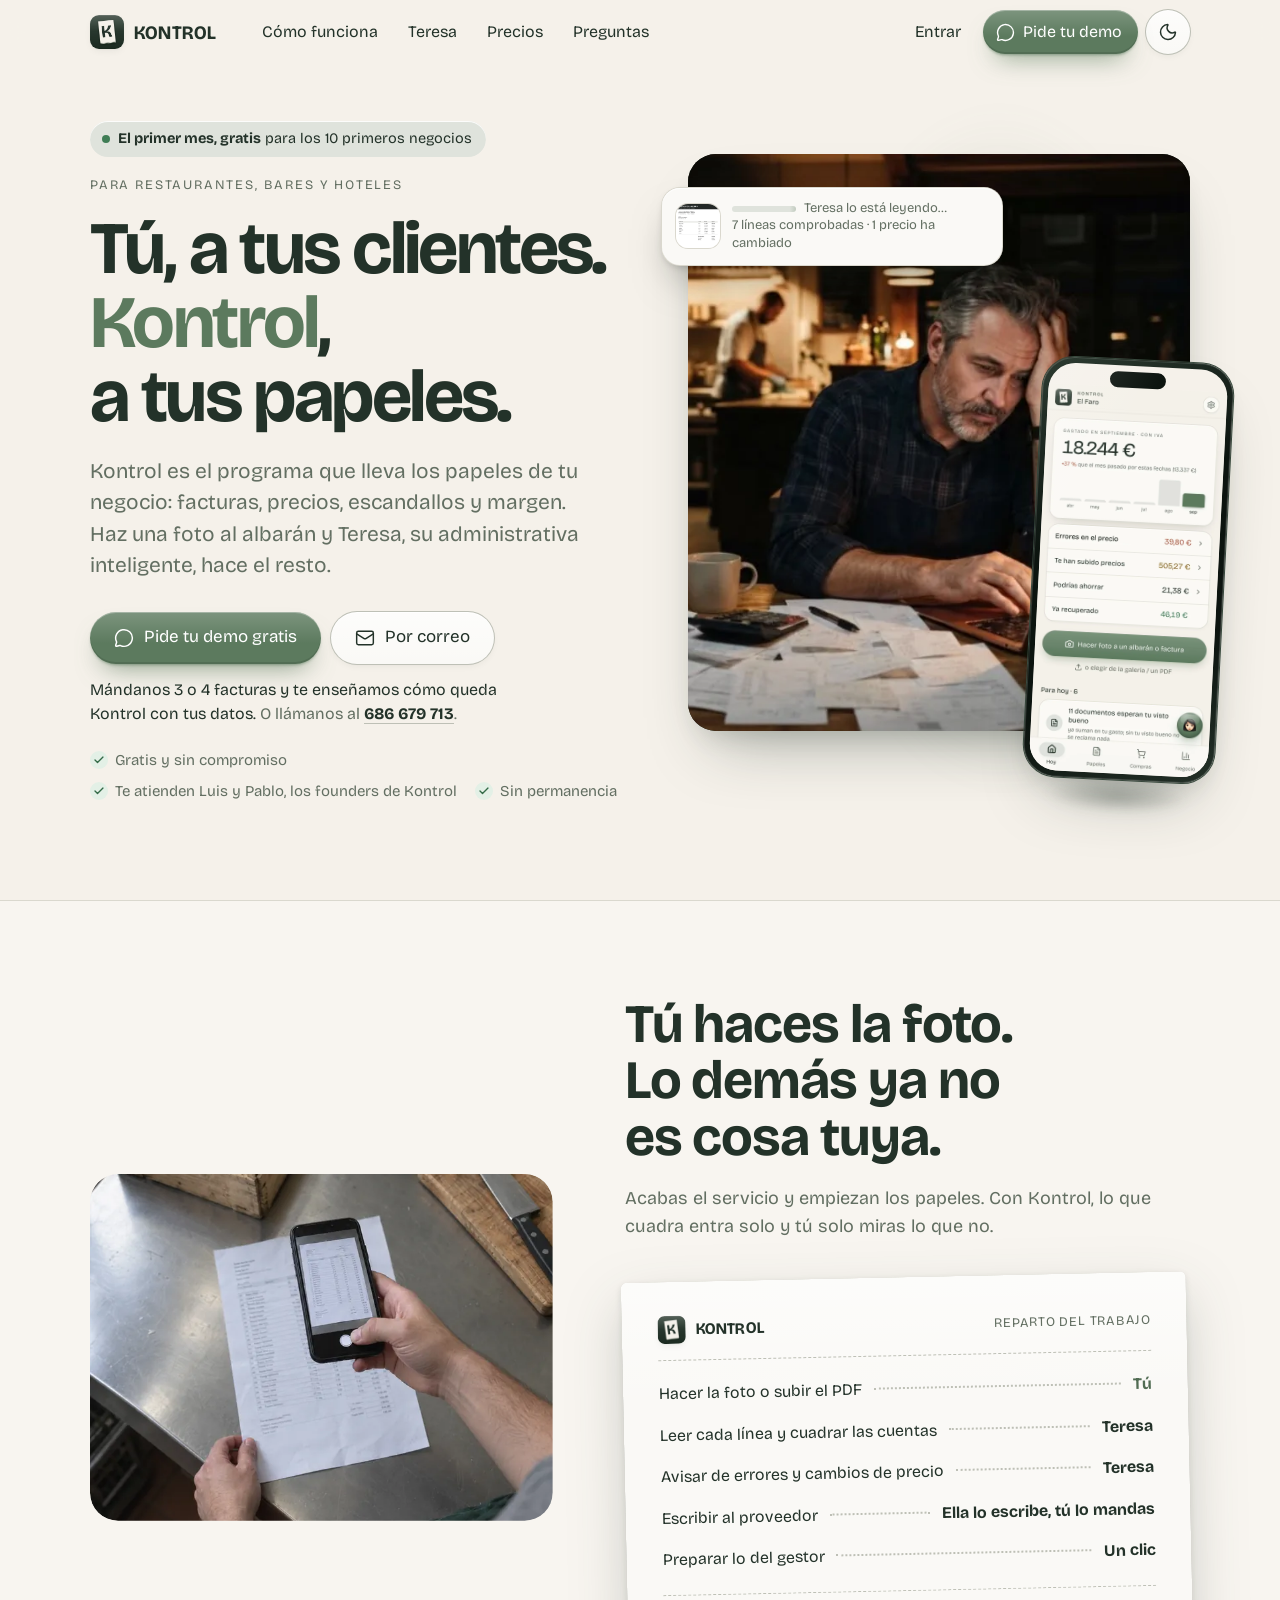
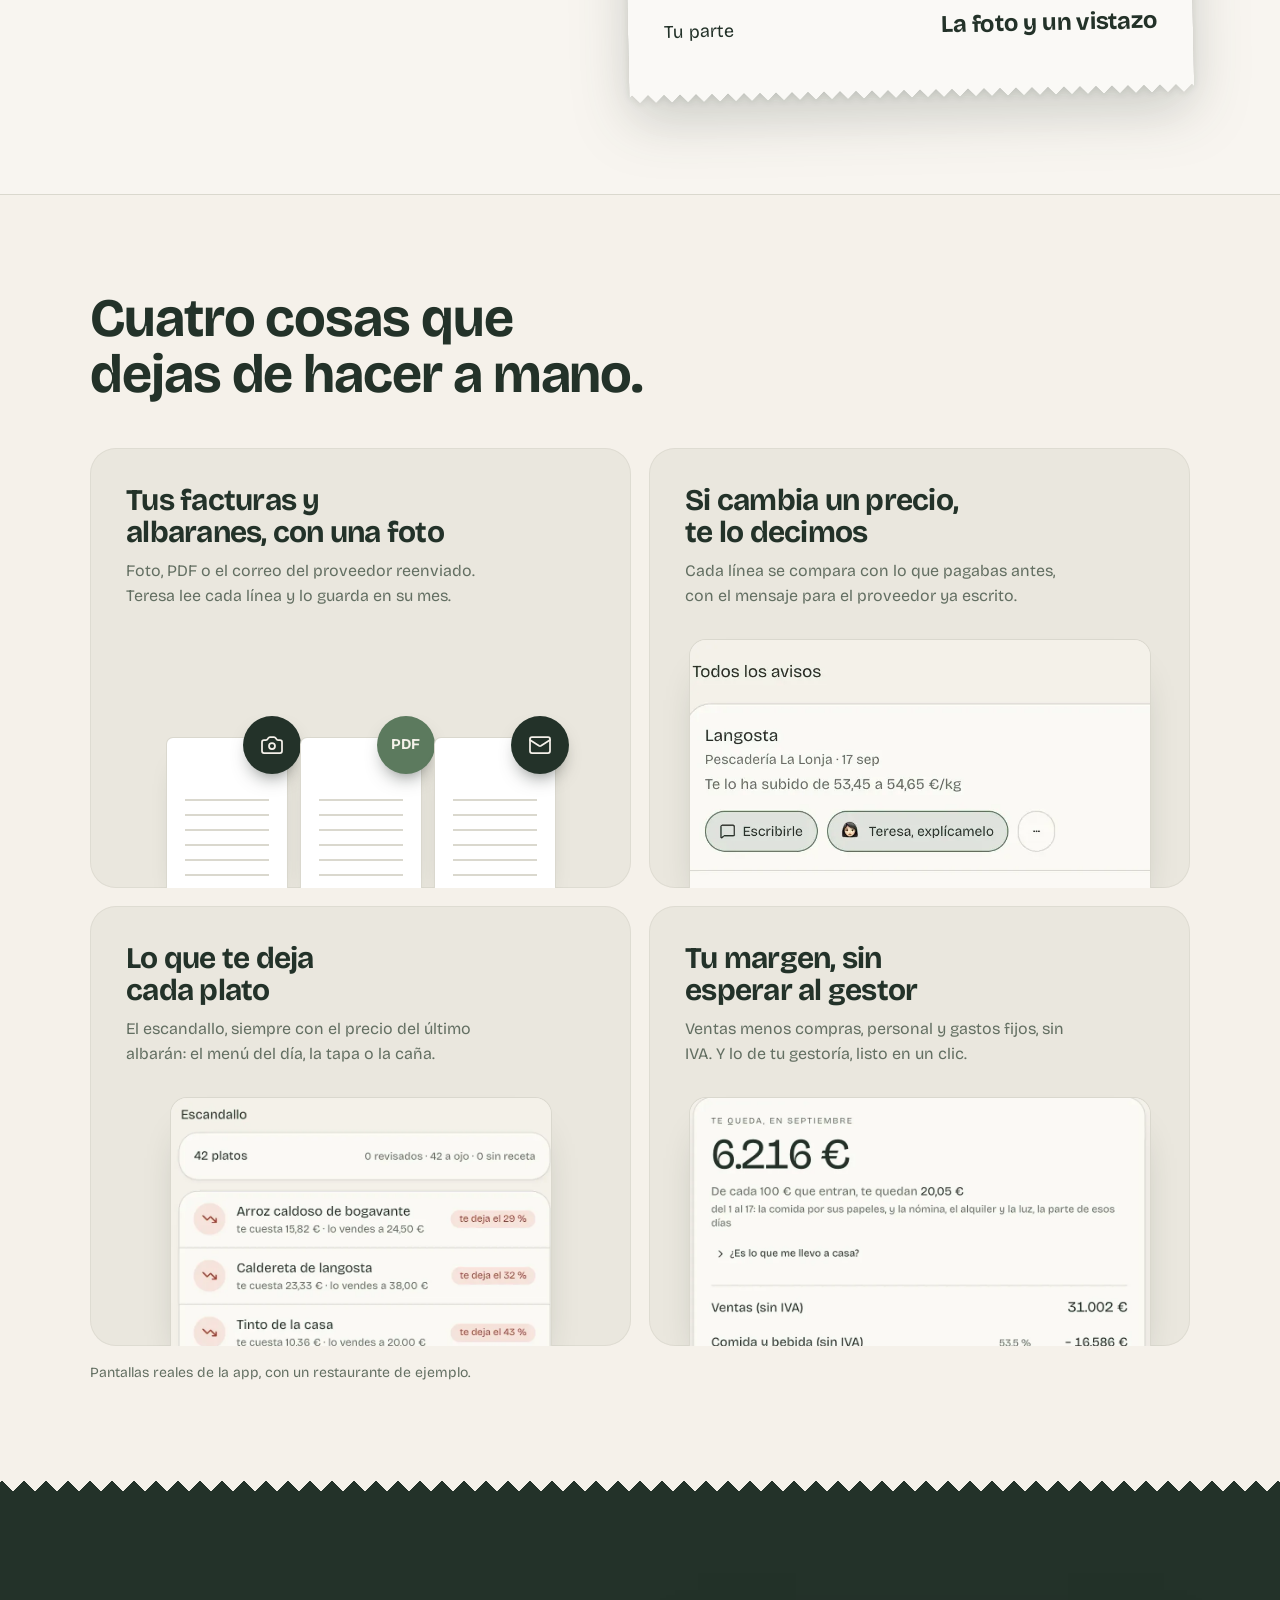
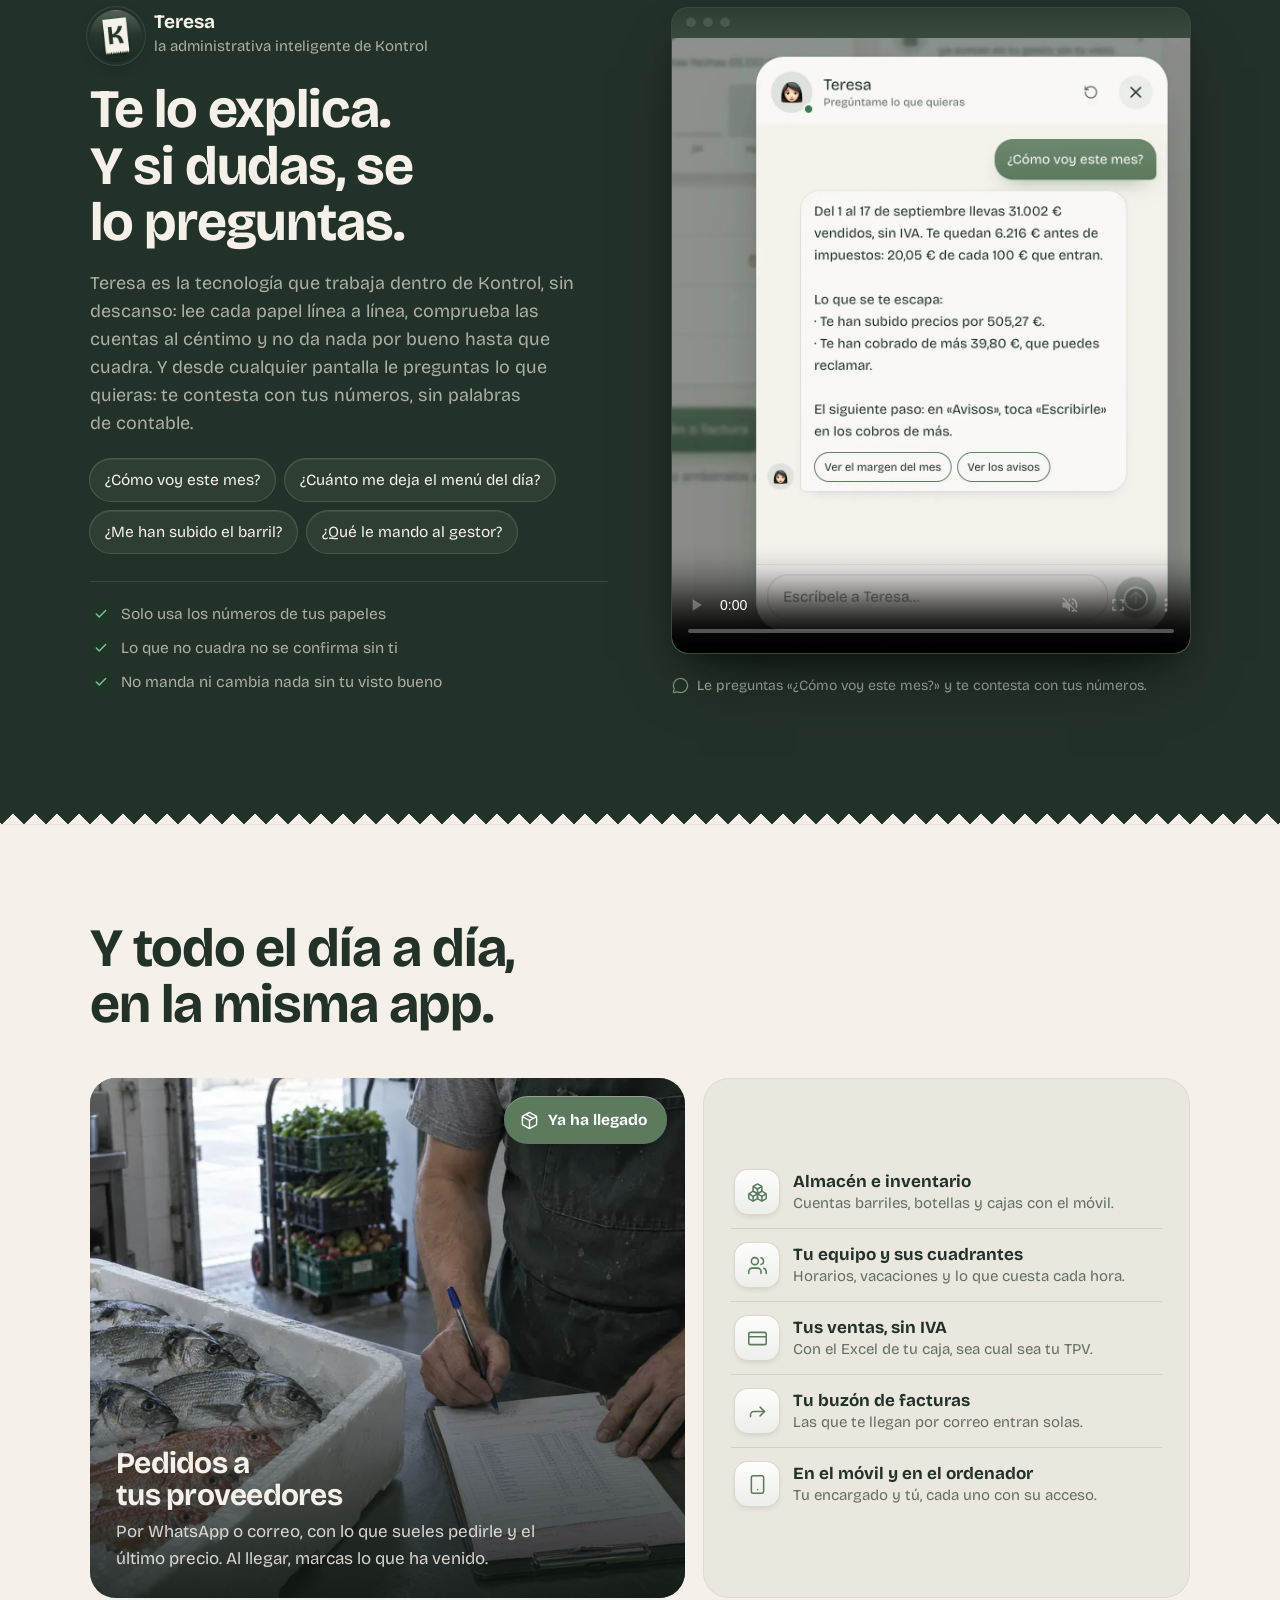
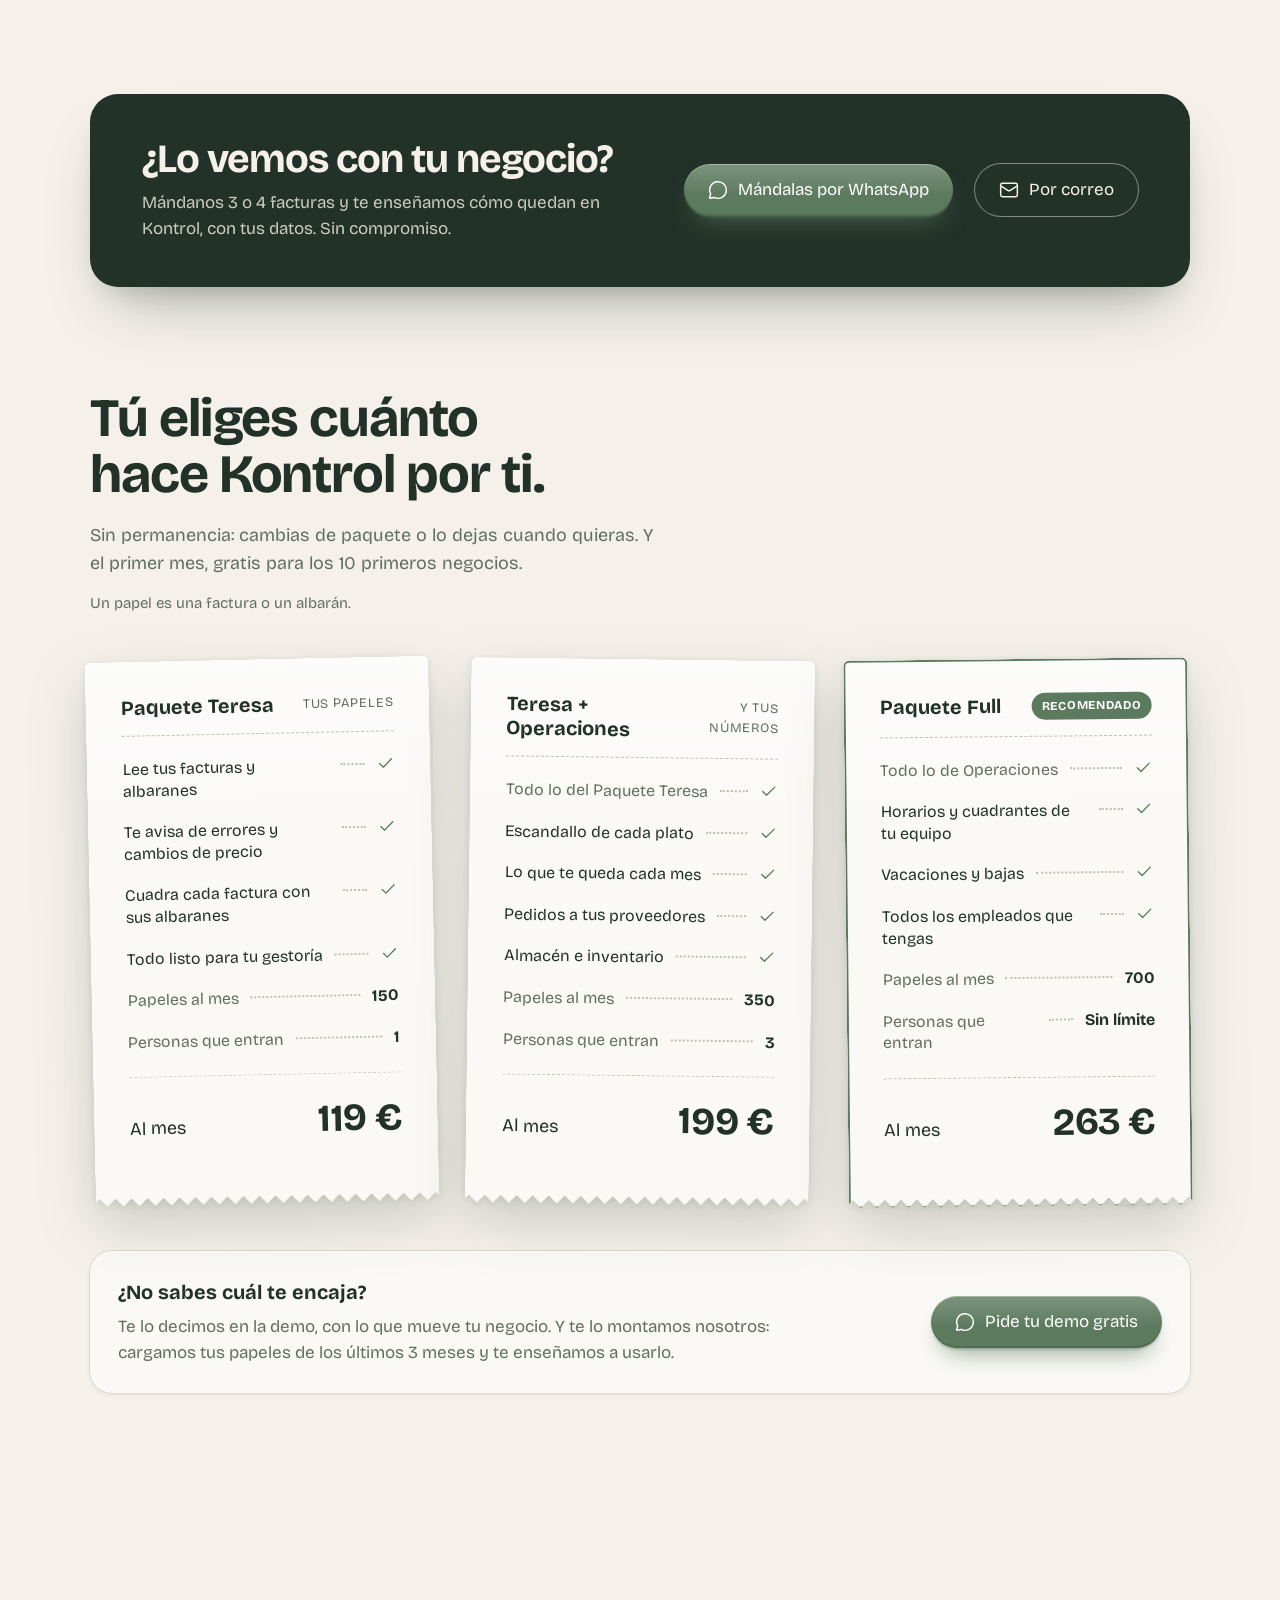
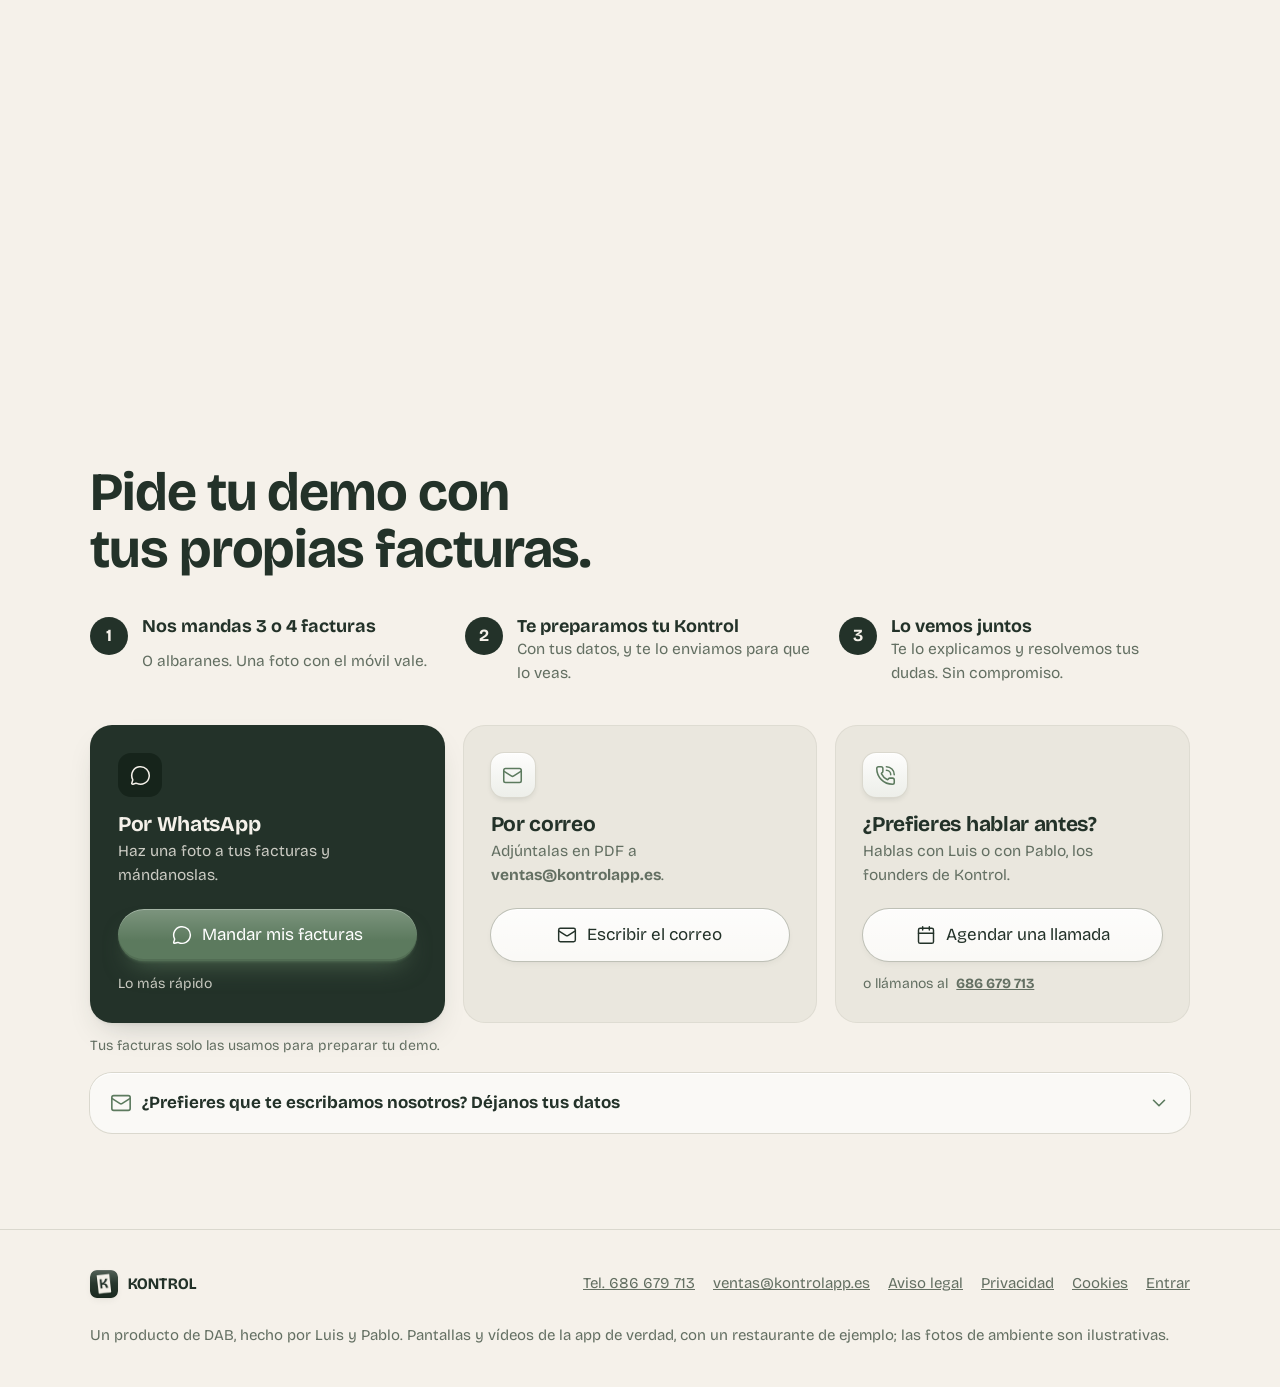
==== web/index.html @ fb9a5bf7 "La web de Luis del 14-oct: más corta y visual, y la demo con las facturas del cliente Lo de Luis (ro" ====
<!doctype html>
<html lang="es">
<head>
<meta charset="utf-8">
<meta name="viewport" content="width=device-width, initial-scale=1, viewport-fit=cover">
<title>Kontrol · Facturas, albaranes y escandallos de tu restaurante, sin papeleo</title>
<meta name="description" content="Kontrol lleva los papeles de tu restaurante o bar: haz una foto al albarán y Teresa lo lee, detecta errores en los precios, calcula tus escandallos y te dice cuánto te queda a fin de mes. Pide una demo gratis.">
<link rel="canonical" href="https://kontrolapp.es/">
<meta property="og:type" content="website">
<meta property="og:locale" content="es_ES">
<meta property="og:url" content="https://kontrolapp.es/">
<meta property="og:title" content="Kontrol · Tú, a tus clientes. Kontrol, a tus papeles.">
<meta property="og:description" content="Haz una foto al albarán y Kontrol hace el resto: facturas, precios, escandallos, margen y lo del gestor. Pide una demo gratis.">
<meta property="og:image" content="https://kontrolapp.es/img/foto-albaran-1100.webp">
<meta name="twitter:card" content="summary_large_image">
<meta name="theme-color" content="#F5F1EA">
<link rel="icon" href="img/favicon.png">
<link rel="apple-touch-icon" href="img/apple-touch-icon.png">
<link rel="preload" href="fuentes/bricolage-grotesque.woff2" as="font" type="font/woff2" crossorigin>
<script type="application/ld+json">
{
  "@context": "https://schema.org",
  "@graph": [
    {
      "@type": "SoftwareApplication",
      "name": "Kontrol",
      "url": "https://kontrolapp.es/",
      "applicationCategory": "BusinessApplication",
      "operatingSystem": "Web, iOS, Android",
      "description": "Programa de gestión para restaurantes, bares y hoteles: lee facturas y albaranes, detecta errores en los precios, calcula escandallos y margen, y prepara lo del gestor.",
      "inLanguage": "es",
      "offers": [
        {"@type": "Offer", "name": "Paquete Teresa", "price": "119", "priceCurrency": "EUR"},
        {"@type": "Offer", "name": "Teresa + Operaciones", "price": "199", "priceCurrency": "EUR"},
        {"@type": "Offer", "name": "Paquete Full", "price": "263", "priceCurrency": "EUR"}
      ],
      "publisher": {"@type": "Organization", "name": "DAB", "email": "ventas@kontrolapp.es", "telephone": "+34686679713"}
    },
    {
      "@type": "FAQPage",
      "mainEntity": [
        {"@type": "Question", "name": "¿Tengo que saber de contabilidad?", "acceptedAnswer": {"@type": "Answer", "text": "No. Tú haces la foto y miras lo que no cuadra. Las cuentas las hace la app y, si algo no se entiende, Teresa te lo explica en cristiano."}},
        {"@type": "Question", "name": "¿Sustituye a mi gestor?", "acceptedAnswer": {"@type": "Answer", "text": "No. Le deja preparado lo suyo cada mes: el Excel y los papeles. Lo fiscal lo sigue decidiendo él."}},
        {"@type": "Question", "name": "¿Y si lee mal una cifra?", "acceptedAnswer": {"@type": "Answer", "text": "Lo que no cuadra no se confirma solo: te lo enseña con el papel al lado para que lo mires y lo corrijas."}},
        {"@type": "Question", "name": "¿Sirve para mi bar, mi hotel o mi tienda?", "acceptedAnswer": {"@type": "Answer", "text": "Sí. En bares y hoteles funciona igual que en un restaurante. En una tienda, sin la parte de cocina, y con recargo de equivalencia si lo tienes."}},
        {"@type": "Question", "name": "¿Quién ve mis números?", "acceptedAnswer": {"@type": "Answer", "text": "Solo tú y las personas a las que des acceso. Ningún otro negocio puede ver lo tuyo."}},
        {"@type": "Question", "name": "¿Cómo empiezo?", "acceptedAnswer": {"@type": "Answer", "text": "Mándanos 3 o 4 facturas o albaranes por WhatsApp o por correo. Te preparamos tu Kontrol con esos datos, te lo enviamos y luego lo vemos juntos. Si te encaja, te lo montamos nosotros."}}
      ]
    }
  ]
}
</script>
<script>
/* ── LO QUE SE PUEDE CAMBIAR, EN UN SOLO SITIO ─────────────────────────────────────────────────
   «Kontrol» es provisional, y «Teresa» es la ayudante. Se cambian AQUÍ y cambian en toda la
   página: los textos, la pestaña del navegador y los mensajes. (Las capturas y vídeos de la app
   llevan el nombre que tenga la app: al cambiarlo allí, se vuelven a sacar.) */
window.MARCA = {
  producto: "Kontrol",
  ayudante: "Teresa",
  whatsapp: "34686679713",                           /* el de soporte, el mismo que en la app */
  correo: "ventas@kontrolapp.es",                    /* adonde llegan los mensajes del formulario (el de ventas, desde el 28-sep) */
  formulario: "https://n8n.delamotech.es/webhook/kontrol-contacto", /* el flujo que envía el correo solo (n8n, desde el 28-sep)
                                                        (n8n); vacía = se abre el correo del visitante */
  horas: "https://n8n.delamotech.es/webhook/kontrol-huecos",     /* las horas libres para la llamada (n8n);
                                                        vacía = horas de ejemplo y no se apunta nada */
  agendar: "https://n8n.delamotech.es/webhook/kontrol-llamada",  /* donde se apunta la llamada (n8n) */
  entrar: "https://app.kontrolapp.es/app/entrar",
  mensaje: "Hola, os mando 3 o 4 facturas para ver cómo quedaría {producto} con los datos de mi negocio.",
  plazas: 10,                                         /* PROMO: plazas que QUEDAN con el primer mes gratis (de 10). Con 10 pone «para los 10 primeros»; con menos, «quedan X plazas».
                                                        Cambia este número cada vez que entre un cliente; con 0 la promo desaparece de la web */
  plazasTotal: 10
};
/* Abre en claro; el oscuro solo si esta persona lo eligió con el interruptor (o #oscuro en la dirección) */
try {
  if (localStorage.getItem("kontrol-web-tema") === "oscuro" || location.hash === "#oscuro")
    document.documentElement.setAttribute("data-tema", "oscuro");
} catch (e) {}
</script>

<script>
/* Las apariciones al bajar: solo con JS y si el sistema no pide menos movimiento. Si el guion de
   abajo no llegara a arrancar, a los 4 s se enseña todo igual (nada se queda escondido). */
try {
  if ("IntersectionObserver" in window && matchMedia("(prefers-reduced-motion: no-preference)").matches) {
    document.documentElement.classList.add("con-movimiento");
    setTimeout(function () { if (!window.__aparece) document.documentElement.classList.remove("con-movimiento"); }, 4000);
  }
} catch (e) {}
</script>
<style>
@font-face{font-family:'Bricolage Grotesque';font-style:normal;font-display:swap;font-weight:200 800;src:url(fuentes/bricolage-grotesque.woff2) format('woff2');}
/* ── KONTROL · WEB · BASE COMÚN ───────────────────────────────────────────────────────────────
   La lámina «Pino claro» TAL CUAL (sus 8 colores, con su nombre) y lo derivado para llegar a AA,
   copiado de la app (src/styles.css): nunca un hex suelto fuera de estos dos bloques.
   Abre SIEMPRE en claro, como la app (Pablo, 25-sep: «ponmelo en claro»); el oscuro solo con el
   interruptor de la página, que pone data-tema="oscuro" en <html> y se recuerda en ese navegador.
   .claro-fijo: lo que imita la app encima de una foto va SIEMPRE en claro, como la app.
   .oscuro-fijo: la banda de Teresa, oscura en los dos modos. */
:root,.claro-fijo{
  --pino-claro:#233229; --pino-profundo:#16241B; --grafito-verde:#38493D; --musgo-medio:#6E7A6C;
  --salvia:#8B9389; --niebla:#DAD8CE; --crudo:#F5F1EA; --verde-vivo:#5C7A5E; --luz:#FFFFFF;
  --fondo:var(--crudo); --superficie:#FAF9F6; --superficie-alt:#F8F5F0;
  --borde:var(--niebla); --borde-fuerte:#BEC0B6;
  --texto:var(--pino-claro); --texto-2:#636F62; --texto-3:var(--salvia);
  --boton:var(--verde-vivo); --boton-hover:#516C53; --boton-texto:var(--luz);
  --acento:var(--verde-vivo); --acento-texto:#516C53; --acento-suave:#DFE3DC; --acento-sutil:#EDEFEA;
  --positivo:#3F7D55; --positivo-tinta:#336A47; --positivo-fondo:#E3F0E6;
  --negativo:#B5523B; --negativo-tinta:#9A4230; --negativo-fondo:#F6E3DC;
  --aviso:#C08A2E; --aviso-tinta:#8A6118; --aviso-fondo:#F7EDD8;
  --sombra:#0C140F; --marco:var(--sombra); --marco-borde:var(--grafito-verde); --pantalla:var(--crudo);
  /* Relieve (el de la app): sombras TEÑIDAS del pino, nunca negras, y un filo de luz arriba */
  --sombra-1:0 1px 2px -1px color-mix(in srgb,var(--pino-claro) 10%,transparent),0 3px 8px -3px color-mix(in srgb,var(--pino-claro) 10%,transparent);
  --sombra-2:0 2px 4px -2px color-mix(in srgb,var(--pino-claro) 10%,transparent),0 14px 32px -14px color-mix(in srgb,var(--pino-claro) 26%,transparent);
  --sombra-3:0 34px 64px -26px color-mix(in srgb,var(--pino-claro) 38%,transparent),0 14px 28px -14px color-mix(in srgb,var(--pino-claro) 20%,transparent);
  --filo:inset 0 1px 0 color-mix(in srgb,var(--luz) 90%,transparent);
  --hundido:inset 0 1px 2px color-mix(in srgb,var(--pino-claro) 14%,transparent),inset 0 0 0 1px var(--borde-fuerte);
  --curva:cubic-bezier(.16,1,.3,1); --tiempo:.5s;
  --radio:22px; --ancho:1180px; --lado:clamp(16px,5vw,40px);
  color-scheme:light;
}
:root[data-tema="oscuro"],.oscuro-fijo{
  --pino-medio:#2E3E33;
  --fondo:var(--pino-profundo); --superficie:var(--pino-claro); --superficie-alt:var(--pino-medio);
  --borde:var(--grafito-verde); --borde-fuerte:#4B5A4D;
  --texto:var(--crudo); --texto-2:#ABAFA5; --texto-3:#778275;
  --acento:#829881; --acento-texto:#93A792; --acento-suave:#334638; --acento-sutil:#2B3C30;
  --positivo:#7FBF93; --positivo-tinta:#7FBF93; --positivo-fondo:#1F3326;
  --negativo:#E08A72; --negativo-tinta:#E08A72; --negativo-fondo:#3A2520;
  --aviso:#E0B35E; --aviso-tinta:#E0B35E; --aviso-fondo:#372D1A;
  --sombra:#050A07; --marco:var(--sombra); --marco-borde:var(--grafito-verde); --pantalla:var(--crudo);
  --sombra-1:0 1px 2px -1px color-mix(in srgb,var(--sombra) 50%,transparent);
  --sombra-2:0 4px 14px -4px color-mix(in srgb,var(--sombra) 60%,transparent);
  --sombra-3:0 34px 64px -26px color-mix(in srgb,var(--sombra) 80%,transparent),0 14px 28px -14px color-mix(in srgb,var(--sombra) 60%,transparent);
  --filo:inset 0 1px 0 color-mix(in srgb,var(--luz) 8%,transparent);
  --hundido:inset 0 1px 3px color-mix(in srgb,var(--sombra) 50%,transparent),inset 0 0 0 1px var(--borde-fuerte);
  color-scheme:dark;
}
*,*::before,*::after{box-sizing:border-box}
/* Lo que lleva «hidden» no se ve nunca, aunque su clase le dé otra forma de mostrarse */
[hidden]{display:none!important}
html{-webkit-text-size-adjust:100%;scroll-behavior:smooth}
@media (prefers-reduced-motion:reduce){html{scroll-behavior:auto}}
body{margin:0;background:var(--fondo);color:var(--texto);font-family:'Bricolage Grotesque',ui-sans-serif,system-ui,-apple-system,'Segoe UI',Roboto,sans-serif;font-weight:400;font-size:17px;line-height:1.55;-webkit-font-smoothing:antialiased;text-rendering:optimizeLegibility;touch-action:manipulation;transition:background-color .35s ease,color .35s ease}
img,video{max-width:100%;display:block}
a{color:inherit}
h1,h2,h3{font-weight:700;text-wrap:balance;margin:0;letter-spacing:-.02em;line-height:1.05}
p{margin:0;text-wrap:pretty}
.salta{position:absolute;left:-9999px;top:8px;z-index:100;background:var(--superficie);padding:10px 14px;border-radius:12px}
.salta:focus{left:12px}
:focus-visible{outline:3px solid var(--acento);outline-offset:3px;border-radius:8px}
.envoltura{max-width:var(--ancho);margin-inline:auto;padding-inline:var(--lado)}
.icono{width:22px;height:22px;flex:none;fill:none;stroke:currentColor;stroke-width:1.75;stroke-linecap:round;stroke-linejoin:round}
/* Marca: el ticket + la palabra en Bricolage 700, como el lettering (MAYÚSCULAS) */
.marca{display:inline-flex;align-items:center;gap:10px;text-decoration:none;color:var(--texto)}
.marca img{width:34px;height:34px;border-radius:9px;box-shadow:var(--sombra-1)}
.nombre-marca{font-weight:700;font-variation-settings:"opsz" 96;text-transform:uppercase;letter-spacing:.01em;font-size:19px;line-height:1}

/* Botones: teclas. Degradado corto, filo de luz, sombra de su propio color; se hunden al pulsar. */
.boton{position:relative;display:inline-flex;align-items:center;justify-content:center;gap:10px;min-height:52px;padding:0 24px;border-radius:999px;border:0;background-color:var(--boton);background-image:linear-gradient(to bottom,color-mix(in srgb,var(--luz) 20%,transparent),transparent 60%);color:var(--boton-texto);font:inherit;font-size:17px;text-decoration:none;white-space:nowrap;cursor:pointer;
  box-shadow:inset 0 1px 0 color-mix(in srgb,var(--luz) 30%,transparent),inset 0 -2px 0 color-mix(in srgb,var(--sombra) 12%,transparent),0 2px 3px -1px color-mix(in srgb,var(--boton) 60%,transparent),0 14px 26px -12px color-mix(in srgb,var(--boton) 75%,transparent);
  transition:background-color .2s ease,transform .25s var(--curva),box-shadow .25s var(--curva)}
.boton:hover{background-color:var(--boton-hover);transform:translateY(-2px);box-shadow:inset 0 1px 0 color-mix(in srgb,var(--luz) 30%,transparent),inset 0 -2px 0 color-mix(in srgb,var(--sombra) 12%,transparent),0 4px 6px -2px color-mix(in srgb,var(--boton) 60%,transparent),0 20px 34px -14px color-mix(in srgb,var(--boton) 80%,transparent)}
.boton:active{transform:translateY(1px);box-shadow:inset 0 2px 4px color-mix(in srgb,var(--sombra) 25%,transparent),0 1px 2px color-mix(in srgb,var(--boton) 50%,transparent)}
.boton[disabled]{opacity:.6;cursor:progress;transform:none}
.boton .icono{width:20px;height:20px}
.boton-borde{background:var(--superficie);background-image:linear-gradient(to bottom,color-mix(in srgb,var(--luz) 60%,transparent),transparent);color:var(--texto);box-shadow:var(--filo),0 0 0 1px var(--borde-fuerte),var(--sombra-1)}
.boton-borde:hover{background-color:var(--superficie);box-shadow:var(--filo),0 0 0 1px var(--texto),var(--sombra-2)}
:root[data-tema="oscuro"] .boton-borde{background-image:none}
.enlace{display:inline-flex;align-items:center;gap:8px;min-height:44px;color:var(--texto);text-decoration:underline;text-decoration-color:var(--borde-fuerte);text-underline-offset:5px;cursor:pointer;transition:text-decoration-color .2s ease}
.enlace:hover{text-decoration-color:currentColor}
.enlace .icono{transition:transform .25s var(--curva)}
.enlace:hover .icono{transform:translateX(3px)}

/* Marco de móvil: canto con reflejo, pantalla de la app instalada y su sombra en el suelo */
/* ⚠️ El alto del marco lo manda SOLO la captura: nunca se estira dentro de una fila o rejilla
   (Pablo lo vio en el móvil: un marco estirado más alto que su pantalla se ve rarísimo) */
.movil{position:relative;width:100%;max-width:300px;height:auto;align-self:start;flex:none;border-radius:46px;padding:9px;
  background:linear-gradient(150deg,color-mix(in srgb,var(--grafito-verde) 75%,var(--sombra)) 0%,var(--sombra) 38%,var(--sombra) 70%,color-mix(in srgb,var(--grafito-verde) 55%,var(--sombra)) 100%);
  box-shadow:inset 0 0 0 1px color-mix(in srgb,var(--luz) 14%,transparent),0 0 0 1px var(--marco-borde),var(--sombra-3)}
.movil::after{content:"";position:absolute;left:12%;right:12%;bottom:-34px;height:34px;border-radius:50%;background:radial-gradient(closest-side,color-mix(in srgb,var(--pino-claro) 30%,transparent),transparent);filter:blur(4px);z-index:-1;pointer-events:none}
.movil .pantalla{position:relative;border-radius:38px;overflow:hidden;background:var(--pantalla);padding-top:30px}
.movil .pantalla::before{content:"";position:absolute;top:9px;left:50%;transform:translateX(-50%);width:84px;height:23px;border-radius:20px;background:var(--sombra)}
.movil .pantalla::after{content:"";position:absolute;inset:0;border-radius:inherit;background:linear-gradient(115deg,color-mix(in srgb,var(--luz) 16%,transparent) 0%,transparent 32%);pointer-events:none}
.movil img{width:100%;height:auto;aspect-ratio:780/1688}
/* Marco de ordenador: una ventana con su barra */
.ventana{position:relative;border-radius:16px;overflow:hidden;background:var(--superficie);box-shadow:var(--filo),0 0 0 1px var(--borde),var(--sombra-3)}
.ventana .barra{height:30px;display:flex;align-items:center;gap:7px;padding-inline:14px;background:linear-gradient(to bottom,var(--superficie),var(--superficie-alt));border-bottom:1px solid var(--borde)}
.ventana .barra i{width:10px;height:10px;border-radius:50%;background:var(--borde-fuerte);box-shadow:inset 0 1px 1px color-mix(in srgb,var(--sombra) 15%,transparent)}
.ventana img,.ventana video{width:100%;height:auto;aspect-ratio:1600/1000;object-fit:cover;object-position:top;background:var(--crudo)}
.ventana video{aspect-ratio:1280/800}
.pie-foto{font-size:14px;color:var(--texto-2);margin-top:14px}

/* Aparecer al llegar: solo si hay JS y el sistema no pide menos movimiento (la clase la pone el
   guion). Sin eso, todo se ve quieto desde el principio. */
.con-movimiento .aparece{opacity:0;transform:translateY(30px) scale(.985);transition:opacity .8s var(--curva),transform .9s var(--curva);transition-delay:calc(var(--i,0) * 80ms)}
.con-movimiento .aparece.visto{opacity:1;transform:none}
@media (prefers-reduced-motion:no-preference){
  .entra{animation:entra .8s var(--curva) backwards}
  @keyframes entra{from{transform:translateY(22px);opacity:.001}}
}
/* El paso de claro a oscuro se abre en círculo desde el interruptor (como en la app) */
::view-transition-old(root),::view-transition-new(root){animation:none;mix-blend-mode:normal}

/* ── KONTROL · LA WEB (v3, 25-sep-2026) ───────────────────────────────────────────────────────
   Lo mejor de las dos versiones y de la competencia:
   · nuestra portada del albarán, el formato tique y la app enseñada en ordenador Y en móvil;
   · de la de Luis, la historia que se queda quieta mientras bajas y hace zoom a lo que dice el
     texto, y las páginas de cuatro pastillas;
   · de Haddock, las fotos de situaciones reales con trozos de la app encima y el mosaico;
   · arriba, un desplegable «Qué hace» en vez de la barra de pastillas (Pablo: «nada de pastillas
     arriba, mejor un desplegable»). Primero el móvil. */
[id]{scroll-margin-top:calc(env(safe-area-inset-top,0px) + 76px)}

/* ── CABECERA Y DESPLEGABLE ── */
.cabecera{position:sticky;top:0;z-index:50;padding-top:env(safe-area-inset-top,0px);background:color-mix(in srgb,var(--fondo) 93%,transparent);backdrop-filter:blur(14px) saturate(1.2);-webkit-backdrop-filter:blur(14px) saturate(1.2);border-bottom:1px solid transparent;transition:border-color .3s ease,box-shadow .3s ease,background-color .35s ease}
.cabecera.bajada{border-bottom-color:var(--borde);box-shadow:0 10px 24px -20px color-mix(in srgb,var(--pino-claro) 45%,transparent)}
.cabecera-fila{display:flex;align-items:center;gap:8px;height:64px}
.cabecera .marca{margin-right:auto}
.nav-principal{display:none}
.cabecera-fila .cab-entrar{display:none}
.nav-boton,.nav-enlace{display:inline-flex;align-items:center;gap:6px;min-height:44px;padding:0 14px;border-radius:999px;border:0;background:none;font:inherit;font-size:16px;color:var(--texto);text-decoration:none;cursor:pointer;transition:background-color .2s ease,color .2s ease}
.nav-boton:hover,.nav-enlace:hover{background:var(--acento-sutil)}
.nav-boton[aria-expanded="true"]{background:var(--acento-suave)}
.nav-boton .icono{width:18px;height:18px;color:var(--texto-2);transition:transform .3s var(--curva)}
.nav-boton[aria-expanded="true"] .icono{transform:rotate(180deg)}
.boton-cab{min-height:44px;padding:0 16px 0 13px;font-size:16px;gap:8px}
.boton-cab .icono{width:19px;height:19px;color:var(--acento)}
.redondo{display:grid;place-items:center;flex:none;width:44px;height:44px;border-radius:50%;border:0;cursor:pointer;color:var(--texto);background:var(--superficie);background-image:linear-gradient(to bottom,color-mix(in srgb,var(--luz) 60%,transparent),transparent);box-shadow:var(--filo),0 0 0 1px var(--borde-fuerte),var(--sombra-1);transition:transform .25s var(--curva),box-shadow .25s var(--curva)}
:root[data-tema="oscuro"] .redondo{background-image:none}
.redondo:hover{transform:translateY(-2px);box-shadow:var(--filo),0 0 0 1px var(--texto),var(--sombra-2)}
.redondo:active{transform:translateY(1px)}
.redondo .icono{grid-area:1/1;width:20px;height:20px;transition:transform .45s var(--curva),opacity .3s ease}
.cab-tema{display:none}
.tema-boton .sol{opacity:0;transform:rotate(-90deg) scale(.6)}
:root[data-tema="oscuro"] .tema-boton .luna{opacity:0;transform:rotate(90deg) scale(.6)}
:root[data-tema="oscuro"] .tema-boton .sol{opacity:1;transform:none}
.menu-boton .cerrar{opacity:0;transform:rotate(-90deg) scale(.6)}
.menu-boton[aria-expanded="true"] .abrir{opacity:0;transform:rotate(90deg) scale(.6)}
.menu-boton[aria-expanded="true"] .cerrar{opacity:1;transform:none}

.menu{position:absolute;left:0;right:0;top:100%;z-index:2}
.menu[hidden]{display:none}
.menu .envoltura{padding-inline:8px}
.menu-caja{margin-top:6px;padding:14px;border-radius:24px;background:var(--superficie);box-shadow:var(--filo),0 0 0 1px var(--borde),var(--sombra-3);max-height:calc(100dvh - 64px - env(safe-area-inset-top,0px) - 20px);overflow:auto;overscroll-behavior:contain;opacity:0;transform:translateY(-8px) scale(.985);transform-origin:top left;transition:opacity .2s ease,transform .3s var(--curva)}
.menu.abierto .menu-caja{opacity:1;transform:none}
.menu-rotulo{padding:6px 10px 4px;font-size:13px;letter-spacing:.14em;text-transform:uppercase;color:var(--texto-2)}
.menu-lista{list-style:none;margin:6px 0 0;padding:0;display:grid;gap:2px}
.menu-lista a{display:grid;grid-template-columns:auto minmax(0,1fr);column-gap:14px;align-items:center;padding:9px 10px;border-radius:16px;text-decoration:none;color:var(--texto);transition:background-color .2s ease}
.menu-lista a:hover{background:var(--acento-sutil)}
.menu-lista a[aria-current="true"]{background:var(--acento-suave)}
.menu-lista .tecla{grid-row:span 2;width:42px;height:42px}
.menu-lista b{font-weight:700;font-size:17px;line-height:1.2}
.menu-lista small{font-size:14px;line-height:1.35;color:var(--texto-2)}
.menu-pie{display:grid;gap:10px;margin-top:12px;padding:14px 4px 4px;border-top:1px solid var(--borde)}
.menu-pie .fila{display:flex;align-items:center;justify-content:space-between;gap:12px;padding-inline:6px}
.menu-pie .boton{width:100%}
.menu-velo{position:fixed;inset:0;z-index:45;background:color-mix(in srgb,var(--sombra) 38%,transparent);opacity:0;transition:opacity .25s ease}
.menu-velo.abierto{opacity:1}
.menu-velo[hidden]{display:none}

/* ── TIPOS COMUNES ── */
.bloque{padding-block:88px}
.titular{font-size:clamp(32px,7.6vw,54px);max-width:17ch}
.explica{color:var(--texto-2);font-size:18px;max-width:48ch;margin-top:18px}
.antetitulo{font-size:13px;letter-spacing:.14em;text-transform:uppercase;color:var(--texto-2);margin-bottom:16px}
.etiqueta{display:inline-flex;align-items:center;gap:7px;padding:6px 12px 6px 10px;border-radius:999px;background:var(--acento-suave);font-size:14px;margin-bottom:14px;box-shadow:var(--filo)}
.etiqueta .icono{width:17px;height:17px}
/* La tecla del icono: en relieve, como los botones de la app */
.tecla{display:grid;place-items:center;flex:none;width:44px;height:44px;border-radius:13px;color:var(--acento);background:var(--superficie);background-image:linear-gradient(to bottom,color-mix(in srgb,var(--luz) 70%,transparent),color-mix(in srgb,var(--acento) 8%,transparent));box-shadow:var(--filo),0 0 0 1px var(--borde),0 3px 6px -2px color-mix(in srgb,var(--pino-claro) 18%,transparent)}
:root[data-tema="oscuro"] .tecla,.oscuro-fijo .tecla{background-image:linear-gradient(to bottom,color-mix(in srgb,var(--luz) 6%,transparent),transparent)}
.tecla .icono{width:21px;height:21px}
/* Las pastillas: tarjetas posadas, con filo de luz, sombra teñida, y se levantan al pasar */
.pastillas{list-style:none;padding:0;margin:0;display:grid;gap:12px}
.pastilla{display:grid;grid-template-columns:auto minmax(0,1fr);gap:3px 16px;align-items:start;align-content:start;padding:18px 20px;border-radius:20px;background:var(--superficie);background-image:linear-gradient(to bottom,color-mix(in srgb,var(--luz) 40%,transparent),transparent 40%);box-shadow:var(--filo),0 0 0 1px var(--borde),var(--sombra-1);transition:transform .35s var(--curva),box-shadow .35s var(--curva)}
:root[data-tema="oscuro"] .pastilla,.oscuro-fijo .pastilla{background-image:none}
.pastilla:hover{transform:translateY(-3px);box-shadow:var(--filo),0 0 0 1px var(--borde-fuerte),var(--sombra-2)}
.pastilla .tecla{grid-row:span 2}
.pastilla b{font-weight:700;font-size:18px;line-height:1.25;padding-top:2px}
.pastilla > span:not(.tecla){color:var(--texto-2);font-size:16px}
.dolor .tecla{color:var(--texto-2)}

/* La foto: marco redondeado que se abre al llegar; lo de la app va encima, en claro */
.foto{position:relative;margin:0}
.foto-marco{position:relative;overflow:hidden;border-radius:28px;background:var(--superficie-alt);box-shadow:var(--sombra-3);isolation:isolate}
.foto-marco img{width:100%;height:100%;object-fit:cover}
:root[data-tema="oscuro"] .foto-marco img{filter:brightness(.92)}
.chip-app{position:absolute;z-index:3;display:flex;align-items:center;gap:12px;padding:12px 14px;border-radius:18px;background:var(--superficie);color:var(--texto);font-size:14px;line-height:1.35;box-shadow:var(--filo),0 0 0 1px var(--borde),0 22px 44px -18px color-mix(in srgb,var(--sombra) 55%,transparent),0 3px 8px -3px color-mix(in srgb,var(--sombra) 25%,transparent)}
.chip-app b{font-weight:700}
.chip-rotulo{font-size:11.5px;letter-spacing:.14em;text-transform:uppercase;color:var(--texto-2)}

/* ── PORTADA ── */
.portada{position:relative;padding-block:36px 72px;display:grid;gap:44px}
.portada h1{font-size:clamp(40px,11.4vw,74px);line-height:1;letter-spacing:-.035em}
.portada h1 .marca-en-frase{color:var(--acento)}
.entradilla{font-size:clamp(18px,4.8vw,21px);line-height:1.5;color:var(--texto-2);max-width:36ch;margin-top:22px}
.acciones{display:flex;flex-wrap:wrap;align-items:center;gap:12px 22px;margin-top:30px}
.escena{position:relative;min-height:480px}
.escena::before{content:"";position:absolute;inset:-8% 0 -8% 0;background:radial-gradient(closest-side at 62% 48%,color-mix(in srgb,var(--verde-vivo) 22%,transparent),transparent);filter:blur(10px);z-index:-1;pointer-events:none}
.escena .papel{position:absolute;left:0;top:16px;width:62%;max-width:330px;margin:0;border-radius:4px;overflow:hidden;background:var(--luz);box-shadow:0 0 0 1px color-mix(in srgb,var(--pino-claro) 10%,transparent),var(--sombra-3);transform:rotate(-6.2deg);transform-origin:70% 20%}
.escena .papel img{width:100%;height:auto;aspect-ratio:620/877}
.escena .movil{position:relative;margin-left:auto;margin-right:2%;max-width:250px;transform:rotate(2deg)}
.sello{position:absolute;left:2%;bottom:22px;display:flex;align-items:center;gap:10px;padding:10px 14px 10px 10px;border-radius:16px;background:var(--superficie);box-shadow:var(--filo),0 0 0 1px var(--borde),var(--sombra-2);max-width:250px;z-index:3}
.sello .icono{width:30px;height:30px;padding:6px;border-radius:50%;background:var(--positivo-fondo);color:var(--positivo-tinta);stroke-width:2.25}
.sello b{font-weight:700;display:block;line-height:1.2;font-size:15px}
.sello span{color:var(--texto-2);font-size:14px;line-height:1.3;display:block}

/* ── EL PROBLEMA ── */
.problema .rejilla{display:grid;gap:36px}
.problema .foto-marco{aspect-ratio:4/3}
.problema .foto-marco img{object-position:50% 45%}
.problema .pastillas{margin-top:36px}

/* ── EL TIQUE ── */
.reparto{background:var(--superficie-alt);border-block:1px solid var(--borde)}
.reparto .rejilla{display:grid;gap:44px}
.reparto .foto-marco{aspect-ratio:4/5}
.tique-sombra{filter:drop-shadow(0 22px 28px color-mix(in srgb,var(--pino-claro) 18%,transparent)) drop-shadow(0 2px 3px color-mix(in srgb,var(--pino-claro) 12%,transparent))}
:root[data-tema="oscuro"] .tique-sombra{filter:drop-shadow(0 22px 28px color-mix(in srgb,var(--sombra) 70%,transparent))}
.tique{--diente:16px;position:relative;background:var(--superficie);background-image:linear-gradient(to bottom,color-mix(in srgb,var(--luz) 50%,transparent),transparent 30%);padding:26px 22px 46px;border-radius:6px 6px 0 0;transform:rotate(-1.2deg);
  -webkit-mask:conic-gradient(from -45deg at bottom,#0000,#000 1deg 89deg,#0000 90deg) 50% / var(--diente) 100%;
          mask:conic-gradient(from -45deg at bottom,#0000,#000 1deg 89deg,#0000 90deg) 50% / var(--diente) 100%}
:root[data-tema="oscuro"] .tique{background-image:none}
.tique-cabeza{display:flex;align-items:center;justify-content:space-between;gap:12px;padding-bottom:16px;border-bottom:1.5px dashed var(--borde-fuerte)}
.tique-cabeza .marca img{width:28px;height:28px;border-radius:7px}
.tique-cabeza .nombre-marca{font-size:16px}
.tique-cabeza small{font-size:13px;color:var(--texto-2);letter-spacing:.06em;text-transform:uppercase;text-align:right}
.lineas{list-style:none;margin:0;padding:12px 0 14px;display:grid}
.lineas li{display:grid;grid-template-columns:minmax(0,1fr) auto;align-items:baseline;gap:4px 12px;padding:10px 0;font-size:16px;line-height:1.35}
.lineas li b{font-weight:700;text-align:right}
.lineas li i{display:none}
.lineas .tu{color:var(--acento-texto)}
.lineas .no{color:var(--negativo-tinta)}
.tique-total{display:flex;flex-wrap:wrap;justify-content:space-between;align-items:baseline;gap:6px 12px;padding-top:16px;border-top:1.5px dashed var(--borde-fuerte);font-size:18px}
.tique-total b{font-weight:700;font-size:clamp(20px,5vw,24px);letter-spacing:-.01em}
/* El tique se imprime línea a línea al llegar */
.con-movimiento .tique-sombra.aparece .lineas li,.con-movimiento .tique-sombra.aparece .tique-total{clip-path:inset(0 100% 0 0);transition:clip-path .55s var(--curva);transition-delay:calc(.35s + var(--l,0) * 110ms)}
.con-movimiento .tique-sombra.aparece.visto .lineas li,.con-movimiento .tique-sombra.aparece.visto .tique-total{clip-path:inset(0 0 0 0)}
/* La fila de subida de la app, encima de la foto: «Teresa lo está leyendo…» y luego «Leído» */
.chip-progreso{left:14px;right:14px;top:14px;max-width:340px}
.miniatura{position:relative;flex:none;width:44px;height:44px;border-radius:12px;overflow:hidden;background:var(--superficie-alt);box-shadow:0 0 0 1px var(--borde)}
.miniatura img{width:100%;height:100%;object-fit:cover;object-position:top}
.miniatura .icono{position:absolute;inset:0;margin:auto;width:24px;height:24px;padding:10px;box-sizing:content-box;color:var(--luz);background:color-mix(in srgb,var(--positivo) 75%,transparent);stroke-width:2.5;opacity:0;transform:scale(.6);transition:opacity .3s ease,transform .45s var(--curva)}
.chip-progreso .cuerpo{display:grid;flex:1;min-width:0}
.chip-progreso .cuerpo > span{display:flex;align-items:center;gap:8px;color:var(--texto-2);font-size:13px}
.barra-trabajo{flex:none;width:64px;height:6px;border-radius:99px;background:linear-gradient(90deg,var(--acento-suave) 0 30%,var(--acento) 45% 55%,var(--acento-suave) 70%);background-size:300% 100%;animation:trabaja 1.2s linear infinite}
@keyframes trabaja{from{background-position:100% 0}to{background-position:0 0}}
.chip-progreso .ya,.chip-progreso .revisar{display:none}
.chip-progreso.leido .leyendo{display:none}
.chip-progreso.leido .ya{display:grid}
.chip-progreso.leido .revisar{display:inline-flex}
.chip-progreso.leido .miniatura .icono{opacity:1;transform:none}
.revisar{flex:none;align-items:center;padding:7px 12px;border-radius:999px;background:var(--acento-suave);color:var(--acento-texto);font-size:13px;font-weight:700}

/* ── LA HISTORIA: los pasos a la izquierda y la pantalla quieta que se acerca a lo que dicen ── */
.historia-cabeza .explica{max-width:52ch}
.pasos{list-style:none;padding:0;margin:48px 0 0;display:grid;gap:72px}
.paso-num{display:inline-flex;align-items:center;gap:10px;min-height:44px;padding:6px 18px 6px 6px;border-radius:999px;background:var(--texto);color:var(--fondo);font-size:15px;font-weight:700;letter-spacing:.1em;text-transform:uppercase;line-height:1;box-shadow:0 10px 22px -12px color-mix(in srgb,var(--sombra) 60%,transparent)}
.paso-num .n{display:grid;place-items:center;width:32px;height:32px;border-radius:50%;background:var(--boton);color:var(--boton-texto);font-size:15px;letter-spacing:0;box-shadow:inset 0 1px 0 color-mix(in srgb,var(--luz) 30%,transparent)}
.paso-num .icono{width:19px;height:19px;opacity:.85}
.paso h3{font-size:clamp(28px,6.4vw,40px);letter-spacing:-.025em;line-height:1.06;margin-top:14px;max-width:18ch}
.paso > p:not([class]){color:var(--texto-2);font-size:18px;margin-top:14px;max-width:44ch}
.paso .etiqueta{margin:14px 0 0}
.checks{list-style:none;padding:0;margin:22px 0 0;display:grid;gap:12px}
.checks li{display:grid;grid-template-columns:24px minmax(0,1fr);gap:10px;font-size:16px;line-height:1.45}
.checks .icono{width:22px;height:22px;margin-top:0;padding:4px;border-radius:50%;background:var(--positivo-fondo);color:var(--positivo-tinta);stroke-width:2.5;box-sizing:border-box}
.checks b{font-weight:700}
.mas-detalle{margin-top:20px;border-radius:18px;background:var(--acento-sutil);box-shadow:inset 0 0 0 1px var(--borde)}
.mas-detalle summary{list-style:none;display:flex;align-items:center;justify-content:space-between;gap:12px;min-height:50px;padding:10px 18px;font-weight:700;cursor:pointer}
.mas-detalle summary::-webkit-details-marker{display:none}
.mas-detalle summary .icono{color:var(--texto-2);transition:transform .35s var(--curva)}
.mas-detalle[open] summary .icono{transform:rotate(180deg)}
.mas-detalle ul{list-style:none;margin:0;padding:0 18px 16px;display:grid;gap:10px}
.mas-detalle li{font-size:15.5px;color:var(--texto-2);padding-left:18px;position:relative}
.mas-detalle li::before{content:"";position:absolute;left:2px;top:.62em;width:6px;height:6px;border-radius:50%;background:var(--acento)}
.mas-detalle li b{color:var(--texto);font-weight:700}
.nota{display:flex;gap:10px;align-items:flex-start;margin-top:18px;font-size:16px;color:var(--texto-2)}
.nota .icono{color:var(--acento);margin-top:1px}
/* Los planos de la pantalla: uno encima de otro; el activo se ve entero y, al poco, se acerca al
   dato del que habla el texto, que queda rodeado. El recuadro va dentro del mismo lienzo que la
   captura, así que se acerca con ella; su grosor se divide por el zoom para que se vea igual. */
.planos{position:relative;aspect-ratio:1600/1000;overflow:hidden;background:var(--crudo)}
.plano{position:absolute;inset:0;opacity:0;transition:opacity .45s ease}
.plano.activo{opacity:1}
.lienzo{position:absolute;inset:0;transform-origin:var(--ox) var(--oy);transition:transform 1.3s var(--curva)}
.plano.zoom .lienzo{transform:scale(var(--s))}
.ventana .plano img{width:100%;height:100%;aspect-ratio:auto;object-fit:cover;object-position:top left}
.foco{position:absolute;left:var(--fx);top:var(--fy);width:var(--fw);height:var(--fh);border-radius:calc(12px / var(--s));box-shadow:0 0 0 calc(3px / var(--s)) var(--verde-vivo),0 0 0 calc(6px / var(--s)) color-mix(in srgb,var(--verde-vivo) 18%,transparent);opacity:0;transform:scale(1.25);transition:opacity .35s ease,transform .5s var(--curva);pointer-events:none}
.plano.zoom .foco{opacity:1;transform:none;transition-delay:1.05s}
.paso-vista{position:relative;margin:26px 0 0}
.dato{display:flex;align-items:center;gap:12px;font-size:16px;font-weight:700;line-height:1.35;color:var(--texto)}
.dato .icono{flex:none;width:34px;height:34px;padding:8px;border-radius:50%;background:var(--acento-suave);color:var(--acento-texto);box-sizing:border-box}
.paso-vista .dato{margin-top:16px}
.escenario{display:none}
.escenario-pie{display:flex;align-items:center;justify-content:space-between;gap:24px;margin-top:20px}
.datos{display:grid;flex:1;min-width:0}
.datos .dato{grid-area:1 / 1;opacity:0;transform:translateY(8px);transition:opacity .35s ease,transform .5s var(--curva)}
.datos .dato.activo{opacity:1;transform:none;transition-delay:.9s}
.escenario-progreso{display:flex;justify-content:flex-end;gap:6px;flex:none}
.escenario-progreso i{width:22px;height:4px;border-radius:2px;background:var(--borde-fuerte);transition:width .45s var(--curva),background-color .3s ease}
.escenario-progreso i.activo{width:46px;background:var(--acento)}
/* La cuenta de cada 100 € (paso del margen) */
.cuenta{margin-top:24px;padding:20px;border-radius:var(--radio);background:var(--superficie);background-image:linear-gradient(to bottom,color-mix(in srgb,var(--luz) 45%,transparent),transparent 35%);box-shadow:var(--filo),0 0 0 1px var(--borde),var(--sombra-2)}
:root[data-tema="oscuro"] .cuenta{background-image:none}
.rotulo{font-size:13px;letter-spacing:.14em;text-transform:uppercase;color:var(--texto-2)}
.barra-100{display:flex;gap:4px;height:46px;margin-top:14px;padding:4px;border-radius:14px;box-shadow:var(--hundido);background:var(--superficie-alt)}
.barra-100 span{flex:var(--p) 1 0;border-radius:6px;background:var(--c);background-image:linear-gradient(to bottom,color-mix(in srgb,var(--luz) 22%,transparent),transparent 55%);box-shadow:inset 0 1px 0 color-mix(in srgb,var(--luz) 25%,transparent)}
.barra-100 span:first-child{border-radius:10px 6px 6px 10px}
.barra-100 span:last-child{border-radius:6px 10px 10px 6px}
.leyenda{display:grid;grid-template-columns:1fr 1fr;gap:12px 16px;margin:16px 0 0}
.leyenda > div{display:grid;grid-template-columns:12px minmax(0,1fr);column-gap:9px;align-items:baseline}
.leyenda > div::before{content:"";width:11px;height:11px;border-radius:3px;background:var(--c);transform:translateY(1px)}
.leyenda dt{font-size:14.5px;line-height:1.25;color:var(--texto-2)}
.leyenda dd{grid-column:2;margin:0;font-size:22px;font-variant-numeric:tabular-nums;letter-spacing:-.02em;line-height:1.1}
.leyenda .queda dd{color:var(--positivo-tinta);font-weight:700}
.honesto{display:flex;gap:12px;align-items:flex-start;margin-top:16px;padding:14px 16px;border-radius:16px;background:var(--aviso-fondo);font-size:15.5px;box-shadow:var(--filo)}
.honesto .icono{color:var(--aviso-tinta);margin-top:1px}
.c-comida{--c:var(--serie-1)} .c-personal{--c:var(--serie-2)} .c-gastos{--c:var(--serie-3)} .c-queda{--c:var(--serie-4)}
:root{--serie-1:var(--pino-claro);--serie-2:var(--musgo-medio);--serie-3:var(--salvia);--serie-4:var(--verde-vivo)}
:root[data-tema="oscuro"]{--serie-1:var(--niebla);--serie-2:var(--salvia);--serie-3:var(--musgo-medio);--serie-4:#829881}
.paso .tique-sombra{margin-top:28px}
.paso .tique{transform:rotate(.8deg)}

/* ── TERESA: la banda oscura, dentada arriba y abajo como el tique ── */
.banda-teresa{--d:22px;--superficie:var(--pino-medio);--superficie-alt:var(--grafito-verde);background:var(--pino-claro);color:var(--texto);padding-block:104px;
  -webkit-mask:conic-gradient(from 135deg at top,#0000,#000 1deg 89deg,#0000 90deg) 50% 0/var(--d) 100%,conic-gradient(from -45deg at bottom,#0000,#000 1deg 89deg,#0000 90deg) 50% 100%/var(--d) 100%;
  -webkit-mask-composite:source-in;
  mask:conic-gradient(from 135deg at top,#0000,#000 1deg 89deg,#0000 90deg) 50% 0/var(--d) 100%,conic-gradient(from -45deg at bottom,#0000,#000 1deg 89deg,#0000 90deg) 50% 100%/var(--d) 100%;
  mask-composite:intersect}
.banda-teresa .rejilla{display:grid;gap:48px}
.quien{display:flex;align-items:center;gap:12px;margin-bottom:20px}
.cara{display:grid;place-items:center;width:52px;height:52px;border-radius:50%;background:var(--acento-suave);font-size:28px;line-height:1;box-shadow:0 0 0 3px var(--pino-claro),0 0 0 4px var(--borde),var(--sombra-2)}
.quien b{font-weight:700;font-size:19px;display:block;line-height:1.1}
.quien span{font-size:15px;color:var(--texto-2)}
.banda-teresa .pastillas{margin-top:30px}
.preguntas-chips{list-style:none;padding:0;margin:22px 0 0;display:flex;flex-wrap:wrap;gap:10px}
.preguntas-chips li{padding:9px 15px;border-radius:999px;font-size:15.5px;background:var(--superficie);box-shadow:var(--filo),0 0 0 1px var(--borde-fuerte),var(--sombra-1)}
.vitrina{position:relative;margin:0}
.vitrina .ventana{isolation:isolate}
.vitrina .ventana video{aspect-ratio:1280/800}
.banda-teresa .vitrina .ventana video{aspect-ratio:1108/1316}
.banda-teresa .vitrina{width:100%;max-width:520px;justify-self:center}
.vitrina figcaption{display:flex;align-items:center;gap:8px;margin-top:22px;font-size:14px;color:var(--texto-2)}
.vitrina figcaption .icono{width:17px;height:17px;color:var(--acento)}
.nunca{margin-top:72px}
.nunca h3{font-size:clamp(26px,6vw,36px);letter-spacing:-.02em}
.reglas{list-style:none;padding:0;margin:24px 0 0;display:grid;gap:12px}
.reglas li{padding:20px;border-radius:var(--radio);background:var(--superficie);box-shadow:var(--filo),0 0 0 1px var(--borde),var(--sombra-1);transition:transform .35s var(--curva),box-shadow .35s var(--curva)}
.reglas li:hover{transform:translateY(-3px);box-shadow:var(--filo),0 0 0 1px var(--borde-fuerte),var(--sombra-2)}
.reglas b{display:flex;align-items:center;gap:12px;font-weight:700;font-size:clamp(19px,5vw,22px);line-height:1.15;letter-spacing:-.01em}
.reglas b .icono{width:30px;height:30px;padding:6px;border-radius:50%;background:var(--negativo-fondo);color:var(--negativo-tinta);stroke-width:2.25;flex:none}
.reglas p{color:var(--texto-2);margin-top:10px;font-size:16px}

/* ── EL RESTO: el mosaico, con la foto del pedido y trozos reales de la app ── */
.mosaico{display:grid;gap:14px;margin-top:44px}
.tesela{position:relative;overflow:hidden;display:flex;flex-direction:column;gap:8px;min-height:250px;padding:24px;border-radius:24px;background:var(--superficie);background-image:linear-gradient(to bottom,color-mix(in srgb,var(--luz) 40%,transparent),transparent 40%);box-shadow:var(--filo),0 0 0 1px var(--borde),var(--sombra-2);transition:transform .35s var(--curva),box-shadow .35s var(--curva)}
:root[data-tema="oscuro"] .tesela{background-image:none}
.tesela:not(.tesela-foto):hover{transform:translateY(-3px);box-shadow:var(--filo),0 0 0 1px var(--borde-fuerte),var(--sombra-3)}
.tesela h3{font-size:22px;letter-spacing:-.015em;line-height:1.15}
.tesela p{color:var(--texto-2);font-size:16px;max-width:40ch}
.tesela .tecla{margin-bottom:6px}
.recorte{margin:18px -46px -34px 0;border-radius:16px;overflow:hidden;box-shadow:0 0 0 1px var(--borde),var(--sombra-3);transform:rotate(-1.5deg);transform-origin:left top;transition:transform .5s var(--curva)}
.tesela:hover .recorte{transform:rotate(-.5deg) translateY(-4px)}
.recorte img{width:100%;height:auto}
.iconos-fila{display:flex;gap:10px;margin-top:auto;padding-top:18px}
.tesela-foto{padding:0;min-height:520px;background:var(--pino-profundo);color:var(--crudo)}
.tesela-foto > img{position:absolute;inset:0;width:100%;height:100%;object-fit:cover;object-position:50% 40%}
.tesela-foto::after{content:"";position:absolute;inset:0;background:linear-gradient(to top,color-mix(in srgb,var(--sombra) 84%,transparent) 0%,color-mix(in srgb,var(--sombra) 40%,transparent) 34%,transparent 58%);pointer-events:none}
.tesela-foto .pie-tesela{position:relative;z-index:2;margin-top:auto;padding:24px}
.tesela-foto h3{color:var(--crudo);font-size:clamp(24px,5.6vw,30px);max-width:18ch}
.tesela-foto p{color:color-mix(in srgb,var(--crudo) 86%,transparent);margin-top:8px}
.chip-aviso{left:14px;top:14px;right:14px;max-width:330px;align-items:flex-start;background:var(--superficie)}
.chip-aviso .marca-aviso{display:grid;place-items:center;flex:none;width:32px;height:32px;border-radius:10px;background:var(--negativo-fondo);color:var(--negativo-tinta)}
.chip-aviso .marca-aviso .icono{width:18px;height:18px}
.chip-boton{right:16px;top:46%;padding:0;background:none;box-shadow:none}
.chip-boton span{display:inline-flex;align-items:center;gap:9px;min-height:48px;padding:0 20px 0 16px;border-radius:999px;background:var(--boton);color:var(--boton-texto);font-size:15.5px;font-weight:700;box-shadow:inset 0 1px 0 color-mix(in srgb,var(--luz) 30%,transparent),0 16px 30px -12px color-mix(in srgb,var(--sombra) 70%,transparent)}
.chip-boton .icono{width:19px;height:19px}

/* ── COMPRAS Y ALMACÉN ── */
.compras-almacen{background:var(--superficie-alt);border-block:1px solid var(--borde)}
.compras-almacen .medios{display:grid;gap:44px;margin-top:40px}
.compras-almacen .vitrina .ventana video{aspect-ratio:1080/1296}
/* Los dos vídeos van POR TURNOS (Pablo: «al pasar los dos a la vez no sabes dónde mirar»): el que
   suena se ve entero y con el marco encendido; el otro espera atenuado. Encima, su título numerado y
   una rayita que se llena mientras se reproduce. Tocando un título (o un vídeo) se salta a ese. */
.video-titulo{display:flex;align-items:center;gap:12px;margin:0 0 12px;padding:0;border:0;background:none;font:inherit;font-size:clamp(19px,4.6vw,22px);font-weight:700;letter-spacing:-.01em;color:var(--texto);cursor:pointer;text-align:left}
.video-titulo .n{display:grid;place-items:center;flex:none;width:32px;height:32px;border-radius:50%;background:var(--acento-suave);color:var(--acento-texto);font-size:15px;transition:background-color .35s ease,color .35s ease}
.video-avance{display:block;height:4px;margin:0 0 16px;border-radius:2px;background:var(--borde);overflow:hidden}
.video-avance i{display:block;height:100%;background:var(--acento);transform-origin:left;transform:scaleX(0)}
.turnos .vitrina{transition:opacity .45s ease,filter .45s ease}
.turnos .ventana{transition:box-shadow .45s ease}
.turnos.en-turnos .vitrina:not(.activo){opacity:.55;filter:saturate(.55)}
.turnos.en-turnos .vitrina:not(.activo) .ventana{cursor:pointer}
.turnos .vitrina.activo .ventana{box-shadow:var(--filo),0 0 0 2px var(--acento),var(--sombra-3)}
.turnos .vitrina.activo .video-titulo .n{background:var(--boton);color:var(--boton-texto)}
.turnos.en-turnos .vitrina:not(.activo) .video-titulo:hover{color:var(--acento-texto)}
.medio-pie{display:flex;align-items:center;gap:8px;margin-top:22px;font-size:14px;color:var(--texto-2)}
.medio-pie .icono{width:17px;height:17px;color:var(--acento)}
.compras-almacen .pastillas{margin-top:48px}
.compras-almacen .nota{margin-top:26px}

/* ── TIENDAS ── */
.tiendas{background:var(--superficie-alt);border-block:1px solid var(--borde)}
/* ── PRECIOS (9-oct-2026; Pablo eligió la 1 de tres: cada paquete, un tique) ── */
.tiques-precio{display:grid;gap:34px;margin-top:44px;align-items:start}
.tiques-precio>.tique-sombra:nth-child(2) .tique{transform:rotate(.7deg)}
.tiques-precio>.tique-sombra:nth-child(3) .tique{transform:rotate(-.6deg)}
.tiques-precio .tique-cabeza b{font-size:20px;line-height:1.2}
.tiques-precio .lineas li b .icono{width:18px;height:18px;color:var(--acento);vertical-align:-3px}
.tiques-precio .lineas li.pq-antes,.tiques-precio .lineas li.pq-dato{color:var(--texto-2)}
.tiques-precio .lineas li.pq-dato b{color:var(--texto)}
.tiques-precio .tique-total b{font-size:clamp(30px,7vw,38px)}
.tiques-precio .recomendado .tique{box-shadow:inset 0 0 0 2px var(--acento)}
.sello-rec{font-size:12px;font-weight:700;letter-spacing:.06em;text-transform:uppercase;color:var(--luz);background:var(--boton);border-radius:999px;padding:4px 10px;white-space:nowrap}
.instalacion{margin-top:44px;display:flex;flex-wrap:wrap;align-items:center;justify-content:space-between;gap:18px 32px;padding:26px 28px;border-radius:var(--radio);background:var(--superficie);box-shadow:var(--filo),0 0 0 1px var(--borde),var(--sombra-1)}
.instalacion>div{flex:1 1 420px}
.instalacion b{font-size:20px}
.instalacion p{margin:6px 0 0;color:var(--texto-2);font-size:17px;max-width:60ch}
@media (min-width:900px){ .tiques-precio{grid-template-columns:repeat(3,minmax(0,1fr))} .tiques-precio>.recomendado{transform:translateY(-14px)} }
.tiendas .rejilla{display:grid;gap:40px}
.tiendas .foto-marco{aspect-ratio:4/5}
.tiendas .pastillas{margin-top:30px}
.chip-iva{left:14px;bottom:14px;right:14px;max-width:320px;display:block;padding:14px 16px}
.chip-iva p{font-size:15px;font-weight:700;margin-bottom:10px}
.chip-iva ul{list-style:none;margin:0;padding:0;display:grid;gap:6px}
.chip-iva li{display:flex;align-items:center;gap:10px;padding:8px 10px;border-radius:12px;font-size:14px;color:var(--texto-2)}
.chip-iva li::before{content:"";flex:none;width:16px;height:16px;border-radius:50%;box-shadow:inset 0 0 0 1.5px var(--borde-fuerte);background:var(--superficie)}
.chip-iva .elegido{background:var(--pino-claro);color:var(--crudo);font-weight:700}
.chip-iva .elegido::before{background:var(--crudo);box-shadow:inset 0 0 0 4px var(--pino-claro),0 0 0 1.5px var(--crudo)}

/* ── PREGUNTAS ── */
.faq{display:grid;gap:0;margin-top:36px}
.faq details{border-top:1px solid var(--borde)}
.faq details:last-child{border-bottom:1px solid var(--borde)}
.faq summary{list-style:none;display:flex;justify-content:space-between;align-items:center;gap:16px;min-height:64px;padding-block:14px;font-size:19px;font-weight:700;cursor:pointer;transition:color .2s ease}
.faq summary:hover{color:var(--acento-texto)}
.faq summary::-webkit-details-marker{display:none}
.faq summary .icono{flex:none;color:var(--texto-2);transition:transform .35s var(--curva)}
.faq details[open] summary .icono{transform:rotate(180deg)}
.faq details p{color:var(--texto-2);padding-bottom:20px;max-width:62ch}
@media (prefers-reduced-motion:no-preference){.faq details[open] p,.mas-detalle[open] ul{animation:despliega .45s var(--curva)} @keyframes despliega{from{transform:translateY(-6px);opacity:.001}}}
.faq a{color:var(--texto)}

/* ── CONTACTO: la foto de la mañana, el formulario de correo y el WhatsApp ── */
.contacto .foto{margin-top:36px}
.contacto .foto-marco{aspect-ratio:4/3}
.contacto .foto-marco img{object-position:52% 50%}
.contacto .foto{margin-bottom:34px}
.chip-margen{right:12px;bottom:-30px;display:grid;gap:2px;padding:12px 16px 14px;max-width:250px}
.chip-margen .cifra{font-size:clamp(30px,8vw,40px);font-weight:700;letter-spacing:-.03em;line-height:1.05;font-variant-numeric:tabular-nums}
.chip-margen span{color:var(--texto-2);font-size:13.5px}
.chip-margen span b{color:var(--texto)}
.contacto .rejilla-contacto{display:grid;grid-template-columns:minmax(0,1fr);gap:40px;margin-top:40px;align-items:start}
.formulario-caja{position:relative;padding:28px 22px;border-radius:calc(var(--radio) + 4px);background:var(--superficie);background-image:linear-gradient(to bottom,color-mix(in srgb,var(--luz) 45%,transparent),transparent 30%);box-shadow:var(--filo),0 0 0 1px var(--borde),var(--sombra-3)}
:root[data-tema="oscuro"] .formulario-caja{background-image:none}
.formulario-caja h3{font-size:clamp(24px,6vw,30px);letter-spacing:-.02em}
.formulario-caja > p{color:var(--texto-2);margin-top:8px}
.formulario{display:grid;gap:16px;margin-top:22px}
.dos{display:grid;gap:16px}
.campo{display:grid;gap:7px}
.campo label{font-size:15px;font-weight:700}
.campo .opcional{font-weight:400;color:var(--texto-2)}
.campo input,.campo textarea{width:100%;font:inherit;font-size:17px;color:var(--texto);background:var(--superficie-alt);border:0;border-radius:14px;padding:13px 14px;min-height:50px;box-shadow:var(--hundido);transition:box-shadow .2s ease,background-color .2s ease}
.campo textarea{min-height:110px;resize:vertical;line-height:1.45}
.campo input::placeholder,.campo textarea::placeholder{color:var(--texto-3)}
.campo input:focus,.campo textarea:focus{outline:none;background:var(--superficie);box-shadow:inset 0 0 0 1.5px var(--acento),0 0 0 4px var(--acento-suave)}
.campo .error,.acepto .error{color:var(--negativo-tinta);font-size:14px}
.campo[data-mal] input,.campo[data-mal] textarea{box-shadow:inset 0 0 0 1.5px var(--negativo),0 0 0 4px var(--negativo-fondo)}
.acepto{display:grid;grid-template-columns:auto minmax(0,1fr);gap:4px 10px;align-items:start;font-size:15px;color:var(--texto-2)}
.acepto input{width:22px;height:22px;margin:1px 0 0;accent-color:var(--boton)}
.acepto .error{grid-column:2}
.trampa{position:absolute;left:-9999px;width:1px;height:1px;overflow:hidden}
.formulario .boton{justify-self:start;min-width:160px}
.estado{font-size:15px;color:var(--texto-2);min-height:1.4em}
.estado b{color:var(--texto);font-weight:400;user-select:all}
.hecho{display:grid;justify-items:start;gap:10px;padding:8px 0 4px}
.hecho .icono{width:46px;height:46px;padding:11px;border-radius:50%;background:var(--positivo-fondo);color:var(--positivo-tinta);stroke-width:2.25}
.hecho h3{font-size:clamp(24px,6vw,30px)}
.hecho p{color:var(--texto-2)}
.contacto .tique{text-align:center;padding:34px 24px 58px;transform:rotate(.8deg)}
.contacto .tique h3{font-size:clamp(24px,6vw,30px);letter-spacing:-.02em}
.contacto .tique p{color:var(--texto-2);margin:12px auto 0;max-width:30ch}
.contacto .tique .acciones{justify-content:center;margin-top:24px}
.telefono{display:block;margin-top:14px;font-size:15px;color:var(--texto-2)}
.telefono b{font-weight:400;color:var(--texto);user-select:all}

/* ── AGENDAR UNA LLAMADA: el segundo tique y el calendario que abre ──
   Las horas las da n8n mirando el calendario «Llamadas Kontrol»; la web solo las enseña y las
   vuelve a pedir cada poco mientras está abierta (lo tachado ya lo ha cogido alguien). */
.tiques{display:grid;gap:34px}
.contacto .tique-llamada .tique{transform:rotate(-.9deg)}
.tique-llamada .telefono{display:inline-flex;align-items:center;gap:8px}
.punto-vivo{flex:none;width:8px;height:8px;border-radius:50%;background:var(--positivo)}
@media (prefers-reduced-motion:no-preference){
  .punto-vivo{animation:late 2.4s ease-out infinite}
  @keyframes late{0%{box-shadow:0 0 0 0 color-mix(in srgb,var(--positivo) 50%,transparent)}70%,100%{box-shadow:0 0 0 7px color-mix(in srgb,var(--positivo) 0%,transparent)}}
}
html.agenda-abierta{overflow:hidden}
.agenda{padding:0;border:0;margin:0;width:100%;max-width:100%;height:100%;max-height:100%;height:100dvh;max-height:100dvh;background:transparent;color:var(--texto);overflow:visible}
.agenda::backdrop{background:color-mix(in srgb,var(--pino-profundo) 58%,transparent);-webkit-backdrop-filter:blur(3px);backdrop-filter:blur(3px)}
.agenda-caja{position:relative;height:100%;overflow-y:auto;overscroll-behavior:contain;background:var(--superficie);background-image:linear-gradient(to bottom,color-mix(in srgb,var(--luz) 50%,transparent),transparent 180px);
  padding:calc(env(safe-area-inset-top,0px) + 14px) var(--lado) calc(env(safe-area-inset-bottom,0px) + 32px)}
:root[data-tema="oscuro"] .agenda-caja{background-image:none}
.agenda-cabeza{display:grid;grid-template-columns:auto minmax(0,1fr) auto;align-items:center;gap:14px;padding-bottom:18px;margin-bottom:20px;border-bottom:1.5px dashed var(--borde-fuerte)}
.agenda-icono{display:grid;place-items:center;width:46px;height:46px;border-radius:14px;background:var(--acento-suave);color:var(--acento-texto);box-shadow:var(--filo)}
.agenda-cabeza h2{font-size:clamp(22px,6vw,28px);line-height:1.1;letter-spacing:-.02em}
.agenda-cabeza p{color:var(--texto-2);font-size:15.5px;margin-top:4px}
.agenda-cerrar{display:grid;place-items:center;width:46px;height:46px;border:0;border-radius:50%;background:var(--superficie-alt);color:var(--texto);cursor:pointer;box-shadow:0 0 0 1px var(--borde);transition:background-color .2s ease,transform .25s var(--curva)}
.agenda-cerrar:hover{background:var(--acento-sutil)}
.agenda-cerrar:active{transform:scale(.94)}
.agenda-aviso{display:flex;gap:10px;align-items:flex-start;margin:0 0 18px;padding:12px 14px;border-radius:14px;background:var(--negativo-fondo);color:var(--negativo-tinta);font-size:15.5px}
.agenda-rejilla{display:grid;gap:26px}
/* El mes */
.mes-cabeza{display:flex;align-items:center;justify-content:space-between;gap:8px;margin-bottom:10px}
.mes-nombre{font-size:18px;font-weight:700;letter-spacing:-.01em}
.mes-nombre::first-letter{text-transform:uppercase}
.mes-flecha{display:grid;place-items:center;width:44px;height:44px;border:0;border-radius:50%;background:transparent;color:var(--texto);cursor:pointer;transition:background-color .2s ease}
.mes-flecha:hover:not(:disabled){background:var(--acento-sutil)}
.mes-flecha:disabled{opacity:.28;cursor:default}
.mes-semana,.mes-dias{display:grid;grid-template-columns:repeat(7,minmax(0,1fr));gap:4px}
.mes-semana span{text-align:center;font-size:12.5px;font-weight:700;letter-spacing:.08em;color:var(--texto-3);padding-bottom:6px}
.dia{position:relative;display:grid;place-items:center;aspect-ratio:1;min-height:40px;border:0;border-radius:12px;background:transparent;color:var(--texto-3);font:inherit;font-size:16px;font-variant-numeric:tabular-nums;padding:0}
button.dia{cursor:pointer;background:var(--superficie);color:var(--texto);font-weight:700;box-shadow:0 0 0 1px var(--borde),var(--sombra-1);transition:box-shadow .2s ease,background-color .2s ease,color .2s ease,transform .25s var(--curva)}
button.dia::after{content:"";position:absolute;bottom:18%;left:50%;width:5px;height:5px;margin-left:-2.5px;border-radius:50%;background:var(--positivo)}
button.dia:hover{box-shadow:0 0 0 1.5px var(--acento),var(--sombra-1)}
button.dia:active{transform:scale(.95)}
button.dia[aria-pressed="true"]{background:var(--boton);color:var(--boton-texto);box-shadow:inset 0 1px 0 color-mix(in srgb,var(--luz) 30%,transparent),0 8px 18px -8px color-mix(in srgb,var(--boton) 80%,transparent)}
button.dia[aria-pressed="true"]::after{background:var(--boton-texto)}
button.dia.lleno{cursor:default;background:transparent;color:var(--texto-3);font-weight:400;text-decoration:line-through;box-shadow:0 0 0 1px var(--borde)}
button.dia.lleno::after{display:none}
.dia.hoy:not([aria-pressed="true"]){box-shadow:inset 0 0 0 1.5px var(--borde-fuerte)}
/* Las horas */
.horas-dia{font-size:18px;font-weight:700;letter-spacing:-.01em;min-height:1.5em}
.horas-dia::first-letter{text-transform:uppercase}
.horas-grupo{margin:14px 0 8px;font-size:12.5px;font-weight:700;letter-spacing:.1em;text-transform:uppercase;color:var(--texto-2)}
.horas-lista .fila{display:grid;grid-template-columns:repeat(3,minmax(0,1fr));gap:8px}
.hora{display:grid;place-items:center;min-height:48px;border:0;border-radius:999px;background:var(--superficie);color:var(--texto);font:inherit;font-size:16.5px;font-variant-numeric:tabular-nums;cursor:pointer;box-shadow:0 0 0 1px var(--borde-fuerte),var(--sombra-1);transition:box-shadow .2s ease,background-color .2s ease,color .2s ease,transform .25s var(--curva)}
.hora:hover:not(:disabled){box-shadow:0 0 0 1.5px var(--acento),var(--sombra-2);color:var(--acento-texto)}
.hora:active:not(:disabled){transform:scale(.96)}
.hora[aria-pressed="true"]{background:var(--boton);color:var(--boton-texto);box-shadow:0 8px 18px -8px color-mix(in srgb,var(--boton) 80%,transparent)}
.hora.cogida{cursor:not-allowed;background:transparent;color:var(--texto-3);text-decoration:line-through;box-shadow:none;outline:1px dashed var(--borde-fuerte);outline-offset:-1px}
.horas-pie{display:flex;align-items:center;gap:8px;margin-top:16px;font-size:14px;color:var(--texto-2)}
.horas-fallo{margin-top:6px;color:var(--texto-2)}
.horas-fallo .acciones{margin-top:14px}
/* Mientras llegan las horas: huecos grises con brillo, del mismo tamaño que lo de verdad */
.agenda.cargando .mes-dias span.dia,.agenda.cargando .hora{color:transparent;background:linear-gradient(100deg,var(--superficie-alt) 30%,color-mix(in srgb,var(--luz) 60%,var(--superficie-alt)) 50%,var(--superficie-alt) 70%) 0 0 / 300% 100%;box-shadow:none;outline:0;text-decoration:none}
@media (prefers-reduced-motion:no-preference){.agenda.cargando .mes-dias span.dia,.agenda.cargando .hora{animation:brillo 1.3s linear infinite} @keyframes brillo{to{background-position:-150% 0}}}
/* Paso 2: la hora elegida y los datos */
.elegida{display:grid;grid-template-columns:auto minmax(0,1fr) auto;align-items:center;gap:12px;width:100%;margin-bottom:22px;padding:14px 16px;border:0;border-radius:16px;background:var(--acento-sutil);color:var(--texto);font:inherit;text-align:left;cursor:pointer;box-shadow:var(--filo),0 0 0 1px var(--borde);transition:box-shadow .2s ease}
.elegida:hover{box-shadow:var(--filo),0 0 0 1.5px var(--acento)}
.elegida .icono{color:var(--acento-texto)}
.elegida-texto{display:grid;line-height:1.3}
.elegida-texto b{font-weight:700}
.elegida-texto b::first-letter{text-transform:uppercase}
.elegida-texto span{color:var(--texto-2);font-size:15.5px}
.elegida-cambiar{font-size:15px;color:var(--acento-texto);text-decoration:underline;text-underline-offset:4px}
#form-llamada{margin-top:0}
/* Paso 3: hecho */
.agenda-hecho{display:grid;justify-items:start;gap:12px;padding:6px 0 4px;outline:0}
.agenda-hecho > .icono{width:52px;height:52px;padding:12px;border-radius:50%;background:var(--positivo-fondo);color:var(--positivo-tinta);stroke-width:2}
.agenda-hecho h3{font-size:clamp(24px,6.4vw,32px);line-height:1.15;letter-spacing:-.02em;max-width:22ch}
.agenda-hecho p{color:var(--texto-2);max-width:48ch}
.agenda-hecho p b{color:var(--texto);font-weight:400}
.agenda-hecho a{color:var(--texto)}
.agenda-demo{padding:10px 14px;border-radius:12px;background:var(--acento-sutil);font-size:15px}
.agenda-hecho .acciones{margin-top:8px}
@media (prefers-reduced-motion:no-preference){
  .agenda[open] .agenda-caja{animation:agenda-sube .5s var(--curva)}
  @keyframes agenda-sube{from{transform:translateY(24px);opacity:0}}
  .agenda-paso:not([hidden]){animation:agenda-paso .4s var(--curva)}
  @keyframes agenda-paso{from{transform:translateY(8px);opacity:0}}
}
@media (min-width:760px){
  /* En grande, el calendario sale como un tique: papel con los dientes abajo y su sombra */
  .agenda{width:min(860px,calc(100% - 48px));height:fit-content;max-height:calc(100dvh - 40px);margin:auto;
    filter:drop-shadow(0 34px 40px color-mix(in srgb,var(--sombra) 34%,transparent)) drop-shadow(0 3px 6px color-mix(in srgb,var(--sombra) 16%,transparent))}
  .agenda-caja{--diente:18px;height:auto;max-height:calc(100dvh - 40px);border-radius:8px 8px 0 0;padding:30px 36px 58px;
    -webkit-mask:conic-gradient(from -45deg at bottom,#0000,#000 1deg 89deg,#0000 90deg) 50% / var(--diente) 100%;
            mask:conic-gradient(from -45deg at bottom,#0000,#000 1deg 89deg,#0000 90deg) 50% / var(--diente) 100%}
  .agenda-rejilla{grid-template-columns:minmax(0,1fr) minmax(0,1fr);gap:40px;align-items:start}
  .horas{padding-left:40px;border-left:1.5px dashed var(--borde-fuerte);min-height:100%}
  .dia{min-height:44px}
}

.pie{border-top:1px solid var(--borde);padding-block:32px 40px;font-size:15px;color:var(--texto-2)}
.pie .envoltura{display:grid;gap:18px}
.pie nav{display:flex;flex-wrap:wrap;gap:4px 18px}
.pie a{color:var(--texto-2);min-height:44px;display:inline-flex;align-items:center}
.pie .marca img{width:28px;height:28px;border-radius:7px}
.pie .nombre-marca{font-size:16px}

/* ── ANCHOS ── */
@media (max-width:359px){ .cabecera .nombre-marca{display:none} .contacto .tique{padding-inline:14px} .boton{padding-inline:18px;font-size:16px} .chip-boton span{padding:0 14px} }
@media (min-width:600px){
  .lineas li{grid-template-columns:auto minmax(24px,1fr) auto}
  .lineas li i{display:block;border-bottom:2px dotted var(--borde-fuerte);transform:translateY(-5px)}
  .lineas li b{white-space:nowrap}
  .pastillas.cuatro,.reglas{grid-template-columns:1fr 1fr}
  .dos{grid-template-columns:1fr 1fr}
  .leyenda{grid-template-columns:repeat(4,minmax(0,1fr))}
  .mosaico{grid-template-columns:1fr 1fr}
  .tesela-foto{grid-column:1 / -1}
  .problema .foto-marco{aspect-ratio:3/2}
}
@media (max-width:899px){ html.menu-abierto{overflow:hidden} }
@media (min-width:900px){
  .nav-principal{display:flex;align-items:center;gap:2px;margin-left:24px;margin-right:auto}
  .cabecera .marca{margin-right:0}
  .cabecera-fila .cab-entrar{display:inline-flex}
  .cab-tema{display:grid}
  .menu-boton,.menu-pie,.menu-velo{display:none!important}
  .menu .envoltura{padding-inline:var(--lado)}
  .menu-caja{width:min(780px,100%);margin-left:var(--menu-x,0px);padding:16px}
  .menu-lista{grid-template-columns:repeat(3,minmax(0,1fr));gap:4px}
  .menu-lista a{align-items:start;padding:12px}
  .bloque{padding-block:112px}
  .portada{grid-template-columns:minmax(0,1.05fr) minmax(0,.95fr);align-items:center;padding-block:56px 96px}
  .escena{min-height:600px}
  .escena .papel{max-width:360px;top:26px}
  .escena .movil{max-width:282px;margin-right:0}
  .problema .rejilla{grid-template-columns:minmax(0,.85fr) minmax(0,1.15fr);align-items:center;gap:64px}
  .problema .pastillas{grid-template-columns:repeat(4,minmax(0,1fr));margin-top:56px}
  .reparto .rejilla{grid-template-columns:minmax(0,.9fr) minmax(0,1.1fr);align-items:center;gap:72px}
  .tique{padding:34px 36px 54px}
  .chip-progreso{left:auto;right:-26px;top:38px}
  .banda-teresa{padding-block:128px}
  .banda-teresa .rejilla{grid-template-columns:minmax(0,1fr) minmax(0,1fr);align-items:center;gap:64px}
  .reglas{grid-template-columns:repeat(4,minmax(0,1fr))}
  .mosaico{grid-template-columns:repeat(3,minmax(0,1fr));grid-auto-rows:minmax(270px,auto)}
  .tesela-foto{grid-column:span 2;grid-row:span 2;min-height:0}
  .compras-almacen .medios{grid-template-columns:minmax(0,1fr) minmax(0,1fr);gap:56px;align-items:start}
  .compras-almacen .pastillas{grid-template-columns:repeat(4,minmax(0,1fr))}
  .chip-aviso{left:24px;top:24px}
  .chip-boton{right:24px;top:40%}
  .tiendas .rejilla{grid-template-columns:minmax(0,.9fr) minmax(0,1.1fr);align-items:center;gap:72px}
  .chip-iva{left:auto;right:-28px;bottom:36px}
  .faq{grid-template-columns:1fr 1fr;column-gap:48px}
  .faq details:nth-last-child(2){border-bottom:1px solid var(--borde)}
  .contacto .foto-marco{aspect-ratio:21/9}
  .contacto .foto-marco img{object-position:50% 58%}
  .contacto .foto{margin-bottom:0}
  .chip-margen{right:32px;bottom:32px}
  .contacto .rejilla-contacto{grid-template-columns:minmax(0,1.25fr) minmax(0,.75fr);gap:56px}
  .formulario-caja{padding:40px}
  .contacto .tique{margin-top:24px}
  .pie .envoltura{grid-template-columns:auto minmax(0,1fr);align-items:center;column-gap:32px}
  .pie nav{justify-content:flex-end}
  .pie .envoltura > span:last-child{grid-column:1 / -1}
}
/* Los dos tiques del contacto (WhatsApp y llamada) no caben en la columna estrecha hasta 1024 px:
   entre 768 y 1023 van debajo del formulario, uno al lado del otro */
@media (min-width:768px) and (max-width:1023px){ .tiques{grid-template-columns:minmax(0,1fr) minmax(0,1fr);gap:28px;align-items:start} }
@media (min-width:900px) and (max-width:1023px){ .contacto .rejilla-contacto{grid-template-columns:minmax(0,1fr)} }
/* La historia en grande: la pantalla se queda quieta a la derecha mientras los pasos suben */
@media (min-width:1000px){
  .historia-rejilla{display:grid;grid-template-columns:minmax(0,.78fr) minmax(0,1.22fr);gap:64px;align-items:start}
  .pasos{margin-top:0;gap:0}
  .paso{min-height:84vh;display:flex;flex-direction:column;justify-content:center;padding-block:48px;opacity:.34;transition:opacity .45s ease}
  .paso.activo{opacity:1}
  .paso-vista{display:none}
  .paso > .etiqueta,.paso > .paso-num{align-self:flex-start}
  .leyenda{grid-template-columns:1fr 1fr}
  .escenario{display:block;position:sticky;top:max(88px,calc(50vh - 250px));margin:10vh 0 60px}
}
@media (prefers-reduced-motion:no-preference){
  .escena .papel{animation:papel .9s var(--curva) .1s backwards,flota-papel 7s ease-in-out 1.2s infinite}
  .escena .movil{animation:sube-movil .9s var(--curva) .25s backwards,flota-movil 6s ease-in-out 1.4s infinite}
  .sello{animation:sube .7s var(--curva) .6s backwards,flota 5s ease-in-out 1.6s infinite}
  @keyframes papel{from{transform:rotate(-2deg) translate(-8%,24px)}}
  @keyframes flota-papel{50%{transform:rotate(-5.6deg) translateY(-7px)}}
  @keyframes sube-movil{from{transform:translateY(46px) rotate(2deg)}}
  @keyframes flota-movil{50%{transform:rotate(2deg) translateY(-9px)}}
  @keyframes sube{from{transform:translateY(40px)}}
  @keyframes flota{50%{transform:translateY(-6px)}}
  /* Las fotos se abren como una cortina al llegar, y lo de la app aparece después, encima */
  .con-movimiento .foto.aparece{opacity:1;transform:none}
  .con-movimiento .foto.aparece .foto-marco{clip-path:inset(9% 7% 9% 7% round 28px);transition:clip-path 1.1s var(--curva)}
  .con-movimiento .foto.aparece.visto .foto-marco{clip-path:inset(0 0 0 0 round 28px)}
  .con-movimiento .foto.aparece .chip-app{opacity:0;translate:0 18px;transition:opacity .6s ease .7s,translate .8s var(--curva) .7s}
  .con-movimiento .foto.aparece.visto .chip-app{opacity:1;translate:0 0}
  @supports (animation-timeline:view()){
    .foto-marco img,.tesela-foto > img{animation:paralaje-foto linear both;animation-timeline:view();animation-range:cover}
    @keyframes paralaje-foto{from{transform:scale(1.1) translateY(-3%)}to{transform:scale(1.1) translateY(3%)}}
    .barra-100 span{transform-origin:left;animation:crece linear both;animation-timeline:view();animation-range:entry 10% cover 40%}
    @keyframes crece{from{transform:scaleX(.12)}to{transform:scaleX(1)}}
  }
}
@media (prefers-reduced-motion:reduce){
  .menu-caja{transform:none!important;transition:opacity .15s ease}
  .lienzo,.foco{transition:none!important}
  .barra-trabajo{animation:none}
}

/* ── v4 (oct-2026): WEB CORTA, TODO EMPUJA A PEDIR LA DEMO ─────────────────────────────────────
   Lo de arriba es la base de la v3 tal cual (colores, botones, tiques, agenda). Esto lo ajusta. */

/* Cabecera: enlaces sencillos y el botón de la demo siempre a mano */
.cabecera .boton-cab{background-color:var(--boton);color:var(--boton-texto)}
.cabecera .boton-cab .icono{color:var(--boton-texto)}
.menu-lista a{grid-template-columns:auto minmax(0,1fr)}
.menu-pie .boton-borde{width:100%}

/* Portada: tres formas de pedir la demo y la letra pequeña que da confianza */
.portada .acciones{gap:12px}
.portada .acciones .boton{flex:0 1 auto}
.tel-enlace{display:inline-flex;align-items:center;gap:8px;min-height:44px;color:var(--texto);text-decoration:underline;text-decoration-color:var(--borde-fuerte);text-underline-offset:5px}
.tel-enlace:hover{text-decoration-color:currentColor}
.tel-enlace .icono{width:19px;height:19px;color:var(--acento)}
.confianza{list-style:none;display:flex;flex-wrap:wrap;gap:8px 18px;margin:22px 0 0;padding:0;font-size:15px;color:var(--texto-2)}
.confianza li{display:inline-flex;align-items:flex-start;gap:7px}
.confianza li .icono{margin-top:2px}
.confianza .icono{width:18px;height:18px;padding:3px;border-radius:50%;background:var(--positivo-fondo);color:var(--positivo-tinta);stroke-width:2.75}
.promo{display:inline-flex;align-items:center;gap:8px;margin-bottom:18px;padding:7px 14px 7px 8px;border-radius:999px;background:var(--acento-suave);color:var(--texto);font-size:14.5px;box-shadow:var(--filo)}
.promo b{font-weight:700}
.promo .punto-vivo{margin-left:4px}

/* Reparto: menos líneas */
.reparto .explica{max-width:44ch}

/* La historia: cuatro pasos, más cortos */
.paso > p:not([class]){max-width:40ch}
@media (min-width:1000px){ .paso{min-height:68vh} }

/* Teresa: lo que no hace, en una línea */
.cara-k{overflow:hidden;background:var(--pino-profundo)}
.cara-k img{width:100%;height:100%;object-fit:cover}
.nunca-lista{list-style:none;display:flex;flex-wrap:wrap;gap:10px 22px;margin:28px 0 0;padding:20px 0 0;border-top:1px solid var(--borde)}
.nunca-lista li{display:inline-flex;align-items:center;gap:9px;font-size:15.5px;color:var(--texto-2)}
.nunca-lista .icono{width:22px;height:22px;padding:4px;border-radius:50%;background:var(--positivo-fondo);color:var(--positivo-tinta);stroke-width:2.5}

/* Franja de la demo (entre secciones) */
.franja{padding-block:0 8px}
.franja-caja{display:grid;gap:22px;padding:30px 24px;border-radius:calc(var(--radio) + 6px);background:var(--pino-claro);color:var(--crudo);box-shadow:var(--sombra-3)}
.franja-caja h2{font-size:clamp(28px,6.4vw,40px);letter-spacing:-.025em;max-width:20ch}
.franja-caja p{color:color-mix(in srgb,var(--crudo) 80%,transparent);margin-top:10px;max-width:46ch}
.franja-caja .acciones{margin-top:0}
.franja-caja .boton-borde{background:transparent;background-image:none;color:var(--crudo);box-shadow:0 0 0 1px color-mix(in srgb,var(--crudo) 45%,transparent)}
.franja-caja .boton-borde:hover{box-shadow:0 0 0 1px var(--crudo)}
.franja-caja .tel-enlace{color:var(--crudo);text-decoration-color:color-mix(in srgb,var(--crudo) 40%,transparent)}
.franja-caja .tel-enlace .icono{color:var(--crudo)}
@media (min-width:900px){
  .franja-caja{grid-template-columns:minmax(0,1fr) auto;align-items:center;gap:40px;padding:44px 52px}
  .franja-caja .acciones{justify-content:flex-end;max-width:420px}
}

/* Mosaico: la foto y cinco teselas */
.tesela-foto{min-height:440px}
@media (max-width:599px){ .tesela:not(.tesela-foto){min-height:0} }
@media (min-width:900px){ .franja-caja .acciones{flex-wrap:nowrap;max-width:none} }

/* Contacto: las tres formas, en tres tiques; el correo debajo */
.contacto .titular{max-width:18ch}
.contacto .tiques{display:grid;grid-template-columns:minmax(0,1fr);gap:30px;margin-top:44px}
.contacto .tique{display:flex;flex-direction:column;align-items:center;height:100%}
.contacto .tique .acciones{margin-top:auto;padding-top:22px}
.contacto .tique .tecla{width:52px;height:52px;border-radius:16px;margin-bottom:14px}
.contacto .tique .tecla .icono{width:24px;height:24px}
.contacto .tique-sombra{height:100%}
.contacto .tique-principal .tique{box-shadow:inset 0 0 0 2px var(--acento)}
.contacto .tique-sombra:nth-child(3) .tique{transform:rotate(.6deg)}
.contacto .formulario-caja{max-width:780px;margin:56px auto 0}
@media (min-width:768px) and (max-width:1023px){ .contacto .tiques{grid-template-columns:minmax(0,1fr)} }
@media (min-width:900px){
  .contacto .tiques{grid-template-columns:repeat(3,minmax(0,1fr));gap:28px;align-items:stretch}
  .contacto .tique{margin-top:0}
  .contacto .tique-principal{transform:translateY(-12px)}
}


/* Portada con la foto de Teresa: la foto manda; encima, quién es, el móvil con la app y el «leído» */
.escena-teresa{min-height:0;padding-bottom:40px}
.foto-portada{margin:0;border-radius:28px;overflow:hidden;aspect-ratio:4/5;background:var(--pino-profundo);box-shadow:var(--sombra-3)}
.foto-portada img{width:100%;height:100%;object-fit:cover;object-position:70% 50%}
.chip-teresa{position:absolute;left:14px;top:14px;z-index:3;display:flex;align-items:center;gap:10px;padding:8px 14px 8px 8px;border-radius:16px;background:var(--superficie);box-shadow:var(--filo),0 0 0 1px var(--borde),var(--sombra-2)}
.chip-teresa img{width:34px;height:34px;border-radius:9px}
.chip-teresa b{display:block;font-weight:700;font-size:15px;line-height:1.2}
.chip-teresa span{font-size:13.5px;line-height:1.3;color:var(--texto-2)}
.escena-teresa .movil{position:absolute;right:-6px;bottom:0;width:38%;max-width:200px;padding:6px;border-radius:32px;transform:rotate(3deg)}
.escena-teresa .movil .pantalla{border-radius:27px;padding-top:22px}
.escena-teresa .movil .pantalla::before{top:6px;width:56px;height:16px}
.escena-teresa .sello{left:12px;bottom:12px}
@media (min-width:900px){
  .escena-teresa{min-height:0}
  .foto-portada{aspect-ratio:4/4.6}
  .escena-teresa .movil{right:-34px;bottom:-10px;max-width:210px}
  .escena-teresa .sello{left:-26px;bottom:56px}
  .chip-teresa{left:-22px;top:34px}
}

.escena-teresa .chip-progreso{left:12px;right:12px;top:12px;max-width:340px}
@media (min-width:900px){ .escena-teresa .chip-progreso{left:-26px;right:auto;top:34px} }
.reparto .foto-marco{aspect-ratio:4/3}
.reparto .foto-marco img{object-position:50% 58%}
@media (max-width:359px){ .escena-teresa .chip-progreso.leido .revisar{display:none} }
@media (min-width:900px) and (max-width:1279px){ .escena-teresa .movil{right:-24px} }
.nota-papel{margin-top:14px;font-size:15px;color:var(--texto-2)}


/* ── v5 (13-oct): MÁS VISUAL Y MÁS CORTA, en tarjetas como las de Haddock ─────────────────── */
.titular{max-width:22ch}
.bloque{padding-block:72px}
@media (min-width:900px){ .bloque{padding-block:96px} }

/* Portada: un botón principal (demo), uno secundario (WhatsApp) y el teléfono como línea */
.portada .acciones{flex-wrap:nowrap;gap:10px}
.tel-linea{margin-top:14px;font-size:15.5px;color:var(--texto-2)}
.tel-linea a{color:var(--texto);font-weight:700;text-decoration:underline;text-decoration-color:var(--borde-fuerte);text-underline-offset:4px}
@media (max-width:899px){
  .portada{padding-block:20px 48px;gap:28px}
  .portada .entradilla{font-size:17px;margin-top:16px}
  .portada .acciones{margin-top:22px}
  .portada .acciones .boton{min-height:50px;padding:0 14px;font-size:15.5px;flex:1 1 auto;min-width:0}
  .portada .acciones .boton-borde{flex:0 1 auto}
  .escena-teresa .movil{right:8px}
  .promo{font-size:13.5px;margin-bottom:12px}
  .confianza{margin-top:16px;gap:6px 14px;font-size:14px}
  .foto-portada{aspect-ratio:4/3.4}
  .escena-teresa{padding-bottom:28px}
  .escena-teresa .movil{width:34%}
}
@media (max-width:379px){ .portada .acciones .boton{font-size:15px;padding:0 12px} }
@media (max-width:359px){ .portada .acciones{gap:8px} .portada .acciones .boton{padding:0 10px} .portada .acciones .boton .icono{display:none} }

/* Las tarjetas (bento): fondo un punto más oscuro que el crudo, titular grande y el dibujo abajo */
.bento{display:grid;gap:14px;margin-top:36px}
.caja{position:relative;overflow:hidden;display:flex;flex-direction:column;margin:0;padding:26px 24px 0;border-radius:26px;background:color-mix(in srgb,var(--niebla) 42%,var(--fondo));box-shadow:inset 0 0 0 1px color-mix(in srgb,var(--borde) 70%,transparent)}
:root[data-tema="oscuro"] .caja{background:var(--superficie)}
.caja h3{font-size:clamp(23px,5.6vw,30px);line-height:1.08;letter-spacing:-.025em;max-width:16ch}
.caja > p{margin-top:10px;color:var(--texto-2);font-size:16px;max-width:38ch}
.caja-dibujo{position:relative;margin-top:auto;padding-top:24px;display:flex;justify-content:center;align-items:flex-end;min-height:190px}
.recorte-app{margin:0 -4px 0;width:min(100%,460px);border-radius:16px 16px 0 0;overflow:hidden;background:var(--crudo);box-shadow:0 0 0 1px var(--borde),0 24px 40px -22px color-mix(in srgb,var(--pino-claro) 45%,transparent);transform:translateY(2px)}
.recorte-app img{width:100%;height:auto;max-height:250px;object-fit:cover;object-position:top left}
#escandallo .recorte-app{width:min(100%,380px)}
/* Los tres papeles con su sello: foto, PDF y correo */
.papeles-dibujo{gap:14px;padding-bottom:0}
.hoja{position:relative;flex:0 1 120px;height:150px;border-radius:6px 6px 0 0;background:var(--luz);box-shadow:0 0 0 1px var(--borde),0 18px 30px -18px color-mix(in srgb,var(--pino-claro) 40%,transparent);background-image:repeating-linear-gradient(to bottom,transparent 0 13px,var(--niebla) 13px 15px);background-size:70% 100%;background-repeat:no-repeat;background-position:50% 48px}
.sello-hoja{position:absolute;top:-22px;right:-14px;display:grid;place-items:center;width:58px;height:58px;border-radius:50%;background:var(--pino-claro);color:var(--crudo);font-style:normal;font-weight:700;font-size:15px;letter-spacing:.02em;box-shadow:0 10px 20px -10px color-mix(in srgb,var(--sombra) 70%,transparent)}
.sello-hoja .icono{width:24px;height:24px}
.sello-pdf{background:var(--verde-vivo)}
.pie-bento{margin-top:16px;font-size:14px;color:var(--texto-2)}
@media (min-width:900px){
  .bento{grid-template-columns:repeat(2,minmax(0,1fr));gap:18px;margin-top:44px}
  .caja{padding:36px 36px 0;min-height:440px}
  .caja-dibujo{min-height:230px}
}

/* "Y todo el día a día": la foto del pedido grande y la lista con iconos al lado */
.caja-foto{padding:0;min-height:420px;background:var(--pino-profundo);color:var(--crudo)}
.caja-foto > img{position:absolute;inset:0;width:100%;height:100%;object-fit:cover;object-position:50% 40%}
.caja-foto::after{content:"";position:absolute;inset:0;background:linear-gradient(to top,color-mix(in srgb,var(--sombra) 85%,transparent) 0%,color-mix(in srgb,var(--sombra) 35%,transparent) 38%,transparent 62%);pointer-events:none}
.caja-foto figcaption{position:relative;z-index:2;margin-top:auto;padding:26px}
.caja-foto h3{color:var(--crudo)}
.caja-foto p{margin-top:8px;color:color-mix(in srgb,var(--crudo) 86%,transparent);max-width:40ch}
.caja-foto .chip-boton{right:18px;top:18px}
.lista-iconos{list-style:none;padding:12px 18px;gap:0;justify-content:center}
.lista-iconos li{display:grid;grid-template-columns:auto minmax(0,1fr);column-gap:14px;align-items:center;padding:14px 4px;border-top:1px solid color-mix(in srgb,var(--borde-fuerte) 55%,transparent)}
.lista-iconos li:first-child{border-top:0}
.lista-iconos .tecla{grid-row:span 2;width:44px;height:44px}
.lista-iconos b{font-weight:700;font-size:17px;line-height:1.25}
.lista-iconos span:not(.tecla){color:var(--texto-2);font-size:15px;line-height:1.35}
@media (min-width:900px){ .bento-resto{grid-template-columns:minmax(0,1.1fr) minmax(0,.9fr)} .caja-foto{min-height:520px} .lista-iconos{padding:18px 28px} }

/* Precios en el móvil: los tres tiques en fila, deslizando */
@media (max-width:899px){
  .tiques-precio{display:flex;gap:16px;overflow-x:auto;scroll-snap-type:x mandatory;margin:28px calc(var(--lado) * -1) 0;padding:18px var(--lado) 26px;scrollbar-width:none;-webkit-overflow-scrolling:touch}
  .tiques-precio::-webkit-scrollbar{display:none}
  .tiques-precio > .tique-sombra{flex:0 0 84%;scroll-snap-align:center}
  .desliza{display:flex;align-items:center;gap:6px;margin-top:4px;font-size:14px;color:var(--texto-2)}
  .desliza .icono{width:16px;height:16px}
}
@media (min-width:900px){ .desliza{display:none} }

/* Contacto: tres tarjetas iguales; la de la demo, destacada. El correo, plegado debajo */
.canales{display:grid;gap:12px;margin-top:32px}
.canal{display:grid;grid-template-columns:auto minmax(0,1fr);column-gap:14px;row-gap:4px;align-items:center;padding:20px;border-radius:22px;background:color-mix(in srgb,var(--niebla) 42%,var(--fondo));box-shadow:inset 0 0 0 1px color-mix(in srgb,var(--borde) 70%,transparent)}
.canal .tecla{grid-row:span 2}
.canal h3{font-size:21px;letter-spacing:-.015em}
.canal p{color:var(--texto-2);font-size:15.5px}
.canal .boton{grid-column:1 / -1;margin-top:14px;width:100%}
.canal .telefono{grid-column:1 / -1;display:inline-flex;align-items:center;gap:8px;margin-top:8px;font-size:14px}
.canal-principal{background:var(--pino-claro);color:var(--crudo);box-shadow:var(--sombra-2)}
.canal-principal p,.canal-principal .telefono{color:color-mix(in srgb,var(--crudo) 80%,transparent)}
.canal-principal .tecla{background:var(--pino-profundo);background-image:none;color:var(--crudo);box-shadow:none}
@media (min-width:900px){
  .canales{grid-template-columns:repeat(3,minmax(0,1fr));gap:18px;margin-top:40px}
  .canal{grid-template-columns:1fr;align-content:start;padding:28px}
  .canal .tecla{grid-row:auto;margin-bottom:12px}
  .canal .boton{margin-top:18px}
}
.correo-plegable{margin-top:16px;border-radius:22px;background:var(--superficie);box-shadow:var(--filo),0 0 0 1px var(--borde)}
.correo-plegable summary{list-style:none;display:flex;align-items:center;justify-content:space-between;gap:12px;min-height:60px;padding:14px 20px;font-weight:700;cursor:pointer}
.correo-plegable summary::-webkit-details-marker{display:none}
.correo-plegable summary > span{display:inline-flex;align-items:center;gap:10px}
.correo-plegable summary .icono{color:var(--acento)}
.correo-plegable .flecha{color:var(--texto-2);transition:transform .35s var(--curva)}
.correo-plegable[open] .flecha{transform:rotate(180deg)}
.correo-plegable .formulario-caja{margin:0;max-width:none;padding:4px 20px 24px;box-shadow:none;background:none}
@media (min-width:900px){ .correo-plegable{max-width:none} .correo-plegable .formulario-caja{padding:4px 28px 28px} }


/* ── v6 (14-oct): la demo con las facturas del cliente ── */
.como-demo{margin-top:14px;font-size:16px;color:var(--texto);max-width:42ch}
.pasos-demo{list-style:none;margin:30px 0 0;padding:0;display:grid;gap:12px;counter-reset:p}
.pasos-demo li{display:grid;grid-template-columns:auto minmax(0,1fr);column-gap:14px;align-items:start}
.pasos-demo .n{margin-top:2px}
.como-demo .tel-linea{display:inline;margin:0;font-size:inherit;color:var(--texto-2)}
.pasos-demo .n{grid-row:span 2;display:grid;place-items:center;width:38px;height:38px;border-radius:50%;background:var(--pino-claro);color:var(--crudo);font-weight:700}
.pasos-demo b{font-weight:700;font-size:18px;line-height:1.25}
.pasos-demo li > span:last-child{color:var(--texto-2);font-size:15.5px}
.nota-facturas{margin-top:12px;font-size:14px;color:var(--texto-2)}
.canal .telefono a{color:inherit;font-weight:700}
@media (min-width:900px){ .pasos-demo{grid-template-columns:repeat(3,minmax(0,1fr));gap:24px;margin-top:36px} }
/* Barra fija abajo en el móvil: demo, WhatsApp y llamar, siempre a un dedo */
.barra-movil{position:fixed;left:0;right:0;bottom:0;z-index:40;display:grid;grid-template-columns:1.35fr 1fr 1fr;gap:8px;padding:10px 12px calc(env(safe-area-inset-bottom,0px) + 10px);background:color-mix(in srgb,var(--fondo) 94%,transparent);-webkit-backdrop-filter:blur(14px) saturate(1.2);backdrop-filter:blur(14px) saturate(1.2);border-top:1px solid var(--borde);box-shadow:0 -10px 24px -20px color-mix(in srgb,var(--pino-claro) 45%,transparent);transform:translateY(110%);transition:transform .4s var(--curva)}
.barra-movil.visible{transform:none}
.barra-movil .boton{min-height:48px;padding:0 10px;font-size:15.5px;gap:7px}
.barra-movil .boton .icono{width:18px;height:18px}
.barra-movil .boton-borde{padding:0 8px}
body{padding-bottom:0}
@media (max-width:899px){ body.con-barra{padding-bottom:calc(env(safe-area-inset-bottom,0px) + 72px)} }
@media (min-width:900px){ .barra-movil{display:none} }
@media (max-width:359px){ .barra-movil{grid-template-columns:minmax(0,1.2fr) minmax(0,1fr) minmax(0,1fr);gap:6px;padding-left:10px;padding-right:10px} .barra-movil .boton{font-size:14.5px;padding:0 6px} .barra-movil .boton .icono{display:none} }
@media (prefers-reduced-motion:reduce){ .barra-movil{transition:none} }

</style>
</head>

<body>
<svg xmlns="http://www.w3.org/2000/svg" style="display:none" aria-hidden="true"><symbol id="i-camera" viewBox="0 0 24 24"><path d="M13.997 4a2 2 0 0 1 1.76 1.05l.486.9A2 2 0 0 0 18.003 7H20a2 2 0 0 1 2 2v9a2 2 0 0 1-2 2H4a2 2 0 0 1-2-2V9a2 2 0 0 1 2-2h1.997a2 2 0 0 0 1.759-1.048l.489-.904A2 2 0 0 1 10.004 4z"/><circle cx="12" cy="13" r="3"/></symbol><symbol id="i-file-text" viewBox="0 0 24 24"><path d="M6 22a2 2 0 0 1-2-2V4a2 2 0 0 1 2-2h8a2.4 2.4 0 0 1 1.704.706l3.588 3.588A2.4 2.4 0 0 1 20 8v12a2 2 0 0 1-2 2z"/><path d="M14 2v5a1 1 0 0 0 1 1h5"/><path d="M10 9H8"/><path d="M16 13H8"/><path d="M16 17H8"/></symbol><symbol id="i-bell" viewBox="0 0 24 24"><path d="M10.268 21a2 2 0 0 0 3.464 0"/><path d="M3.262 15.326A1 1 0 0 0 4 17h16a1 1 0 0 0 .74-1.673C19.41 13.956 18 12.499 18 8A6 6 0 0 0 6 8c0 4.499-1.411 5.956-2.738 7.326"/></symbol><symbol id="i-message-circle" viewBox="0 0 24 24"><path d="M2.992 16.342a2 2 0 0 1 .094 1.167l-1.065 3.29a1 1 0 0 0 1.236 1.168l3.413-.998a2 2 0 0 1 1.099.092 10 10 0 1 0-4.777-4.719"/></symbol><symbol id="i-trending-up" viewBox="0 0 24 24"><path d="M16 7h6v6"/><path d="m22 7-8.5 8.5-5-5L2 17"/></symbol><symbol id="i-utensils" viewBox="0 0 24 24"><path d="M3 2v7c0 1.1.9 2 2 2h4a2 2 0 0 0 2-2V2"/><path d="M7 2v20"/><path d="M21 15V2a5 5 0 0 0-5 5v6c0 1.1.9 2 2 2h3Zm0 0v7"/></symbol><symbol id="i-chef-hat" viewBox="0 0 24 24"><path d="M17 21a1 1 0 0 0 1-1v-5.35c0-.457.316-.844.727-1.041a4 4 0 0 0-2.134-7.589 5 5 0 0 0-9.186 0 4 4 0 0 0-2.134 7.588c.411.198.727.585.727 1.041V20a1 1 0 0 0 1 1Z"/><path d="M6 17h12"/></symbol><symbol id="i-chart-column" viewBox="0 0 24 24"><path d="M3 3v16a2 2 0 0 0 2 2h16"/><path d="M18 17V9"/><path d="M13 17V5"/><path d="M8 17v-3"/></symbol><symbol id="i-receipt" viewBox="0 0 24 24"><path d="M4 2v20l2-1 2 1 2-1 2 1 2-1 2 1 2-1 2 1V2l-2 1-2-1-2 1-2-1-2 1-2-1-2 1Z"/><path d="M16 8h-6a2 2 0 1 0 0 4h4a2 2 0 1 1 0 4H8"/><path d="M12 17.5v-11"/></symbol><symbol id="i-file-spreadsheet" viewBox="0 0 24 24"><path d="M6 22a2 2 0 0 1-2-2V4a2 2 0 0 1 2-2h8a2.4 2.4 0 0 1 1.704.706l3.588 3.588A2.4 2.4 0 0 1 20 8v12a2 2 0 0 1-2 2z"/><path d="M14 2v5a1 1 0 0 0 1 1h5"/><path d="M8 13h2"/><path d="M14 13h2"/><path d="M8 17h2"/><path d="M14 17h2"/></symbol><symbol id="i-folder-archive" viewBox="0 0 24 24"><circle cx="15" cy="19" r="2"/><path d="M20.9 19.8A2 2 0 0 0 22 18V8a2 2 0 0 0-2-2h-7.9a2 2 0 0 1-1.69-.9L9.6 3.9A2 2 0 0 0 7.93 3H4a2 2 0 0 0-2 2v13a2 2 0 0 0 2 2h5.1"/><path d="M15 11v-1"/><path d="M15 17v-2"/></symbol><symbol id="i-shopping-cart" viewBox="0 0 24 24"><circle cx="8" cy="21" r="1"/><circle cx="19" cy="21" r="1"/><path d="M2.05 2.05h2l2.66 12.42a2 2 0 0 0 2 1.58h9.78a2 2 0 0 0 1.95-1.57l1.65-7.43H5.12"/></symbol><symbol id="i-truck" viewBox="0 0 24 24"><path d="M14 18V6a2 2 0 0 0-2-2H4a2 2 0 0 0-2 2v11a1 1 0 0 0 1 1h2"/><path d="M15 18H9"/><path d="M19 18h2a1 1 0 0 0 1-1v-3.65a1 1 0 0 0-.22-.624l-3.48-4.35A1 1 0 0 0 17.52 8H14"/><circle cx="17" cy="18" r="2"/><circle cx="7" cy="18" r="2"/></symbol><symbol id="i-boxes" viewBox="0 0 24 24"><path d="M2.97 12.92A2 2 0 0 0 2 14.63v3.24a2 2 0 0 0 .97 1.71l3 1.8a2 2 0 0 0 2.06 0L12 19v-5.5l-5-3-4.03 2.42Z"/><path d="m7 16.5-4.74-2.85"/><path d="m7 16.5 5-3"/><path d="M7 16.5v5.17"/><path d="M12 13.5V19l3.97 2.38a2 2 0 0 0 2.06 0l3-1.8a2 2 0 0 0 .97-1.71v-3.24a2 2 0 0 0-.97-1.71L17 10.5l-5 3Z"/><path d="m17 16.5-5-3"/><path d="m17 16.5 4.74-2.85"/><path d="M17 16.5v5.17"/><path d="M7.97 4.42A2 2 0 0 0 7 6.13v4.37l5 3 5-3V6.13a2 2 0 0 0-.97-1.71l-3-1.8a2 2 0 0 0-2.06 0l-3 1.8Z"/><path d="M12 8 7.26 5.15"/><path d="m12 8 4.74-2.85"/><path d="M12 13.5V8"/></symbol><symbol id="i-mail" viewBox="0 0 24 24"><path d="m22 7-8.991 5.727a2 2 0 0 1-2.009 0L2 7"/><rect x="2" y="4" width="20" height="16" rx="2"/></symbol><symbol id="i-credit-card" viewBox="0 0 24 24"><rect width="20" height="14" x="2" y="5" rx="2"/><line x1="2" x2="22" y1="10" y2="10"/></symbol><symbol id="i-users" viewBox="0 0 24 24"><path d="M16 21v-2a4 4 0 0 0-4-4H6a4 4 0 0 0-4 4v2"/><path d="M16 3.128a4 4 0 0 1 0 7.744"/><path d="M22 21v-2a4 4 0 0 0-3-3.87"/><circle cx="9" cy="7" r="4"/></symbol><symbol id="i-user-round" viewBox="0 0 24 24"><circle cx="12" cy="8" r="5"/><path d="M20 21a8 8 0 0 0-16 0"/></symbol><symbol id="i-check" viewBox="0 0 24 24"><path d="M20 6 9 17l-5-5"/></symbol><symbol id="i-check-check" viewBox="0 0 24 24"><path d="M18 6 7 17l-5-5"/><path d="m22 10-7.5 7.5L13 16"/></symbol><symbol id="i-shield-check" viewBox="0 0 24 24"><path d="M20 13c0 5-3.5 7.5-7.66 8.95a1 1 0 0 1-.67-.01C7.5 20.5 4 18 4 13V6a1 1 0 0 1 1-1c2 0 4.5-1.2 6.24-2.72a1.17 1.17 0 0 1 1.52 0C14.51 3.81 17 5 19 5a1 1 0 0 1 1 1z"/><path d="m9 12 2 2 4-4"/></symbol><symbol id="i-smartphone" viewBox="0 0 24 24"><rect width="14" height="20" x="5" y="2" rx="2" ry="2"/><path d="M12 18h.01"/></symbol><symbol id="i-monitor" viewBox="0 0 24 24"><rect width="20" height="14" x="2" y="3" rx="2"/><line x1="8" x2="16" y1="21" y2="21"/><line x1="12" x2="12" y1="17" y2="21"/></symbol><symbol id="i-arrow-right" viewBox="0 0 24 24"><path d="M5 12h14"/><path d="m12 5 7 7-7 7"/></symbol><symbol id="i-store" viewBox="0 0 24 24"><path d="M15 21v-5a1 1 0 0 0-1-1h-4a1 1 0 0 0-1 1v5"/><path d="M17.774 10.31a1.12 1.12 0 0 0-1.549 0 2.5 2.5 0 0 1-3.451 0 1.12 1.12 0 0 0-1.548 0 2.5 2.5 0 0 1-3.452 0 1.12 1.12 0 0 0-1.549 0 2.5 2.5 0 0 1-3.77-3.248l2.889-4.184A2 2 0 0 1 7 2h10a2 2 0 0 1 1.653.873l2.895 4.192a2.5 2.5 0 0 1-3.774 3.244"/><path d="M4 10.95V19a2 2 0 0 0 2 2h12a2 2 0 0 0 2-2v-8.05"/></symbol><symbol id="i-calculator" viewBox="0 0 24 24"><rect width="16" height="20" x="4" y="2" rx="2"/><line x1="8" x2="16" y1="6" y2="6"/><line x1="16" x2="16" y1="14" y2="18"/><path d="M16 10h.01"/><path d="M12 10h.01"/><path d="M8 10h.01"/><path d="M12 14h.01"/><path d="M8 14h.01"/><path d="M12 18h.01"/><path d="M8 18h.01"/></symbol><symbol id="i-circle-alert" viewBox="0 0 24 24"><circle cx="12" cy="12" r="10"/><line x1="12" x2="12" y1="8" y2="12"/><line x1="12" x2="12.01" y1="16" y2="16"/></symbol><symbol id="i-hand-coins" viewBox="0 0 24 24"><path d="M11 15h2a2 2 0 1 0 0-4h-3c-.6 0-1.1.2-1.4.6L3 17"/><path d="m7 21 1.6-1.4c.3-.4.8-.6 1.4-.6h4c1.1 0 2.1-.4 2.8-1.2l4.6-4.4a2 2 0 0 0-2.75-2.91l-4.2 3.9"/><path d="m2 16 6 6"/><circle cx="16" cy="9" r="2.9"/><circle cx="6" cy="5" r="3"/></symbol><symbol id="i-eye" viewBox="0 0 24 24"><path d="M2.062 12.348a1 1 0 0 1 0-.696 10.75 10.75 0 0 1 19.876 0 1 1 0 0 1 0 .696 10.75 10.75 0 0 1-19.876 0"/><circle cx="12" cy="12" r="3"/></symbol><symbol id="i-x" viewBox="0 0 24 24"><path d="M18 6 6 18"/><path d="m6 6 12 12"/></symbol><symbol id="i-send" viewBox="0 0 24 24"><path d="M14.536 21.686a.5.5 0 0 0 .937-.024l6.5-19a.496.496 0 0 0-.635-.635l-19 6.5a.5.5 0 0 0-.024.937l7.93 3.18a2 2 0 0 1 1.112 1.11z"/><path d="m21.854 2.147-10.94 10.939"/></symbol><symbol id="i-scale" viewBox="0 0 24 24"><path d="M12 3v18"/><path d="m19 8 3 8a5 5 0 0 1-6 0zV7"/><path d="M3 7h1a17 17 0 0 0 8-2 17 17 0 0 0 8 2h1"/><path d="m5 8 3 8a5 5 0 0 1-6 0zV7"/><path d="M7 21h10"/></symbol><symbol id="i-chevron-down" viewBox="0 0 24 24"><path d="m6 9 6 6 6-6"/></symbol><symbol id="i-upload" viewBox="0 0 24 24"><path d="M12 3v12"/><path d="m17 8-5-5-5 5"/><path d="M21 15v4a2 2 0 0 1-2 2H5a2 2 0 0 1-2-2v-4"/></symbol><symbol id="i-clipboard-list" viewBox="0 0 24 24"><rect width="8" height="4" x="8" y="2" rx="1" ry="1"/><path d="M16 4h2a2 2 0 0 1 2 2v14a2 2 0 0 1-2 2H6a2 2 0 0 1-2-2V6a2 2 0 0 1 2-2h2"/><path d="M12 11h4"/><path d="M12 16h4"/><path d="M8 11h.01"/><path d="M8 16h.01"/></symbol><symbol id="i-percent" viewBox="0 0 24 24"><line x1="19" x2="5" y1="5" y2="19"/><circle cx="6.5" cy="6.5" r="2.5"/><circle cx="17.5" cy="17.5" r="2.5"/></symbol><symbol id="i-calendar" viewBox="0 0 24 24"><path d="M8 2v4"/><path d="M16 2v4"/><rect width="18" height="18" x="3" y="4" rx="2"/><path d="M3 10h18"/></symbol><symbol id="i-coins" viewBox="0 0 24 24"><path d="M13.744 17.736a6 6 0 1 1-7.48-7.48"/><path d="M15 6h1v4"/><path d="m6.134 14.768.866-.5 2 3.464"/><circle cx="16" cy="8" r="6"/></symbol><symbol id="i-sun" viewBox="0 0 24 24"><circle cx="12" cy="12" r="4"/><path d="M12 2v2"/><path d="M12 20v2"/><path d="m4.93 4.93 1.41 1.41"/><path d="m17.66 17.66 1.41 1.41"/><path d="M2 12h2"/><path d="M20 12h2"/><path d="m6.34 17.66-1.41 1.41"/><path d="m19.07 4.93-1.41 1.41"/></symbol><symbol id="i-moon" viewBox="0 0 24 24"><path d="M20.985 12.486a9 9 0 1 1-9.473-9.472c.405-.022.617.46.402.803a6 6 0 0 0 8.268 8.268c.344-.215.825-.004.803.401"/></symbol><symbol id="i-ayuda" viewBox="0 0 24 24"><circle cx="12" cy="12" r="10"/><path d="M9.09 9a3 3 0 0 1 5.83 1c0 2-3 3-3 3"/><path d="M12 17h.01"/></symbol><symbol id="i-menu" viewBox="0 0 24 24"><path d="M4 5h16"/><path d="M4 12h16"/><path d="M4 19h16"/></symbol><symbol id="i-package" viewBox="0 0 24 24"><path d="M11 21.73a2 2 0 0 0 2 0l7-4A2 2 0 0 0 21 16V8a2 2 0 0 0-1-1.73l-7-4a2 2 0 0 0-2 0l-7 4A2 2 0 0 0 3 8v8a2 2 0 0 0 1 1.73z"/><path d="M12 22V12"/><polyline points="3.29 7 12 12 20.71 7"/><path d="m7.5 4.27 9 5.15"/></symbol><symbol id="i-inbox" viewBox="0 0 24 24"><polyline points="22 12 16 12 14 15 10 15 8 12 2 12"/><path d="M5.45 5.11 2 12v6a2 2 0 0 0 2 2h16a2 2 0 0 0 2-2v-6l-3.45-6.89A2 2 0 0 0 16.76 4H7.24a2 2 0 0 0-1.79 1.11z"/></symbol><symbol id="i-layout-grid" viewBox="0 0 24 24"><rect width="7" height="7" x="3" y="3" rx="1"/><rect width="7" height="7" x="14" y="3" rx="1"/><rect width="7" height="7" x="14" y="14" rx="1"/><rect width="7" height="7" x="3" y="14" rx="1"/></symbol><symbol id="i-archive" viewBox="0 0 24 24"><rect width="20" height="5" x="2" y="3" rx="1"/><path d="M4 8v11a2 2 0 0 0 2 2h12a2 2 0 0 0 2-2V8"/><path d="M10 12h4"/></symbol><symbol id="i-forward" viewBox="0 0 24 24"><path d="m15 17 5-5-5-5"/><path d="M4 18v-2a4 4 0 0 1 4-4h12"/></symbol><symbol id="i-clock" viewBox="0 0 24 24"><circle cx="12" cy="12" r="10"/><path d="M12 6v6l4 2"/></symbol><symbol id="i-trending-down" viewBox="0 0 24 24"><path d="M16 17h6v-6"/><path d="m22 17-8.5-8.5-5 5L2 7"/></symbol><symbol id="i-triangle-alert" viewBox="0 0 24 24"><path d="m21.73 18-8-14a2 2 0 0 0-3.48 0l-8 14A2 2 0 0 0 4 21h16a2 2 0 0 0 1.73-3"/><path d="M12 9v4"/><path d="M12 17h.01"/></symbol><symbol id="i-zoom-in" viewBox="0 0 24 24"><circle cx="11" cy="11" r="8"/><line x1="21" x2="16.65" y1="21" y2="16.65"/><line x1="11" x2="11" y1="8" y2="14"/><line x1="8" x2="14" y1="11" y2="11"/></symbol><symbol id="i-phone-call" viewBox="0 0 24 24"><path d="M13 2a9 9 0 0 1 9 9"/><path d="M13 6a5 5 0 0 1 5 5"/><path d="M13.832 16.568a1 1 0 0 0 1.213-.303l.355-.465A2 2 0 0 1 17 15h3a2 2 0 0 1 2 2v3a2 2 0 0 1-2 2A18 18 0 0 1 2 4a2 2 0 0 1 2-2h3a2 2 0 0 1 2 2v3a2 2 0 0 1-.8 1.6l-.468.351a1 1 0 0 0-.292 1.233 14 14 0 0 0 6.392 6.384"/></symbol><symbol id="i-chevron-left" viewBox="0 0 24 24"><path d="m15 18-6-6 6-6"/></symbol><symbol id="i-chevron-right" viewBox="0 0 24 24"><path d="m9 18 6-6-6-6"/></symbol><symbol id="i-calendar-check" viewBox="0 0 24 24"><path d="M8 2v4"/><path d="M16 2v4"/><rect width="18" height="18" x="3" y="4" rx="2"/><path d="M3 10h18"/><path d="m9 16 2 2 4-4"/></symbol><symbol id="i-calendar-plus" viewBox="0 0 24 24"><path d="M16 19h6"/><path d="M16 2v4"/><path d="M19 16v6"/><path d="M21 12.598V6a2 2 0 0 0-2-2H5a2 2 0 0 0-2 2v14a2 2 0 0 0 2 2h8.5"/><path d="M3 10h18"/><path d="M8 2v4"/></symbol><symbol id="i-rotate-cw" viewBox="0 0 24 24"><path d="M21 12a9 9 0 1 1-9-9c2.52 0 4.93 1 6.74 2.74L21 8"/><path d="M21 3v5h-5"/></symbol></svg>
<a class="salta" href="#principal">Saltar al contenido</a>
<header class="cabecera">
  <div class="envoltura cabecera-fila">
    <a class="marca" href="#inicio" aria-label="Kontrol, inicio"><img src="img/kontrol-icono.webp" alt="" width="34" height="34"><span class="nombre-marca" data-marca="producto">Kontrol</span></a>
    <nav class="nav-principal" aria-label="Principal">
      <a class="nav-enlace" href="#como">Cómo funciona</a>
      <a class="nav-enlace" href="#teresa" data-marca="ayudante">Teresa</a>
      <a class="nav-enlace" href="#precios">Precios</a>
      <a class="nav-enlace" href="#preguntas">Preguntas</a>
    </nav>
    <a class="nav-enlace cab-entrar" data-entrar href="https://app.kontrolapp.es/app/entrar">Entrar</a>
    <a class="boton boton-cab" data-wa href="https://wa.me/34686679713" target="_blank" rel="noopener"><svg class="icono" aria-hidden="true"><use href="#i-message-circle"/></svg>Pide tu demo</a>
    <button class="redondo tema-boton cab-tema" type="button" aria-pressed="false" aria-label="Pasar a modo oscuro" title="Pasar a modo oscuro"><svg class="icono luna" aria-hidden="true"><use href="#i-moon"/></svg><svg class="icono sol" aria-hidden="true"><use href="#i-sun"/></svg></button>
    <button class="redondo menu-boton" type="button" aria-expanded="false" aria-controls="menu" aria-label="Menú" data-menu><svg class="icono abrir" aria-hidden="true"><use href="#i-menu"/></svg><svg class="icono cerrar" aria-hidden="true"><use href="#i-x"/></svg></button>
  </div>
  <div class="menu" id="menu" hidden>
    <div class="envoltura">
      <div class="menu-caja">
        <ul class="menu-lista">
          <li><a href="#como"><span class="tecla"><svg class="icono" aria-hidden="true"><use href="#i-file-text"/></svg></span><b>Cómo funciona</b><small>Papeles, precios, escandallo y margen</small></a></li>
          <li><a href="#teresa"><span class="tecla"><svg class="icono" aria-hidden="true"><use href="#i-message-circle"/></svg></span><b data-marca="ayudante">Teresa</b><small>La administrativa inteligente de Kontrol</small></a></li>
          <li><a href="#precios"><span class="tecla"><svg class="icono" aria-hidden="true"><use href="#i-coins"/></svg></span><b>Precios</b><small>Desde 119 € al mes, sin permanencia</small></a></li>
          <li><a href="#preguntas"><span class="tecla"><svg class="icono" aria-hidden="true"><use href="#i-ayuda"/></svg></span><b>Preguntas</b><small>Lo que nos suelen preguntar</small></a></li>
        </ul>
        <div class="menu-pie">
          <a class="boton" data-wa href="https://wa.me/34686679713" target="_blank" rel="noopener"><svg class="icono" aria-hidden="true"><use href="#i-message-circle"/></svg>Pide tu demo por WhatsApp</a>
          <button class="boton boton-borde" type="button" data-agenda aria-haspopup="dialog"><svg class="icono" aria-hidden="true"><use href="#i-calendar"/></svg>Agendar una llamada</button>
          <div class="fila"><a class="tel-enlace" data-tel href="tel:+34686679713"><svg class="icono" aria-hidden="true"><use href="#i-phone-call"/></svg><span data-telefono>686 679 713</span></a><a class="enlace" data-entrar href="https://app.kontrolapp.es/app/entrar">Entrar</a></div>
          <div class="fila"><span>Modo oscuro</span><button class="redondo tema-boton" type="button" aria-pressed="false" aria-label="Pasar a modo oscuro" title="Pasar a modo oscuro"><svg class="icono luna" aria-hidden="true"><use href="#i-moon"/></svg><svg class="icono sol" aria-hidden="true"><use href="#i-sun"/></svg></button></div>
        </div>
      </div>
    </div>
  </div>
</header>
<div class="menu-velo" hidden></div>

<main id="principal">
  <!-- 1 · PORTADA: qué es, para quién y las tres formas de pedir la demo -->
  <section class="portada envoltura" id="inicio" aria-labelledby="t-portada">
    <div>
      <p class="promo entra" data-promo><span class="punto-vivo" aria-hidden="true"></span><span><b>El primer mes, gratis</b> <span data-promo-texto>para los 10 primeros negocios</span></span></p>
      <p class="antetitulo entra">Para restaurantes, bares y hoteles</p>
      <h1 id="t-portada" class="entra">Tú, a tus clientes.<br><span class="marca-en-frase" data-marca="producto">Kontrol</span>,<br>a tus papeles.</h1>
      <p class="entradilla entra"><span data-marca="producto">Kontrol</span> es el programa que lleva los papeles de tu negocio: facturas, precios, escandallos y margen. Haz una foto al albarán y <span data-marca="ayudante">Teresa</span>, su administrativa inteligente, hace el resto.</p>
      <div class="acciones entra">
        <a class="boton" data-wa href="https://wa.me/34686679713" target="_blank" rel="noopener"><svg class="icono" aria-hidden="true"><use href="#i-message-circle"/></svg>Pide tu demo gratis</a>
        <a class="boton boton-borde" data-mail-demo href="mailto:ventas@kontrolapp.es"><svg class="icono" aria-hidden="true"><use href="#i-mail"/></svg>Por correo</a>
      </div>
      <p class="como-demo entra">Mándanos 3 o 4 facturas y te enseñamos cómo queda <span data-marca="producto">Kontrol</span> con tus datos. <span class="tel-linea">O llámanos al <a data-tel href="tel:+34686679713"><span data-telefono>686 679 713</span></a>.</span></p>
      <ul class="confianza entra">
        <li><svg class="icono" aria-hidden="true"><use href="#i-check"/></svg>Gratis y sin compromiso</li>
        <li><svg class="icono" aria-hidden="true"><use href="#i-check"/></svg><span>Te atienden Luis y Pablo, los founders de <span data-marca="producto">Kontrol</span></span></li>
        <li><svg class="icono" aria-hidden="true"><use href="#i-check"/></svg>Sin permanencia</li>
      </ul>
    </div>
    <div class="escena escena-teresa">
      <figure class="foto-portada"><img src="img/foto-noche2-990.webp" srcset="img/foto-noche2-640.webp 640w, img/foto-noche2-990.webp 990w" sizes="(min-width:900px) 870px, 180vw" alt="De noche, con el restaurante ya cerrado, el dueño se sujeta la cabeza delante del portátil, en una mesa llena de tiques y facturas con una calculadora" width="990" height="684" fetchpriority="high"></figure>
      <div class="chip-app claro-fijo chip-progreso" data-progreso aria-hidden="true">
        <span class="miniatura"><img src="img/albaran-lonja.webp" alt="" width="44" height="44"><svg class="icono"><use href="#i-check"/></svg></span>
        <span class="cuerpo">
          <span class="leyendo"><span class="barra-trabajo"></span><span><span data-marca="ayudante">Teresa</span> lo está leyendo…</span></span>
          <b class="ya">Leído y cuadrado · 751,99&nbsp;€</b>
          <span class="ya">7 líneas comprobadas · 1 precio ha cambiado</span>
        </span>
        <span class="revisar">Revisar</span>
      </div>
      <div class="movil"><div class="pantalla">
        <img src="img/hoy-m-claro.webp" alt="La pantalla Hoy de la app: 18.244 euros gastados en septiembre, los errores en el precio, los cambios de precio y lo que podrías ahorrar" width="780" height="1688" loading="lazy">
      </div></div>
    </div>
  </section>

  <!-- 2 · EL PROBLEMA Y EL REPARTO DEL TRABAJO, EN UNO -->
  <section class="reparto bloque" id="reparto" aria-labelledby="t-reparto">
    <div class="envoltura rejilla">
      <figure class="foto aparece">
        <div class="foto-marco"><img src="img/foto-albaran-1100.webp" srcset="img/foto-albaran-700.webp 700w, img/foto-albaran-1100.webp 1100w" sizes="(min-width:900px) 520px, 100vw" alt="Un cocinero hace una foto con el móvil a un albarán sobre la mesa de acero de la cocina, junto a cajas de tomates, pimientos y limones" width="1100" height="1375" loading="lazy" decoding="async"></div>
      </figure>
      <div>
        <div class="aparece">
          <h2 id="t-reparto" class="titular">Tú haces la foto. Lo demás ya no es cosa tuya.</h2>
          <p class="explica">Acabas el servicio y empiezan los papeles. Con <span data-marca="producto">Kontrol</span>, lo que cuadra entra solo y tú solo miras lo que no.</p>
        </div>
        <div class="tique-sombra aparece" style="margin-top:36px">
          <div class="tique">
            <div class="tique-cabeza">
              <span class="marca"><img src="img/kontrol-icono.webp" alt="" width="28" height="28"><span class="nombre-marca" data-marca="producto">Kontrol</span></span>
              <small>Reparto del trabajo</small>
            </div>
            <ul class="lineas">
              <li><span>Hacer la foto o subir el PDF</span><i></i><b class="tu">Tú</b></li>
              <li><span>Leer cada línea y cuadrar las cuentas</span><i></i><b data-marca="ayudante">Teresa</b></li>
              <li><span>Avisar de errores y cambios de precio</span><i></i><b data-marca="ayudante">Teresa</b></li>
              <li><span>Escribir al proveedor</span><i></i><b>Ella lo escribe, tú lo mandas</b></li>
              <li><span>Preparar lo del gestor</span><i></i><b>Un clic</b></li>
            </ul>
            <div class="tique-total"><span>Tu parte</span><b>La foto y un vistazo</b></div>
          </div>
        </div>
      </div>
    </div>
  </section>

  <!-- 3 · CÓMO FUNCIONA: cuatro tarjetas, cada una con un trozo real de la app -->
  <section class="funciones bloque" id="como" aria-labelledby="t-como">
    <div class="envoltura">
      <h2 id="t-como" class="titular aparece">Cuatro cosas que dejas de hacer a mano.</h2>
      <div class="bento">
        <article class="caja aparece" id="papeles">
          <h3>Tus facturas y albaranes, con una foto</h3>
          <p>Foto, PDF o el correo del proveedor reenviado. <span data-marca="ayudante">Teresa</span> lee cada línea y lo guarda en su mes.</p>
          <div class="caja-dibujo papeles-dibujo" aria-hidden="true">
            <span class="hoja"><i class="sello-hoja"><svg class="icono"><use href="#i-camera"/></svg></i></span>
            <span class="hoja"><i class="sello-hoja sello-pdf">PDF</i></span>
            <span class="hoja"><i class="sello-hoja"><svg class="icono"><use href="#i-mail"/></svg></i></span>
          </div>
        </article>
        <article class="caja aparece" id="avisos">
          <h3>Si cambia un precio, te lo decimos</h3>
          <p>Cada línea se compara con lo que pagabas antes, con el mensaje para el proveedor ya escrito.</p>
          <div class="caja-dibujo"><figure class="recorte-app"><img src="img/tarjeta-avisos.webp" alt="En la app, los avisos: la langosta te la han subido de 53,45 a 54,65 euros el kilo, con los botones Escribirle y Teresa, explícamelo" width="806" height="657" loading="lazy" decoding="async"></figure></div>
        </article>
        <article class="caja aparece" id="escandallo">
          <h3>Lo que te deja cada plato</h3>
          <p>El escandallo, siempre con el precio del último albarán: el menú del día, la tapa o la caña.</p>
          <div class="caja-dibujo"><figure class="recorte-app"><img src="img/tarjeta-platos.webp" alt="En la app, el escandallo: 42 platos, cada uno con lo que cuesta, a cuánto se vende y el porcentaje que deja" width="858" height="837" loading="lazy" decoding="async"></figure></div>
        </article>
        <article class="caja aparece" id="margen">
          <h3>Tu margen, sin esperar al gestor</h3>
          <p>Ventas menos compras, personal y gastos fijos, sin IVA. Y lo de tu gestoría, listo en un clic.</p>
          <div class="caja-dibujo"><figure class="recorte-app"><img src="img/tarjeta-margen.webp" alt="En la app, el margen del mes: te quedan 6.216 euros en septiembre, 20,05 de cada 100 que entran" width="1066" height="630" loading="lazy" decoding="async"></figure></div>
        </article>
      </div>
      <p class="pie-bento">Pantallas reales de la app, con un restaurante de ejemplo.</p>
    </div>
  </section>

  <!-- 4 · TERESA -->
  <section class="banda-teresa oscuro-fijo" id="teresa" aria-labelledby="t-teresa">
    <div class="envoltura">
      <div class="rejilla">
        <div class="aparece">
          <div class="quien"><span class="cara cara-k" aria-hidden="true"><img src="img/kontrol-icono.webp" alt="" width="52" height="52"></span><div><b data-marca="ayudante">Teresa</b><span>la administrativa inteligente de <span data-marca="producto">Kontrol</span></span></div></div>
          <h2 id="t-teresa" class="titular">Te lo explica. Y si dudas, se lo preguntas.</h2>
          <p class="explica"><span data-marca="ayudante">Teresa</span> es la tecnología que trabaja dentro de <span data-marca="producto">Kontrol</span>, sin descanso: lee cada papel línea a línea, comprueba las cuentas al céntimo y no da nada por bueno hasta que cuadra. Y desde cualquier pantalla le preguntas lo que quieras: te contesta con tus números, sin palabras de contable.</p>
          <ul class="preguntas-chips" aria-label="Preguntas de ejemplo">
            <li>¿Cómo voy este mes?</li><li>¿Cuánto me deja el menú del día?</li><li>¿Me han subido el barril?</li><li>¿Qué le mando al gestor?</li>
          </ul>
          <ul class="nunca-lista" aria-label="Por qué te puedes fiar de Teresa">
            <li><svg class="icono" aria-hidden="true"><use href="#i-check"/></svg>Solo usa los números de tus papeles</li>
            <li><svg class="icono" aria-hidden="true"><use href="#i-check"/></svg>Lo que no cuadra no se confirma sin ti</li>
            <li><svg class="icono" aria-hidden="true"><use href="#i-check"/></svg>No manda ni cambia nada sin tu visto bueno</li>
          </ul>
        </div>
        <figure class="vitrina aparece">
          <div class="ventana"><div class="barra"><i></i><i></i><i></i></div>
            <video class="clip" muted loop playsinline preload="none" poster="video/teresa-chat.webp" width="1108" height="1316" aria-label="En el ordenador: se toca la cara de Teresa, se le pregunta «¿Cómo voy este mes?» y contesta escribiendo, con lo que queda del mes"><source src="video/teresa-chat.mp4" type="video/mp4"></video>
          </div>
          <figcaption><svg class="icono" aria-hidden="true"><use href="#i-message-circle"/></svg>Le preguntas «¿Cómo voy este mes?» y te contesta con tus números.</figcaption>
        </figure>
      </div>
    </div>
  </section>

  <!-- 5 · TODO LO DEMÁS, EN UN VISTAZO: la foto del pedido y la lista -->
  <section class="resto bloque" id="resto" aria-labelledby="t-resto">
    <div class="envoltura">
      <h2 id="t-resto" class="titular aparece">Y todo el día a día, en la misma app.</h2>
      <div class="bento bento-resto">
        <figure class="caja caja-foto aparece">
          <img src="img/foto-pedido-1100.webp" srcset="img/foto-pedido-700.webp 700w, img/foto-pedido-1100.webp 1100w" sizes="(min-width:900px) 560px, 100vw" alt="Llega el pescado a la puerta de la cocina y el cocinero firma el albarán junto a la caja con hielo" width="1100" height="1375" loading="lazy" decoding="async">
          <div class="chip-app claro-fijo chip-boton" aria-hidden="true"><span><svg class="icono"><use href="#i-package"/></svg>Ya ha llegado</span></div>
          <figcaption>
            <h3>Pedidos a tus proveedores</h3>
            <p>Por WhatsApp o correo, con lo que sueles pedirle y el último precio. Al llegar, marcas lo que ha venido.</p>
          </figcaption>
        </figure>
        <ul class="caja lista-iconos aparece">
          <li><span class="tecla"><svg class="icono" aria-hidden="true"><use href="#i-boxes"/></svg></span><b>Almacén e inventario</b><span>Cuentas barriles, botellas y cajas con el móvil.</span></li>
          <li><span class="tecla"><svg class="icono" aria-hidden="true"><use href="#i-users"/></svg></span><b>Tu equipo y sus cuadrantes</b><span>Horarios, vacaciones y lo que cuesta cada hora.</span></li>
          <li><span class="tecla"><svg class="icono" aria-hidden="true"><use href="#i-credit-card"/></svg></span><b>Tus ventas, sin IVA</b><span>Con el Excel de tu caja, sea cual sea tu TPV.</span></li>
          <li><span class="tecla"><svg class="icono" aria-hidden="true"><use href="#i-forward"/></svg></span><b>Tu buzón de facturas</b><span>Las que te llegan por correo entran solas.</span></li>
          <li><span class="tecla"><svg class="icono" aria-hidden="true"><use href="#i-smartphone"/></svg></span><b>En el móvil y en el ordenador</b><span>Tu encargado y tú, cada uno con su acceso.</span></li>
        </ul>
      </div>
    </div>
  </section>

  <!-- FRANJA DE LA DEMO -->
  <section class="franja" aria-labelledby="t-franja">
    <div class="envoltura">
      <div class="franja-caja aparece">
        <div>
          <h2 id="t-franja">¿Lo vemos con tu negocio?</h2>
          <p>Mándanos 3 o 4 facturas y te enseñamos cómo quedan en <span data-marca="producto">Kontrol</span>, con tus datos. Sin compromiso.</p>
        </div>
        <div class="acciones">
          <a class="boton" data-wa href="https://wa.me/34686679713" target="_blank" rel="noopener"><svg class="icono" aria-hidden="true"><use href="#i-message-circle"/></svg>Mándalas por WhatsApp</a>
          <a class="boton boton-borde" data-mail-demo href="mailto:ventas@kontrolapp.es"><svg class="icono" aria-hidden="true"><use href="#i-mail"/></svg>Por correo</a>
        </div>
      </div>
    </div>
  </section>

  <!-- 6 · PRECIOS -->
  <section class="precios bloque" id="precios" aria-labelledby="t-precios">
    <div class="envoltura">
      <div class="aparece">
        <h2 id="t-precios" class="titular">Tú eliges cuánto hace <span data-marca="producto">Kontrol</span> por ti.</h2>
        <p class="explica">Sin permanencia: cambias de paquete o lo dejas cuando quieras.<span data-promo> Y el primer mes, gratis para los 10 primeros negocios.</span></p>
      </div>
      <p class="nota-papel">Un papel es una factura o un albarán.</p>
      <p class="desliza" aria-hidden="true">Desliza para ver los tres paquetes<svg class="icono"><use href="#i-arrow-right"/></svg></p>
      <div class="tiques-precio">
          <div class="tique-sombra aparece">
            <div class="tique">
              <div class="tique-cabeza"><b>Paquete <span data-marca="ayudante">Teresa</span></b><small>Tus papeles</small></div>
              <ul class="lineas">
              <li><span>Lee tus facturas y albaranes</span><i></i><b><svg class="icono" aria-hidden="true"><use href="#i-check"/></svg></b></li>
              <li><span>Te avisa de errores y cambios de precio</span><i></i><b><svg class="icono" aria-hidden="true"><use href="#i-check"/></svg></b></li>
              <li><span>Cuadra cada factura con sus albaranes</span><i></i><b><svg class="icono" aria-hidden="true"><use href="#i-check"/></svg></b></li>
              <li><span>Todo listo para tu gestoría</span><i></i><b><svg class="icono" aria-hidden="true"><use href="#i-check"/></svg></b></li>
                <li class="pq-dato"><span>Papeles al mes</span><i></i><b>150</b></li>
                <li class="pq-dato"><span>Personas que entran</span><i></i><b>1</b></li>
              </ul>
              <div class="tique-total"><span>Al mes</span><b>119 €</b></div>
            </div>
          </div>
          <div class="tique-sombra aparece">
            <div class="tique">
              <div class="tique-cabeza"><b><span data-marca="ayudante">Teresa</span> + Operaciones</b><small>Y tus números</small></div>
              <ul class="lineas">
              <li class="pq-antes"><span>Todo lo del Paquete <span data-marca="ayudante">Teresa</span></span><i></i><b><svg class="icono" aria-hidden="true"><use href="#i-check"/></svg></b></li>
              <li><span>Escandallo de cada plato</span><i></i><b><svg class="icono" aria-hidden="true"><use href="#i-check"/></svg></b></li>
              <li><span>Lo que te queda cada mes</span><i></i><b><svg class="icono" aria-hidden="true"><use href="#i-check"/></svg></b></li>
              <li><span>Pedidos a tus proveedores</span><i></i><b><svg class="icono" aria-hidden="true"><use href="#i-check"/></svg></b></li>
              <li><span>Almacén e inventario</span><i></i><b><svg class="icono" aria-hidden="true"><use href="#i-check"/></svg></b></li>
                <li class="pq-dato"><span>Papeles al mes</span><i></i><b>350</b></li>
                <li class="pq-dato"><span>Personas que entran</span><i></i><b>3</b></li>
              </ul>
              <div class="tique-total"><span>Al mes</span><b>199 €</b></div>
            </div>
          </div>
          <div class="tique-sombra aparece recomendado">
            <div class="tique">
              <div class="tique-cabeza"><b>Paquete Full</b><span class="sello-rec">Recomendado</span></div>
              <ul class="lineas">
              <li class="pq-antes"><span>Todo lo de Operaciones</span><i></i><b><svg class="icono" aria-hidden="true"><use href="#i-check"/></svg></b></li>
              <li><span>Horarios y cuadrantes de tu equipo</span><i></i><b><svg class="icono" aria-hidden="true"><use href="#i-check"/></svg></b></li>
              <li><span>Vacaciones y bajas</span><i></i><b><svg class="icono" aria-hidden="true"><use href="#i-check"/></svg></b></li>
              <li><span>Todos los empleados que tengas</span><i></i><b><svg class="icono" aria-hidden="true"><use href="#i-check"/></svg></b></li>
                <li class="pq-dato"><span>Papeles al mes</span><i></i><b>700</b></li>
                <li class="pq-dato"><span>Personas que entran</span><i></i><b>Sin límite</b></li>
              </ul>
              <div class="tique-total"><span>Al mes</span><b>263 €</b></div>
            </div>
          </div>
      </div>
      <div class="instalacion aparece">
        <div>
          <b>¿No sabes cuál te encaja?</b>
          <p>Te lo decimos en la demo, con lo que mueve tu negocio. Y te lo montamos nosotros: cargamos tus papeles de los últimos 3 meses y te enseñamos a usarlo.</p>
        </div>
        <a class="boton" data-wa href="https://wa.me/34686679713" target="_blank" rel="noopener"><svg class="icono" aria-hidden="true"><use href="#i-message-circle"/></svg>Pide tu demo gratis</a>
      </div>
    </div>
  </section>

  <!-- 7 · PREGUNTAS -->
  <section class="preguntas bloque" id="preguntas" aria-labelledby="t-preguntas">
    <div class="envoltura">
      <h2 id="t-preguntas" class="titular aparece">Lo que nos suelen preguntar.</h2>
      <div class="faq aparece">
        <details><summary>¿Tengo que saber de contabilidad?<svg class="icono" aria-hidden="true"><use href="#i-chevron-down"/></svg></summary><p>No. Tú haces la foto y miras lo que no cuadra. Las cuentas las hace la app y, si algo no se entiende, <span data-marca="ayudante">Teresa</span> te lo explica en cristiano.</p></details>
        <details><summary>¿Sustituye a mi gestor?<svg class="icono" aria-hidden="true"><use href="#i-chevron-down"/></svg></summary><p>No. Le deja preparado lo suyo cada mes: el Excel y los papeles. Lo fiscal lo sigue decidiendo él.</p></details>
        <details><summary>¿Y si lee mal una cifra?<svg class="icono" aria-hidden="true"><use href="#i-chevron-down"/></svg></summary><p>Lo que no cuadra no se confirma solo: te lo enseña con el papel al lado para que lo mires y lo corrijas.</p></details>
        <details><summary>¿Sirve para mi bar, mi hotel o mi tienda?<svg class="icono" aria-hidden="true"><use href="#i-chevron-down"/></svg></summary><p>Sí. En bares y hoteles funciona igual que en un restaurante. En una tienda, sin la parte de cocina, y con recargo de equivalencia si lo tienes.</p></details>
        <details><summary>¿Quién ve mis números?<svg class="icono" aria-hidden="true"><use href="#i-chevron-down"/></svg></summary><p>Solo tú y las personas a las que des acceso: ningún otro negocio puede ver lo tuyo. Lo tienes todo en la <a href="https://app.kontrolapp.es/privacidad">política de privacidad</a>.</p></details>
        <details><summary>¿Cómo empiezo?<svg class="icono" aria-hidden="true"><use href="#i-chevron-down"/></svg></summary><p>Mándanos 3 o 4 facturas o albaranes por WhatsApp o por correo. Te preparamos tu <span data-marca="producto">Kontrol</span> con esos datos, te lo enviamos y luego lo vemos juntos. Si te encaja, te lo montamos nosotros: cargamos tus papeles de los últimos 3 meses y te enseñamos a usarlo.</p></details>
      </div>
    </div>
  </section>

  <!-- 8 · CONTACTO: pedir la demo, como mejor le venga -->
  <section class="contacto bloque" id="contacto" aria-labelledby="t-contacto">
    <div class="envoltura">
      <h2 id="t-contacto" class="titular aparece">Pide tu demo con tus propias facturas.</h2>
      <ol class="pasos-demo aparece">
        <li><span class="n">1</span><b>Nos mandas 3 o 4 facturas</b><span>O albaranes. Una foto con el móvil vale.</span></li>
        <li><span class="n">2</span><b>Te preparamos tu <span data-marca="producto">Kontrol</span></b><span>Con tus datos, y te lo enviamos para que lo veas.</span></li>
        <li><span class="n">3</span><b>Lo vemos juntos</b><span>Te lo explicamos y resolvemos tus dudas. Sin compromiso.</span></li>
      </ol>
      <div class="canales">
        <article class="canal canal-principal aparece">
          <span class="tecla" aria-hidden="true"><svg class="icono"><use href="#i-message-circle"/></svg></span>
          <h3>Por WhatsApp</h3>
          <p>Haz una foto a tus facturas y mándanoslas.</p>
          <a class="boton" data-wa href="https://wa.me/34686679713" target="_blank" rel="noopener"><svg class="icono" aria-hidden="true"><use href="#i-message-circle"/></svg>Mandar mis facturas</a>
          <span class="telefono">Lo más rápido</span>
        </article>
        <article class="canal aparece">
          <span class="tecla" aria-hidden="true"><svg class="icono"><use href="#i-mail"/></svg></span>
          <h3>Por correo</h3>
          <p>Adjúntalas en PDF a <b data-correo>ventas@kontrolapp.es</b>.</p>
          <a class="boton boton-borde" data-mail-demo href="mailto:ventas@kontrolapp.es"><svg class="icono" aria-hidden="true"><use href="#i-mail"/></svg>Escribir el correo</a>
        </article>
        <article class="canal aparece">
          <span class="tecla" aria-hidden="true"><svg class="icono"><use href="#i-phone-call"/></svg></span>
          <h3>¿Prefieres hablar antes?</h3>
          <p>Hablas con Luis o con Pablo, los founders de <span data-marca="producto">Kontrol</span>.</p>
          <button class="boton boton-borde" type="button" data-agenda aria-haspopup="dialog"><svg class="icono" aria-hidden="true"><use href="#i-calendar"/></svg>Agendar una llamada</button>
          <span class="telefono">o llámanos al <a data-tel href="tel:+34686679713"><span data-telefono>686 679 713</span></a></span>
        </article>
      </div>
      <p class="nota-facturas aparece">Tus facturas solo las usamos para preparar tu demo.</p>

      <details class="correo-plegable aparece">
        <summary><span><svg class="icono" aria-hidden="true"><use href="#i-mail"/></svg>¿Prefieres que te escribamos nosotros? Déjanos tus datos</span><svg class="icono flecha" aria-hidden="true"><use href="#i-chevron-down"/></svg></summary>
      <div class="formulario-caja">
        <p>Te escribimos para la demo lo antes posible.</p>
        <form class="formulario" id="form-contacto" novalidate>
          <div class="dos">
            <div class="campo"><label for="c-nombre">Nombre</label><input id="c-nombre" name="nombre" autocomplete="name" maxlength="120" required><span class="error" hidden></span></div>
            <div class="campo"><label for="c-negocio">Tu negocio <span class="opcional">(si quieres)</span></label><input id="c-negocio" name="negocio" autocomplete="organization" maxlength="160" placeholder="Restaurante, bar u hotel, y dónde"></div>
          </div>
          <div class="dos">
            <div class="campo"><label for="c-correo">Correo</label><input id="c-correo" name="correo" type="email" autocomplete="email" maxlength="160" required><span class="error" hidden></span></div>
            <div class="campo"><label for="c-telefono">Teléfono <span class="opcional">(si quieres)</span></label><input id="c-telefono" name="telefono" type="tel" autocomplete="tel" maxlength="40"></div>
          </div>
          <div class="campo"><label for="c-mensaje">¿Algo que quieras contarnos? <span class="opcional">(si quieres)</span></label><textarea id="c-mensaje" name="mensaje" rows="3" maxlength="2000"></textarea></div>
          <div class="trampa" aria-hidden="true"><label for="c-web">No rellenes esto</label><input id="c-web" name="web" tabindex="-1" autocomplete="off"></div>
          <div class="acepto"><input type="checkbox" id="c-acepto" name="acepto" required><label for="c-acepto">He leído la <a href="https://app.kontrolapp.es/privacidad">política de privacidad</a> y quiero que me contestéis.</label><span class="error" hidden></span></div>
          <button class="boton" type="submit"><svg class="icono" aria-hidden="true"><use href="#i-send"/></svg>Pedir la demo</button>
          <p class="estado" role="status" aria-live="polite"></p>
        </form>
        <div class="hecho" id="contacto-hecho" hidden tabindex="-1">
          <svg class="icono" aria-hidden="true"><use href="#i-check"/></svg>
          <h3>Recibido.</h3>
          <p>Te escribimos a <b data-a></b> lo antes posible para la demo.</p>
        </div>
      </div>
      </details>
    </div>
  </section>

  <!-- AGENDAR UNA LLAMADA: el calendario sale como un tique grande. Las horas las da n8n (MARCA.horas). -->
  <dialog class="agenda" id="agenda" aria-labelledby="agenda-titulo">
    <div class="agenda-caja">
      <header class="agenda-cabeza">
        <span class="agenda-icono" aria-hidden="true"><svg class="icono"><use href="#i-phone-call"/></svg></span>
        <div>
          <h2 id="agenda-titulo">Agenda tu demo</h2>
          <p>Elige el día y la hora. Te llamamos y te enseñamos <span data-marca="producto">Kontrol</span>.</p>
        </div>
        <button class="agenda-cerrar" type="button" data-cerrar aria-label="Cerrar"><svg class="icono" aria-hidden="true"><use href="#i-x"/></svg></button>
      </header>

      <section class="agenda-paso" data-paso="elegir">
        <p class="agenda-aviso" role="alert" hidden></p>
        <div class="agenda-rejilla">
          <div class="mes">
            <div class="mes-cabeza">
              <button class="mes-flecha" type="button" data-mes="-1" aria-label="Mes anterior"><svg class="icono" aria-hidden="true"><use href="#i-chevron-left"/></svg></button>
              <b class="mes-nombre" aria-live="polite"></b>
              <button class="mes-flecha" type="button" data-mes="1" aria-label="Mes siguiente"><svg class="icono" aria-hidden="true"><use href="#i-chevron-right"/></svg></button>
            </div>
            <div class="mes-semana" aria-hidden="true"><span>L</span><span>M</span><span>X</span><span>J</span><span>V</span><span>S</span><span>D</span></div>
            <div class="mes-dias"></div>
          </div>
          <div class="horas">
            <p class="horas-dia"></p>
            <div class="horas-lista"></div>
            <div class="horas-fallo" hidden>
              <p>No hemos podido ver las horas libres ahora mismo.</p>
              <div class="acciones">
                <button class="boton boton-borde" type="button" data-reintentar><svg class="icono" aria-hidden="true"><use href="#i-rotate-cw"/></svg>Probar otra vez</button>
                <a class="enlace" data-wa href="https://wa.me/34686679713" target="_blank" rel="noopener">o escríbenos por WhatsApp</a>
              </div>
            </div>
            <p class="horas-pie"><span class="punto-vivo" aria-hidden="true"></span><span class="horas-estado">Las horas tachadas ya están cogidas.</span></p>
          </div>
        </div>
      </section>

      <section class="agenda-paso" data-paso="datos" hidden>
        <button class="elegida" type="button" data-volver>
          <svg class="icono" aria-hidden="true"><use href="#i-calendar"/></svg>
          <span class="elegida-texto"><b data-elegida-dia></b><span data-elegida-hora></span></span>
          <span class="elegida-cambiar">Cambiar</span>
        </button>
        <form class="formulario" id="form-llamada" novalidate>
          <div class="dos">
            <div class="campo"><label for="l-nombre">Nombre</label><input id="l-nombre" name="nombre" autocomplete="name" maxlength="120" required><span class="error" hidden></span></div>
            <div class="campo"><label for="l-telefono">Teléfono</label><input id="l-telefono" name="telefono" type="tel" inputmode="tel" autocomplete="tel" maxlength="40" required><span class="error" hidden></span></div>
          </div>
          <div class="dos">
            <div class="campo"><label for="l-negocio">Tu negocio <span class="opcional">(si quieres)</span></label><input id="l-negocio" name="negocio" autocomplete="organization" maxlength="160" placeholder="Restaurante, bar u hotel, y dónde"></div>
            <div class="campo"><label for="l-correo">Correo <span class="opcional">(si quieres)</span></label><input id="l-correo" name="correo" type="email" autocomplete="email" maxlength="160"><span class="error" hidden></span></div>
          </div>
          <div class="campo"><label for="l-nota">Qué te gustaría saber <span class="opcional">(si quieres)</span></label><textarea id="l-nota" name="nota" rows="3" maxlength="1500"></textarea></div>
          <div class="trampa" aria-hidden="true"><label for="l-web">No rellenes esto</label><input id="l-web" name="web" tabindex="-1" autocomplete="off"></div>
          <div class="acepto"><input type="checkbox" id="l-acepto" name="acepto" required><label for="l-acepto">He leído la <a href="https://app.kontrolapp.es/privacidad" target="_blank" rel="noopener">política de privacidad</a> y quiero que me llaméis.</label><span class="error" hidden></span></div>
          <button class="boton" type="submit"><svg class="icono" aria-hidden="true"><use href="#i-phone-call"/></svg>Confirmar la demo</button>
          <p class="estado" role="status" aria-live="polite"></p>
        </form>
      </section>

      <section class="agenda-paso agenda-hecho" data-paso="hecho" hidden tabindex="-1">
        <svg class="icono" aria-hidden="true"><use href="#i-calendar-check"/></svg>
        <h3>Hecho. Te llamamos el <span data-hecho-cuando></span>.</h3>
        <p>Al <b data-hecho-tel></b>. Si te surge algo, escríbenos por <a data-wa href="https://wa.me/34686679713" target="_blank" rel="noopener">WhatsApp</a>.</p>
        <p class="agenda-demo" hidden>Esto es una vista previa: aquí no se apunta nada. En la web de verdad, la llamada queda en vuestro calendario y os llega un correo.</p>
        <div class="acciones">
          <button class="boton boton-borde" type="button" data-ics><svg class="icono" aria-hidden="true"><use href="#i-calendar-plus"/></svg>Añadir a mi calendario</button>
          <button class="boton" type="button" data-cerrar>Listo</button>
        </div>
      </section>
    </div>
  </dialog>
</main>

<footer class="pie">
  <div class="envoltura">
    <span class="marca"><img src="img/kontrol-icono.webp" alt="" width="28" height="28"><span class="nombre-marca" data-marca="producto">Kontrol</span></span>
    <nav aria-label="Legal"><a data-tel href="tel:+34686679713">Tel.&nbsp;<span data-telefono>686 679 713</span></a><a data-correo href="mailto:ventas@kontrolapp.es">ventas@kontrolapp.es</a><a href="https://app.kontrolapp.es/legal">Aviso legal</a><a href="https://app.kontrolapp.es/privacidad">Privacidad</a><a href="https://app.kontrolapp.es/cookies">Cookies</a><a data-entrar href="https://app.kontrolapp.es/app/entrar">Entrar</a></nav>
    <span>Un producto de DAB, hecho por Luis y Pablo. Pantallas y vídeos de la app de verdad, con un restaurante de ejemplo; las fotos de ambiente son ilustrativas.</span>
  </div>
</footer>

<!-- En el móvil: la demo, el WhatsApp y la llamada, siempre a un dedo (sale al bajar de la portada) -->
<nav class="barra-movil" aria-label="Pide una demo">
  <a class="boton" data-wa href="https://wa.me/34686679713" target="_blank" rel="noopener"><svg class="icono" aria-hidden="true"><use href="#i-message-circle"/></svg>Pide tu demo</a>
  <button class="boton boton-borde" type="button" data-agenda aria-haspopup="dialog"><svg class="icono" aria-hidden="true"><use href="#i-calendar"/></svg>Agendar</button>
  <a class="boton boton-borde" data-tel href="tel:+34686679713"><svg class="icono" aria-hidden="true"><use href="#i-phone-call"/></svg>Llamar</a>
</nav>
<script>
/* ── EL DESPLEGABLE «QUÉ HACE» (en el móvil, el menú entero) ── */
(function () {
  var menu = document.getElementById("menu"), velo = document.querySelector(".menu-velo");
  var botones = document.querySelectorAll("[data-menu]"), raiz = document.documentElement;
  if (!menu) return;
  var abierto = false, ultimo = null, anchoAntes = innerWidth, tCierre = null;
  var pc = matchMedia("(min-width: 900px)");
  function colocar(b) {
    if (!pc.matches) { menu.style.removeProperty("--menu-x"); return; }
    var env = menu.querySelector(".envoltura"), caja = menu.querySelector(".menu-caja");
    var e = env.getBoundingClientRect(), estilo = getComputedStyle(env);
    var izq = e.left + parseFloat(estilo.paddingLeft), libre = e.width - parseFloat(estilo.paddingLeft) - parseFloat(estilo.paddingRight);
    var x = b.getBoundingClientRect().left - izq - 12;
    menu.style.setProperty("--menu-x", Math.max(0, Math.min(x, libre - caja.offsetWidth)) + "px");
  }
  function abrir(b, conTeclado) {
    clearTimeout(tCierre);
    ultimo = b; abierto = true;
    menu.hidden = false; velo.hidden = false;
    colocar(b);
    requestAnimationFrame(function () { menu.classList.add("abierto"); velo.classList.add("abierto"); });
    botones.forEach(function (x) { x.setAttribute("aria-expanded", "true"); });
    raiz.classList.add("menu-abierto");
    if (conTeclado) { var a = menu.querySelector("a"); if (a) a.focus(); }
  }
  function cerrar(devolverFoco) {
    if (!abierto) return;
    abierto = false;
    menu.classList.remove("abierto"); velo.classList.remove("abierto");
    botones.forEach(function (x) { x.setAttribute("aria-expanded", "false"); });
    raiz.classList.remove("menu-abierto");
    tCierre = setTimeout(function () { if (!abierto) { menu.hidden = true; velo.hidden = true; } }, 220);
    if (devolverFoco && ultimo) ultimo.focus();
  }
  botones.forEach(function (b) {
    b.addEventListener("click", function (ev) { if (abierto) cerrar(false); else abrir(b, ev.detail === 0); });
  });
  menu.addEventListener("click", function (ev) { if (ev.target.closest("a")) cerrar(false); });
  velo.addEventListener("click", function () { cerrar(false); });
  document.addEventListener("click", function (ev) {
    if (abierto && !ev.target.closest("#menu") && !ev.target.closest("[data-menu]")) cerrar(false);
  });
  document.addEventListener("keydown", function (ev) { if (ev.key === "Escape" && abierto) cerrar(true); });
  addEventListener("resize", function () { if (innerWidth !== anchoAntes) { anchoAntes = innerWidth; cerrar(false); } });

  /* Dónde estás: se marca en el menú, y la cabecera se separa del fondo al bajar */
  var cab = document.querySelector(".cabecera");
  var enlaces = menu.querySelectorAll(".menu-lista a"), destinos = [];
  enlaces.forEach(function (a) { var d = document.getElementById(a.getAttribute("href").slice(1)); if (d) destinos.push([d, a]); });
  var pendiente = false;
  function mirar() {
    pendiente = false;
    cab.classList.toggle("bajada", scrollY > 8);
    var linea = innerHeight * 0.4, actual = null;
    destinos.forEach(function (p) { var r = p[0].getBoundingClientRect(); if (r.top <= linea && r.bottom > linea) actual = p[1]; });
    enlaces.forEach(function (a) { if (a === actual) a.setAttribute("aria-current", "true"); else a.removeAttribute("aria-current"); });
  }
  addEventListener("scroll", function () { if (!pendiente) { pendiente = true; requestAnimationFrame(mirar); } }, { passive: true });
  mirar();
})();

/* ── APARECER AL LLEGAR (y el tique que se imprime línea a línea) ── */
(function () {
  window.__aparece = true;
  document.querySelectorAll(".cascada").forEach(function (g) { Array.prototype.forEach.call(g.children, function (c, i) { c.style.setProperty("--i", i); }); });
  document.querySelectorAll(".lineas").forEach(function (l) { Array.prototype.forEach.call(l.children, function (c, i) { c.style.setProperty("--l", i); }); var t = l.parentElement.querySelector(".tique-total"); if (t) t.style.setProperty("--l", l.children.length); });
  if (!document.documentElement.classList.contains("con-movimiento")) return;
  var io = new IntersectionObserver(function (es) {
    es.forEach(function (e) { if (e.isIntersecting) { e.target.classList.add("visto"); io.unobserve(e.target); } });
  }, { rootMargin: "0px 0px -8% 0px", threshold: 0.12 });
  document.querySelectorAll(".aparece").forEach(function (el) { io.observe(el); });
})();

/* ── LA FILA DE SUBIDA DE LA FOTO: «Teresa lo está leyendo…» y, al rato, «Leído» (como en la app) ── */
(function () {
  var chips = document.querySelectorAll("[data-progreso]");
  if (!chips.length) return;
  if (matchMedia("(prefers-reduced-motion: reduce)").matches || !("IntersectionObserver" in window)) {
    chips.forEach(function (c) { c.classList.add("leido"); });
    return;
  }
  var io = new IntersectionObserver(function (es) {
    es.forEach(function (e) {
      var c = e.target;
      if (e.isIntersecting) {
        if (c._t) return;
        c.classList.remove("leido");
        c._t = setTimeout(function () { c.classList.add("leido"); c._t = null; }, 2800);
      } else { clearTimeout(c._t); c._t = null; }
    });
  }, { threshold: 0.6 });
  chips.forEach(function (c) { io.observe(c); });
})();

/* ── LA HISTORIA: en el ordenador, el paso que está a media pantalla manda en la pantalla quieta
      (se ve entera, se acerca al dato y lo rodea, y abajo lo dice); en el móvil, cada vista se acerca
      sola al verse entera. ── */
(function () {
  var hist = document.querySelector(".historia");
  if (!hist) return;
  var pasos = [].slice.call(hist.querySelectorAll(".paso"));
  var esc = hist.querySelector(".escenario");
  var planos = [].slice.call(esc.querySelectorAll(".plano"));
  var datos = [].slice.call(esc.querySelectorAll(".datos .dato"));
  var marcas = [].slice.call(esc.querySelectorAll(".escenario-progreso i"));
  var quieto = matchMedia("(prefers-reduced-motion: reduce)").matches;
  var grande = matchMedia("(min-width: 1000px)");
  var actual = -1, tZoom = null;
  function activar(i) {
    if (i === actual) return;
    actual = i;
    pasos.forEach(function (p, k) { p.classList.toggle("activo", k === i); });
    planos.forEach(function (p, k) { p.classList.toggle("activo", k === i); p.classList.remove("zoom"); });
    datos.forEach(function (d, k) { d.classList.toggle("activo", k === i); });
    marcas.forEach(function (m, k) { m.classList.toggle("activo", k === i); });
    clearTimeout(tZoom);
    /* Con menos movimiento, directamente de cerca y con el recuadro, sin viaje */
    tZoom = setTimeout(function () { if (planos[i]) planos[i].classList.add("zoom"); }, quieto ? 0 : 750);
  }
  var pendiente = false;
  function medir() {
    pendiente = false;
    if (!grande.matches) return;
    var linea = innerHeight * 0.45, mejor = 0, dist = Infinity;
    pasos.forEach(function (p, k) {
      var r = p.getBoundingClientRect();
      var d = r.top <= linea && r.bottom >= linea ? 0 : Math.min(Math.abs(r.top - linea), Math.abs(r.bottom - linea));
      if (d < dist) { dist = d; mejor = k; }
    });
    activar(mejor);
  }
  addEventListener("scroll", function () { if (!pendiente) { pendiente = true; requestAnimationFrame(medir); } }, { passive: true });
  addEventListener("resize", medir);
  if (grande.addEventListener) grande.addEventListener("change", function () { actual = -1; medir(); });
  medir();

  /* En el móvil: cada vista se acerca al verse entera y se aleja al irse */
  var vistas = hist.querySelectorAll(".paso-vista .plano");
  if (quieto || !("IntersectionObserver" in window)) { vistas.forEach(function (p) { p.classList.add("zoom"); }); return; }
  var io = new IntersectionObserver(function (es) {
    es.forEach(function (e) {
      var pl = e.target.querySelector(".plano");
      if (e.intersectionRatio >= 0.6) {
        if (!pl._t) pl._t = setTimeout(function () { pl.classList.add("zoom"); pl._t = null; }, 450);
      } else if (e.intersectionRatio < 0.25) {
        clearTimeout(pl._t); pl._t = null; pl.classList.remove("zoom");
      }
    });
  }, { threshold: [0, 0.25, 0.6, 1] });
  hist.querySelectorAll(".paso-vista").forEach(function (v) { io.observe(v); });
})();

/* ── LOS VÍDEOS: se ponen en marcha al verse y se paran al salir (con menos movimiento, quietos y con mandos) ── */
(function () {
  var clips = document.querySelectorAll("video.clip");
  if (!clips.length) return;
  if (matchMedia("(prefers-reduced-motion: reduce)").matches || !("IntersectionObserver" in window)) {
    clips.forEach(function (v) { v.controls = true; v.preload = "metadata"; });
    return;
  }
  var io = new IntersectionObserver(function (es) {
    es.forEach(function (e) {
      var v = e.target;
      if (e.isIntersecting) { v.preload = "auto"; var p = v.play(); if (p && p.catch) p.catch(function () { v.controls = true; }); }
      else v.pause();
    });
  }, { threshold: 0.35 });
  clips.forEach(function (v) { io.observe(v); });
})();

/* ── CLARO / OSCURO: se abre en círculo desde el interruptor, como en la app, y se recuerda ── */
(function () {
  var bs = document.querySelectorAll(".tema-boton"), raiz = document.documentElement;
  if (!bs.length) return;
  function pinta() {
    var o = raiz.getAttribute("data-tema") === "oscuro";
    var txt = o ? "Pasar a modo claro" : "Pasar a modo oscuro";
    bs.forEach(function (b) { b.setAttribute("aria-pressed", String(o)); b.setAttribute("aria-label", txt); b.title = txt; });
    var m = document.querySelector('meta[name="theme-color"]'); if (m) m.setAttribute("content", o ? "#16241B" : "#F5F1EA");
  }
  pinta();
  bs.forEach(function (b) {
    b.addEventListener("click", function () {
      var aOscuro = raiz.getAttribute("data-tema") !== "oscuro";
      function hacer() {
        if (aOscuro) raiz.setAttribute("data-tema", "oscuro"); else raiz.removeAttribute("data-tema");
        try { localStorage.setItem("kontrol-web-tema", aOscuro ? "oscuro" : "claro"); } catch (e) {}
        pinta();
      }
      if (!document.startViewTransition || matchMedia("(prefers-reduced-motion: reduce)").matches) { hacer(); return; }
      var r = b.getBoundingClientRect(), x = r.left + r.width / 2, y = r.top + r.height / 2;
      var fin = Math.hypot(Math.max(x, innerWidth - x), Math.max(y, innerHeight - y));
      var vt = document.startViewTransition(hacer);
      vt.ready.then(function () {
        raiz.animate({ clipPath: ["circle(0px at " + x + "px " + y + "px)", "circle(" + fin + "px at " + x + "px " + y + "px)"] },
          { duration: 650, easing: "cubic-bezier(.16,1,.3,1)", pseudoElement: "::view-transition-new(root)" });
      }).catch(function () {});
    });
  });
})();

/* ── EL FORMULARIO DE CORREO ──
   Con MARCA.formulario (el flujo que envía el correo solo), se manda sin salir de la página.
   Mientras no exista, se abre el correo de quien escribe con todo ya puesto, y se le dice. */
(function () {
  var f = document.getElementById("form-contacto");
  if (!f) return;
  var M = window.MARCA || {}, t0 = Date.now();
  var estado = f.querySelector(".estado"), boton = f.querySelector('button[type="submit"]');
  function mal(id, texto) {
    var c = document.getElementById(id).closest(".campo, .acepto");
    c.setAttribute("data-mal", "");
    var e = c.querySelector(".error"); if (e) { e.textContent = texto; e.hidden = false; }
    document.getElementById(id).setAttribute("aria-invalid", "true");
  }
  function bien(c) {
    c.removeAttribute("data-mal");
    var e = c.querySelector(".error"); if (e) e.hidden = true;
    var i = c.querySelector("input, textarea"); if (i) i.removeAttribute("aria-invalid");
  }
  f.addEventListener("input", function (ev) { var c = ev.target.closest(".campo, .acepto"); if (c && c.hasAttribute("data-mal")) bien(c); });
  f.addEventListener("change", function (ev) { var c = ev.target.closest(".acepto"); if (c && c.hasAttribute("data-mal")) bien(c); });
  function hecho(d) {
    f.hidden = true;
    var ok = document.getElementById("contacto-hecho");
    ok.hidden = false; ok.querySelector("[data-a]").textContent = d.correo; ok.focus();
  }
  f.addEventListener("submit", function (ev) {
    ev.preventDefault();
    f.querySelectorAll("[data-mal]").forEach(bien);
    estado.textContent = "";
    var d = {
      nombre: f.nombre.value.trim(), negocio: f.negocio.value.trim(), correo: f.correo.value.trim(),
      telefono: f.telefono.value.trim(), mensaje: f.mensaje.value.trim(), web: f.web.value, producto: M.producto
    };
    var fallos = [];
    if (!d.nombre) { mal("c-nombre", "Escribe tu nombre."); fallos.push("c-nombre"); }
    if (!/^[^\s@]+@[^\s@]+\.[^\s@]{2,}$/.test(d.correo)) { mal("c-correo", "Escribe un correo para poder contestarte, por ejemplo nombre@correo.com."); fallos.push("c-correo"); }
    if (!f.acepto.checked) { mal("c-acepto", "Márcala para que podamos contestarte."); fallos.push("c-acepto"); }
    if (fallos.length) { document.getElementById(fallos[0]).focus(); return; }
    /* Robots: rellenan la casilla escondida o envían en un instante. Se les dice que sí y no sale nada. */
    if (d.web || Date.now() - t0 < 2500) { hecho(d); return; }
    if (M.formulario) {
      boton.disabled = true; estado.textContent = "Enviando…";
      fetch(M.formulario, { method: "POST", headers: { "Content-Type": "application/json" }, body: JSON.stringify(d) })
        .then(function (r) { if (!r.ok) throw new Error(String(r.status)); estado.textContent = ""; hecho(d); })
        .catch(function () {
          estado.innerHTML = "No se ha podido enviar ahora mismo. Prueba otra vez en un momento, o escríbenos a <b></b> o por WhatsApp.";
          estado.querySelector("b").textContent = M.correo;
        })
        .then(function () { boton.disabled = false; });
      return;
    }
    var asunto = M.producto + " · contacto desde la web: " + d.nombre + (d.negocio ? " (" + d.negocio + ")" : "");
    var cuerpo = "Nombre: " + d.nombre + "\nNegocio: " + (d.negocio || "-") + "\nCorreo: " + d.correo + "\nTeléfono: " + (d.telefono || "-") + "\n\n" + (d.mensaje || "");
    location.href = "mailto:" + M.correo + "?subject=" + encodeURIComponent(asunto) + "&body=" + encodeURIComponent(cuerpo);
    estado.innerHTML = "Se ha abierto tu programa de correo con el mensaje ya escrito: solo te queda darle a enviar. Si no se ha abierto, escríbenos a <b></b>.";
    estado.querySelector("b").textContent = M.correo;
  });
})();

/* ── AGENDAR UNA LLAMADA ──
   Las horas las da el flujo de n8n (MARCA.horas) mirando el calendario «Llamadas Kontrol»: la web
   no decide nada, enseña lo que le dicen y lo vuelve a pedir cada 40 s mientras está abierta (y al
   volver a la pestaña). Al apuntarla (MARCA.agendar) n8n comprueba OTRA VEZ que sigue libre: si otra
   persona la ha cogido justo antes, se dice y se vuelven a enseñar las horas.
   Sin MARCA.horas (el artifact) o abierta como fichero: horas de ejemplo y no se apunta nada. */
(function () {
  var dlg = document.getElementById("agenda"), abrir = document.querySelectorAll("[data-agenda]");
  if (!dlg || !abrir.length) return;
  var M = window.MARCA || {}, raiz = document.documentElement;
  if (typeof dlg.showModal !== "function") {
    /* Navegadores muy viejos sin ventanas: al WhatsApp, que siempre funciona */
    abrir.forEach(function (b) { b.addEventListener("click", function () { location.href = "https://wa.me/" + M.whatsapp; }); });
    return;
  }
  var demo = !M.horas || location.protocol === "file:";
  var caja = dlg.querySelector(".agenda-caja"), aviso = dlg.querySelector(".agenda-aviso");
  var pasos = {};
  dlg.querySelectorAll("[data-paso]").forEach(function (p) { pasos[p.getAttribute("data-paso")] = p; });
  var mesNombre = dlg.querySelector(".mes-nombre"), mesDias = dlg.querySelector(".mes-dias"), flechas = dlg.querySelectorAll("[data-mes]");
  var horasDia = dlg.querySelector(".horas-dia"), horasLista = dlg.querySelector(".horas-lista");
  var horasFallo = dlg.querySelector(".horas-fallo"), horasPie = dlg.querySelector(".horas-pie"), horasEstado = dlg.querySelector(".horas-estado");
  var f = document.getElementById("form-llamada"), estado = f.querySelector(".estado"), boton = f.querySelector('button[type="submit"]');
  var fDia = new Intl.DateTimeFormat("es-ES", { weekday: "long", day: "numeric", month: "long", timeZone: "UTC" });
  var fDiaLocal = new Intl.DateTimeFormat("es-ES", { weekday: "long", day: "numeric", month: "long" });
  var fMes = new Intl.DateTimeFormat("es-ES", { month: "long", year: "numeric", timeZone: "UTC" });
  var fHora = new Intl.DateTimeFormat("es-ES", { hour: "2-digit", minute: "2-digit" });
  var fHoraMadrid = new Intl.DateTimeFormat("es-ES", { hour: "2-digit", minute: "2-digit", timeZone: "Europe/Madrid" });
  var st = { dias: [], mes: "", dia: "", hora: "", paso: "elegir", reloj: 0, pidiendo: false, t2: 0, hecha: null };

  function dos(n) { return (n < 10 ? "0" : "") + n; }
  function hoy() { var d = new Date(); return d.getFullYear() + "-" + dos(d.getMonth() + 1) + "-" + dos(d.getDate()); }
  /* Un día «AAAA-MM-DD» dicho en largo, sin que la zona horaria lo mueva: «lunes 28 de septiembre» */
  function diaLargo(fecha) { return fDia.format(new Date(fecha + "T12:00:00Z")).replace(",", ""); }
  function cuando(iso) { var t = new Date(iso); return fDiaLocal.format(t).replace(",", "") + " a las " + fHora.format(t); }
  function libres(d) { return d.horas.filter(function (h) { return h.libre; }).length; }
  function buscaDia(fecha) { return st.dias.filter(function (d) { return d.fecha === fecha; })[0] || null; }
  function buscaHora(iso) {
    for (var i = 0; i < st.dias.length; i++) for (var j = 0; j < st.dias[i].horas.length; j++) if (st.dias[i].horas[j].inicio === iso) return st.dias[i].horas[j];
    return null;
  }
  function meses() { var m = []; st.dias.forEach(function (d) { var x = d.fecha.slice(0, 7); if (m.indexOf(x) < 0) m.push(x); }); return m; }
  function decir(texto) { aviso.textContent = texto; aviso.hidden = !texto; }

  /* Horas de ejemplo (el artifact y el fichero suelto): el mismo horario, alguna ya cogida */
  function ejemplo() {
    var dias = [], ahora = Date.now(), base = new Date();
    for (var d = 0; d <= 14; d++) {
      var dia = new Date(base.getFullYear(), base.getMonth(), base.getDate() + d);
      if (dia.getDay() === 0 || dia.getDay() === 6) continue;
      var horas = [];
      [[10, 0], [10, 30], [11, 0], [11, 30], [12, 0], [12, 30], [13, 0], [16, 0], [16, 30], [17, 0], [17, 30], [18, 0], [18, 30]].forEach(function (hm, i) {
        var t = new Date(dia.getFullYear(), dia.getMonth(), dia.getDate(), hm[0], hm[1]);
        if (t.getTime() < ahora + 2 * 3600000) return;
        horas.push({ inicio: t.toISOString().replace(/\.\d{3}Z$/, "Z"), libre: (d * 7 + i * 5) % 6 !== 0 });
      });
      if (horas.length) dias.push({ fecha: dia.getFullYear() + "-" + dos(dia.getMonth() + 1) + "-" + dos(dia.getDate()), horas: horas });
    }
    return { dias: dias };
  }

  function cargar(callado) {
    if (st.pidiendo) return;
    st.pidiendo = true;
    if (!callado) { dlg.classList.add("cargando"); dlg.setAttribute("aria-busy", "true"); esqueleto(); }
    var pedir = demo
      ? new Promise(function (ok) { setTimeout(function () { ok(ejemplo()); }, 500); })
      : fetch(M.horas, { cache: "no-store" }).then(function (r) { if (!r.ok) throw new Error(String(r.status)); return r.json(); });
    pedir.then(function (d) { horasFallo.hidden = true; horasPie.hidden = false; dlg.classList.remove("cargando"); aplicar(d.dias || []); })
      .catch(function () { if (!callado || !st.dias.length) fallo(); })
      .then(function () { st.pidiendo = false; dlg.classList.remove("cargando"); dlg.removeAttribute("aria-busy"); });
  }

  function aplicar(dias) {
    var antes = st.hora;
    st.dias = dias;
    /* ¿Sigue libre la hora que tenía marcada? Si no, se dice y se vuelve a elegir */
    if (antes) {
      var h = buscaHora(antes);
      if (!h || !h.libre) {
        st.hora = "";
        decir("La hora que habías elegido la acaba de coger otra persona. Elige otra, por favor.");
        if (st.paso === "datos") ir("elegir");
      }
    }
    var d = st.dia && buscaDia(st.dia);
    if (!d || !libres(d)) {
      st.dia = "";
      for (var i = 0; i < st.dias.length; i++) if (libres(st.dias[i])) { st.dia = st.dias[i].fecha; break; }
    }
    var m = meses();
    if (st.dia) st.mes = st.dia.slice(0, 7);
    else if (m.indexOf(st.mes) < 0) st.mes = m[0] || hoy().slice(0, 7);
    pintarMes(); pintarHoras();
  }

  function pintarMes(gris) {
    var y = +st.mes.slice(0, 4), m = +st.mes.slice(5, 7) - 1, lista = meses(), donde = lista.indexOf(st.mes);
    mesNombre.textContent = fMes.format(new Date(Date.UTC(y, m, 15)));
    flechas[0].disabled = gris || donde <= 0;
    flechas[1].disabled = gris || donde < 0 || donde >= lista.length - 1;
    var hueco = (new Date(Date.UTC(y, m, 1)).getUTCDay() + 6) % 7, total = new Date(Date.UTC(y, m + 1, 0)).getUTCDate(), hoyEs = hoy();
    mesDias.textContent = "";
    for (var i = 0; i < hueco; i++) mesDias.appendChild(document.createElement("i"));
    for (var n = 1; n <= total; n++) {
      var fecha = st.mes + "-" + dos(n), d = !gris && buscaDia(fecha), el;
      if (d) {
        var l = libres(d);
        el = document.createElement("button");
        el.type = "button"; el.className = "dia" + (l ? "" : " lleno");
        el.setAttribute("data-fecha", fecha);
        el.setAttribute("aria-pressed", String(fecha === st.dia));
        el.setAttribute("aria-label", diaLargo(fecha) + (l ? ", " + l + (l === 1 ? " hora libre" : " horas libres") : ", completo"));
        if (!l) el.disabled = true;
      } else {
        el = document.createElement("span"); el.className = "dia"; el.setAttribute("aria-hidden", "true");
      }
      if (fecha === hoyEs) el.classList.add("hoy");
      el.appendChild(document.createTextNode(String(n)));
      mesDias.appendChild(el);
    }
  }

  function pintarHoras() {
    horasLista.textContent = "";
    var d = st.dia && buscaDia(st.dia);
    if (!d) { horasDia.textContent = st.dias.length ? "Ese día ya no quedan horas libres." : "No quedan horas libres estos días."; return; }
    horasDia.textContent = diaLargo(d.fecha);
    var grupos = [["Por la mañana", []], ["Por la tarde", []]];
    d.horas.forEach(function (h) { grupos[new Date(h.inicio).getHours() < 15 ? 0 : 1][1].push(h); });
    grupos.forEach(function (g) {
      if (!g[1].length) return;
      var p = document.createElement("p"); p.className = "horas-grupo"; p.textContent = g[0];
      var fila = document.createElement("div"); fila.className = "fila"; fila.setAttribute("role", "group"); fila.setAttribute("aria-label", g[0]);
      g[1].forEach(function (h) {
        var b = document.createElement("button"), txt = fHora.format(new Date(h.inicio));
        b.type = "button"; b.className = "hora"; b.textContent = txt; b.setAttribute("data-inicio", h.inicio);
        if (h.libre) b.setAttribute("aria-pressed", String(h.inicio === st.hora));
        else { b.disabled = true; b.classList.add("cogida"); b.setAttribute("aria-label", txt + ", ya cogida"); }
        fila.appendChild(b);
      });
      horasLista.appendChild(p); horasLista.appendChild(fila);
    });
    /* Quien no está en la hora de Madrid (Canarias, fuera de España) ve SU hora, y se le dice */
    var t = new Date(d.horas[0].inicio);
    horasEstado.textContent = fHora.format(t) !== fHoraMadrid.format(t) ? "Las horas van en tu hora. Las tachadas ya están cogidas." : "Las horas tachadas ya están cogidas.";
  }

  /* Mientras llegan las horas: el mes y unas horas en gris, del mismo tamaño que lo de verdad */
  function esqueleto() {
    if (!st.mes) st.mes = hoy().slice(0, 7);
    pintarMes(true);
    horasDia.textContent = "Mirando las horas libres…";
    horasLista.textContent = "";
    var fila = document.createElement("div"); fila.className = "fila"; fila.setAttribute("aria-hidden", "true");
    for (var i = 0; i < 9; i++) { var s = document.createElement("span"); s.className = "hora"; s.textContent = "00:00"; fila.appendChild(s); }
    horasLista.appendChild(fila);
  }

  function fallo() {
    horasFallo.hidden = false; horasPie.hidden = true;
    horasDia.textContent = ""; horasLista.textContent = "";
    pintarMes(true);
  }

  function ir(p) {
    st.paso = p;
    Object.keys(pasos).forEach(function (k) { pasos[k].hidden = k !== p; });
    if (p === "datos") {
      dlg.querySelector("[data-elegida-dia]").textContent = diaLargo(st.dia);
      dlg.querySelector("[data-elegida-hora]").textContent = "a las " + fHora.format(new Date(st.hora));
      st.t2 = Date.now();
    }
    caja.scrollTop = 0;
  }

  function reiniciar() { st.hora = ""; st.hecha = null; f.reset(); estado.textContent = ""; decir(""); ir("elegir"); }

  function abrirAgenda() {
    if (st.paso === "hecho") reiniciar();
    decir("");
    dlg.showModal();
    raiz.classList.add("agenda-abierta");
    if (!st.dias.length) esqueleto();
    cargar(st.dias.length > 0);
    clearInterval(st.reloj);
    st.reloj = setInterval(function () { if (!document.hidden) cargar(true); }, 40000);
  }
  abrir.forEach(function (b) { b.addEventListener("click", abrirAgenda); });
  dlg.addEventListener("close", function () { raiz.classList.remove("agenda-abierta"); clearInterval(st.reloj); });
  /* Tocar fuera del tique lo cierra (en el móvil ocupa toda la pantalla: ahí se cierra con la X) */
  dlg.addEventListener("click", function (e) { if (e.target === dlg) dlg.close(); });
  dlg.querySelectorAll("[data-cerrar]").forEach(function (b) { b.addEventListener("click", function () { dlg.close(); }); });
  document.addEventListener("visibilitychange", function () { if (dlg.open && !document.hidden) cargar(true); });
  dlg.querySelector("[data-reintentar]").addEventListener("click", function () { cargar(false); });

  mesDias.addEventListener("click", function (e) {
    var b = e.target.closest("button.dia");
    if (!b || b.disabled) return;
    st.dia = b.getAttribute("data-fecha"); st.hora = ""; decir("");
    pintarMes(); pintarHoras();
    mesDias.querySelector('[data-fecha="' + st.dia + '"]').focus();
    if (innerWidth < 760) horasDia.scrollIntoView({ block: "start", behavior: matchMedia("(prefers-reduced-motion: reduce)").matches ? "auto" : "smooth" });
  });
  flechas.forEach(function (b) {
    b.addEventListener("click", function () {
      var lista = meses(), nuevo = lista[lista.indexOf(st.mes) + Number(b.getAttribute("data-mes"))];
      if (!nuevo) return;
      st.mes = nuevo;
      if (st.dia.slice(0, 7) !== nuevo) {
        var d = st.dias.filter(function (x) { return x.fecha.slice(0, 7) === nuevo && libres(x); })[0];
        st.dia = d ? d.fecha : ""; st.hora = "";
      }
      pintarMes(); pintarHoras();
    });
  });
  horasLista.addEventListener("click", function (e) {
    var b = e.target.closest("button.hora");
    if (!b || b.disabled) return;
    st.hora = b.getAttribute("data-inicio"); decir("");
    ir("datos");
    document.getElementById("l-nombre").focus({ preventScroll: true });
  });
  dlg.querySelector("[data-volver]").addEventListener("click", function () {
    ir("elegir"); pintarHoras();
    var b = horasLista.querySelector('[aria-pressed="true"]'); if (b) b.focus();
  });

  /* El formulario: lo justo para poder llamar (nombre y teléfono), y el resto si quieren */
  function mal(id, texto) {
    var c = document.getElementById(id).closest(".campo, .acepto");
    c.setAttribute("data-mal", "");
    var e = c.querySelector(".error"); if (e) { e.textContent = texto; e.hidden = false; }
    document.getElementById(id).setAttribute("aria-invalid", "true");
  }
  function bien(c) {
    c.removeAttribute("data-mal");
    var e = c.querySelector(".error"); if (e) e.hidden = true;
    var i = c.querySelector("input, textarea"); if (i) i.removeAttribute("aria-invalid");
  }
  f.addEventListener("input", function (ev) { var c = ev.target.closest(".campo, .acepto"); if (c && c.hasAttribute("data-mal")) bien(c); });
  f.addEventListener("change", function (ev) { var c = ev.target.closest(".acepto"); if (c && c.hasAttribute("data-mal")) bien(c); });

  function hecha(d) {
    st.hecha = { inicio: st.hora, fin: new Date(new Date(st.hora).getTime() + 30 * 60000).toISOString(), tel: d.telefono };
    dlg.querySelector("[data-hecho-cuando]").textContent = cuando(st.hora);
    dlg.querySelector("[data-hecho-tel]").textContent = d.telefono;
    dlg.querySelector(".agenda-demo").hidden = !demo;
    dlg.querySelector("[data-ics]").hidden = demo;   /* en la vista previa no se puede descargar nada */
    ir("hecho");
    pasos.hecho.focus();
  }

  f.addEventListener("submit", function (ev) {
    ev.preventDefault();
    f.querySelectorAll("[data-mal]").forEach(bien);
    estado.textContent = "";
    var d = {
      inicio: st.hora, nombre: f.nombre.value.trim(), telefono: f.telefono.value.trim(), negocio: f.negocio.value.trim(),
      correo: f.correo.value.trim(), nota: f.nota.value.trim(), acepto: f.acepto.checked, web: f.web.value, producto: M.producto
    };
    var fallos = [];
    if (!d.nombre) { mal("l-nombre", "Escribe tu nombre."); fallos.push("l-nombre"); }
    if ((d.telefono.match(/\d/g) || []).length < 9) { mal("l-telefono", "Escribe un teléfono para poder llamarte, por ejemplo 600\u00a0123\u00a0456."); fallos.push("l-telefono"); }
    if (d.correo && !/^[^\s@]+@[^\s@]+\.[^\s@]{2,}$/.test(d.correo)) { mal("l-correo", "Revisa el correo (o déjalo vacío), por ejemplo nombre@correo.com."); fallos.push("l-correo"); }
    if (!d.acepto) { mal("l-acepto", "Márcala para que podamos llamarte."); fallos.push("l-acepto"); }
    if (fallos.length) { document.getElementById(fallos[0]).focus(); return; }
    /* Robots: rellenan la casilla escondida o envían en un instante. Se les dice que sí y no sale nada. */
    if (d.web || Date.now() - st.t2 < 2000) { hecha(d); return; }
    boton.disabled = true; estado.textContent = "Apuntando la llamada…";
    if (demo) { setTimeout(function () { boton.disabled = false; estado.textContent = ""; hecha(d); }, 700); return; }
    fetch(M.agendar, { method: "POST", headers: { "Content-Type": "application/json" }, body: JSON.stringify(d) })
      .then(function (r) { return r.json().catch(function () { return {}; }).then(function (j) { return { r: r, j: j }; }); })
      .then(function (x) {
        var j = x.j || {};
        if (x.r.ok && j.ok) { estado.textContent = ""; hecha(d); return; }
        if (j.motivo === "ocupada" || j.motivo === "hora") {
          estado.textContent = ""; st.hora = "";
          if (j.dias) aplicar(j.dias);
          decir(j.motivo === "ocupada" ? "Esa hora la acaba de coger otra persona. Elige otra, por favor." : "Esa hora ya no se puede coger. Elige otra, por favor.");
          ir("elegir");
          return;
        }
        if (j.motivo === "ya") { estado.textContent = "Ya tienes una llamada apuntada el " + cuando(j.inicio) + ". Si quieres cambiarla, escríbenos por WhatsApp."; return; }
        if (j.motivo === "datos") { estado.textContent = ""; mal("l-telefono", "Revisa el teléfono: tiene que ser un número al que podamos llamar."); document.getElementById("l-telefono").focus(); return; }
        throw new Error(String(x.r.status));
      })
      .catch(function () { estado.textContent = "No se ha podido apuntar ahora mismo. Prueba otra vez en un momento, o escríbenos por WhatsApp."; })
      .then(function () { boton.disabled = false; });
  });

  /* «Añadir a mi calendario»: un .ics con la llamada (el móvil lo abre con su calendario) */
  dlg.querySelector("[data-ics]").addEventListener("click", function () {
    var h = st.hecha; if (!h) return;
    function z(iso) { return iso.replace(/\.\d{3}Z$/, "Z").replace(/[-:]/g, ""); }
    function e(s) { return String(s).replace(/([,;\\])/g, "\\$1"); }
    var ics = ["BEGIN:VCALENDAR", "VERSION:2.0", "PRODID:-//" + e(M.producto) + "//Llamada//ES", "METHOD:PUBLISH", "BEGIN:VEVENT",
      "UID:" + z(h.inicio) + "-" + Math.random().toString(36).slice(2) + "@" + (location.hostname || "kontrol"),
      "DTSTAMP:" + z(new Date().toISOString()), "DTSTART:" + z(h.inicio), "DTEND:" + z(h.fin),
      "SUMMARY:" + e("Llamada de " + M.producto), "DESCRIPTION:" + e("Te llamamos al " + h.tel + "."),
      "END:VEVENT", "END:VCALENDAR"].join("\r\n");
    var a = document.createElement("a");
    a.href = URL.createObjectURL(new Blob([ics], { type: "text/calendar;charset=utf-8" }));
    a.download = "llamada-" + String(M.producto || "kontrol").toLowerCase() + ".ics";
    document.body.appendChild(a); a.click(); a.remove();
    setTimeout(function () { URL.revokeObjectURL(a.href); }, 5000);
  });
})();
</script>
<script>
(function () {
  var M = window.MARCA || {};
  document.querySelectorAll("[data-marca]").forEach(function (el) { var v = M[el.getAttribute("data-marca")]; if (v) el.textContent = v; });
  var texto = String(M.mensaje || "").replace("{producto}", M.producto);
  document.querySelectorAll("[data-wa]").forEach(function (a) { a.href = "https://wa.me/" + M.whatsapp + "?text=" + encodeURIComponent(texto); });
  document.querySelectorAll("[data-entrar]").forEach(function (a) { a.href = M.entrar; });
  var n = String(M.whatsapp || "").replace(/^34/, "");
  document.querySelectorAll("[data-telefono]").forEach(function (el) { el.textContent = n.replace(/(\d{3})(\d{3})(\d{3})/, "$1 $2 $3"); });
  document.querySelectorAll("[data-correo]").forEach(function (el) { el.textContent = M.correo; if (el.tagName === "A") el.href = "mailto:" + M.correo; });
  document.title = document.title.replace(/Kontrol/g, M.producto);
  var d = document.querySelector('meta[name="description"]');
  if (d) d.setAttribute("content", d.getAttribute("content").replace(/Kontrol/g, M.producto).replace(/Teresa/g, M.ayudante));
  /* Tema forzado desde fuera (vistas previas): #claro / #oscuro */
  function tema() {
    var h = location.hash.slice(1);
    if (h === "oscuro") document.documentElement.setAttribute("data-tema", "oscuro");
    if (h === "claro") document.documentElement.removeAttribute("data-tema");
  }
  addEventListener("hashchange", tema);
})();
</script>
<script>
/* ── v4: EL TELÉFONO SE PUEDE PULSAR Y LA BARRA DE ABAJO DEL MÓVIL ──
   El número sale de MARCA.whatsapp (el mismo que el WhatsApp). La barra aparece al pasar la
   portada y se esconde cuando ya se ve la sección de contacto, para no repetir botones. */
(function () {
  var M = window.MARCA || {};
  /* La promo: «quedan X de 10 plazas», desde MARCA.plazas; con 0 desaparece */
  var libres = Number(M.plazas), total = Number(M.plazasTotal) || 10;
  /* Con todas las plazas libres: «para los 10 primeros negocios»; en cuanto entra uno: «· quedan 7 plazas» */
  document.querySelectorAll("[data-promo-texto]").forEach(function (el) {
    el.textContent = libres < total ? "· quedan " + libres + (libres === 1 ? " plaza" : " plazas") : "para los " + total + " primeros negocios";
  });
  if (!(libres > 0)) document.querySelectorAll("[data-promo]").forEach(function (el) { el.hidden = true; });
  /* «Por correo»: se abre el correo con el asunto y el texto ya puestos; solo falta adjuntar las facturas */
  var asunto = "Demo de " + M.producto + ": mis facturas", cuerpo = "Hola,\n\nOs adjunto 3 o 4 facturas para ver cómo quedaría " + M.producto + " con los datos de mi negocio.\n\nNombre:\nNegocio:\nTeléfono:\n";
  document.querySelectorAll("[data-mail-demo]").forEach(function (a) { a.href = "mailto:" + M.correo + "?subject=" + encodeURIComponent(asunto) + "&body=" + encodeURIComponent(cuerpo); });
  if (M.whatsapp) document.querySelectorAll("[data-tel]").forEach(function (a) { a.href = "tel:+" + M.whatsapp; });
  var barra = document.querySelector(".barra-movil");
  if (!barra) return;
  document.body.classList.add("con-barra");
  var portada = document.getElementById("inicio"), contacto = document.getElementById("contacto");
  var pendiente = false;
  function mirar() {
    pendiente = false;
    var pasada = portada.getBoundingClientRect().bottom < 80;
    var r = contacto.getBoundingClientRect(), enContacto = r.top < innerHeight * 0.85 && r.bottom > 0;
    barra.classList.toggle("visible", pasada && !enContacto);
  }
  addEventListener("scroll", function () { if (!pendiente) { pendiente = true; requestAnimationFrame(mirar); } }, { passive: true });
  addEventListener("resize", mirar);
  mirar();
})();
</script>

</body>
</html>
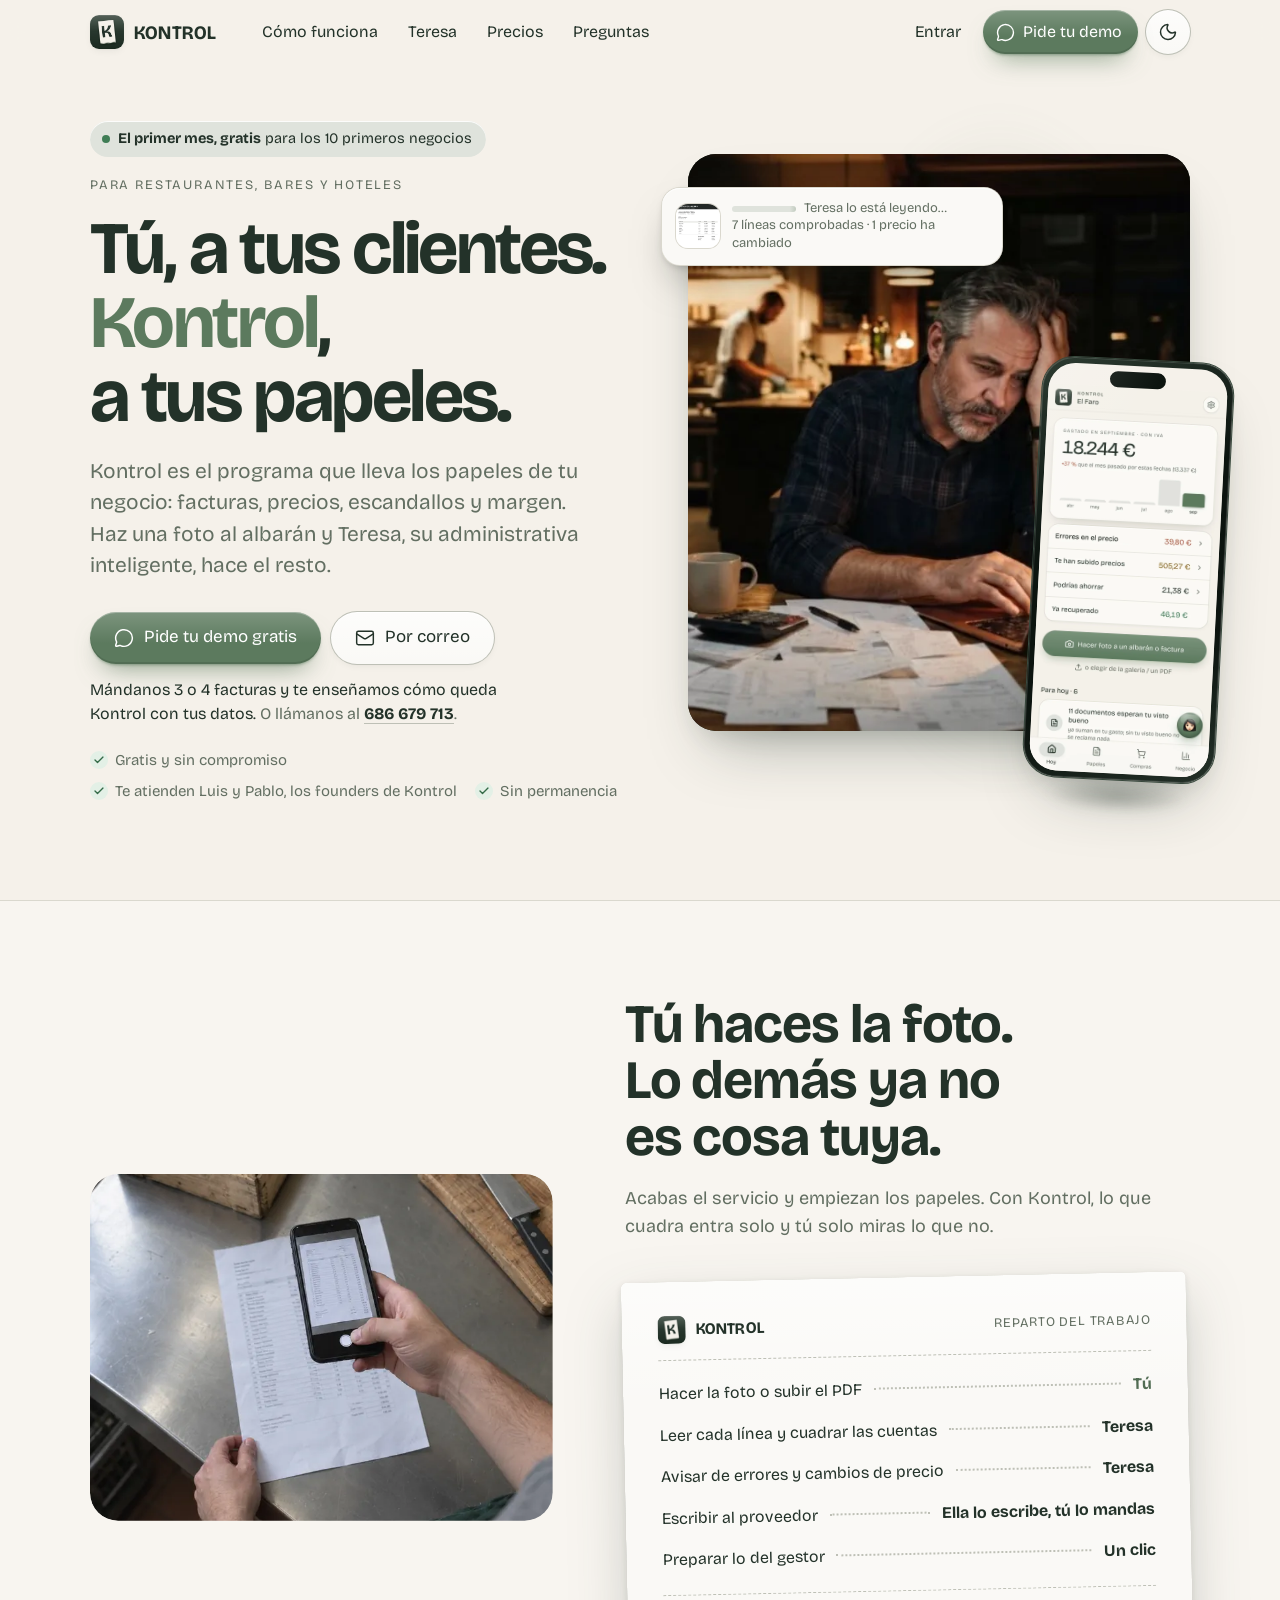
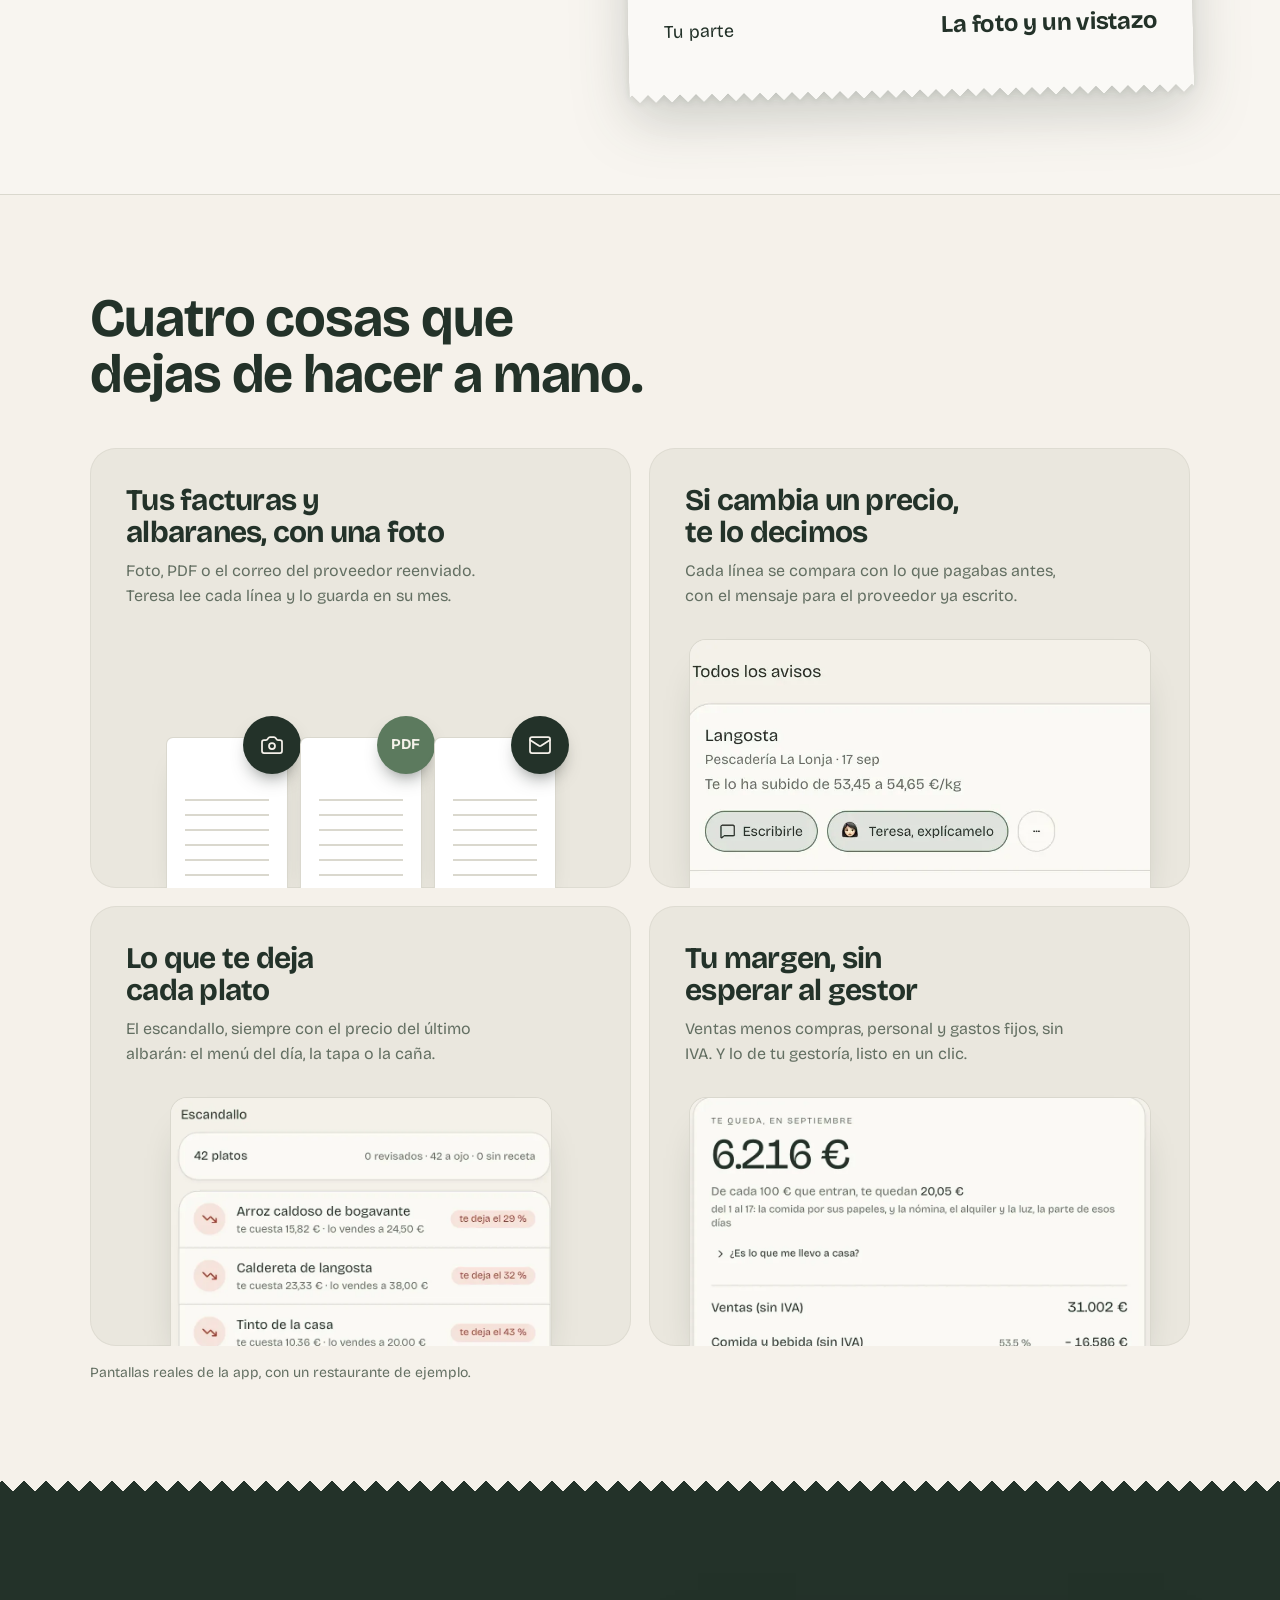
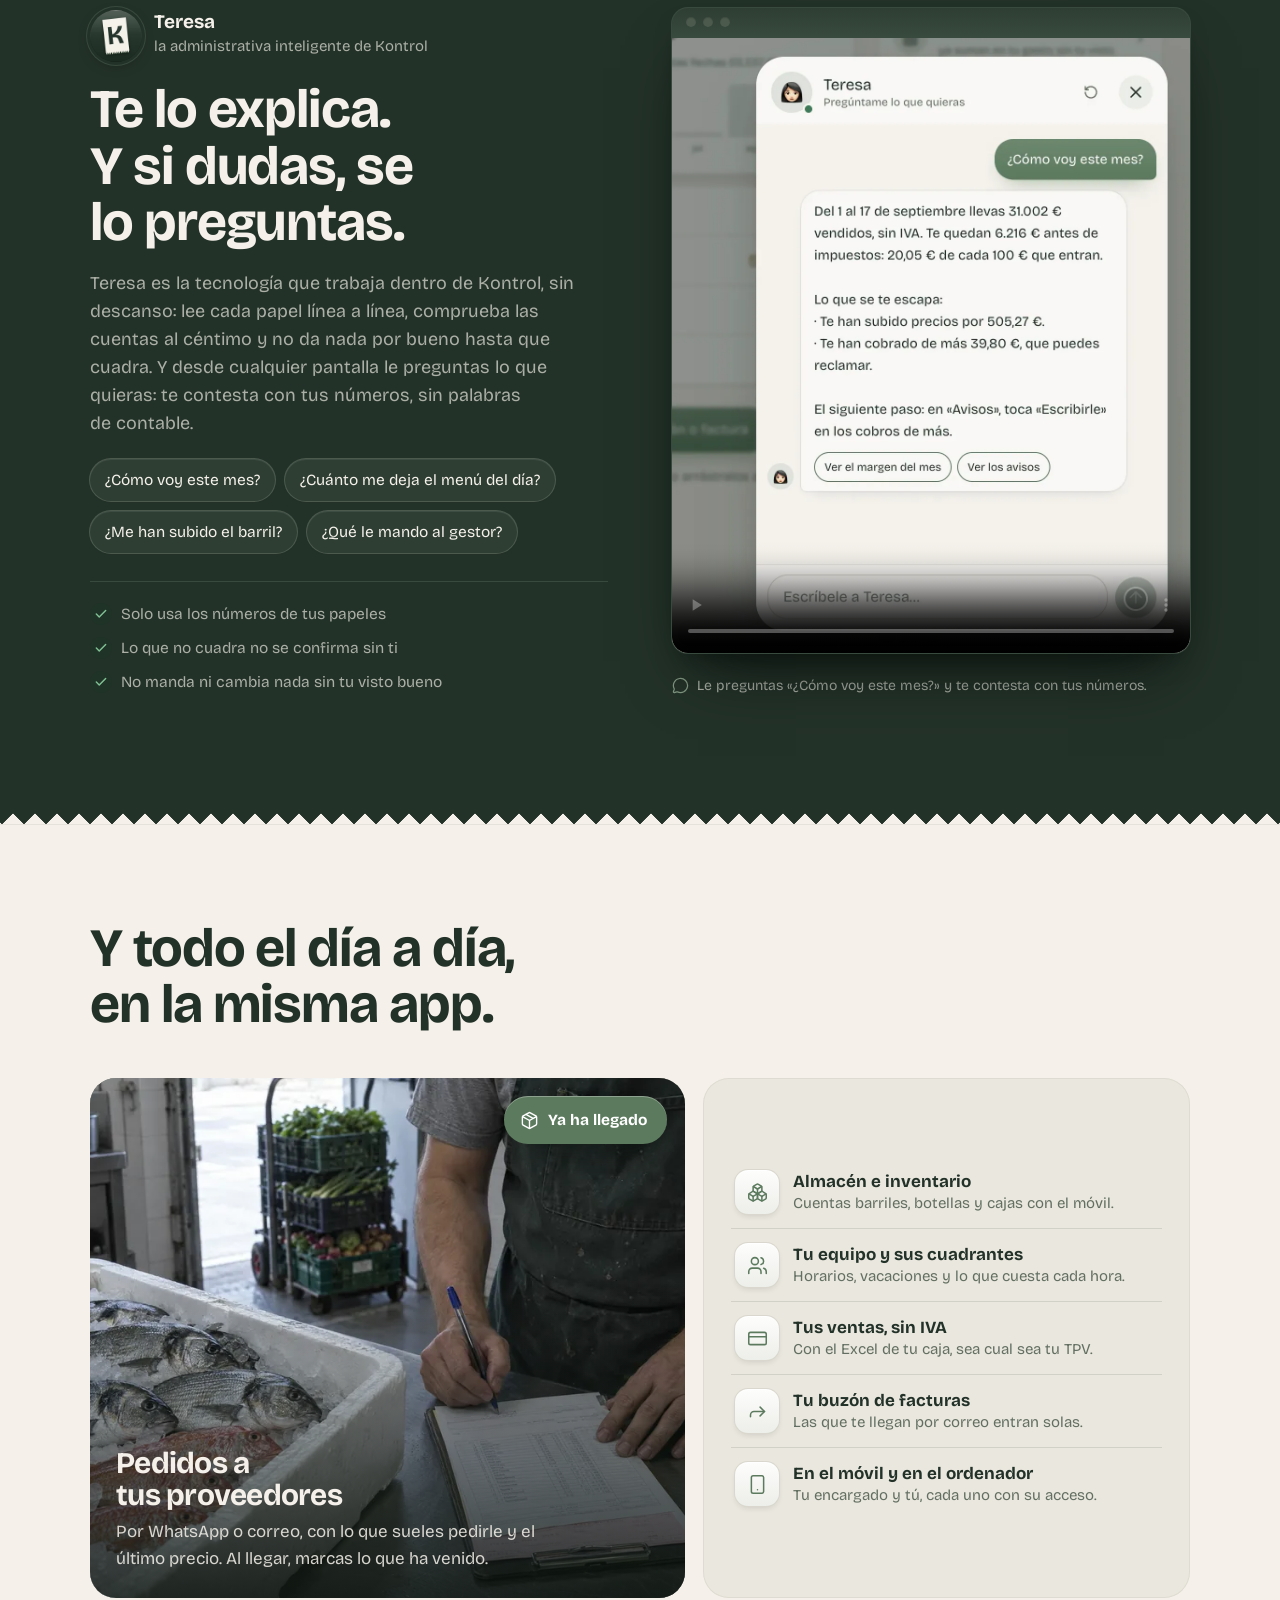
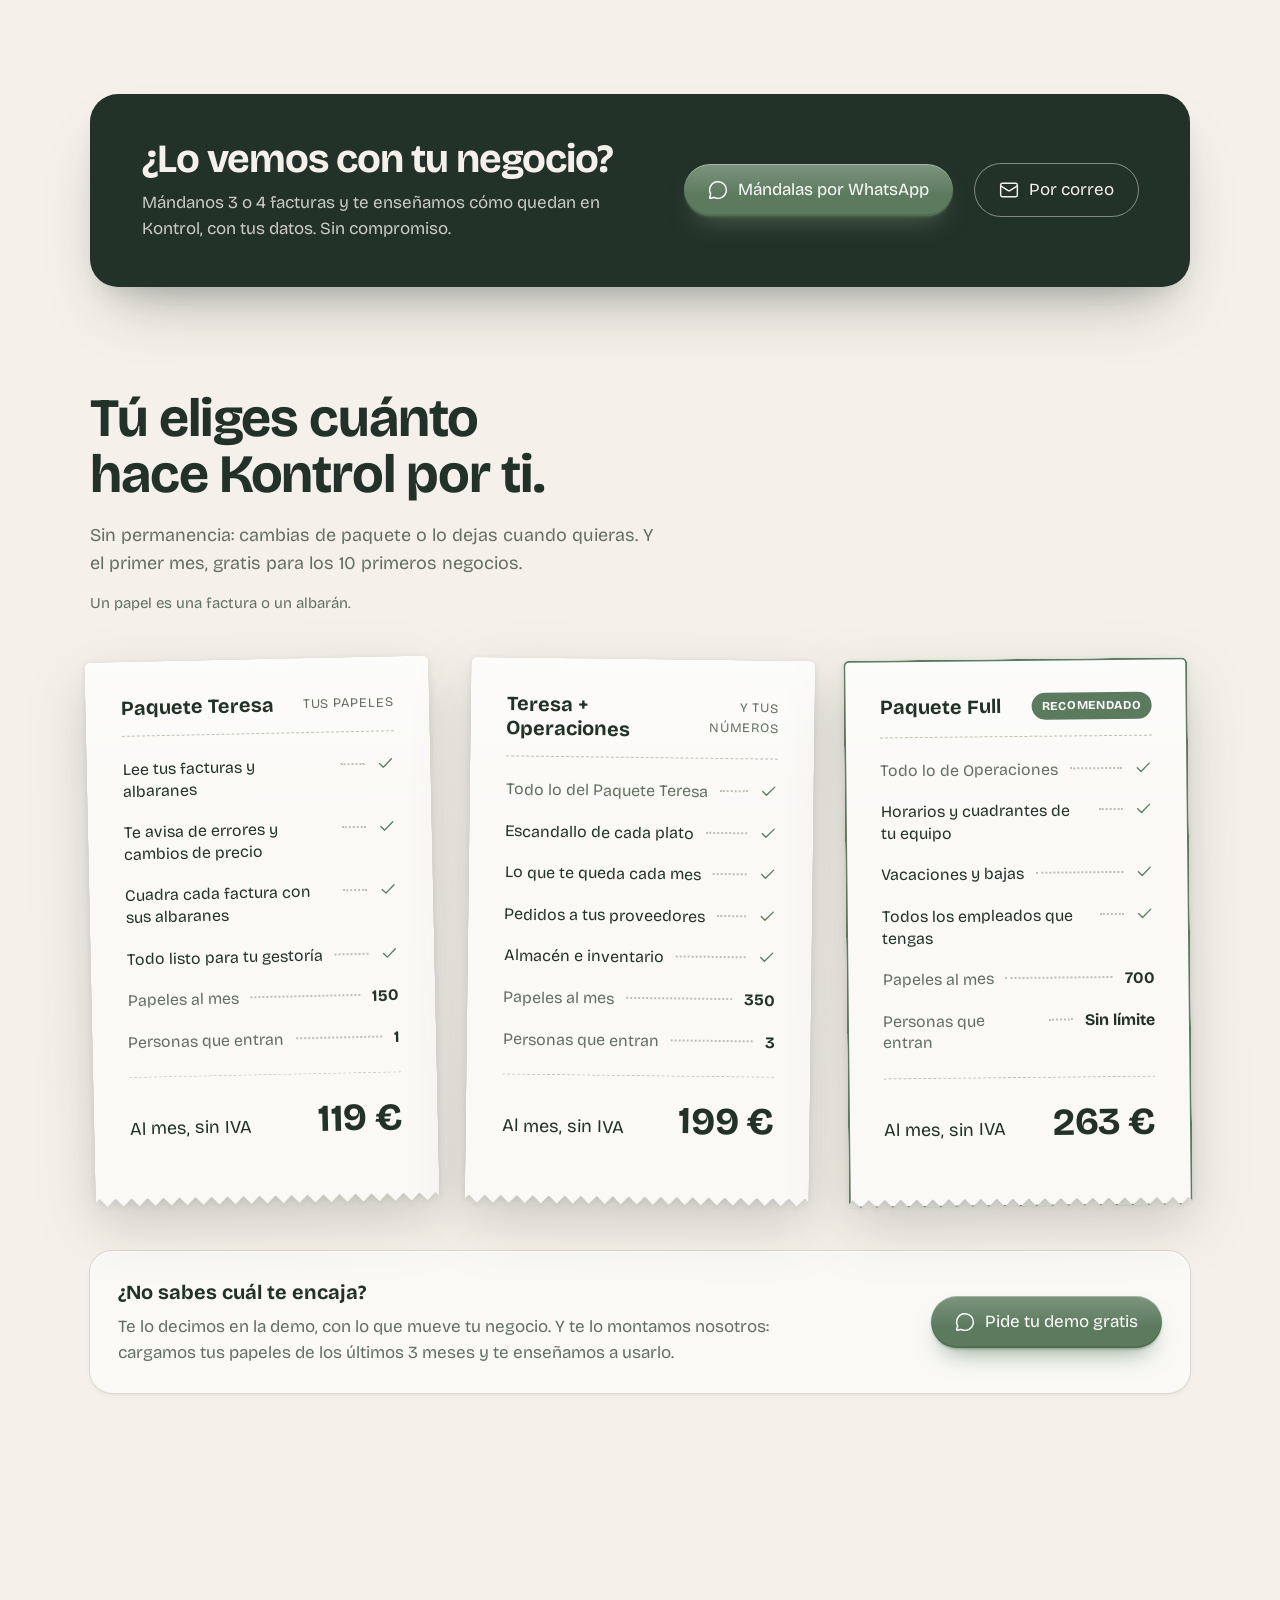
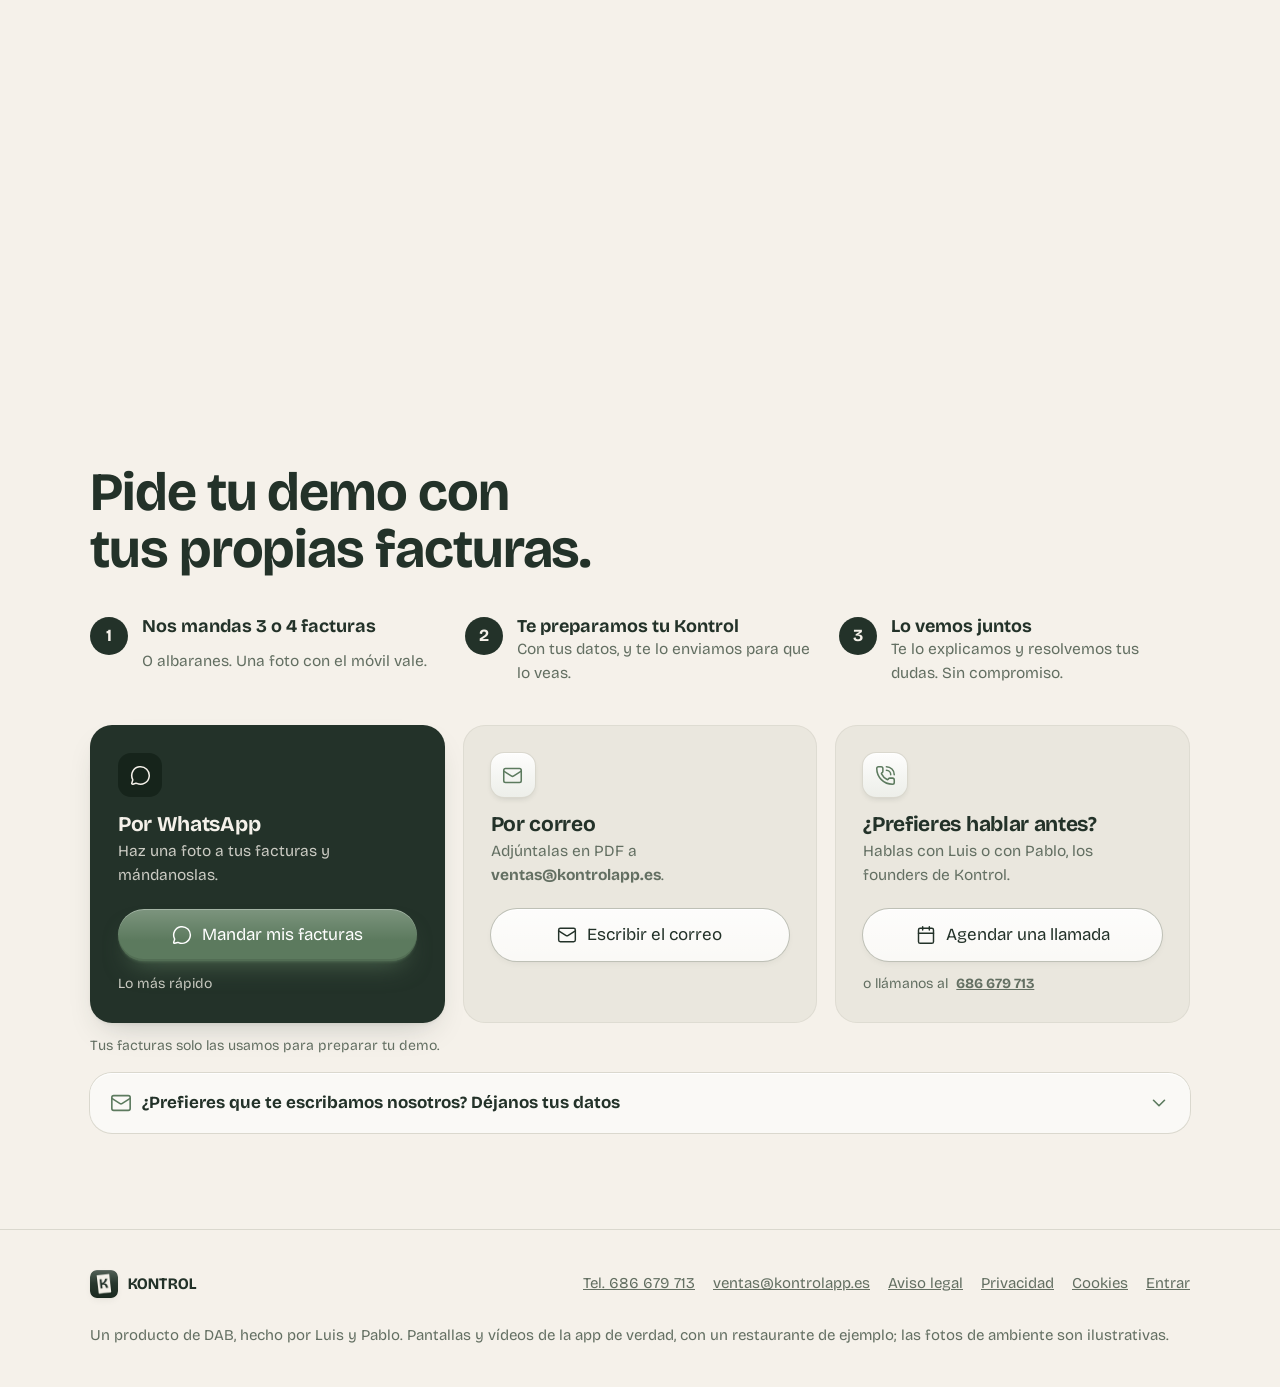
==== commit bd6cc1d8: "La web: los precios dicen que son sin IVA (en los tres tiques y en el menú) La LSSI (art. 10) pide d" ====
--- a/web/index.html
+++ b/web/index.html
@@ -1048,7 +1048,7 @@
         <ul class="menu-lista">
           <li><a href="#como"><span class="tecla"><svg class="icono" aria-hidden="true"><use href="#i-file-text"/></svg></span><b>Cómo funciona</b><small>Papeles, precios, escandallo y margen</small></a></li>
           <li><a href="#teresa"><span class="tecla"><svg class="icono" aria-hidden="true"><use href="#i-message-circle"/></svg></span><b data-marca="ayudante">Teresa</b><small>La administrativa inteligente de Kontrol</small></a></li>
-          <li><a href="#precios"><span class="tecla"><svg class="icono" aria-hidden="true"><use href="#i-coins"/></svg></span><b>Precios</b><small>Desde 119 € al mes, sin permanencia</small></a></li>
+          <li><a href="#precios"><span class="tecla"><svg class="icono" aria-hidden="true"><use href="#i-coins"/></svg></span><b>Precios</b><small>Desde 119 € al mes + IVA, sin permanencia</small></a></li>
           <li><a href="#preguntas"><span class="tecla"><svg class="icono" aria-hidden="true"><use href="#i-ayuda"/></svg></span><b>Preguntas</b><small>Lo que nos suelen preguntar</small></a></li>
         </ul>
         <div class="menu-pie">
@@ -1252,7 +1252,7 @@
                 <li class="pq-dato"><span>Papeles al mes</span><i></i><b>150</b></li>
                 <li class="pq-dato"><span>Personas que entran</span><i></i><b>1</b></li>
               </ul>
-              <div class="tique-total"><span>Al mes</span><b>119 €</b></div>
+              <div class="tique-total"><span>Al mes, sin IVA</span><b>119 €</b></div>
             </div>
           </div>
           <div class="tique-sombra aparece">
@@ -1267,7 +1267,7 @@
                 <li class="pq-dato"><span>Papeles al mes</span><i></i><b>350</b></li>
                 <li class="pq-dato"><span>Personas que entran</span><i></i><b>3</b></li>
               </ul>
-              <div class="tique-total"><span>Al mes</span><b>199 €</b></div>
+              <div class="tique-total"><span>Al mes, sin IVA</span><b>199 €</b></div>
             </div>
           </div>
           <div class="tique-sombra aparece recomendado">
@@ -1281,7 +1281,7 @@
                 <li class="pq-dato"><span>Papeles al mes</span><i></i><b>700</b></li>
                 <li class="pq-dato"><span>Personas que entran</span><i></i><b>Sin límite</b></li>
               </ul>
-              <div class="tique-total"><span>Al mes</span><b>263 €</b></div>
+              <div class="tique-total"><span>Al mes, sin IVA</span><b>263 €</b></div>
             </div>
           </div>
       </div>
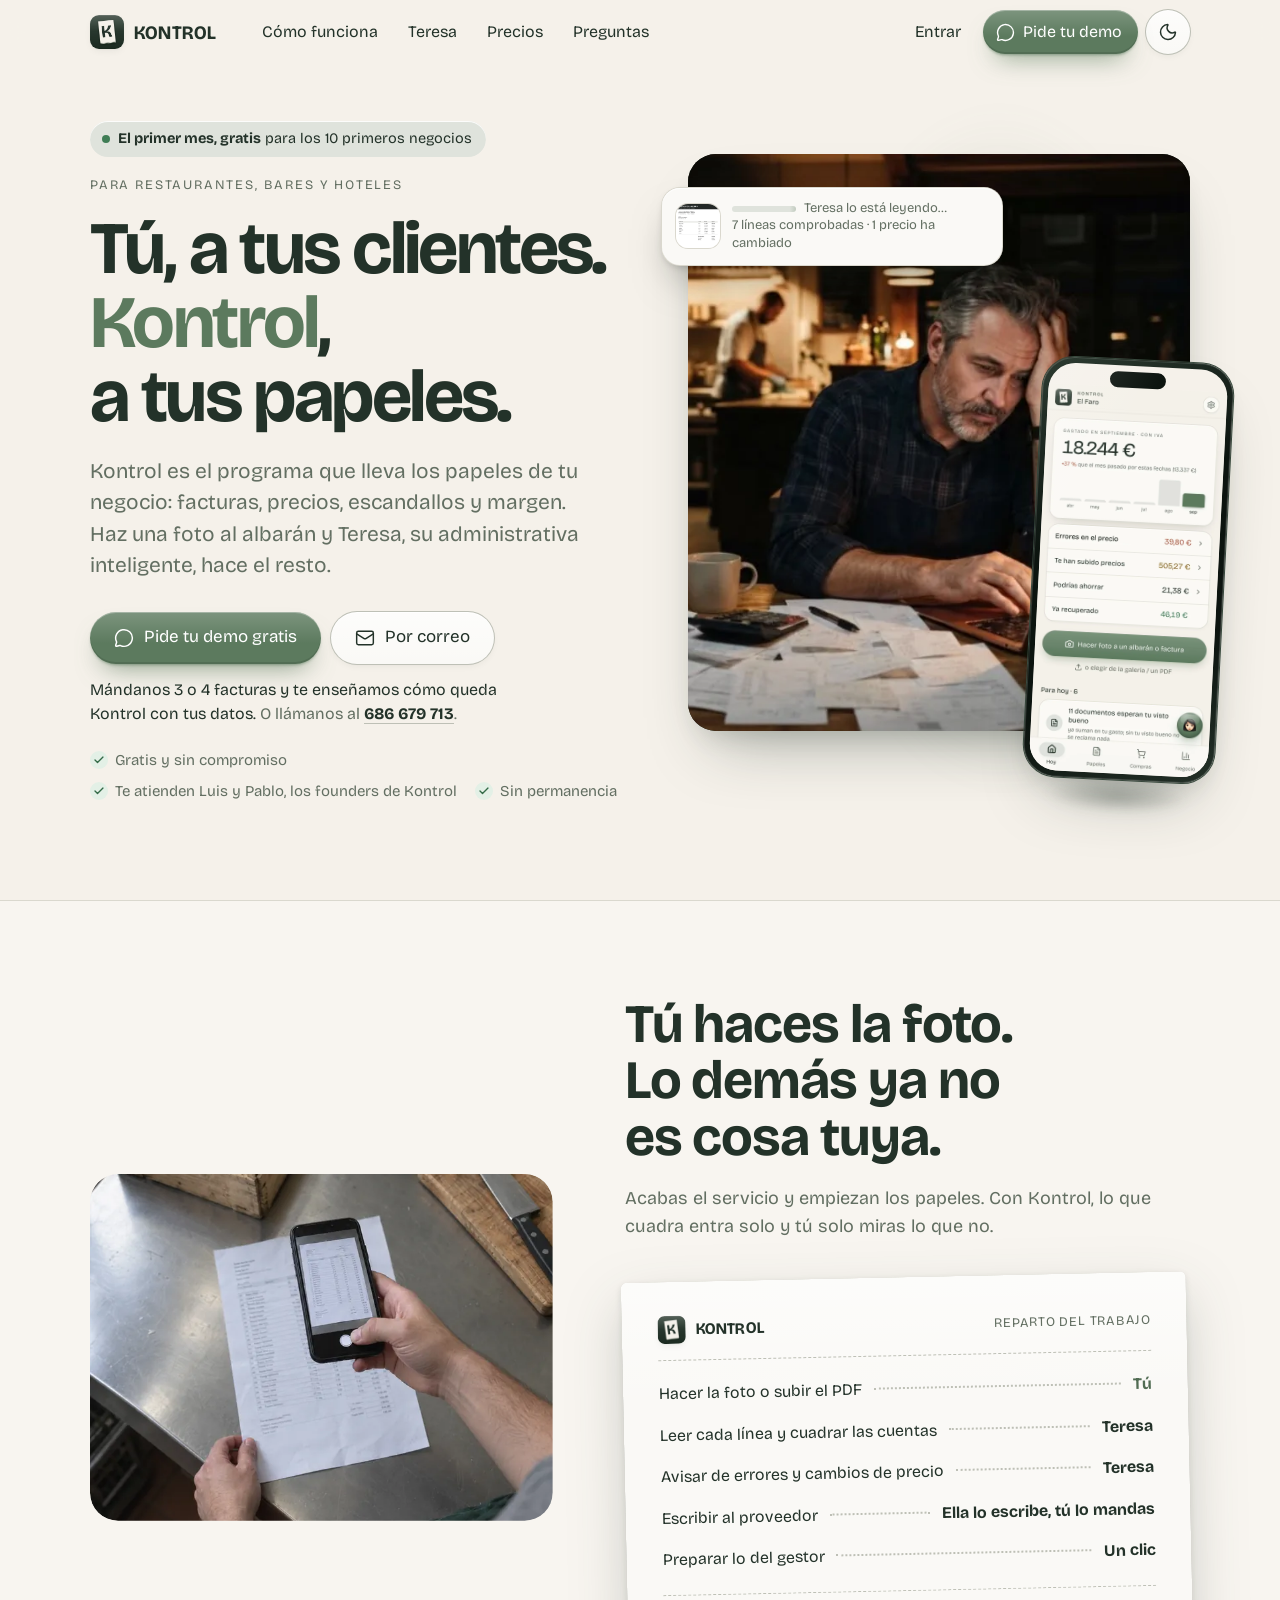
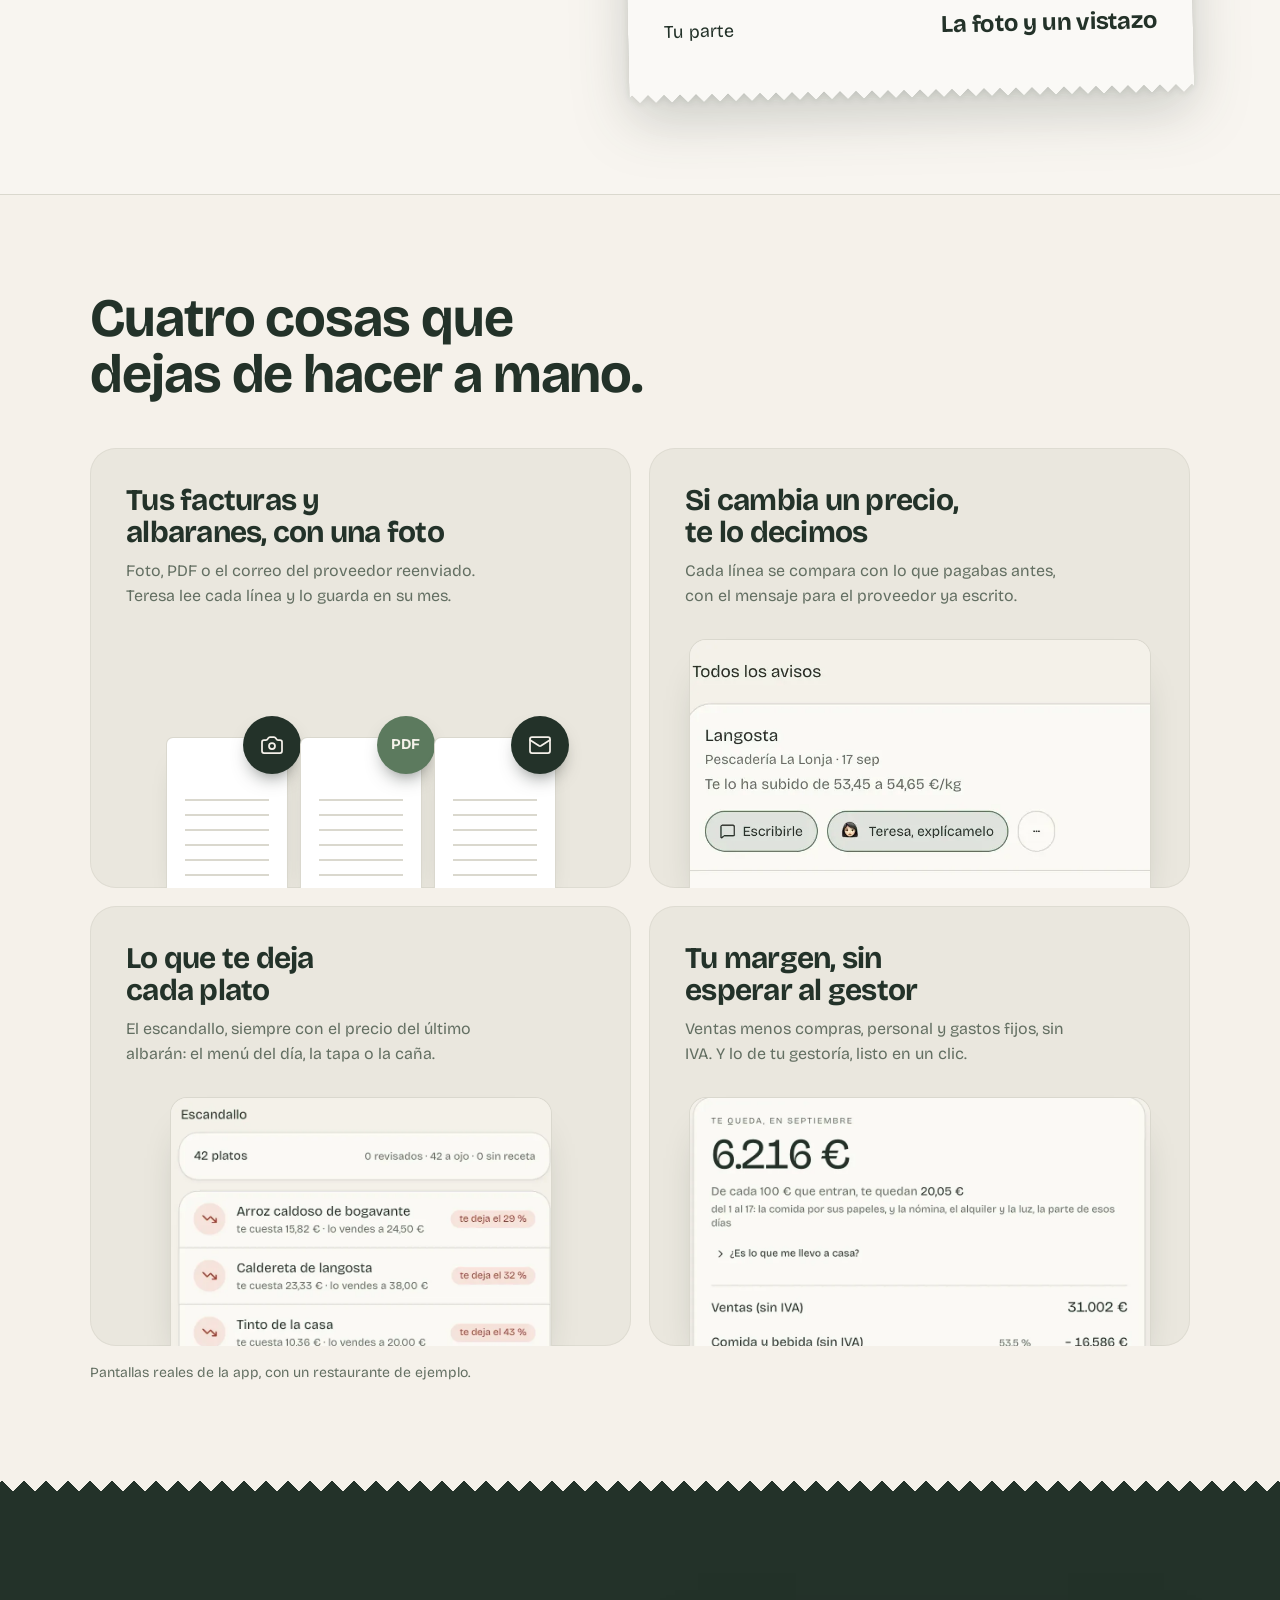
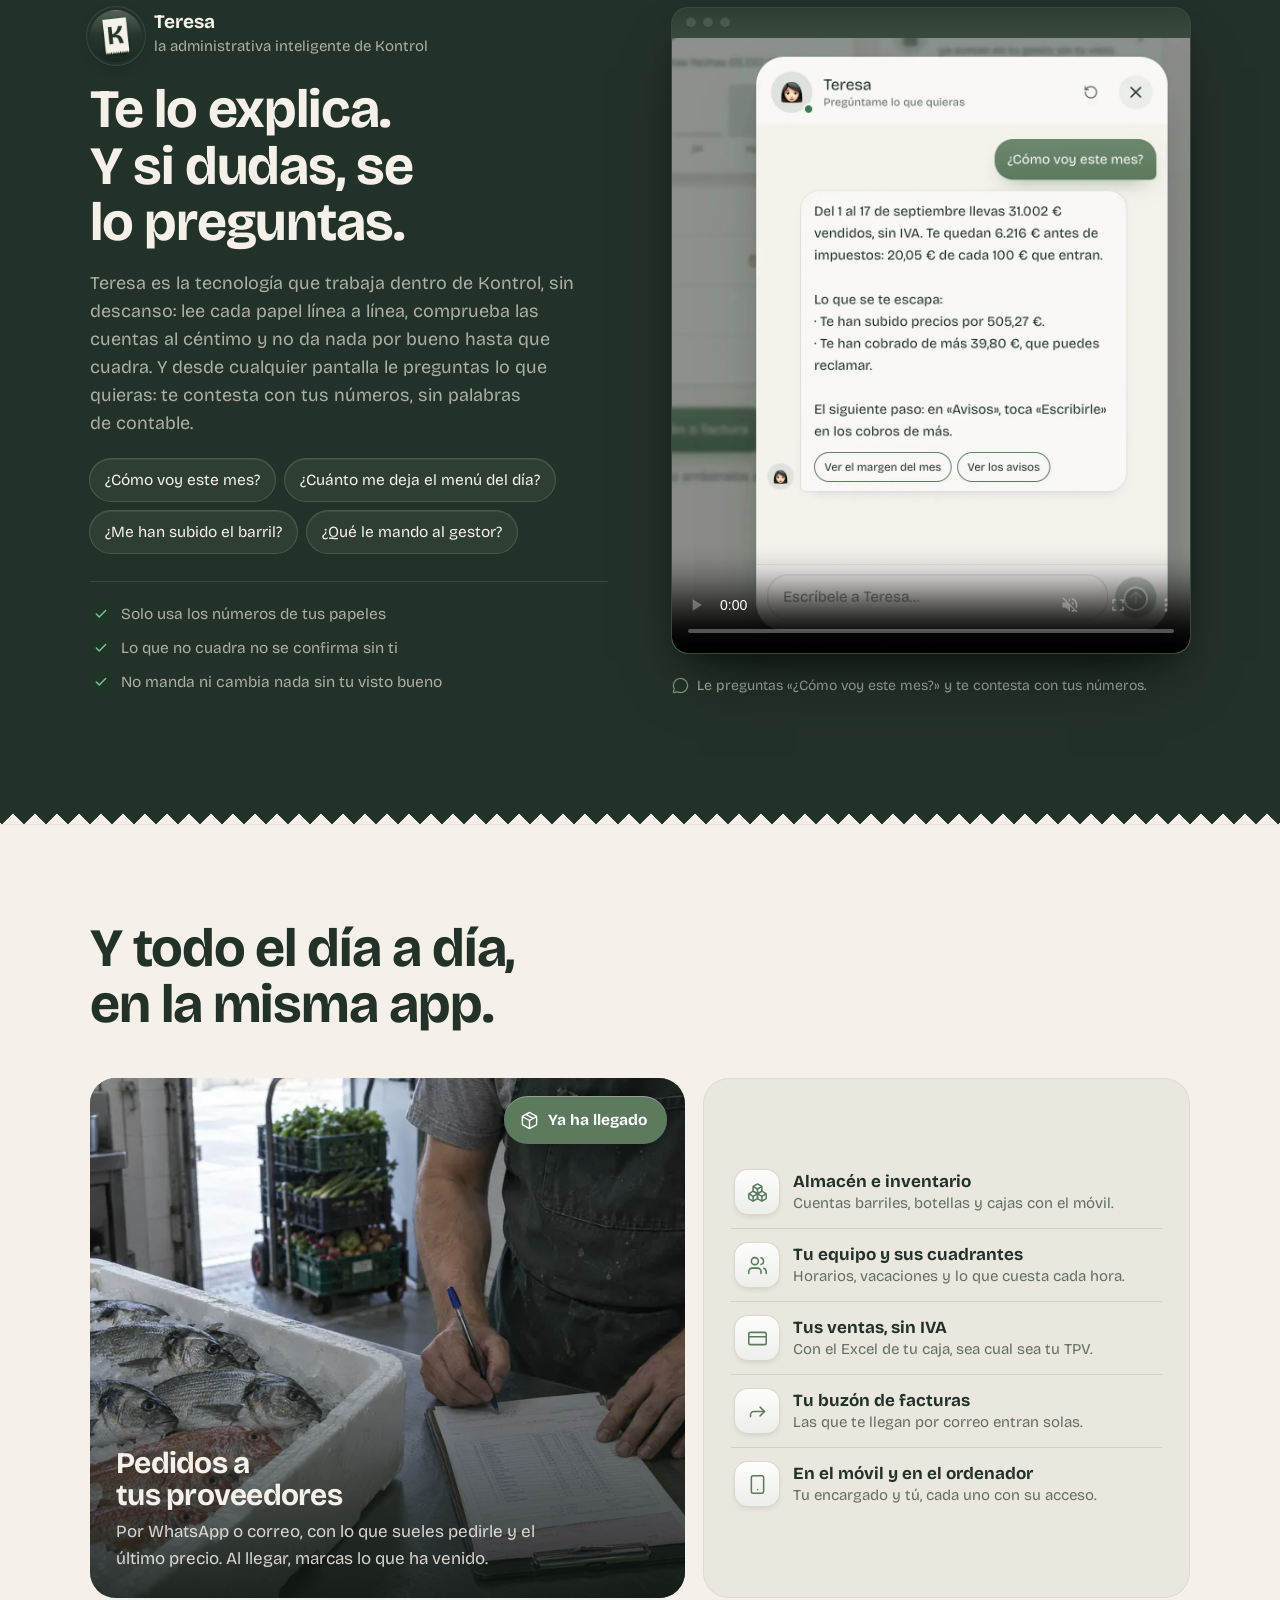
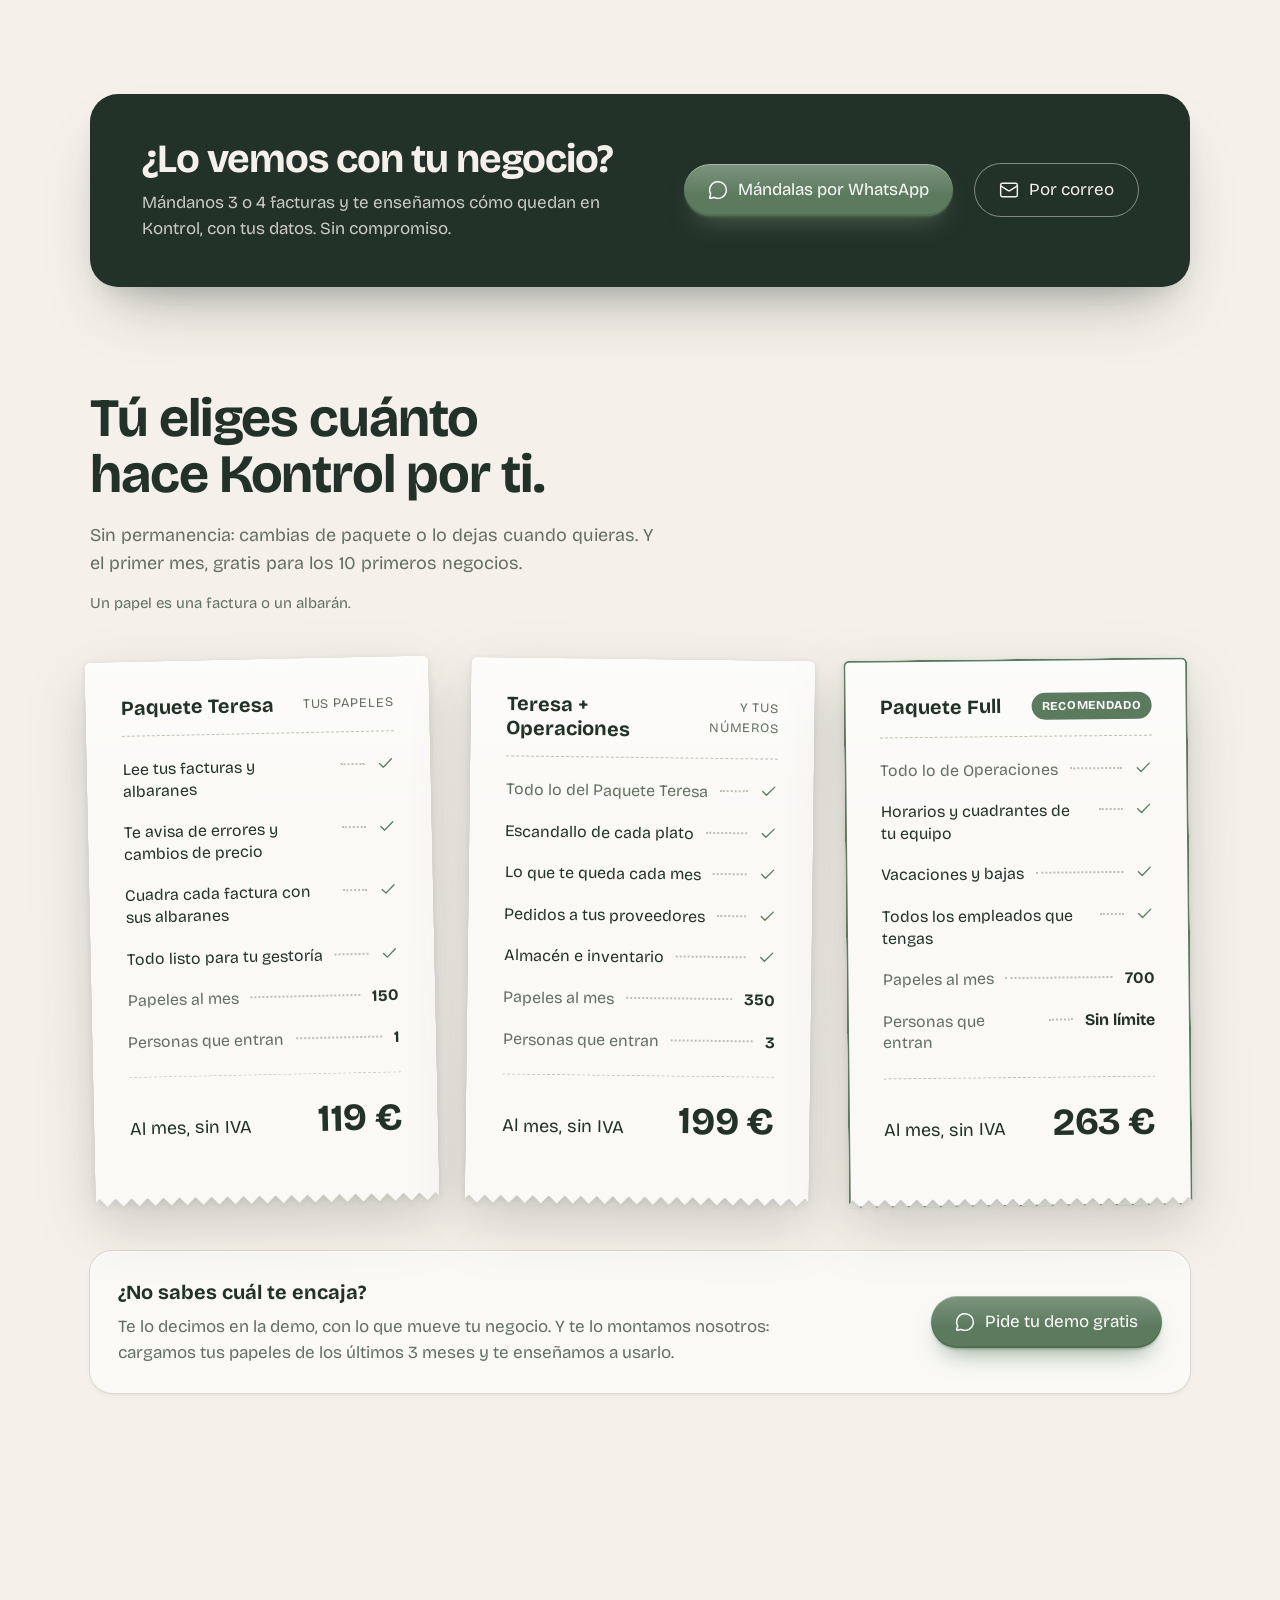
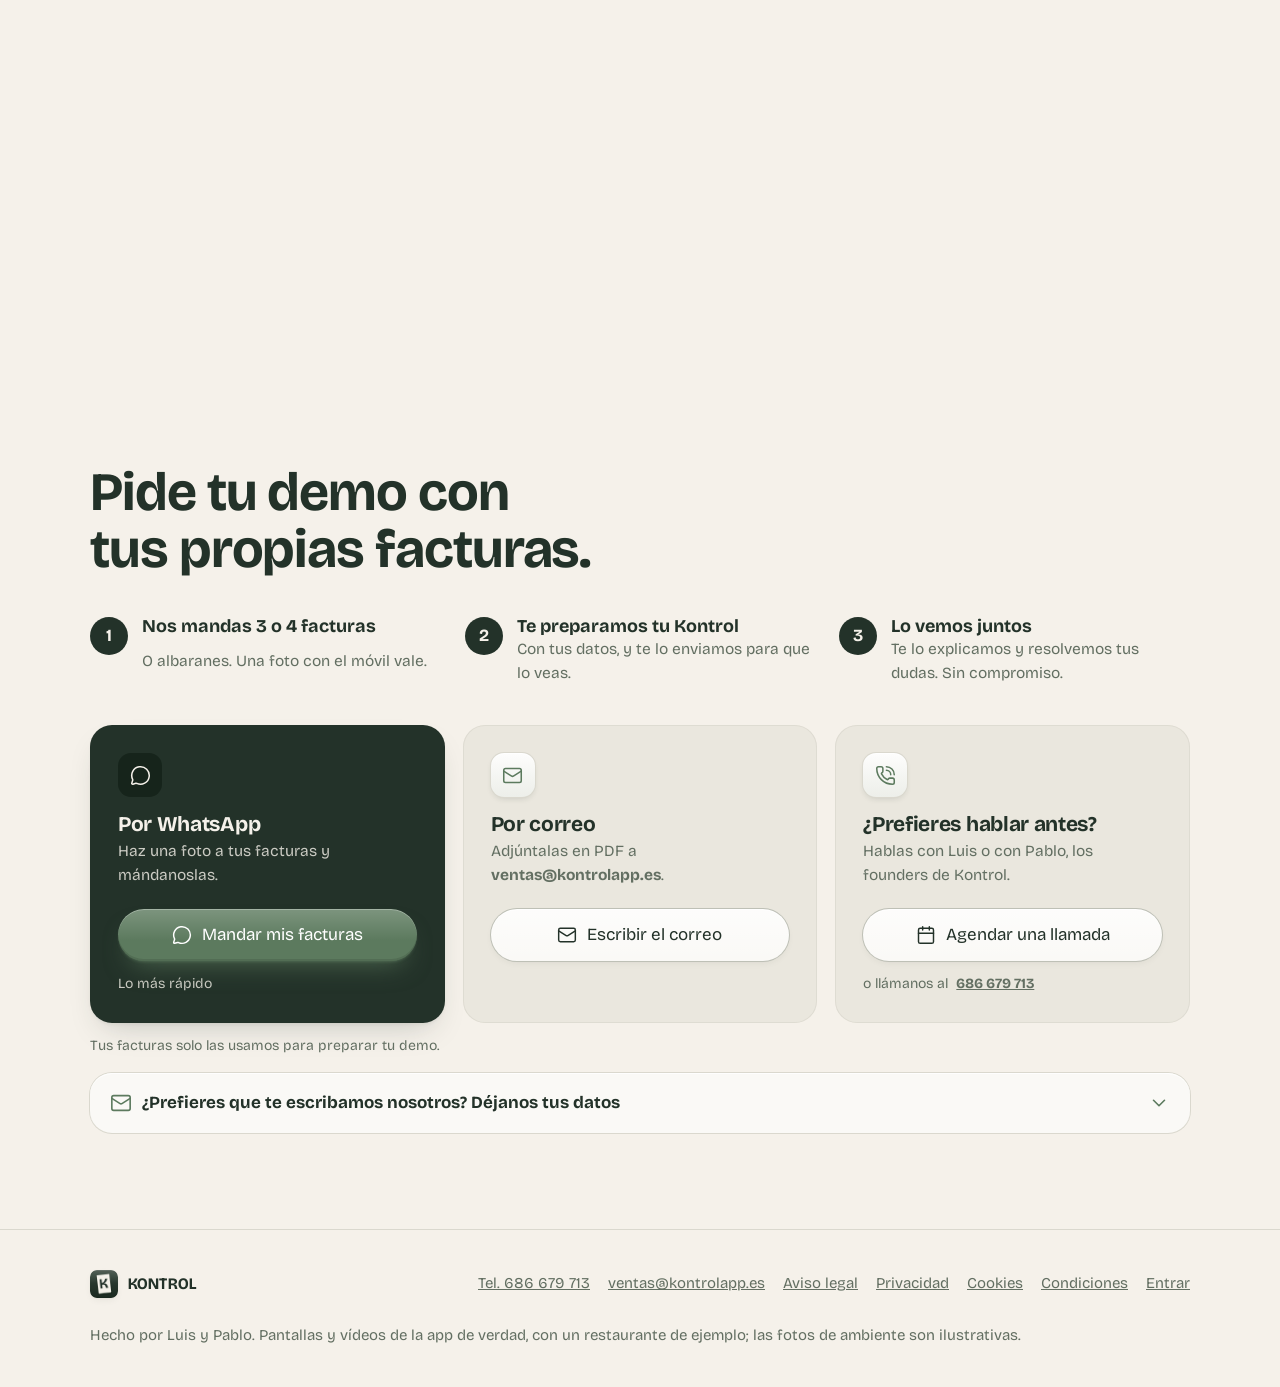
==== commit 8432a083: "La web en pantalla grande (la B) y sin «DAB» - Pantalla grande, la B que eligió Pablo: la misma web," ====
--- a/web/index.html
+++ b/web/index.html
@@ -34,7 +34,7 @@
         {"@type": "Offer", "name": "Teresa + Operaciones", "price": "199", "priceCurrency": "EUR"},
         {"@type": "Offer", "name": "Paquete Full", "price": "263", "priceCurrency": "EUR"}
       ],
-      "publisher": {"@type": "Organization", "name": "DAB", "email": "ventas@kontrolapp.es", "telephone": "+34686679713"}
+      "publisher": {"@type": "Organization", "name": "Kontrol", "email": "ventas@kontrolapp.es", "telephone": "+34686679713"}
     },
     {
       "@type": "FAQPage",
@@ -1022,6 +1022,16 @@
 @media (max-width:359px){ .barra-movil{grid-template-columns:minmax(0,1.2fr) minmax(0,1fr) minmax(0,1fr);gap:6px;padding-left:10px;padding-right:10px} .barra-movil .boton{font-size:14.5px;padding:0 6px} .barra-movil .boton .icono{display:none} }
 @media (prefers-reduced-motion:reduce){ .barra-movil{transition:none} }
 
+
+/* ── PANTALLA GRANDE (6-nov-2026; Pablo: «en la web se ven espacios a los lados», eligió la B) ──
+   La web vive en 1180 px (--ancho); en un monitor de 1920 quedaban 370 px vacíos a cada lado. En vez de estirarla, la
+   misma web se ve más grande por escalones. Por debajo de 1380 px, nada cambia (móvil, tablet y portátil normal). */
+@media (min-width:1380px){html{zoom:1.06}}
+@media (min-width:1500px){html{zoom:1.12}}
+@media (min-width:1660px){html{zoom:1.22}}
+@media (min-width:1840px){html{zoom:1.32}}
+@media (min-width:2200px){html{zoom:1.5}}
+@media (min-width:2500px){html{zoom:1.7}}
 </style>
 </head>
 
@@ -1451,8 +1461,8 @@
 <footer class="pie">
   <div class="envoltura">
     <span class="marca"><img src="img/kontrol-icono.webp" alt="" width="28" height="28"><span class="nombre-marca" data-marca="producto">Kontrol</span></span>
-    <nav aria-label="Legal"><a data-tel href="tel:+34686679713">Tel.&nbsp;<span data-telefono>686 679 713</span></a><a data-correo href="mailto:ventas@kontrolapp.es">ventas@kontrolapp.es</a><a href="https://app.kontrolapp.es/legal">Aviso legal</a><a href="https://app.kontrolapp.es/privacidad">Privacidad</a><a href="https://app.kontrolapp.es/cookies">Cookies</a><a data-entrar href="https://app.kontrolapp.es/app/entrar">Entrar</a></nav>
-    <span>Un producto de DAB, hecho por Luis y Pablo. Pantallas y vídeos de la app de verdad, con un restaurante de ejemplo; las fotos de ambiente son ilustrativas.</span>
+    <nav aria-label="Legal"><a data-tel href="tel:+34686679713">Tel.&nbsp;<span data-telefono>686 679 713</span></a><a data-correo href="mailto:ventas@kontrolapp.es">ventas@kontrolapp.es</a><a href="https://app.kontrolapp.es/legal">Aviso legal</a><a href="https://app.kontrolapp.es/privacidad">Privacidad</a><a href="https://app.kontrolapp.es/cookies">Cookies</a><a href="https://app.kontrolapp.es/condiciones">Condiciones</a><a data-entrar href="https://app.kontrolapp.es/app/entrar">Entrar</a></nav>
+    <span>Hecho por Luis y Pablo. Pantallas y vídeos de la app de verdad, con un restaurante de ejemplo; las fotos de ambiente son ilustrativas.</span>
   </div>
 </footer>
 
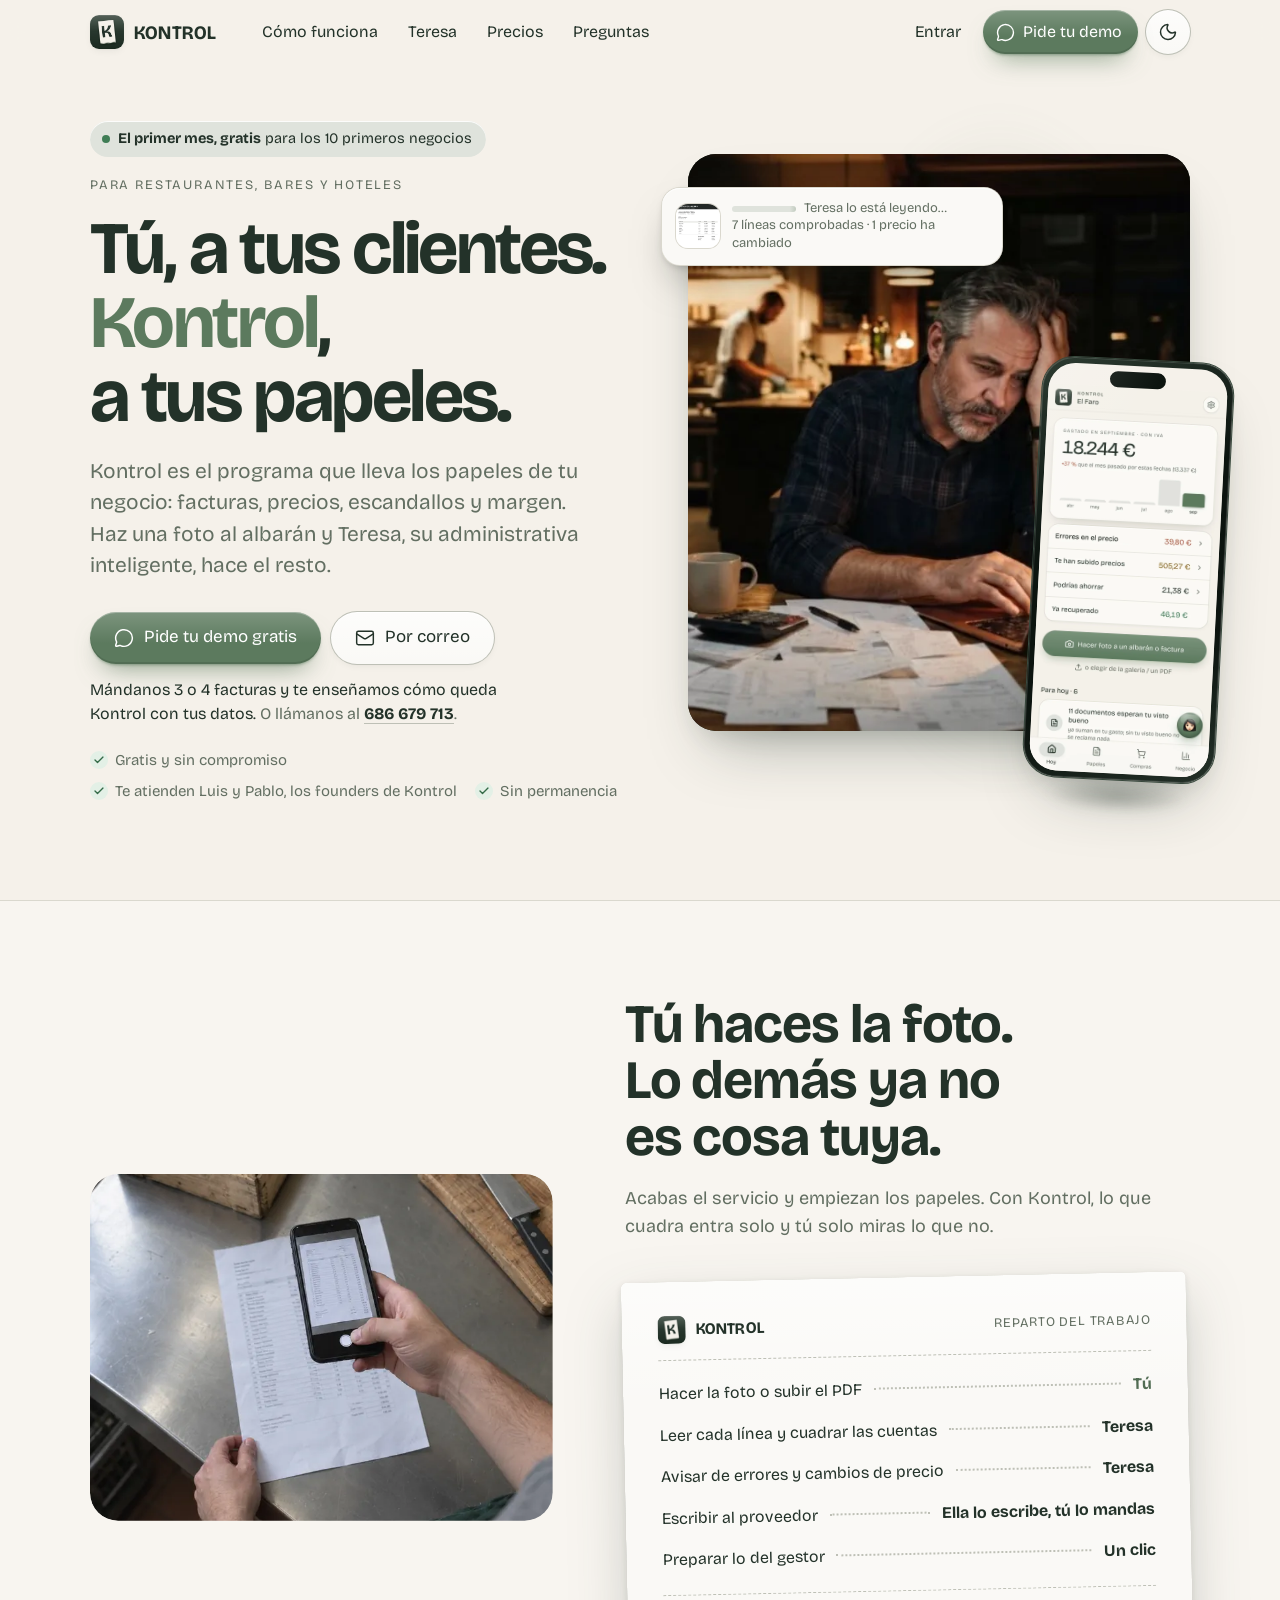
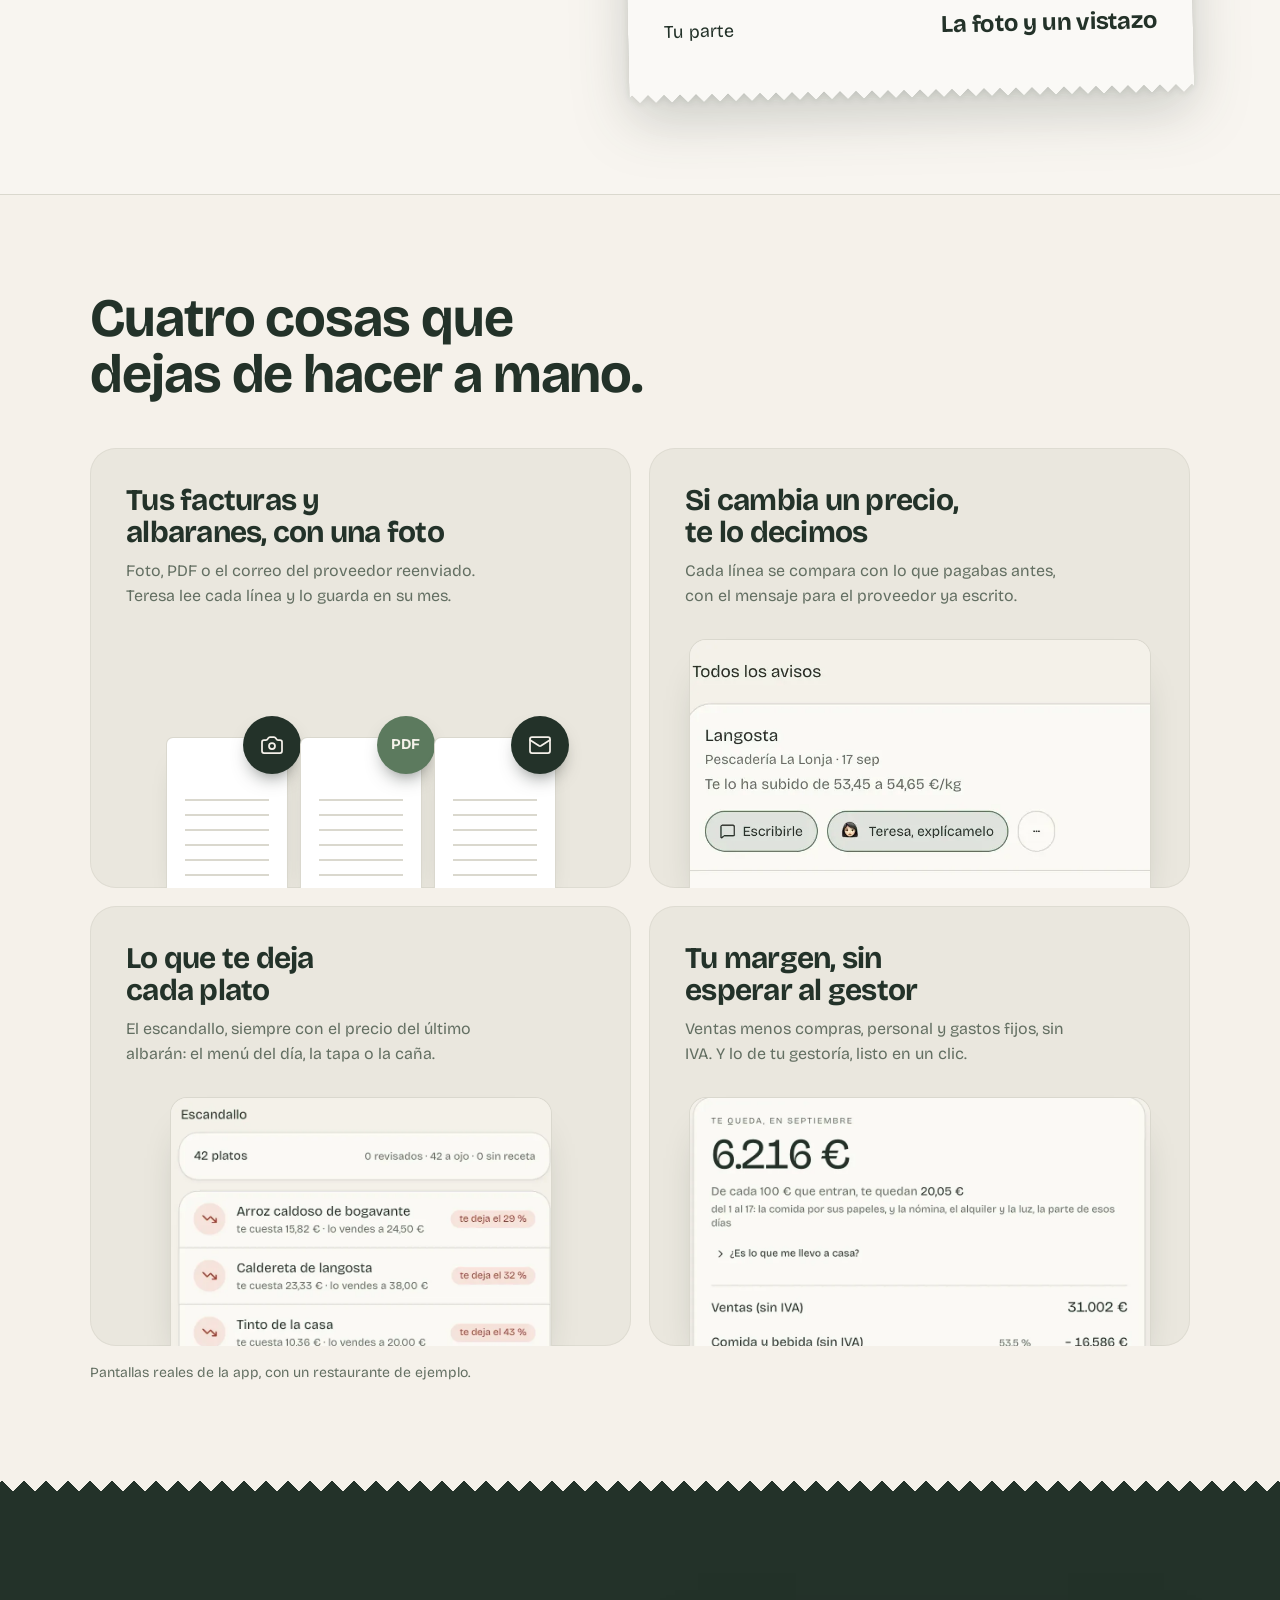
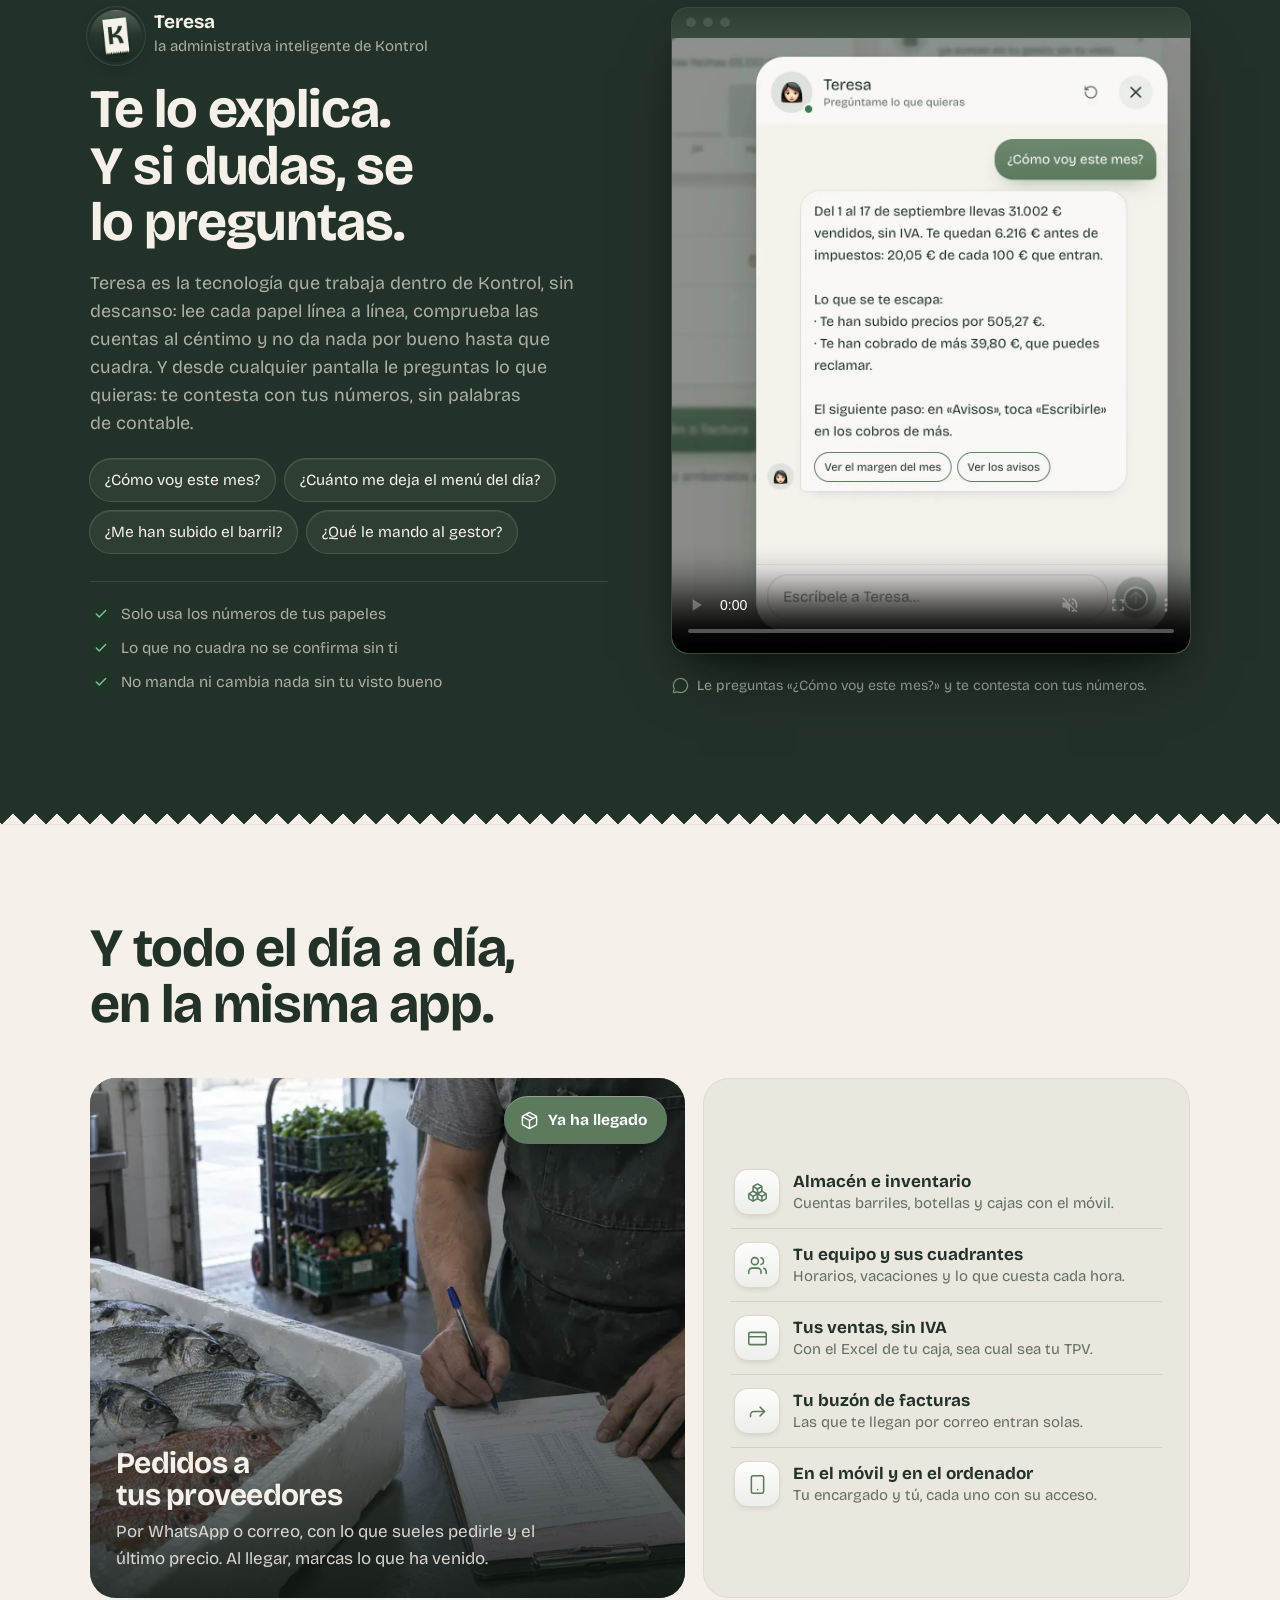
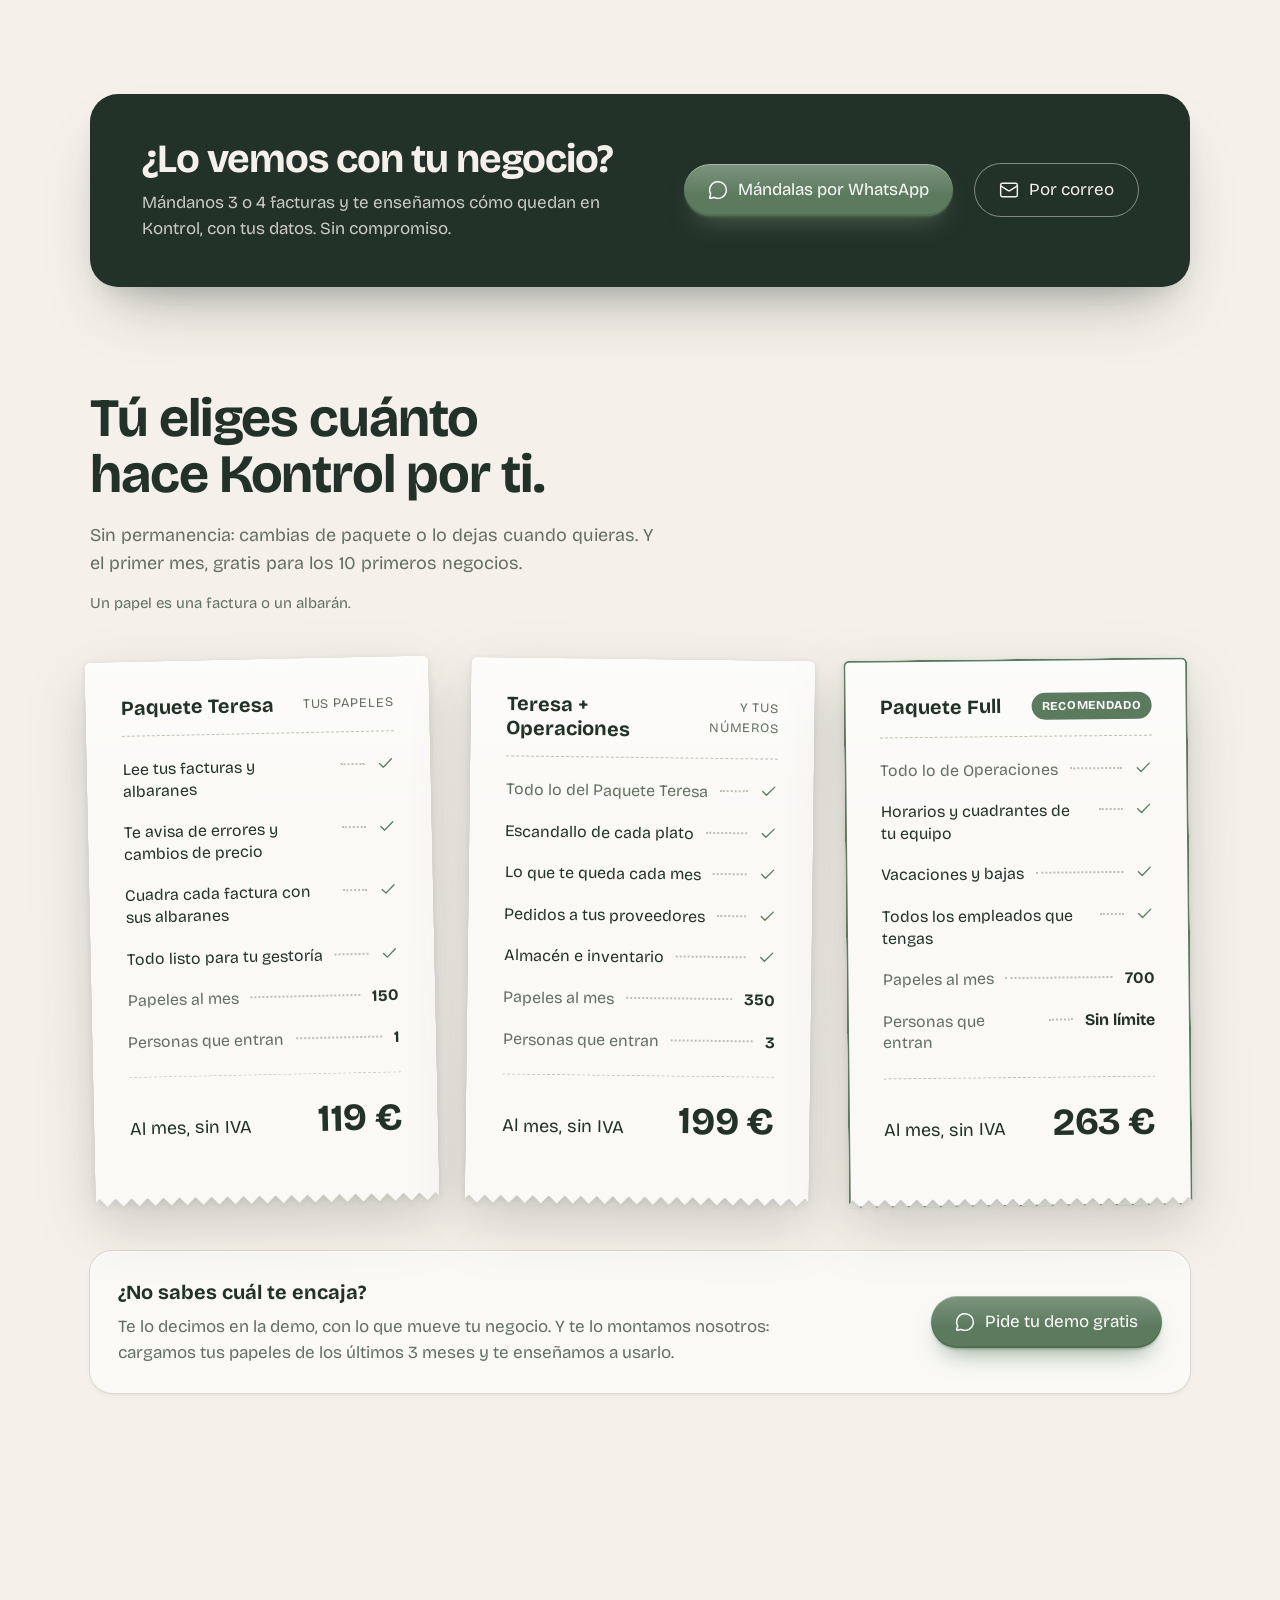
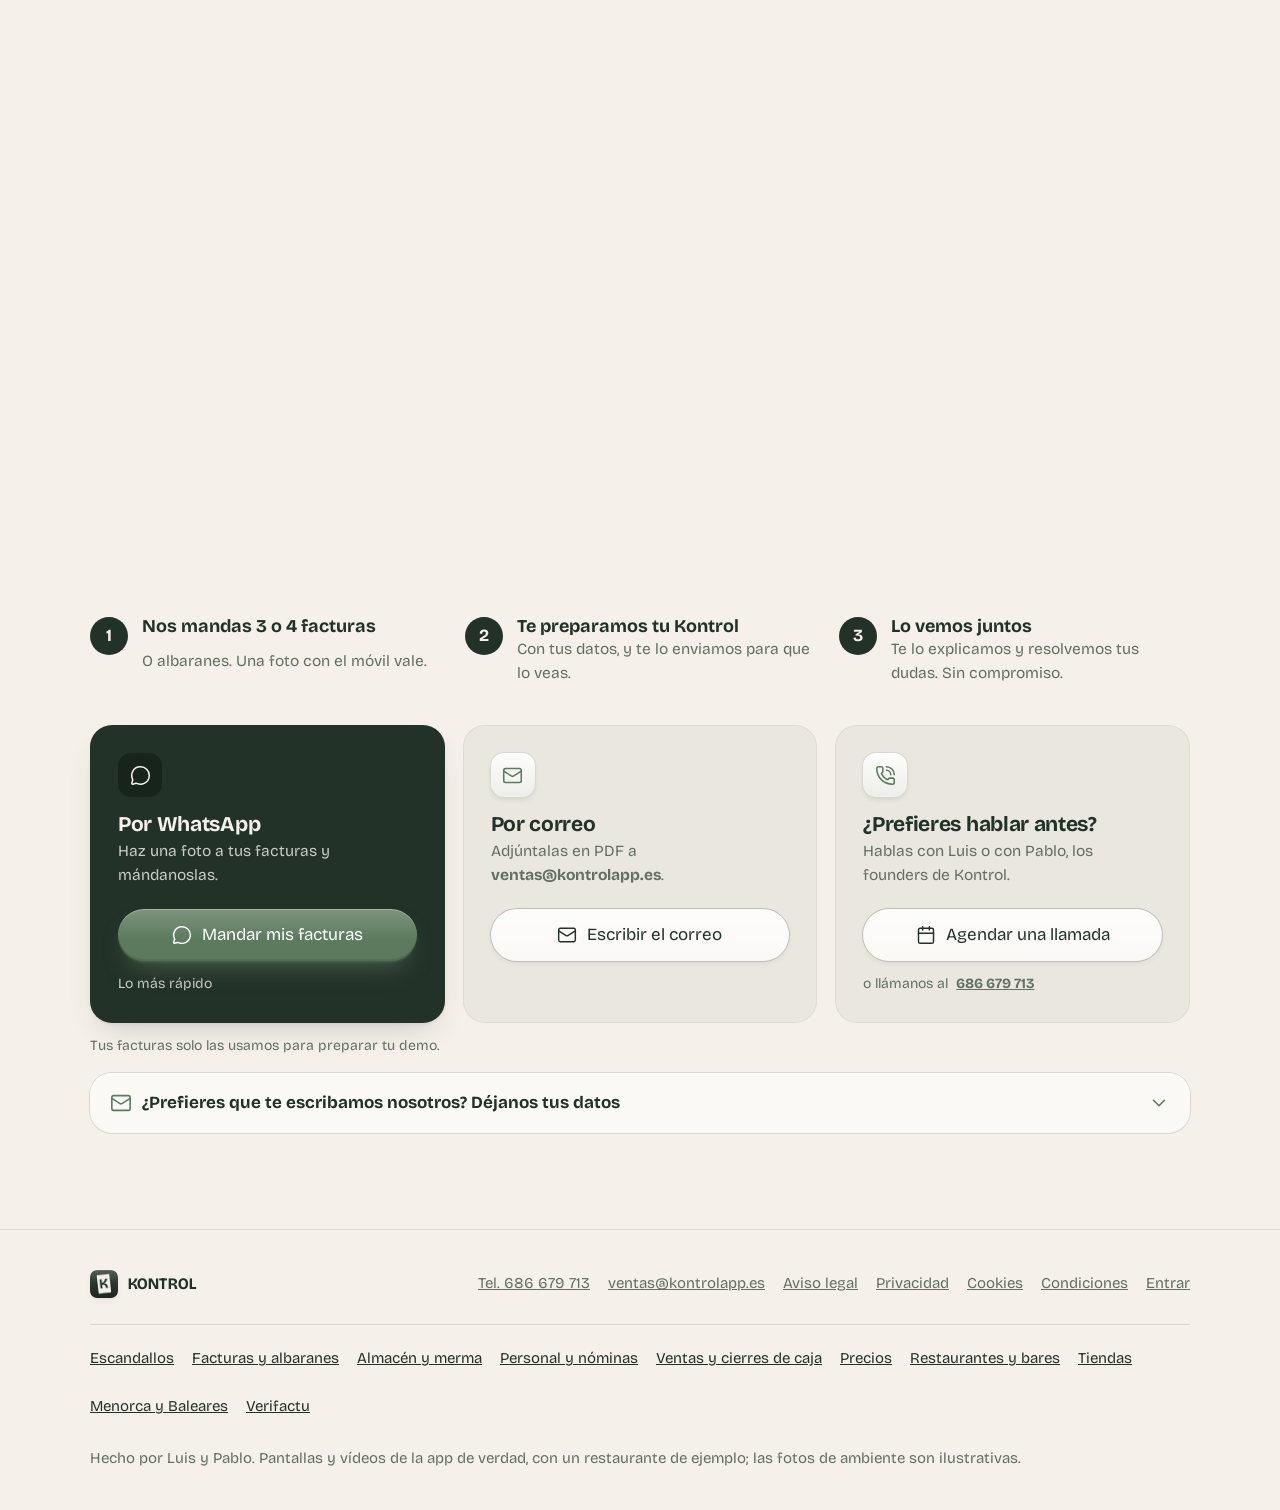
==== commit 5c48162b: "SEO fase 1: 10 páginas de texto, llms.txt, sitemap con lastmod, clave de IndexNow y enlaces en el pi" ====
--- a/web/index.html
+++ b/web/index.html
@@ -686,6 +686,8 @@
 .pie .envoltura{display:grid;gap:18px}
 .pie nav{display:flex;flex-wrap:wrap;gap:4px 18px}
 .pie a{color:var(--texto-2);min-height:44px;display:inline-flex;align-items:center}
+.pie .mas-paginas{padding-top:12px;border-top:1px solid var(--borde)}
+.pie .mas-paginas a{color:var(--texto)}
 .pie .marca img{width:28px;height:28px;border-radius:7px}
 .pie .nombre-marca{font-size:16px}
 
@@ -745,6 +747,7 @@
   .contacto .tique{margin-top:24px}
   .pie .envoltura{grid-template-columns:auto minmax(0,1fr);align-items:center;column-gap:32px}
   .pie nav{justify-content:flex-end}
+  .pie .mas-paginas{grid-column:1 / -1;justify-content:flex-start}
   .pie .envoltura > span:last-child{grid-column:1 / -1}
 }
 /* Los dos tiques del contacto (WhatsApp y llamada) no caben en la columna estrecha hasta 1024 px:
@@ -1462,6 +1465,7 @@
   <div class="envoltura">
     <span class="marca"><img src="img/kontrol-icono.webp" alt="" width="28" height="28"><span class="nombre-marca" data-marca="producto">Kontrol</span></span>
     <nav aria-label="Legal"><a data-tel href="tel:+34686679713">Tel.&nbsp;<span data-telefono>686 679 713</span></a><a data-correo href="mailto:ventas@kontrolapp.es">ventas@kontrolapp.es</a><a href="https://app.kontrolapp.es/legal">Aviso legal</a><a href="https://app.kontrolapp.es/privacidad">Privacidad</a><a href="https://app.kontrolapp.es/cookies">Cookies</a><a href="https://app.kontrolapp.es/condiciones">Condiciones</a><a data-entrar href="https://app.kontrolapp.es/app/entrar">Entrar</a></nav>
+    <nav class="mas-paginas" aria-label="Más sobre Kontrol"><a href="/escandallos/">Escandallos</a><a href="/facturas-y-albaranes/">Facturas y albaranes</a><a href="/almacen-y-merma/">Almacén y merma</a><a href="/personal-y-nominas/">Personal y nóminas</a><a href="/ventas-y-cierres-de-caja/">Ventas y cierres de caja</a><a href="/precios/">Precios</a><a href="/restaurantes-y-bares/">Restaurantes y bares</a><a href="/tiendas/">Tiendas</a><a href="/menorca-y-baleares/">Menorca y Baleares</a><a href="/verifactu/">Verifactu</a></nav>
     <span>Hecho por Luis y Pablo. Pantallas y vídeos de la app de verdad, con un restaurante de ejemplo; las fotos de ambiente son ilustrativas.</span>
   </div>
 </footer>
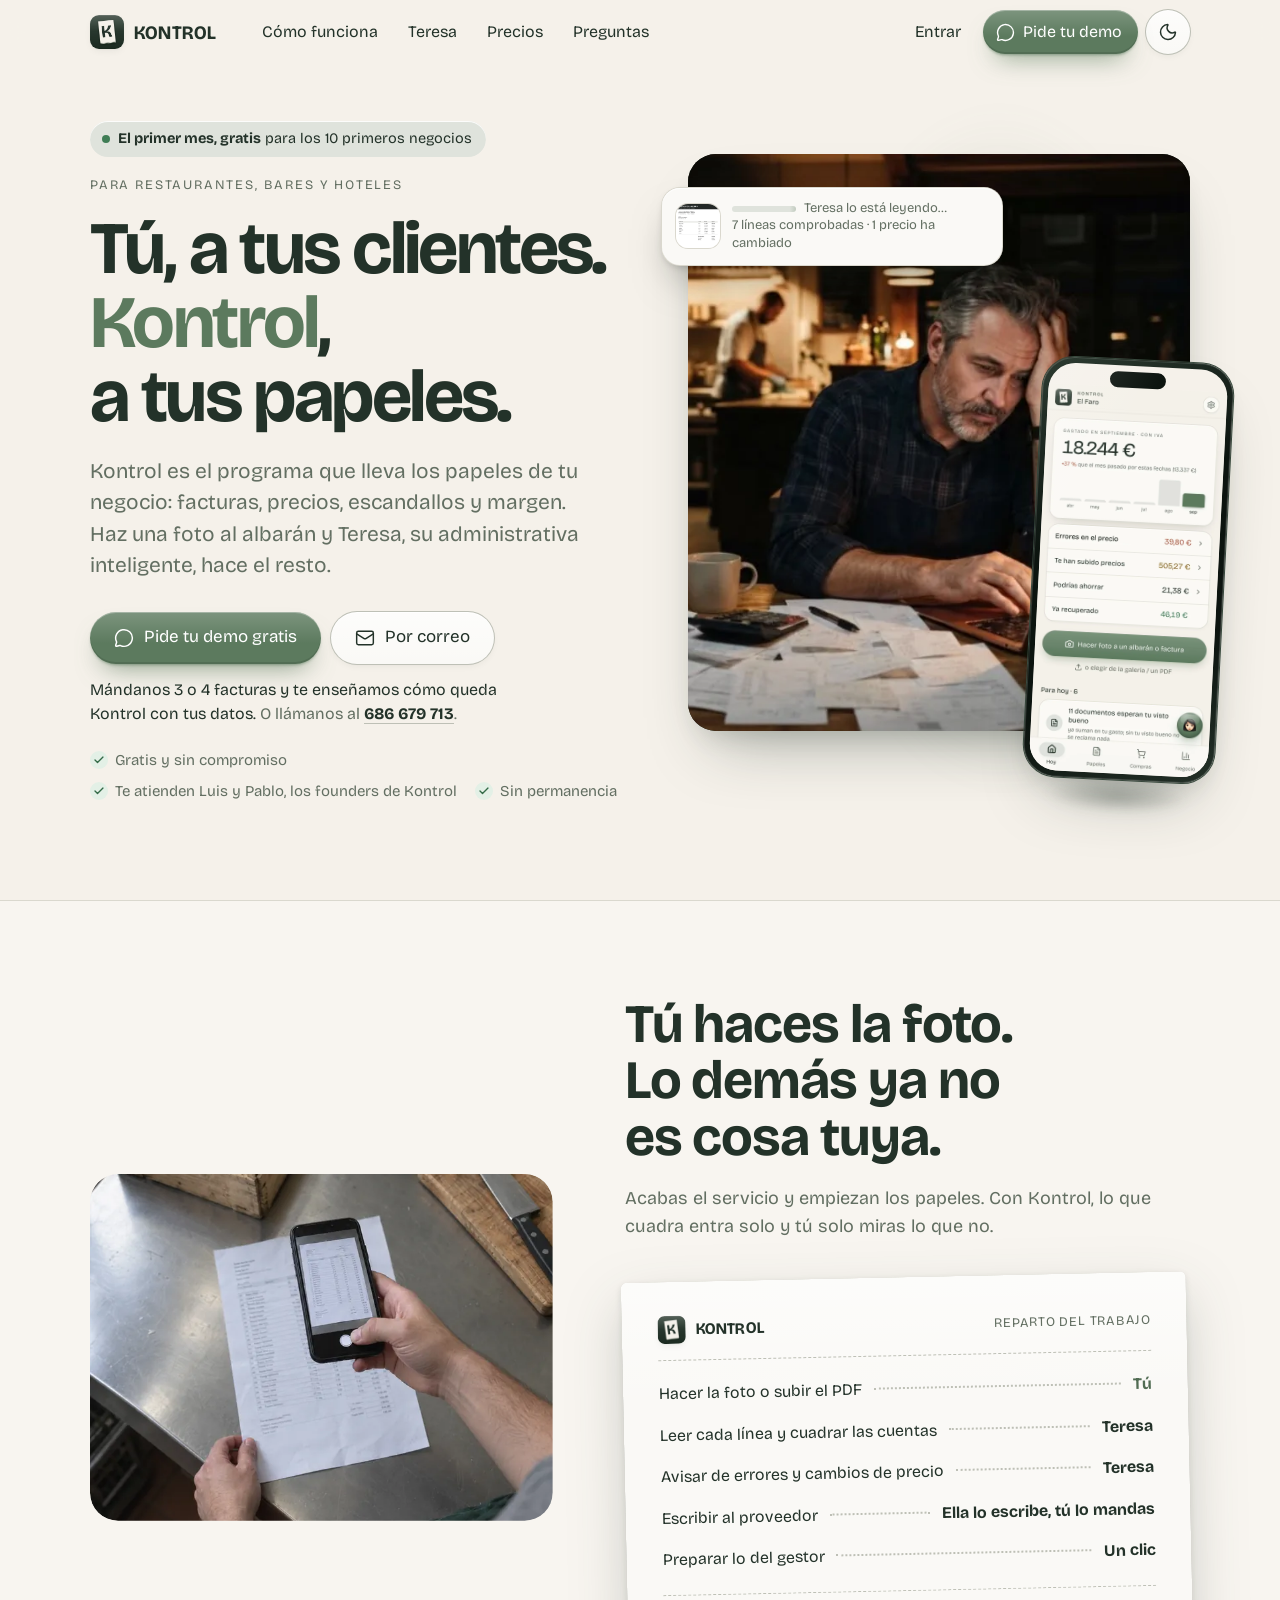
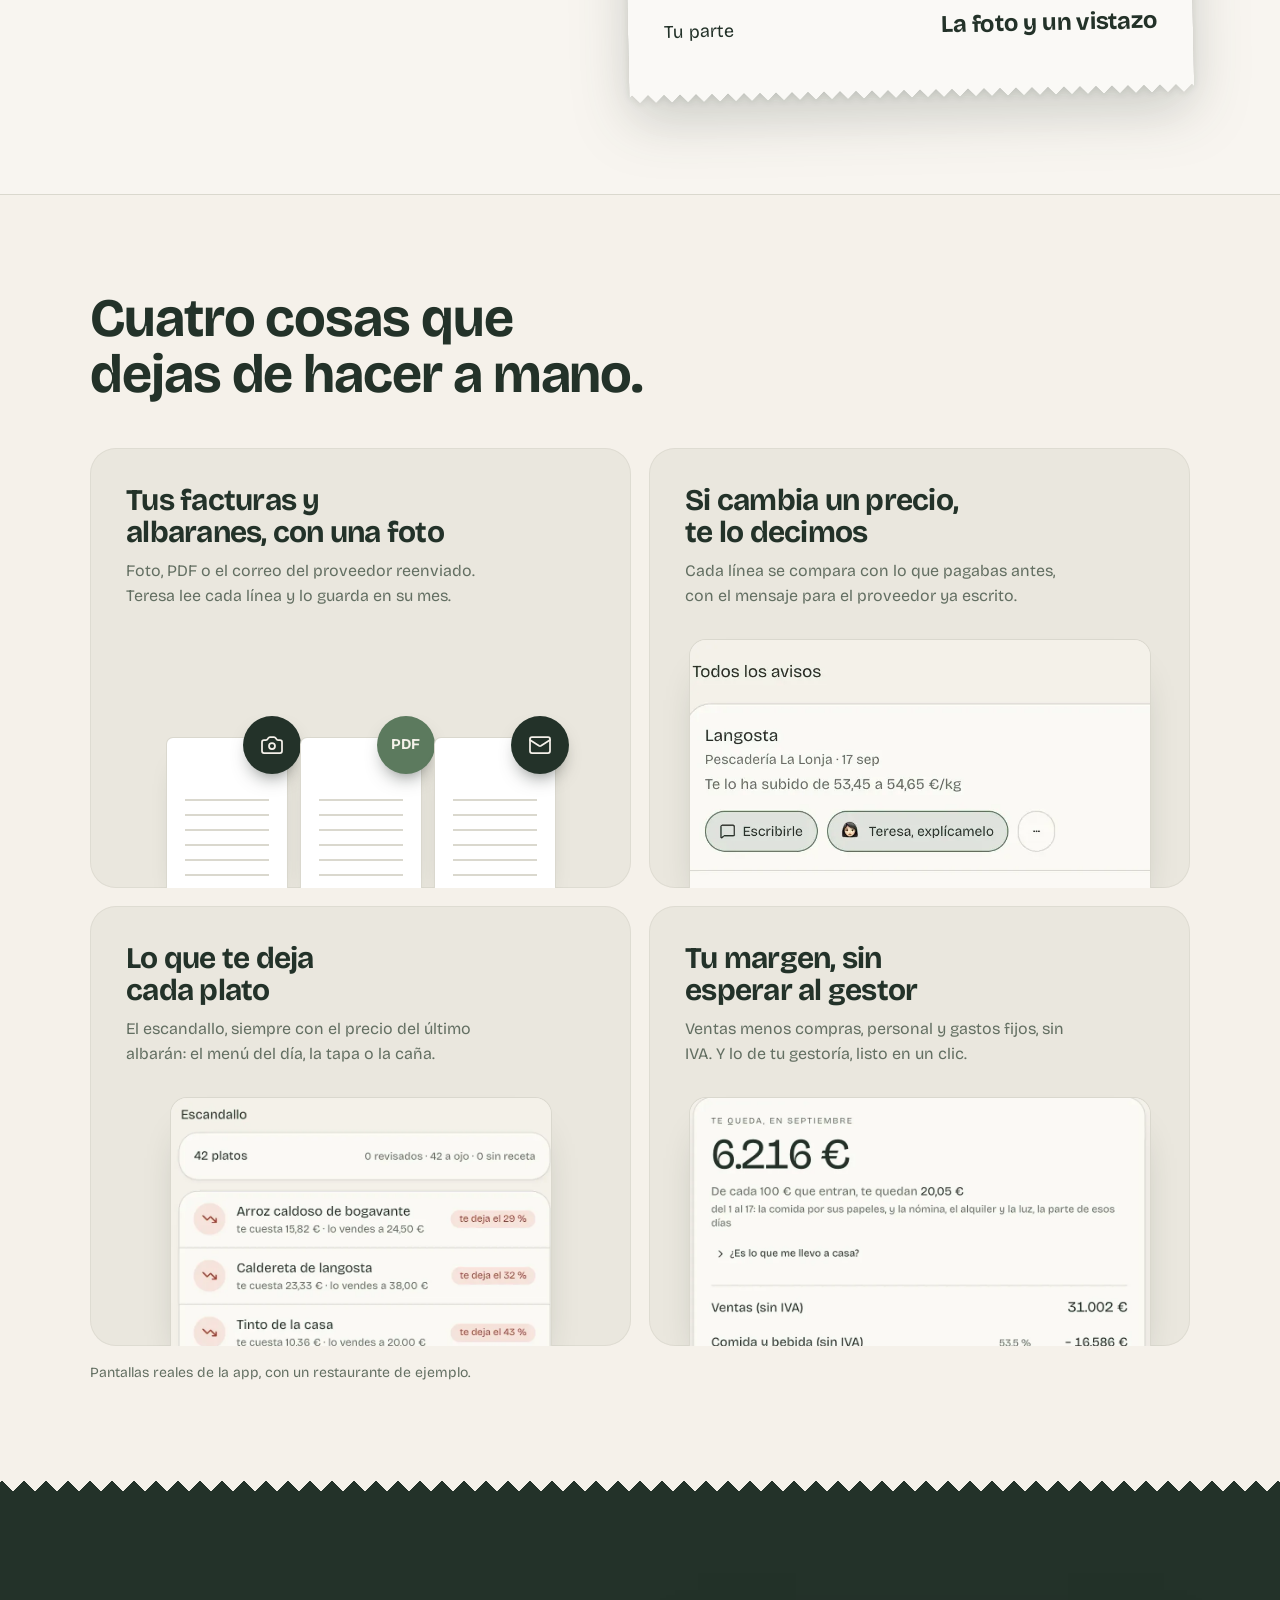
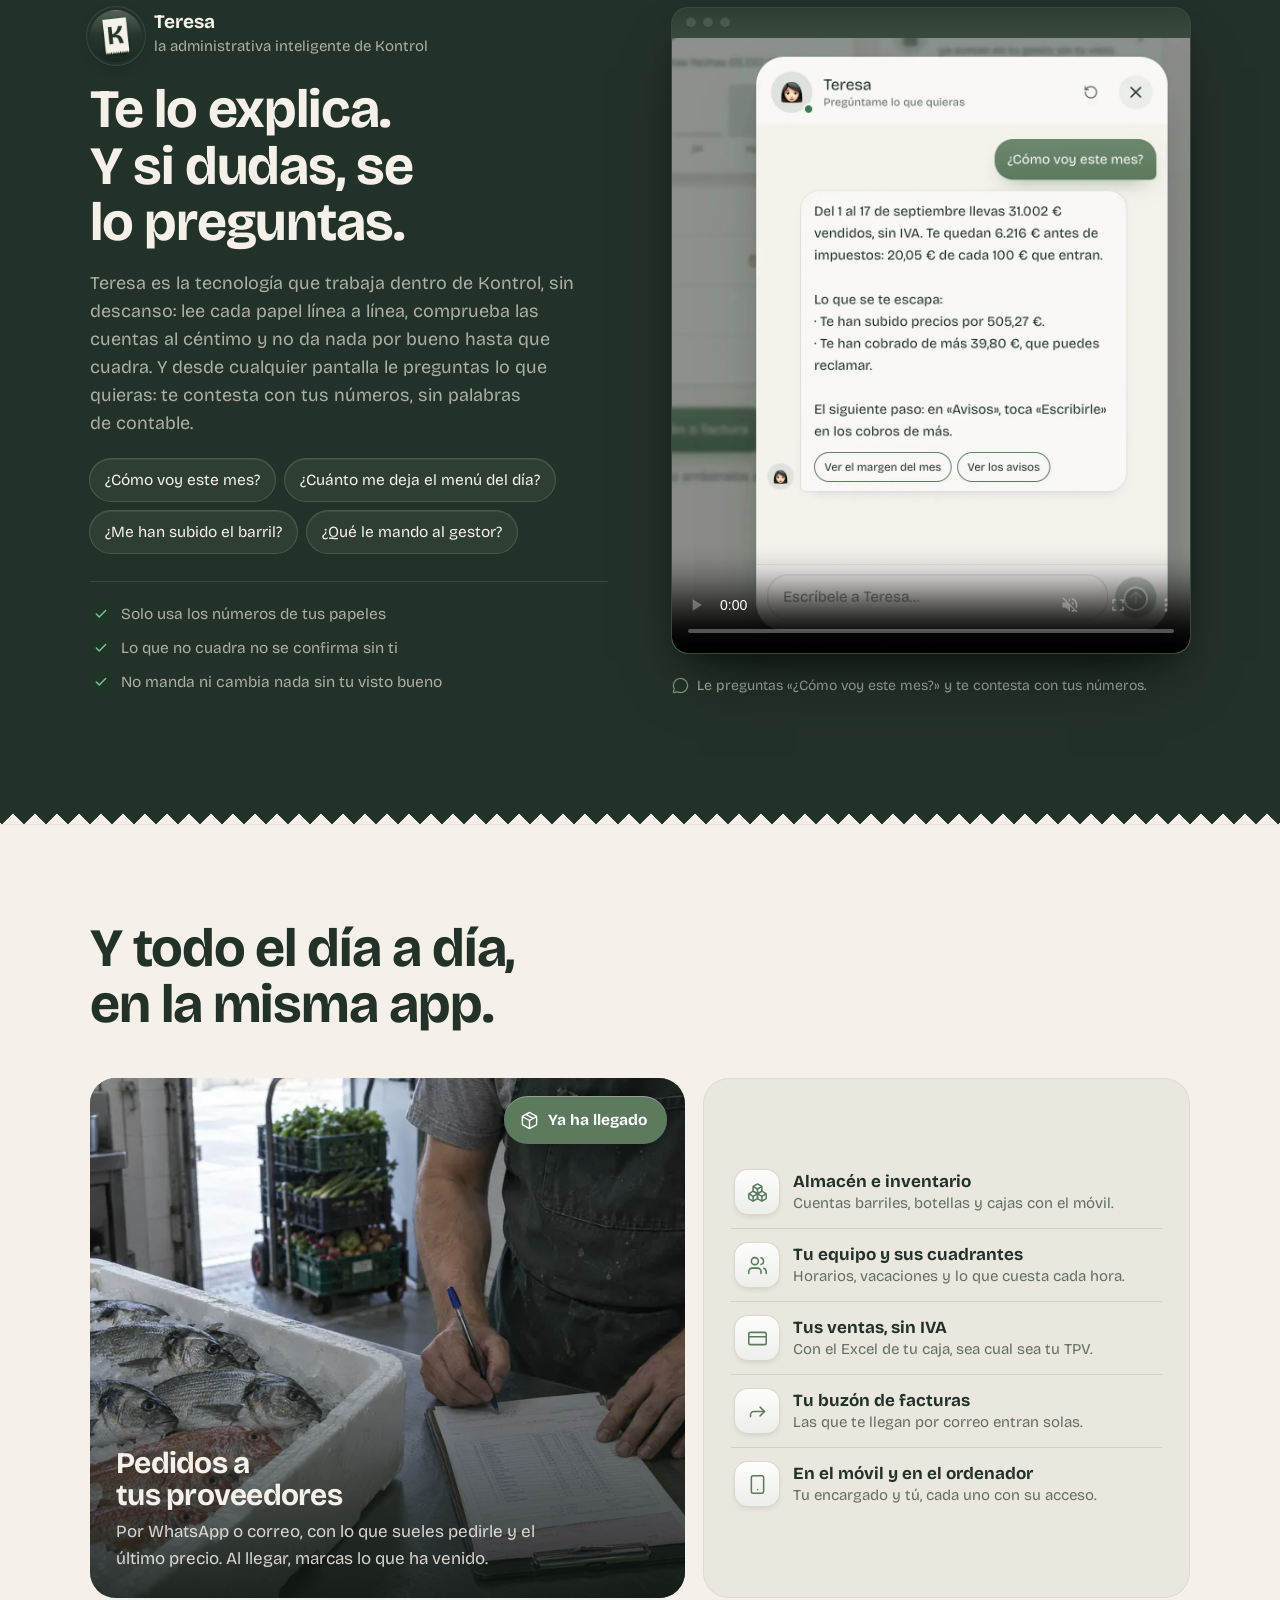
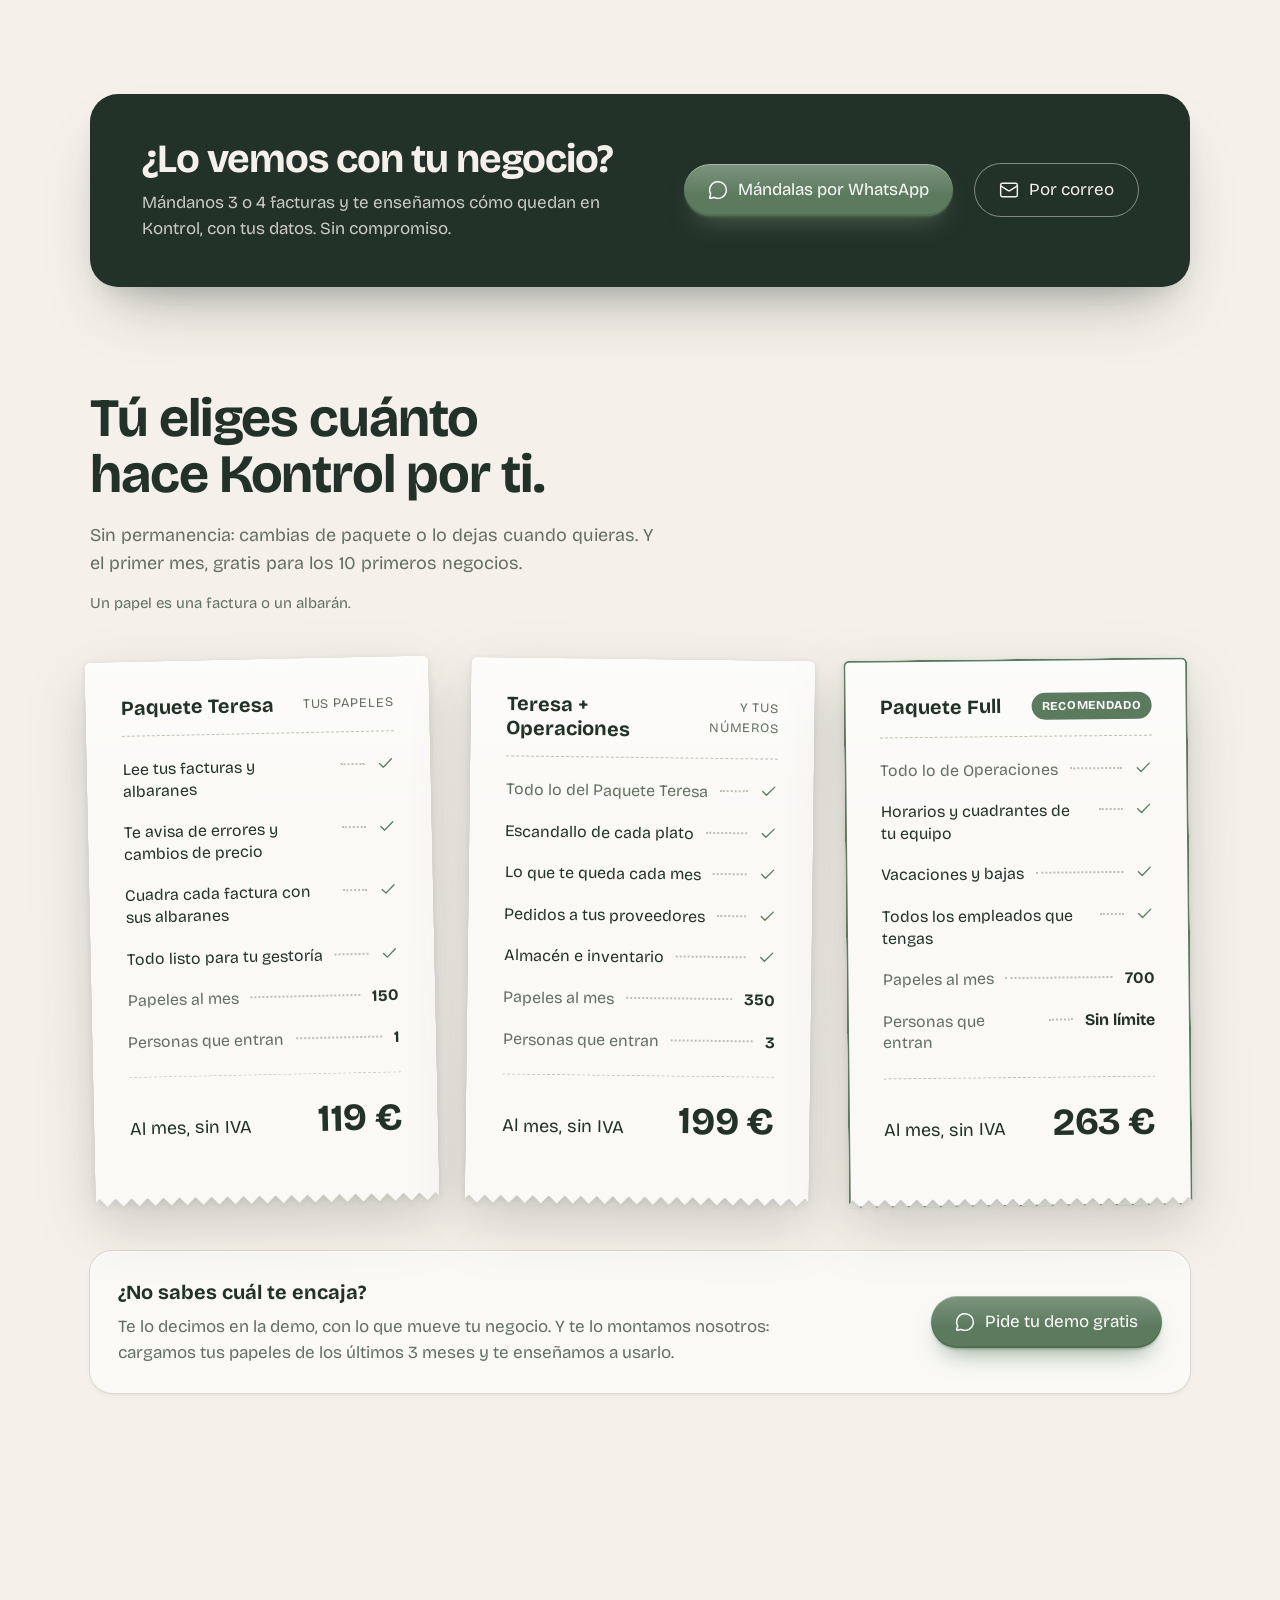
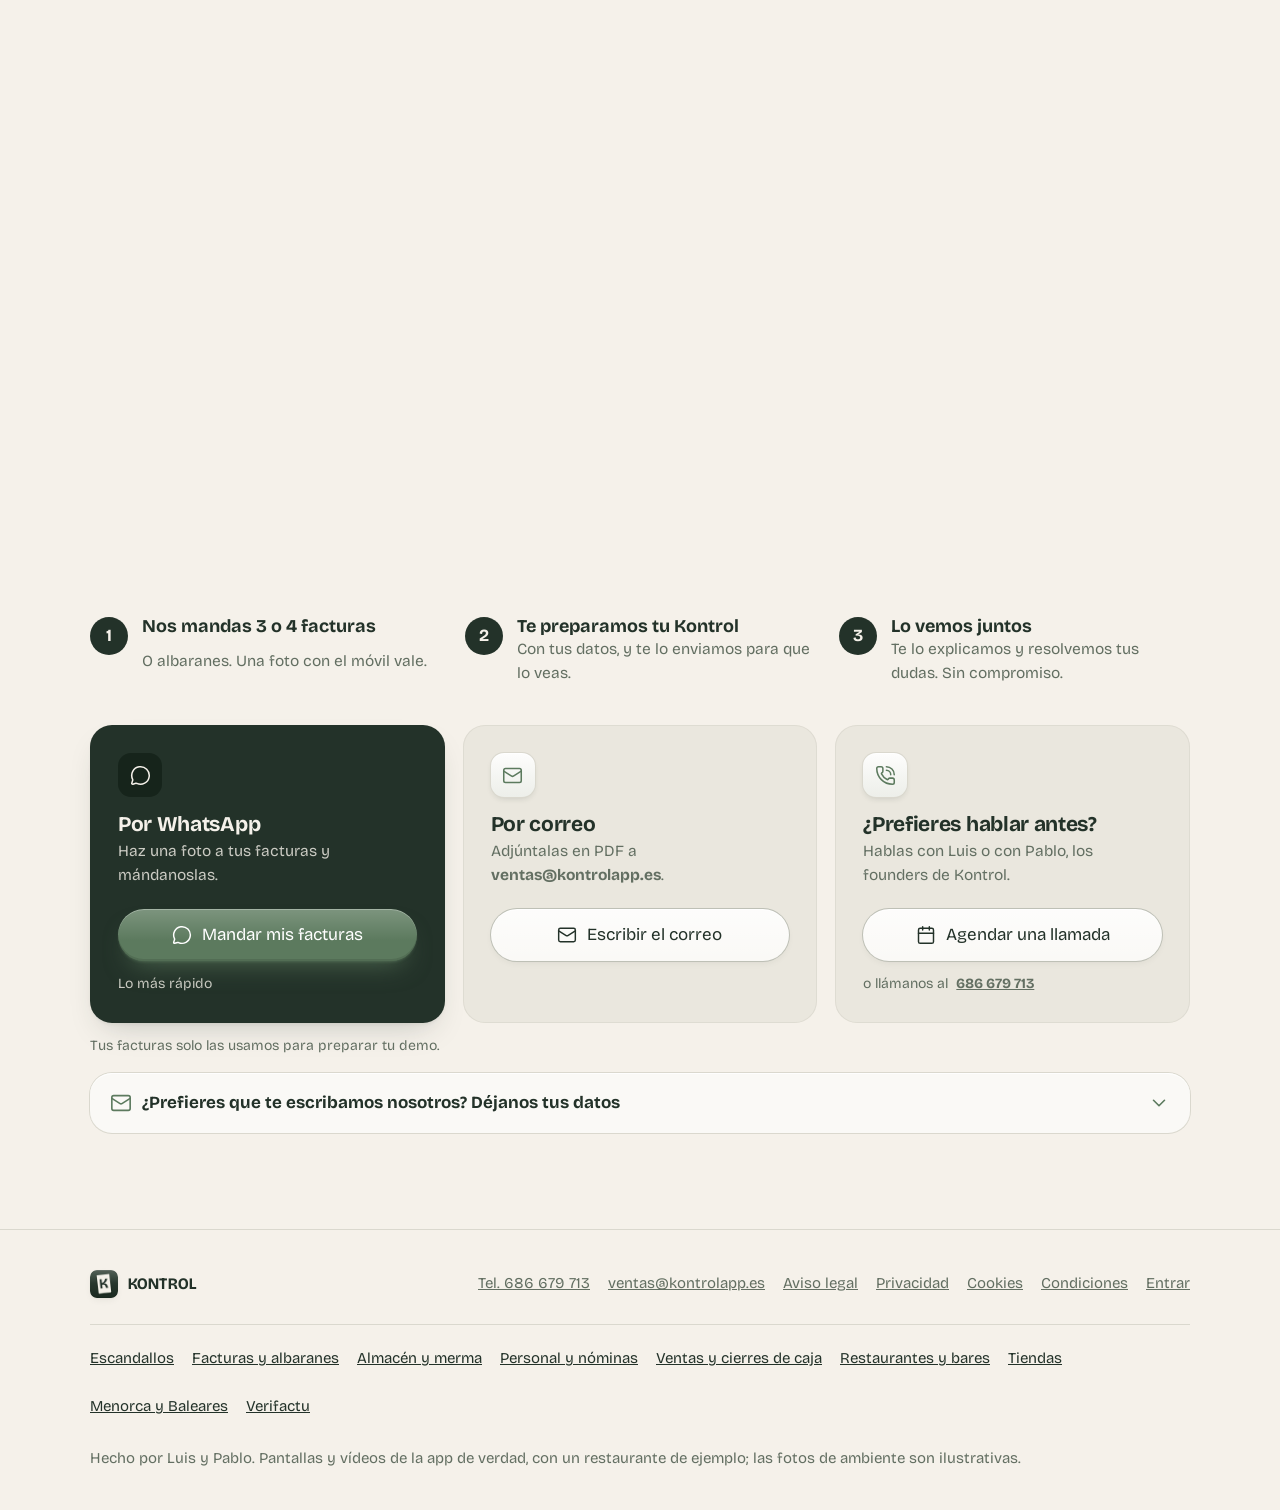
==== commit d2889982: "SEO: las 9 páginas, cortas como la portada y sin precios Pablo (18-nov): «no vamos a poner los preci" ====
--- a/web/index.html
+++ b/web/index.html
@@ -976,6 +976,7 @@
 /* Contacto: tres tarjetas iguales; la de la demo, destacada. El correo, plegado debajo */
 .canales{display:grid;gap:12px;margin-top:32px}
 .canal{display:grid;grid-template-columns:auto minmax(0,1fr);column-gap:14px;row-gap:4px;align-items:center;padding:20px;border-radius:22px;background:color-mix(in srgb,var(--niebla) 42%,var(--fondo));box-shadow:inset 0 0 0 1px color-mix(in srgb,var(--borde) 70%,transparent)}
+:root[data-tema="oscuro"] .canal:not(.canal-principal){background:var(--superficie)}
 .canal .tecla{grid-row:span 2}
 .canal h3{font-size:21px;letter-spacing:-.015em}
 .canal p{color:var(--texto-2);font-size:15.5px}
@@ -1465,7 +1466,7 @@
   <div class="envoltura">
     <span class="marca"><img src="img/kontrol-icono.webp" alt="" width="28" height="28"><span class="nombre-marca" data-marca="producto">Kontrol</span></span>
     <nav aria-label="Legal"><a data-tel href="tel:+34686679713">Tel.&nbsp;<span data-telefono>686 679 713</span></a><a data-correo href="mailto:ventas@kontrolapp.es">ventas@kontrolapp.es</a><a href="https://app.kontrolapp.es/legal">Aviso legal</a><a href="https://app.kontrolapp.es/privacidad">Privacidad</a><a href="https://app.kontrolapp.es/cookies">Cookies</a><a href="https://app.kontrolapp.es/condiciones">Condiciones</a><a data-entrar href="https://app.kontrolapp.es/app/entrar">Entrar</a></nav>
-    <nav class="mas-paginas" aria-label="Más sobre Kontrol"><a href="/escandallos/">Escandallos</a><a href="/facturas-y-albaranes/">Facturas y albaranes</a><a href="/almacen-y-merma/">Almacén y merma</a><a href="/personal-y-nominas/">Personal y nóminas</a><a href="/ventas-y-cierres-de-caja/">Ventas y cierres de caja</a><a href="/precios/">Precios</a><a href="/restaurantes-y-bares/">Restaurantes y bares</a><a href="/tiendas/">Tiendas</a><a href="/menorca-y-baleares/">Menorca y Baleares</a><a href="/verifactu/">Verifactu</a></nav>
+    <nav class="mas-paginas" aria-label="Más sobre Kontrol"><a href="/escandallos/">Escandallos</a><a href="/facturas-y-albaranes/">Facturas y albaranes</a><a href="/almacen-y-merma/">Almacén y merma</a><a href="/personal-y-nominas/">Personal y nóminas</a><a href="/ventas-y-cierres-de-caja/">Ventas y cierres de caja</a><a href="/restaurantes-y-bares/">Restaurantes y bares</a><a href="/tiendas/">Tiendas</a><a href="/menorca-y-baleares/">Menorca y Baleares</a><a href="/verifactu/">Verifactu</a></nav>
     <span>Hecho por Luis y Pablo. Pantallas y vídeos de la app de verdad, con un restaurante de ejemplo; las fotos de ambiente son ilustrativas.</span>
   </div>
 </footer>
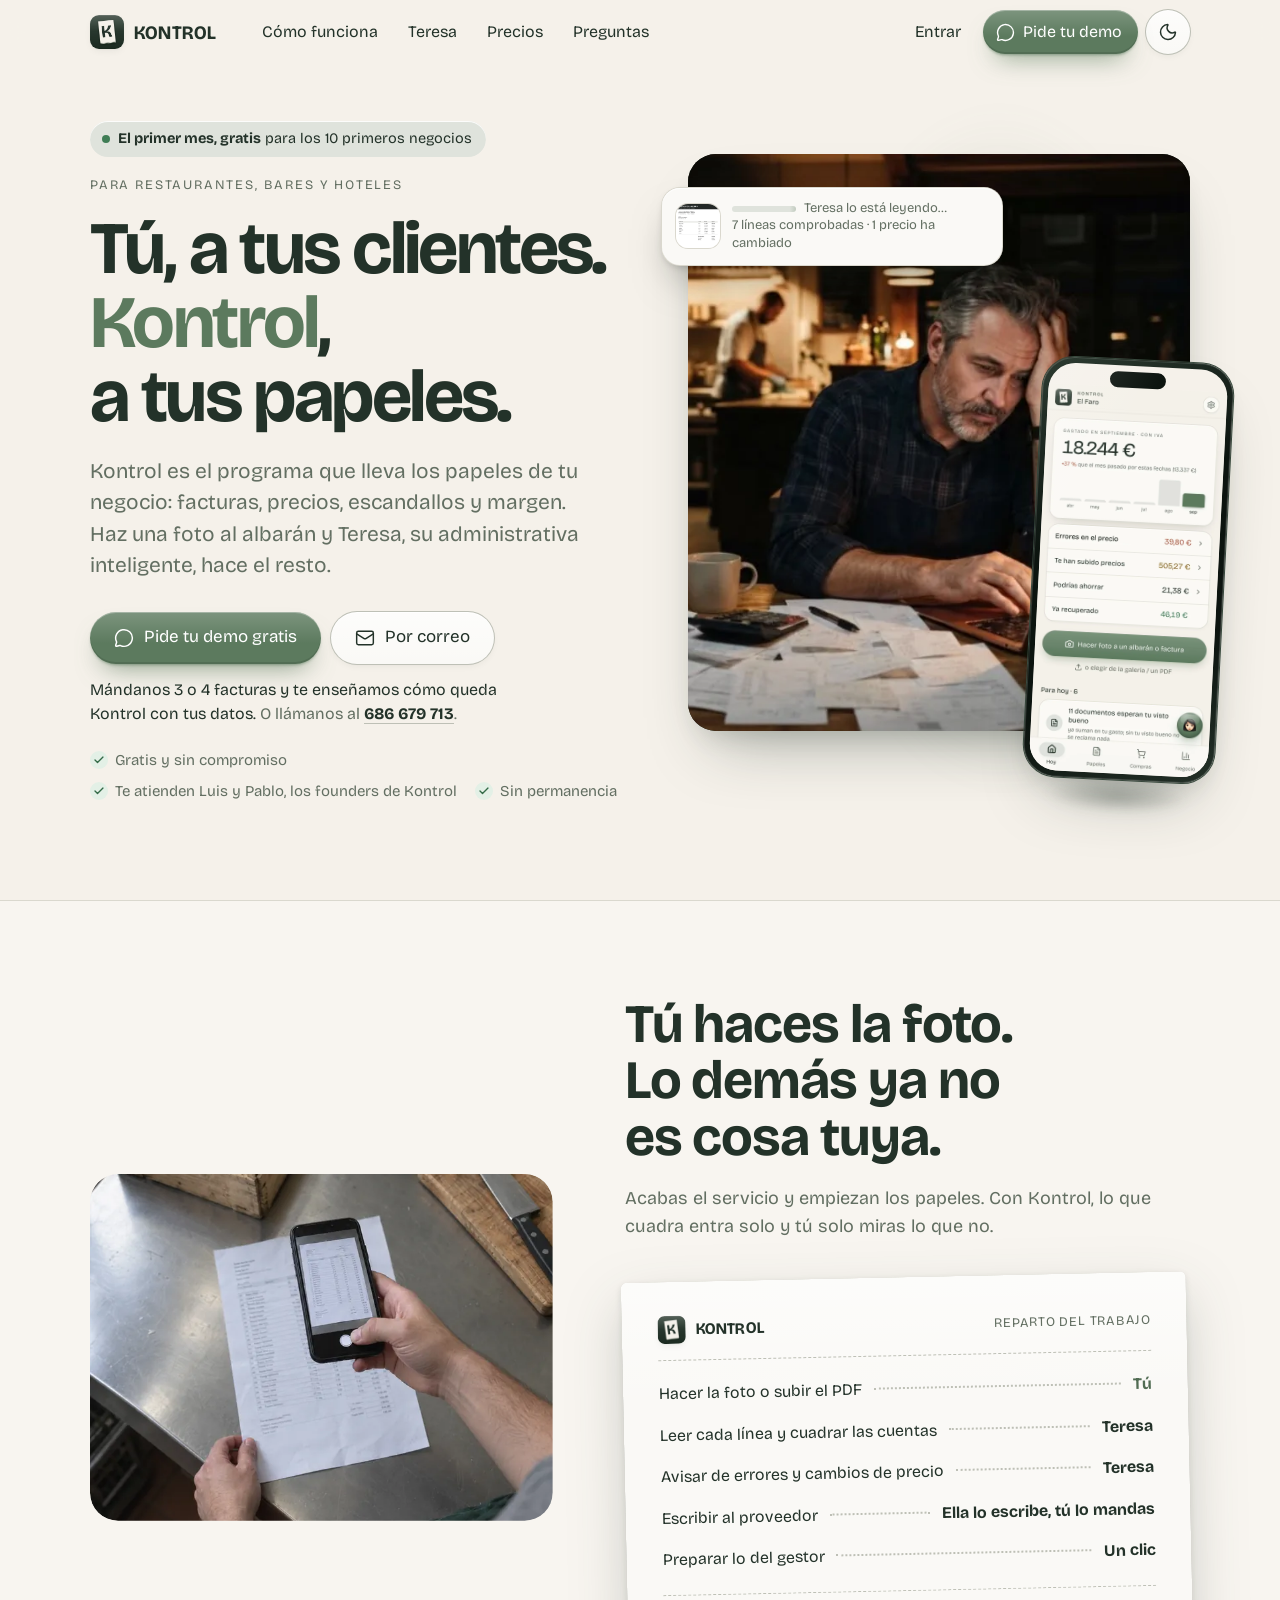
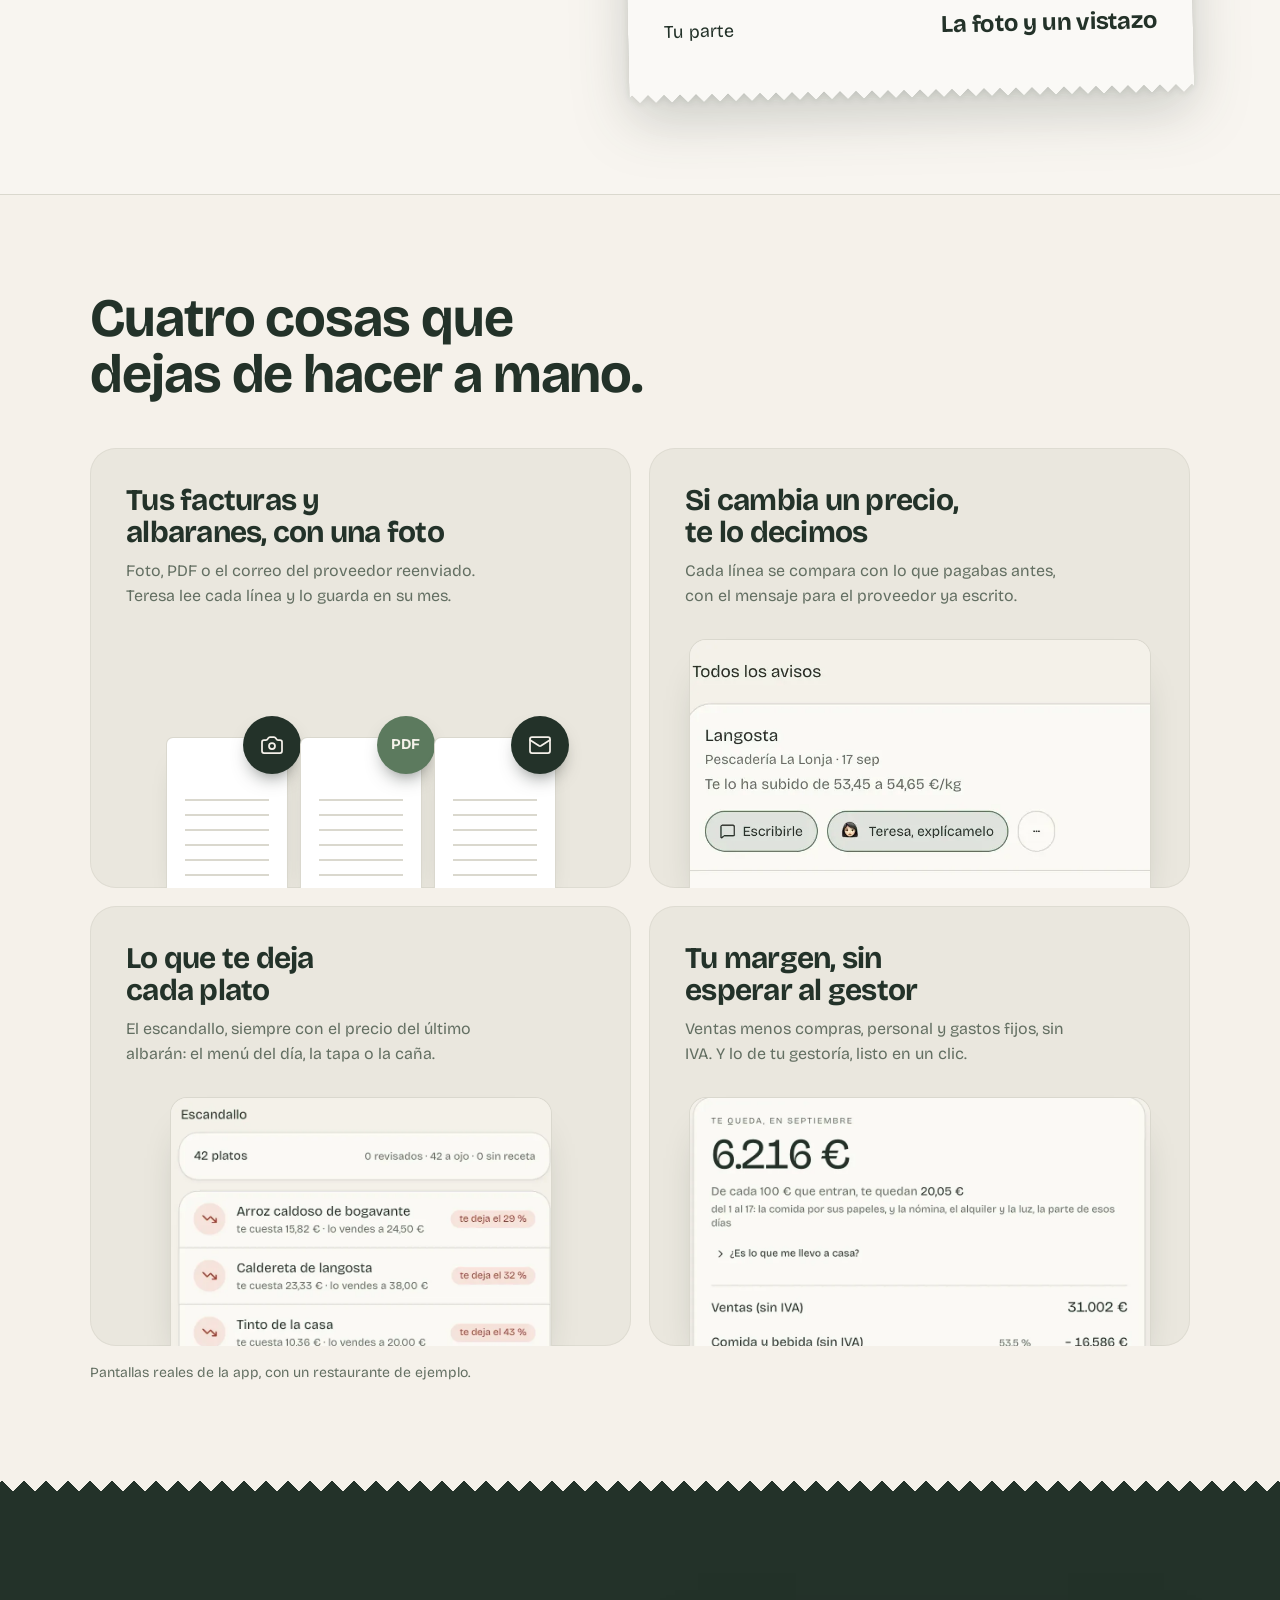
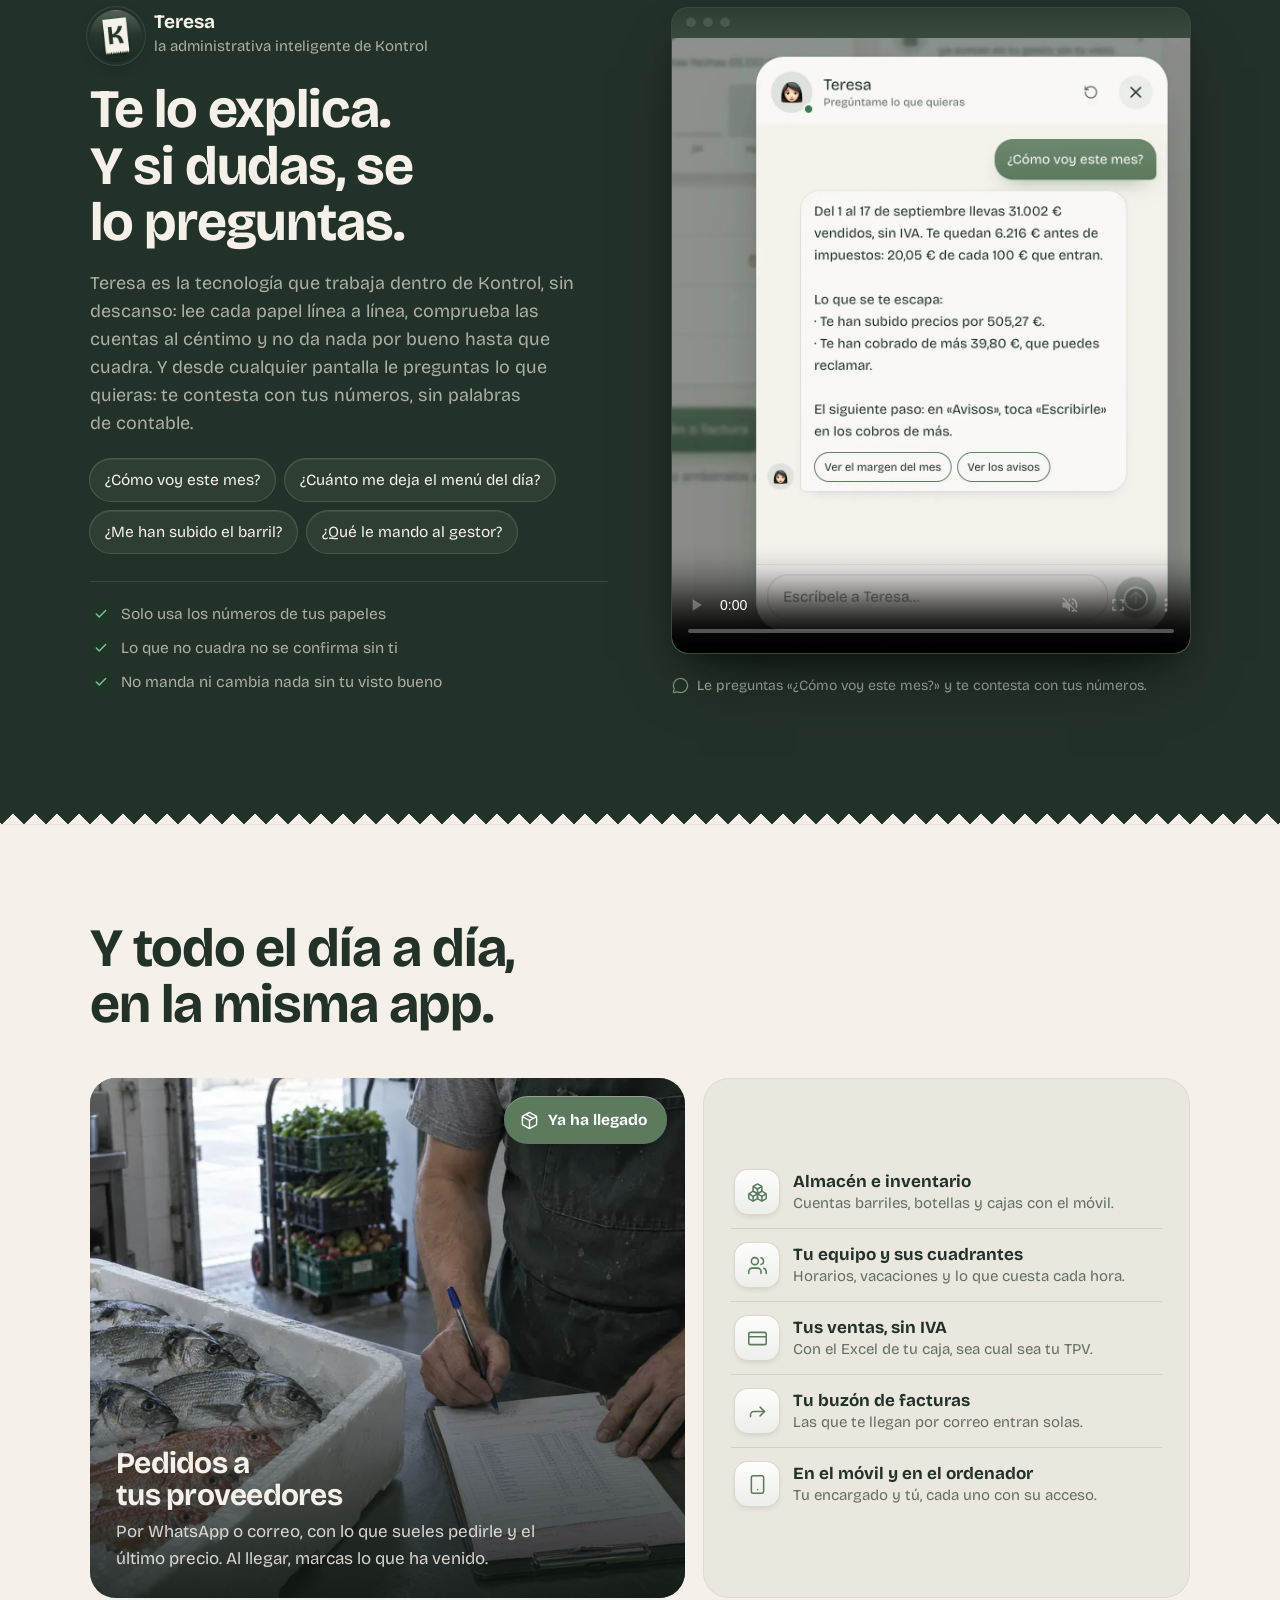
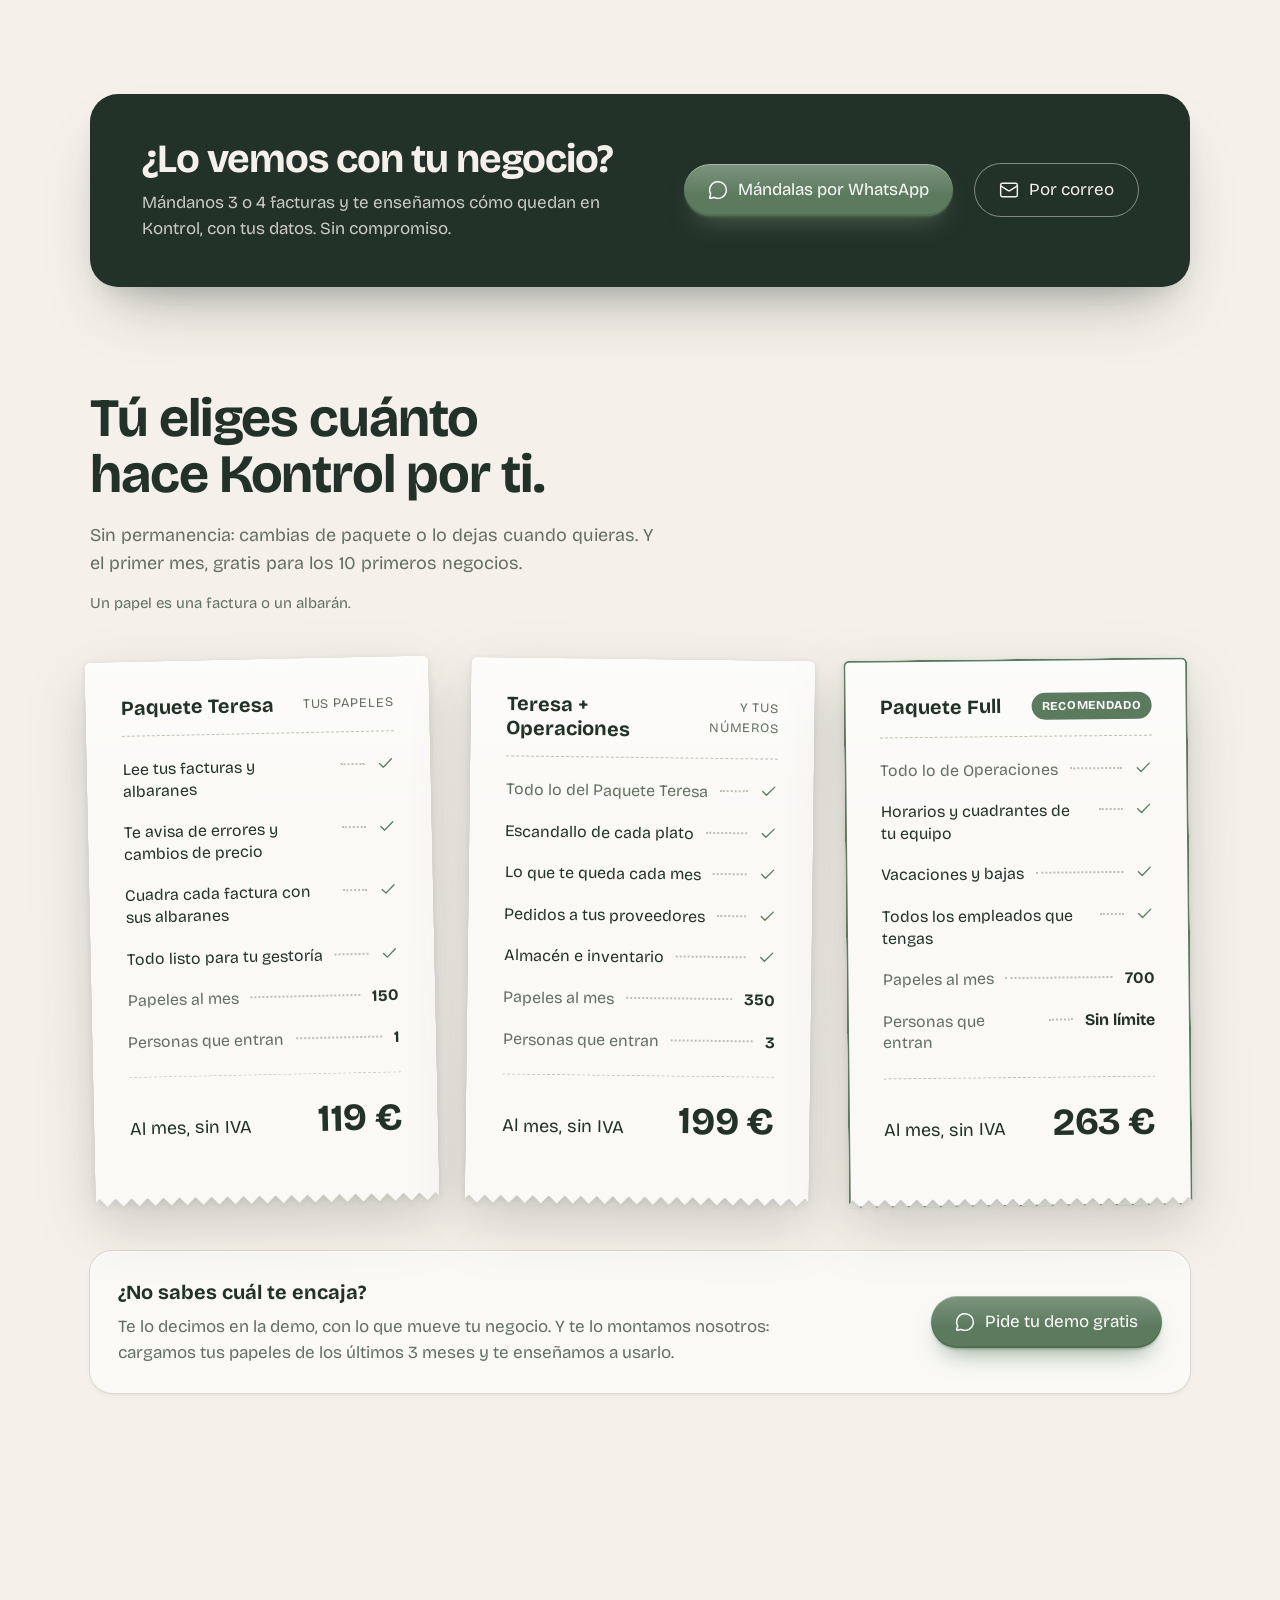
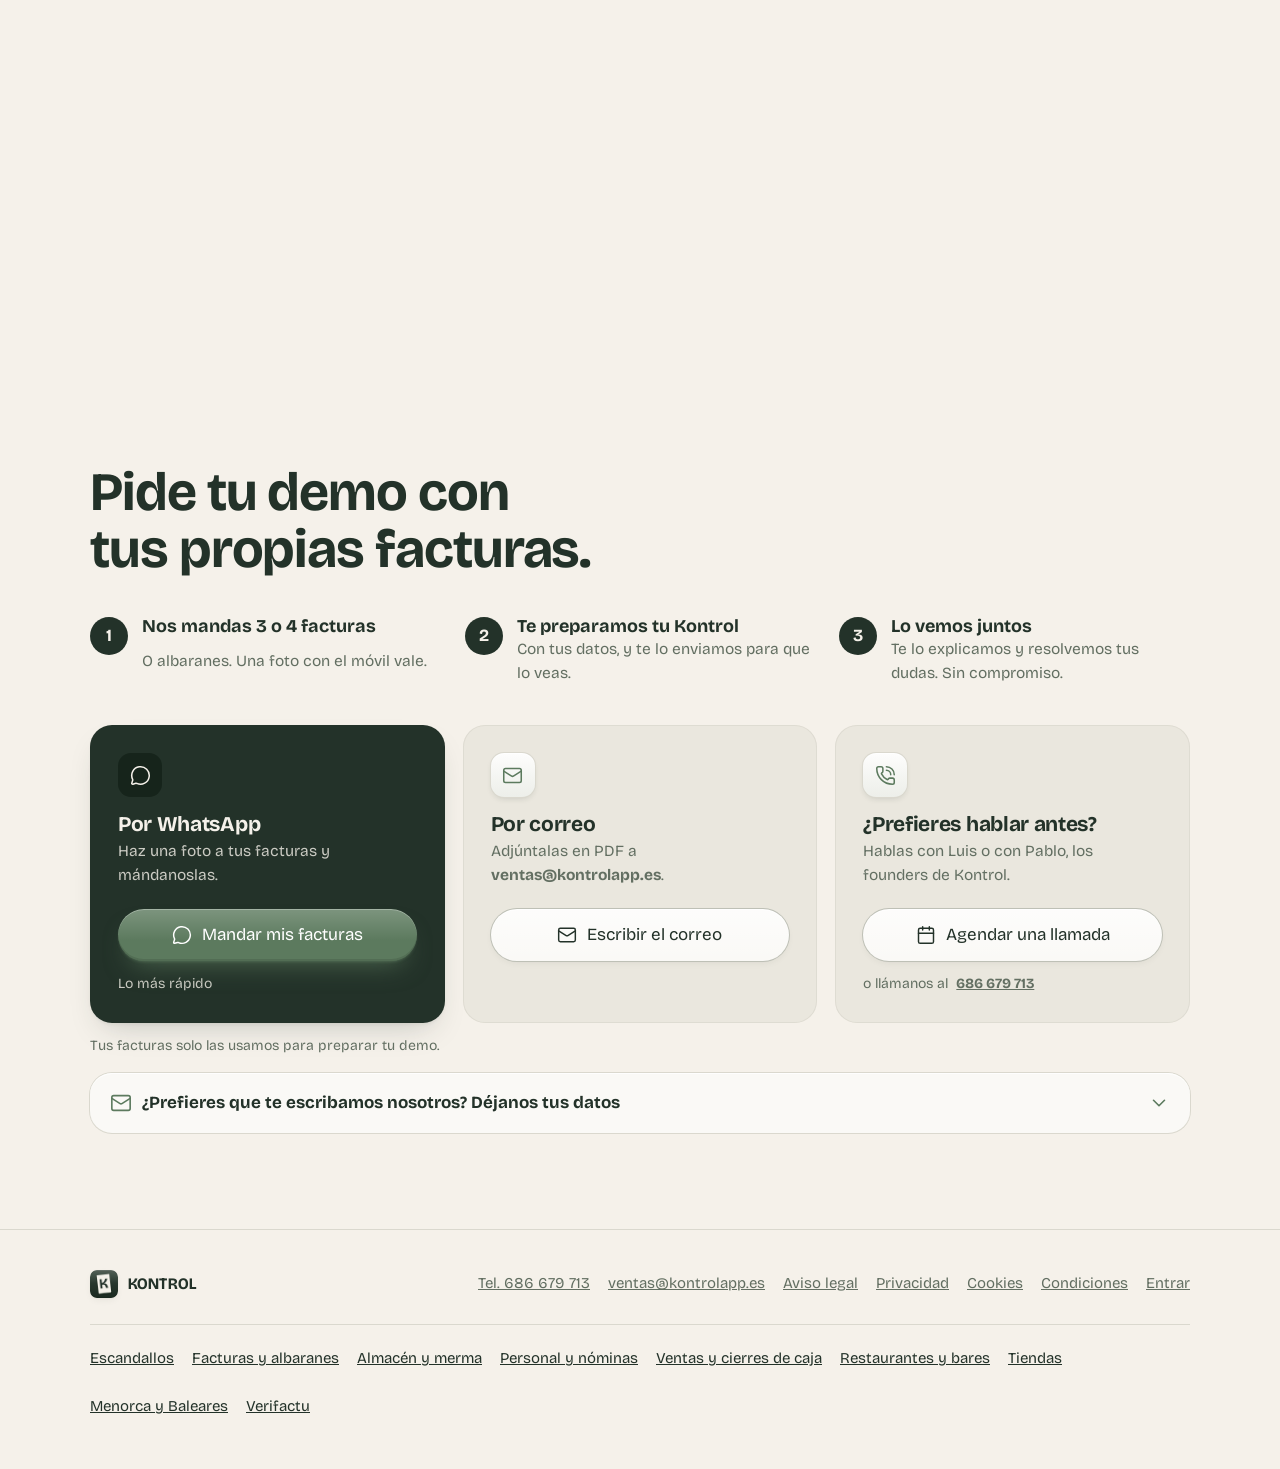
==== commit 907c40e3: "Pie: fuera la línea «Hecho por Luis y Pablo. Pantallas y vídeos…» (Pablo: «no me gusta ese texto») E" ====
--- a/web/index.html
+++ b/web/index.html
@@ -1467,7 +1467,6 @@
     <span class="marca"><img src="img/kontrol-icono.webp" alt="" width="28" height="28"><span class="nombre-marca" data-marca="producto">Kontrol</span></span>
     <nav aria-label="Legal"><a data-tel href="tel:+34686679713">Tel.&nbsp;<span data-telefono>686 679 713</span></a><a data-correo href="mailto:ventas@kontrolapp.es">ventas@kontrolapp.es</a><a href="https://app.kontrolapp.es/legal">Aviso legal</a><a href="https://app.kontrolapp.es/privacidad">Privacidad</a><a href="https://app.kontrolapp.es/cookies">Cookies</a><a href="https://app.kontrolapp.es/condiciones">Condiciones</a><a data-entrar href="https://app.kontrolapp.es/app/entrar">Entrar</a></nav>
     <nav class="mas-paginas" aria-label="Más sobre Kontrol"><a href="/escandallos/">Escandallos</a><a href="/facturas-y-albaranes/">Facturas y albaranes</a><a href="/almacen-y-merma/">Almacén y merma</a><a href="/personal-y-nominas/">Personal y nóminas</a><a href="/ventas-y-cierres-de-caja/">Ventas y cierres de caja</a><a href="/restaurantes-y-bares/">Restaurantes y bares</a><a href="/tiendas/">Tiendas</a><a href="/menorca-y-baleares/">Menorca y Baleares</a><a href="/verifactu/">Verifactu</a></nav>
-    <span>Hecho por Luis y Pablo. Pantallas y vídeos de la app de verdad, con un restaurante de ejemplo; las fotos de ambiente son ilustrativas.</span>
   </div>
 </footer>
 
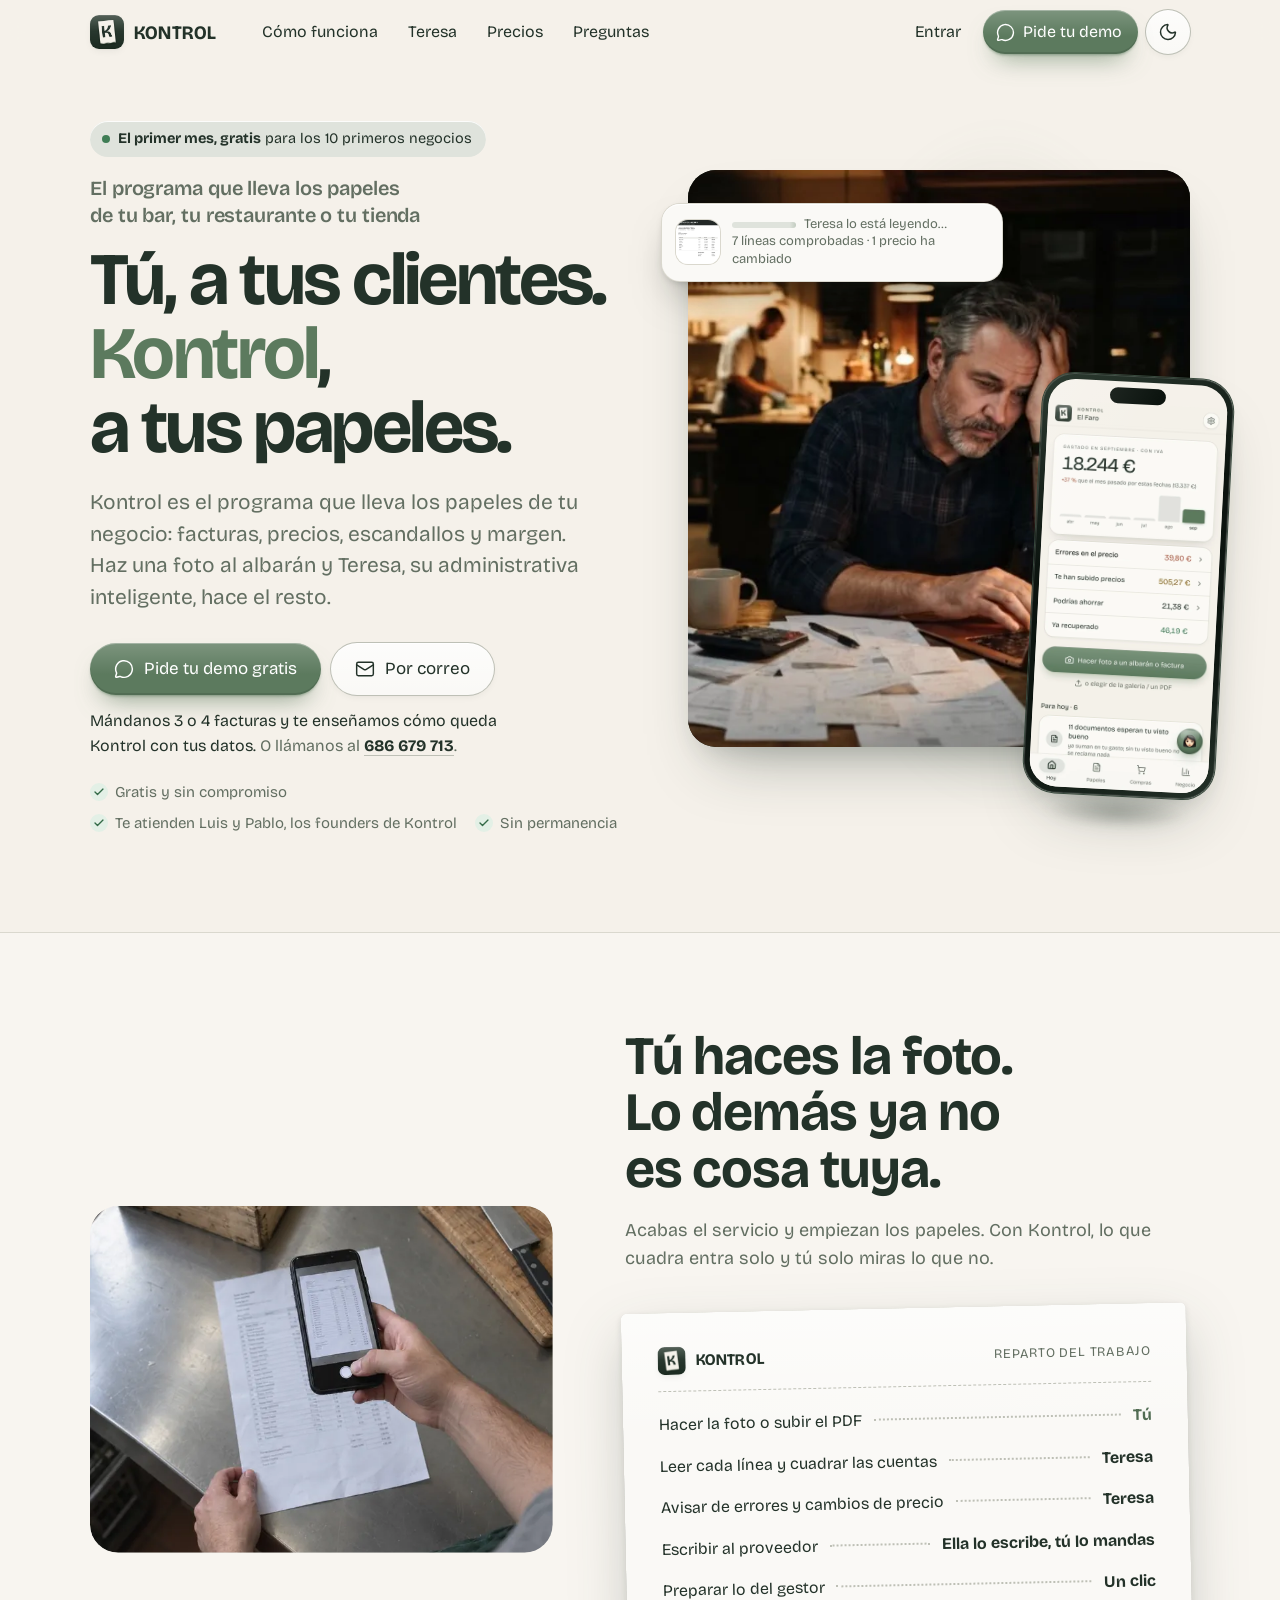
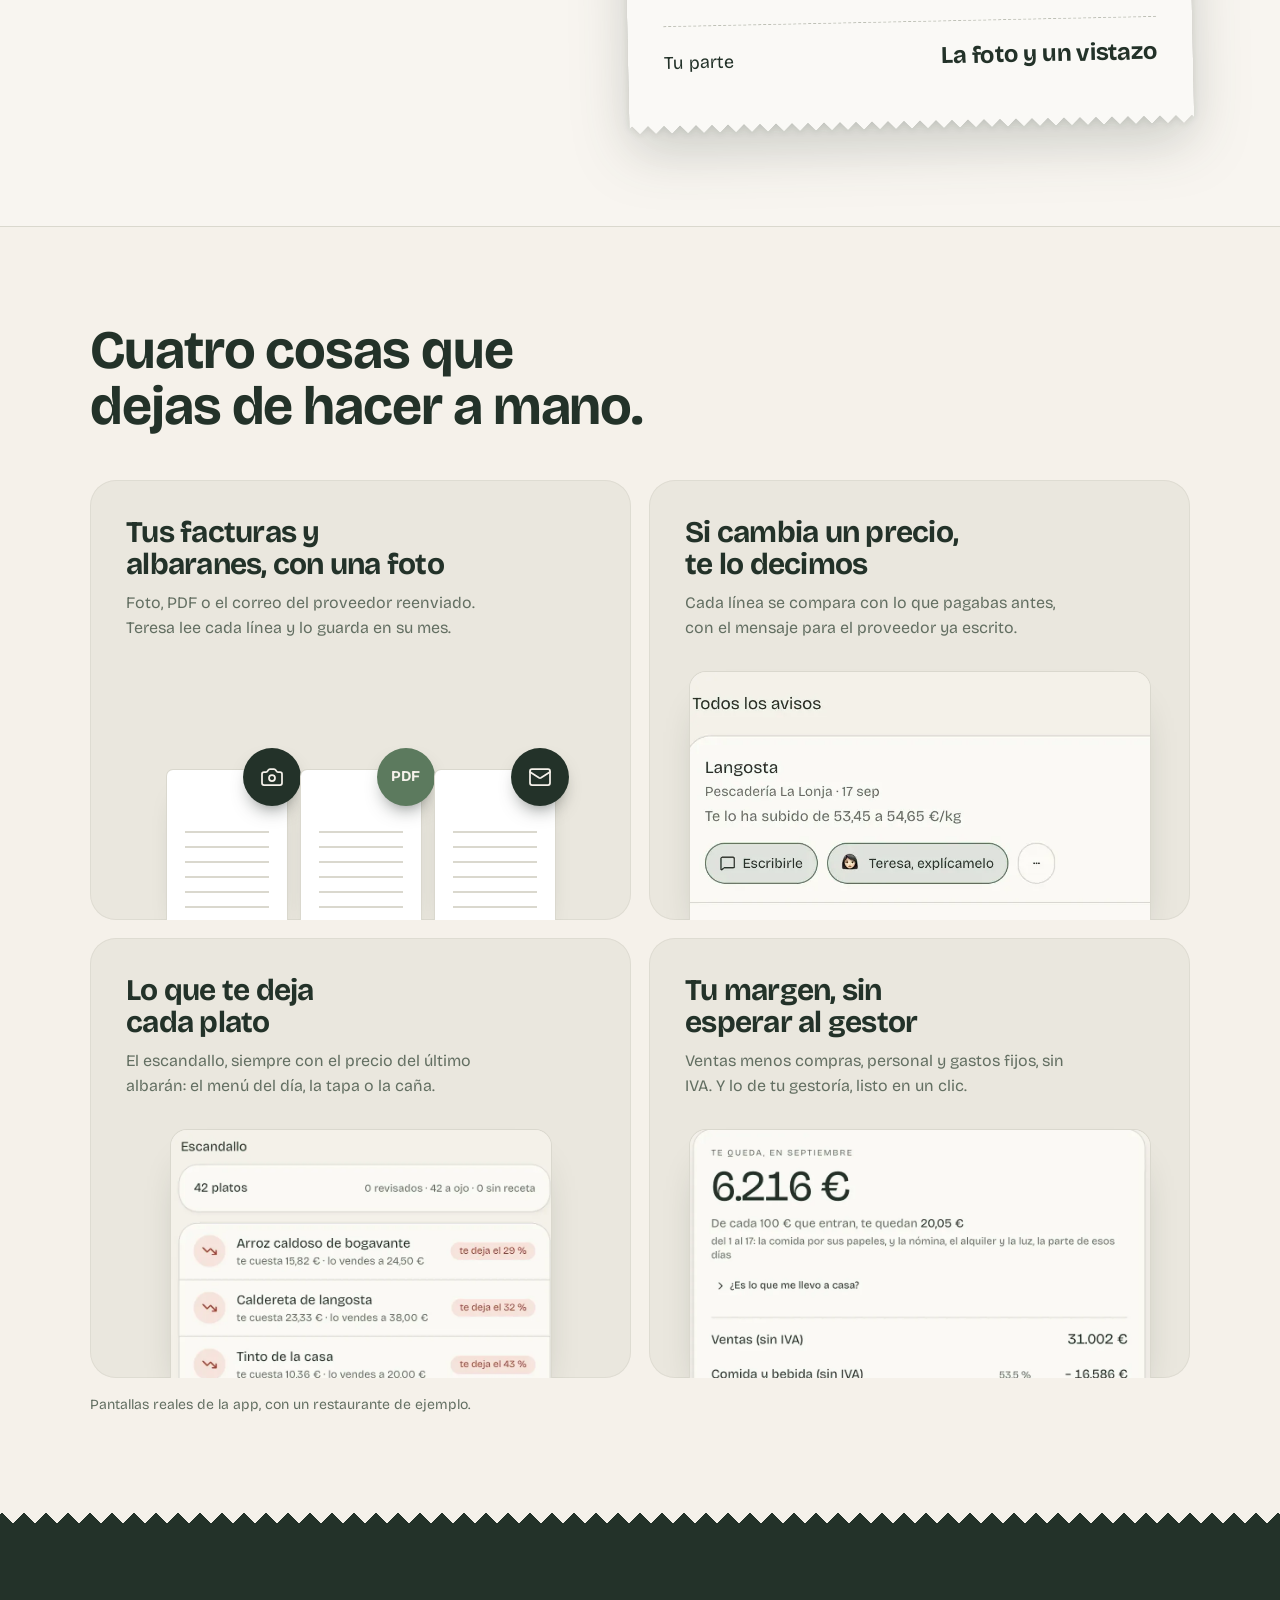
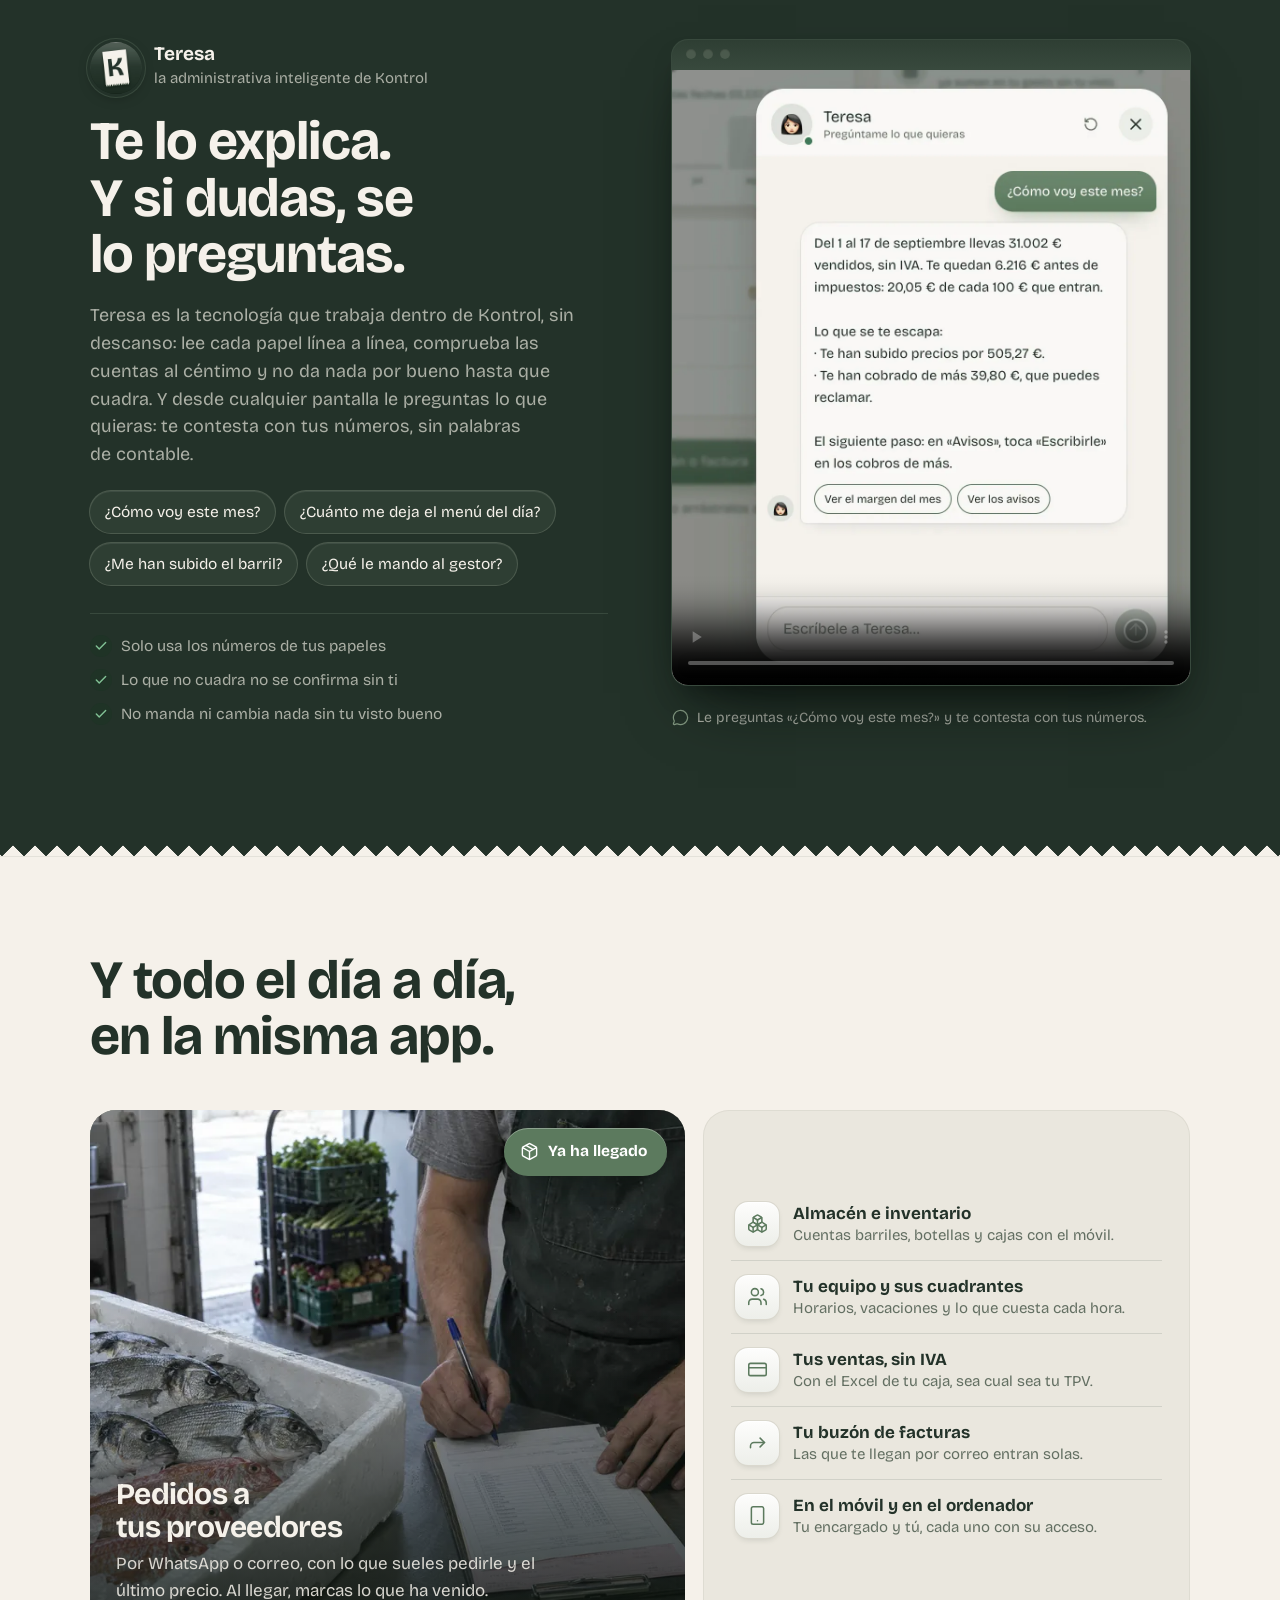
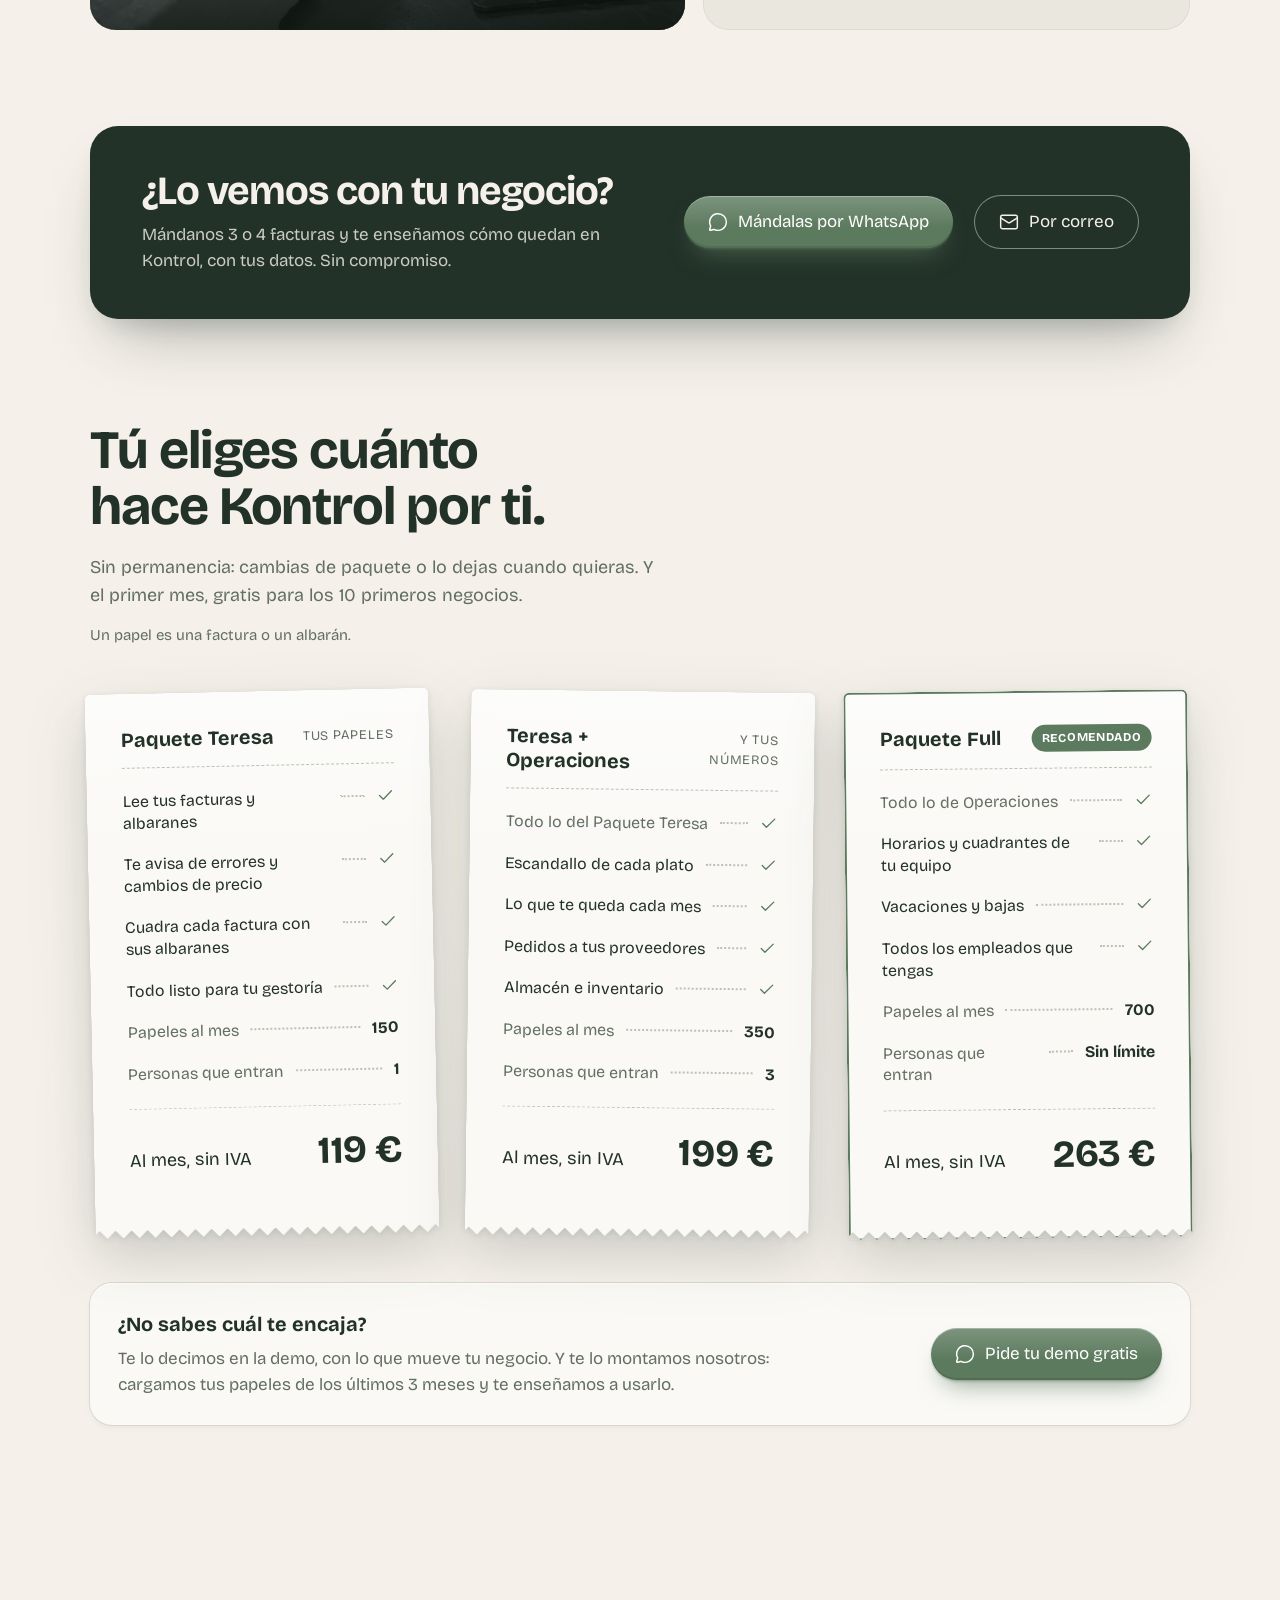
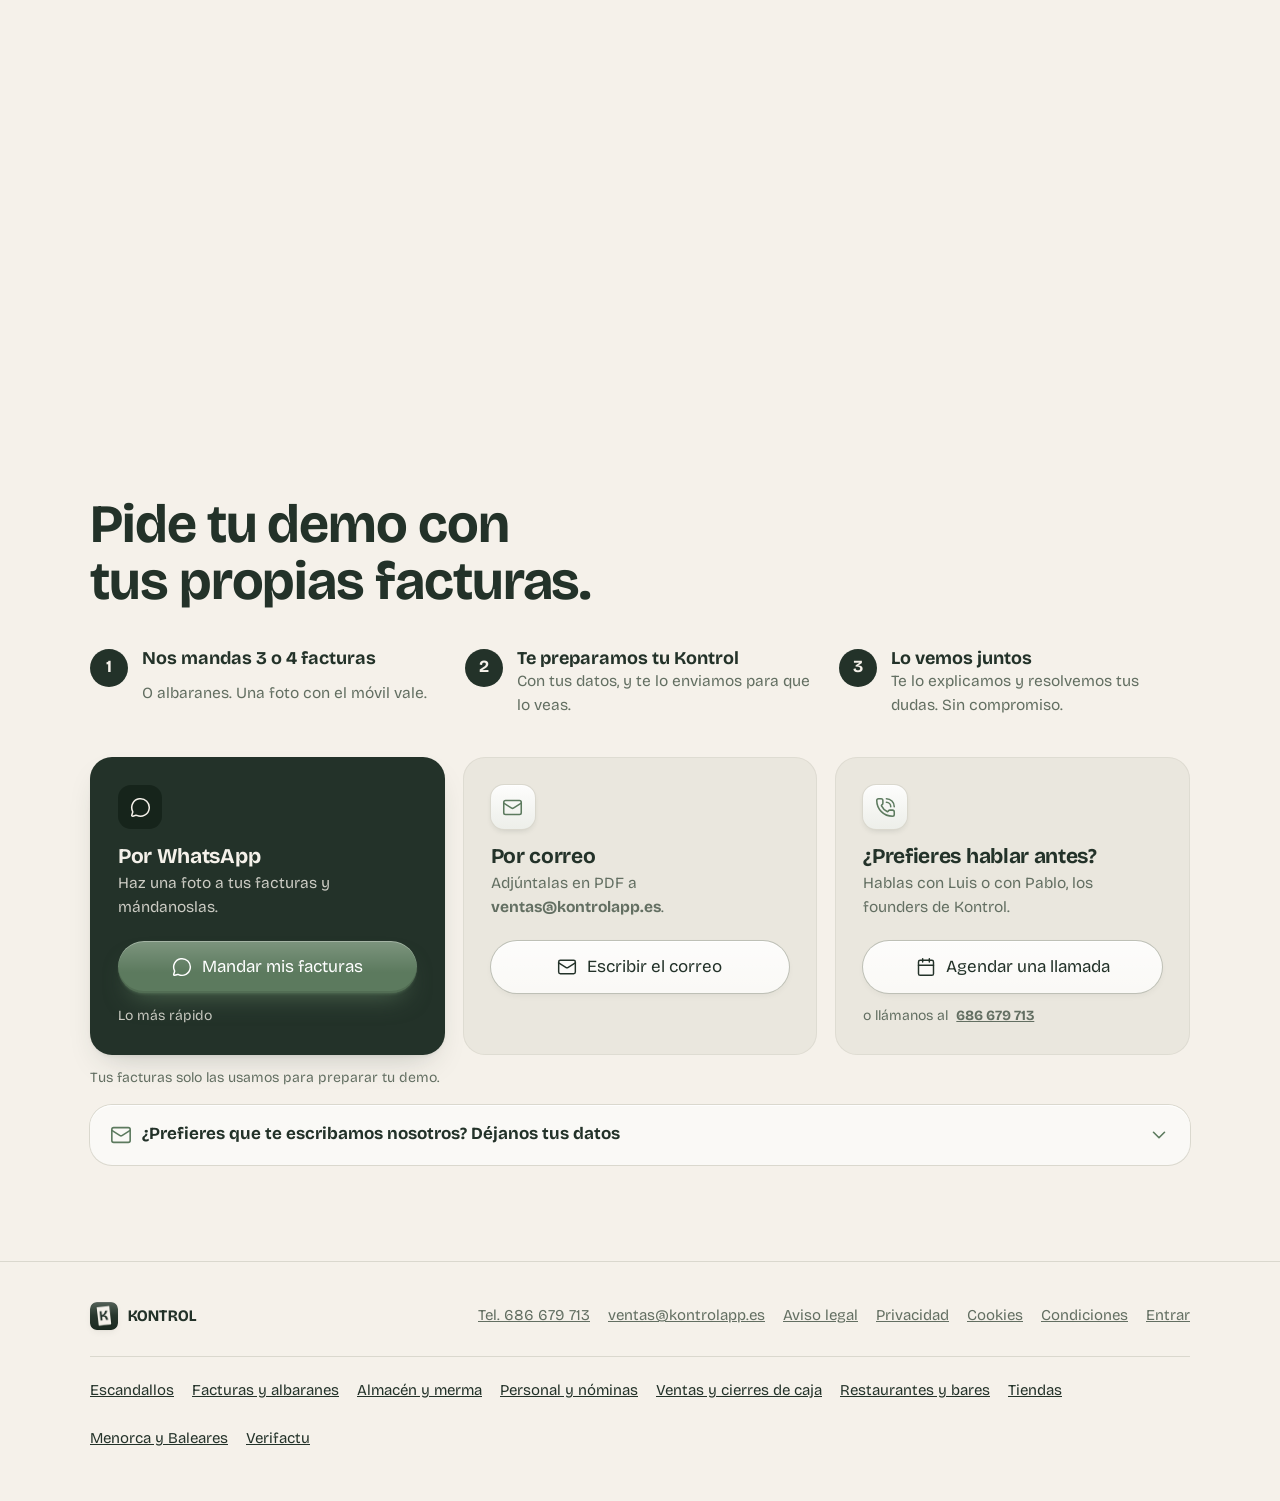
==== commit c39ed3a9: "Portada: el titular dice qué es Kontrol (la A, versión 2) Pablo eligió la versión 2. Arriba, en pequ" ====
--- a/web/index.html
+++ b/web/index.html
@@ -1036,6 +1036,9 @@
 @media (min-width:1840px){html{zoom:1.32}}
 @media (min-width:2200px){html{zoom:1.5}}
 @media (min-width:2500px){html{zoom:1.7}}
+.portada h1.titular-b{font-size:clamp(17px,4.4vw,20px);line-height:1.35;letter-spacing:-.005em;font-weight:600;color:var(--texto-2);max-width:34ch;margin-bottom:14px}
+.lema-b{font-weight:700;font-size:clamp(40px,11.4vw,74px);line-height:1;letter-spacing:-.035em;text-wrap:balance}
+.lema-b .marca-en-frase{color:var(--acento)}
 </style>
 </head>
 
@@ -1082,8 +1085,8 @@
   <section class="portada envoltura" id="inicio" aria-labelledby="t-portada">
     <div>
       <p class="promo entra" data-promo><span class="punto-vivo" aria-hidden="true"></span><span><b>El primer mes, gratis</b> <span data-promo-texto>para los 10 primeros negocios</span></span></p>
-      <p class="antetitulo entra">Para restaurantes, bares y hoteles</p>
-      <h1 id="t-portada" class="entra">Tú, a tus clientes.<br><span class="marca-en-frase" data-marca="producto">Kontrol</span>,<br>a tus papeles.</h1>
+      <h1 id="t-portada" class="entra titular-b">El programa que lleva los papeles de tu bar, tu restaurante o tu tienda</h1>
+<p class="lema-b entra">Tú, a tus clientes.<br><span class="marca-en-frase" data-marca="producto">Kontrol</span>,<br>a tus papeles.</p>
       <p class="entradilla entra"><span data-marca="producto">Kontrol</span> es el programa que lleva los papeles de tu negocio: facturas, precios, escandallos y margen. Haz una foto al albarán y <span data-marca="ayudante">Teresa</span>, su administrativa inteligente, hace el resto.</p>
       <div class="acciones entra">
         <a class="boton" data-wa href="https://wa.me/34686679713" target="_blank" rel="noopener"><svg class="icono" aria-hidden="true"><use href="#i-message-circle"/></svg>Pide tu demo gratis</a>
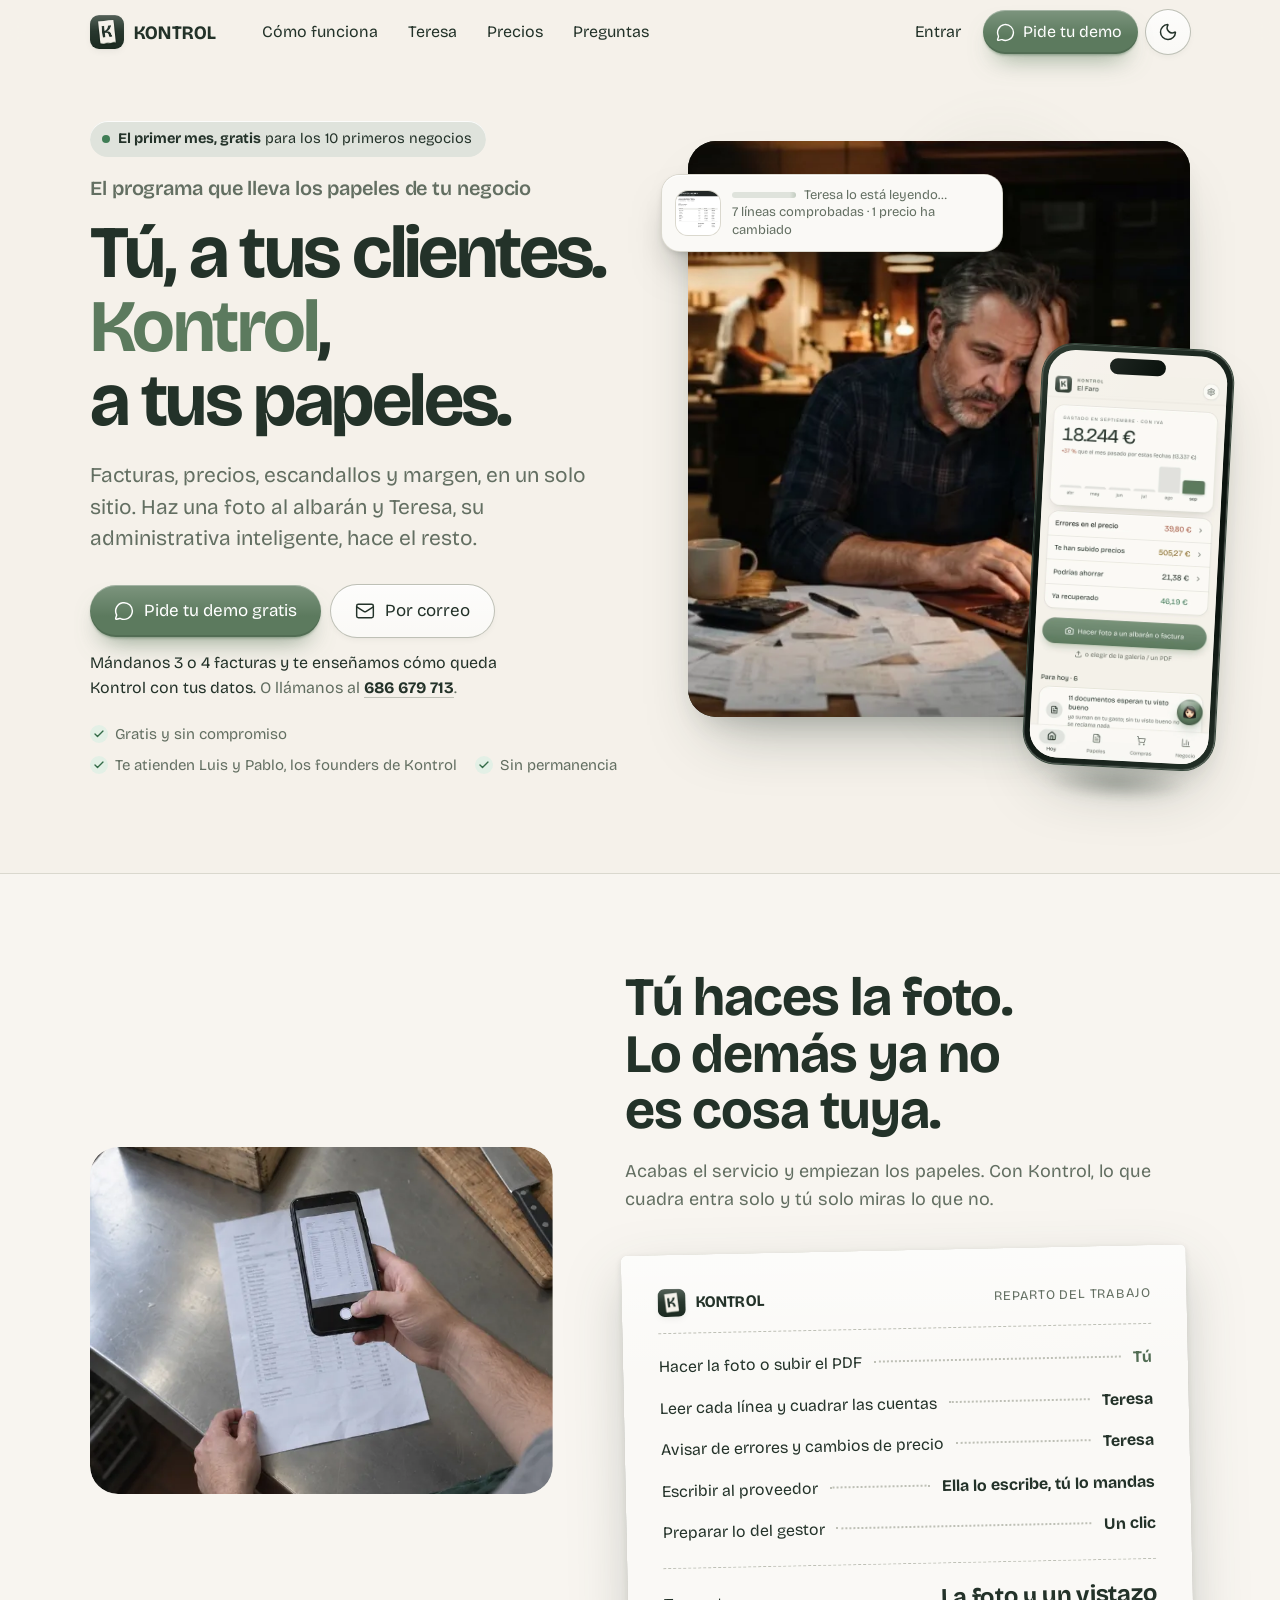
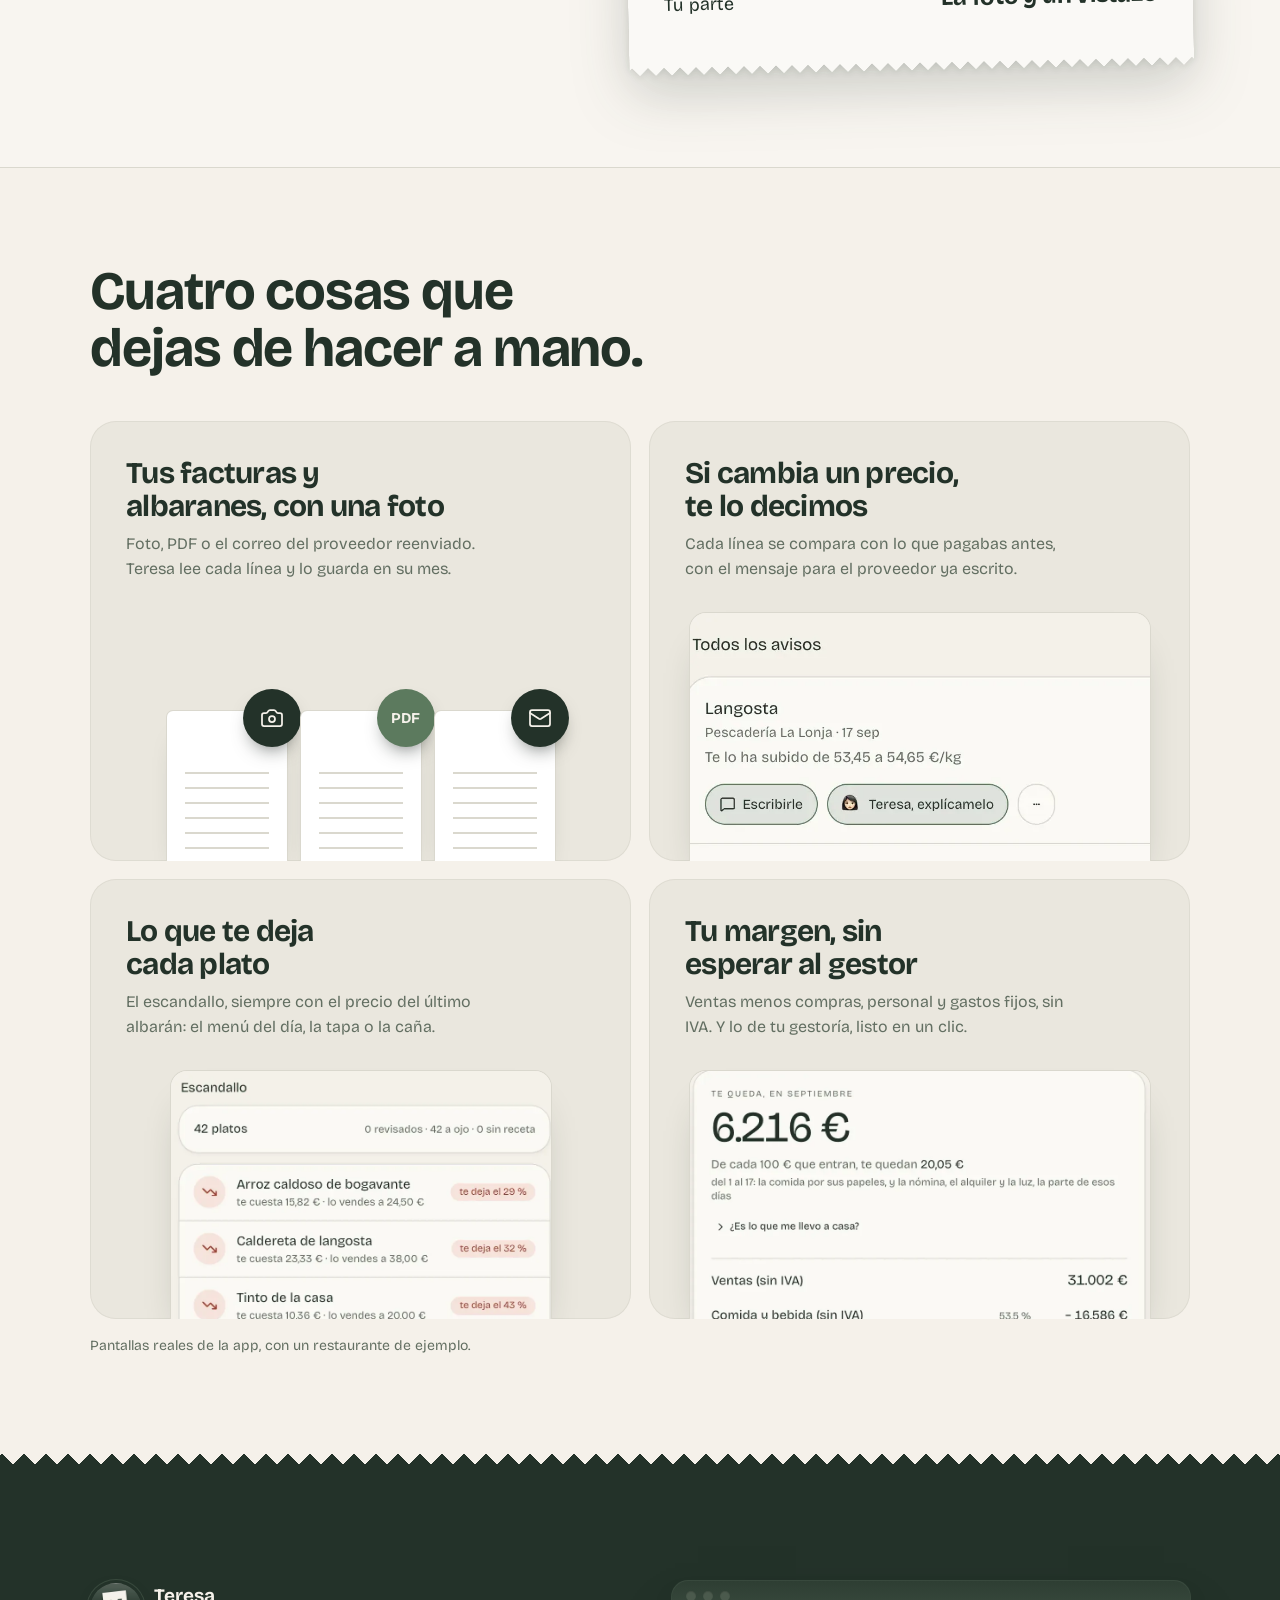
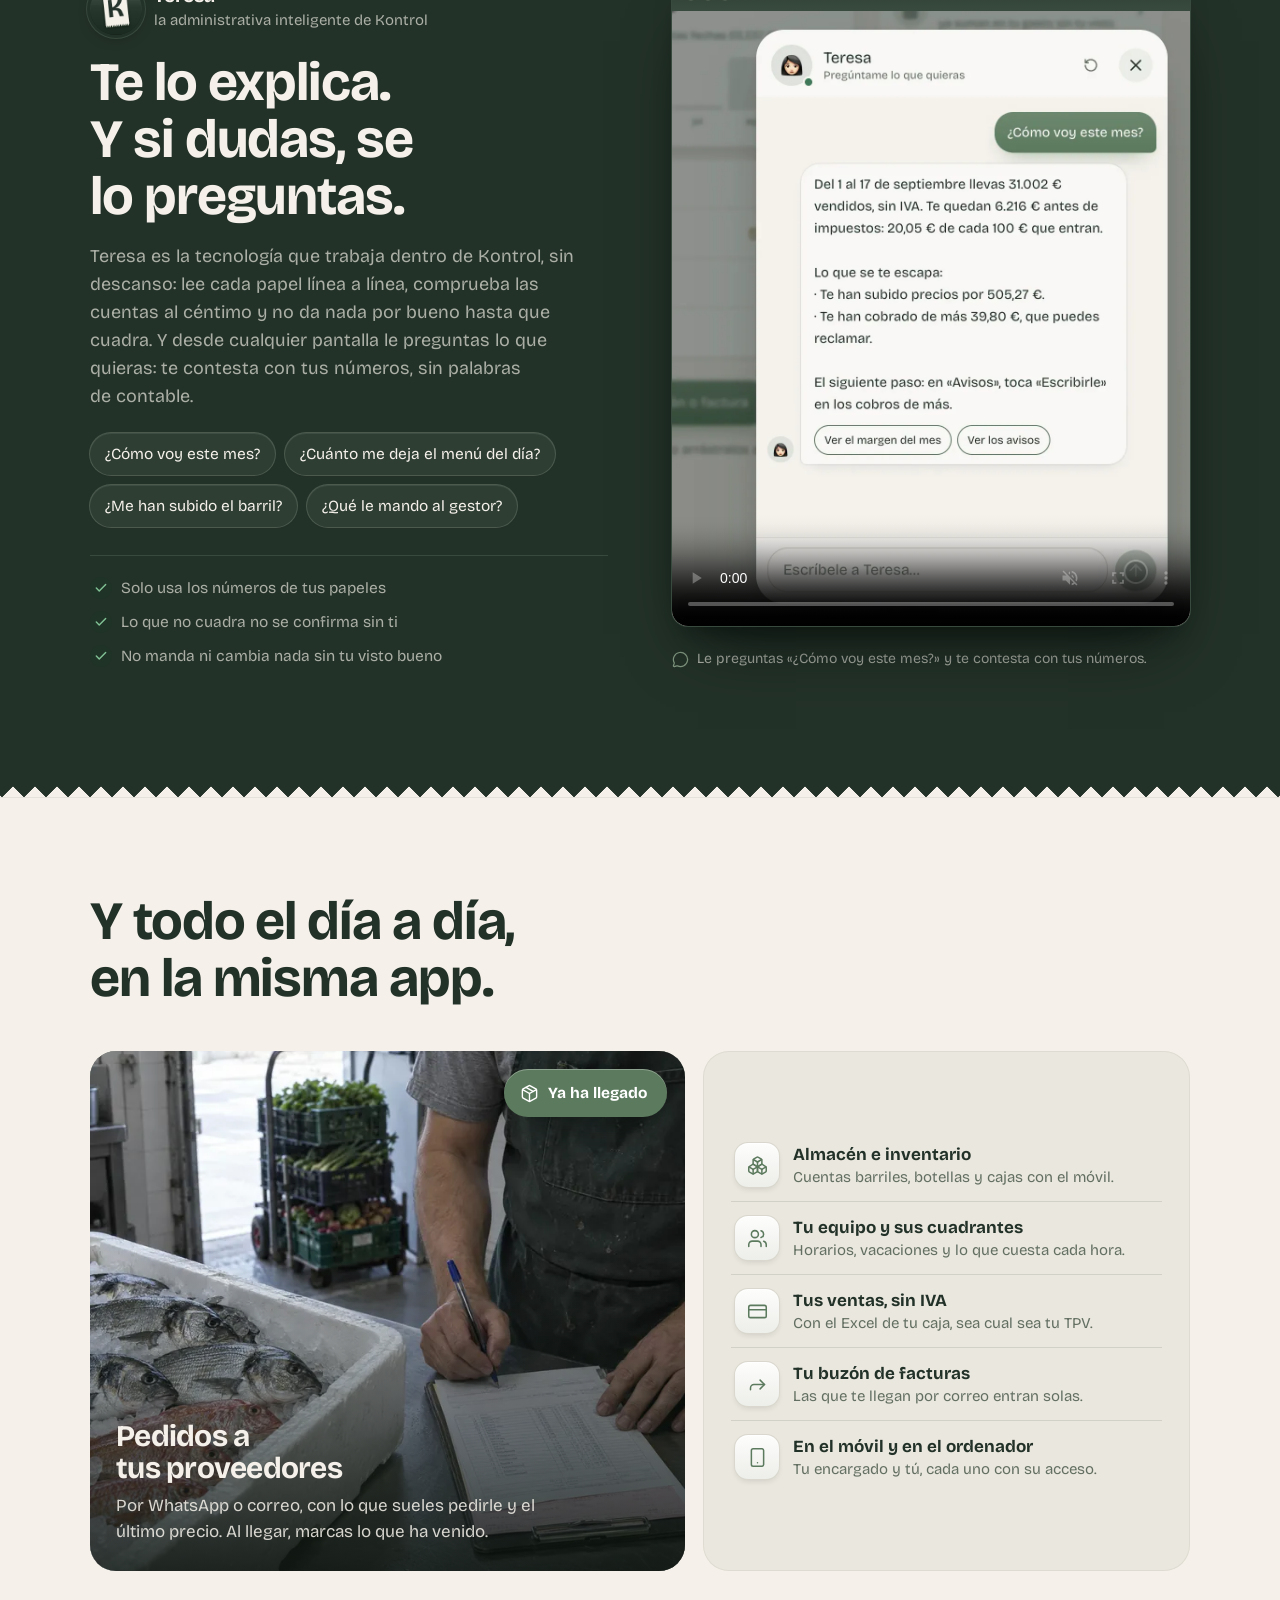
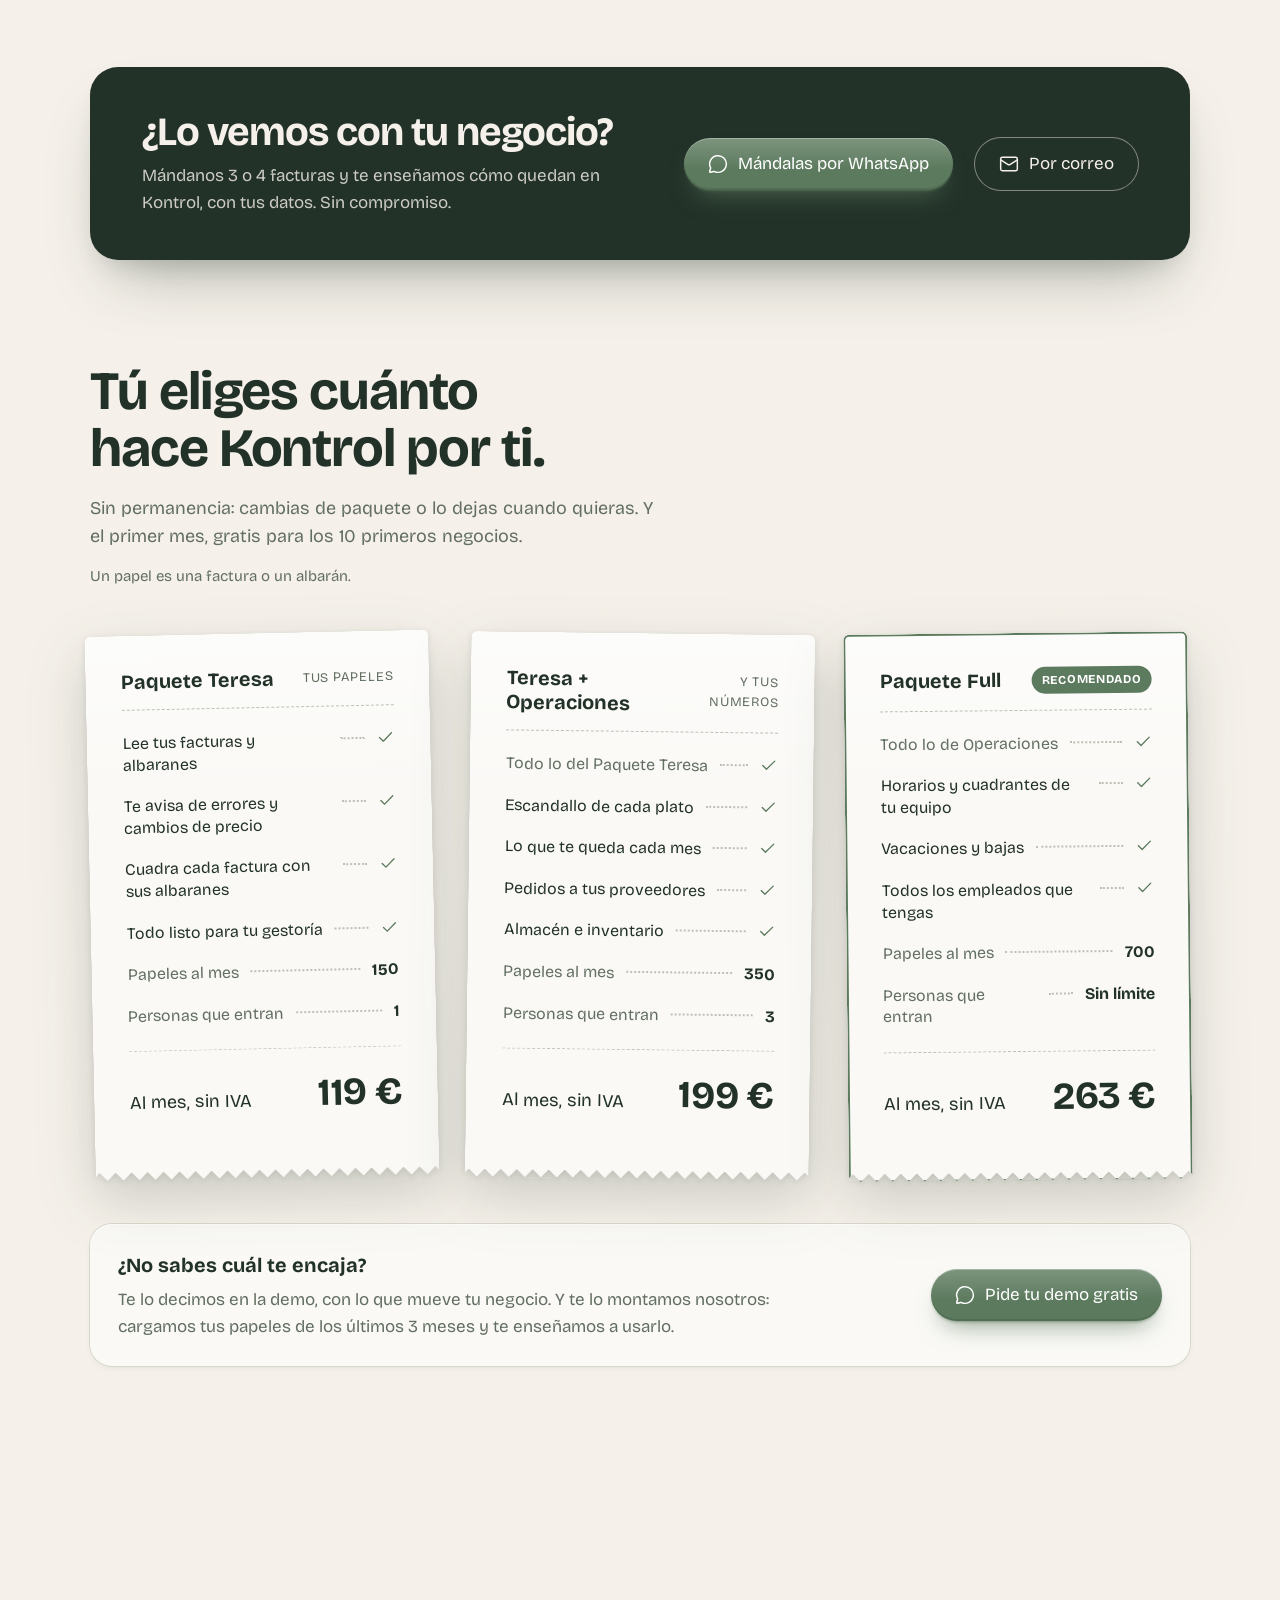
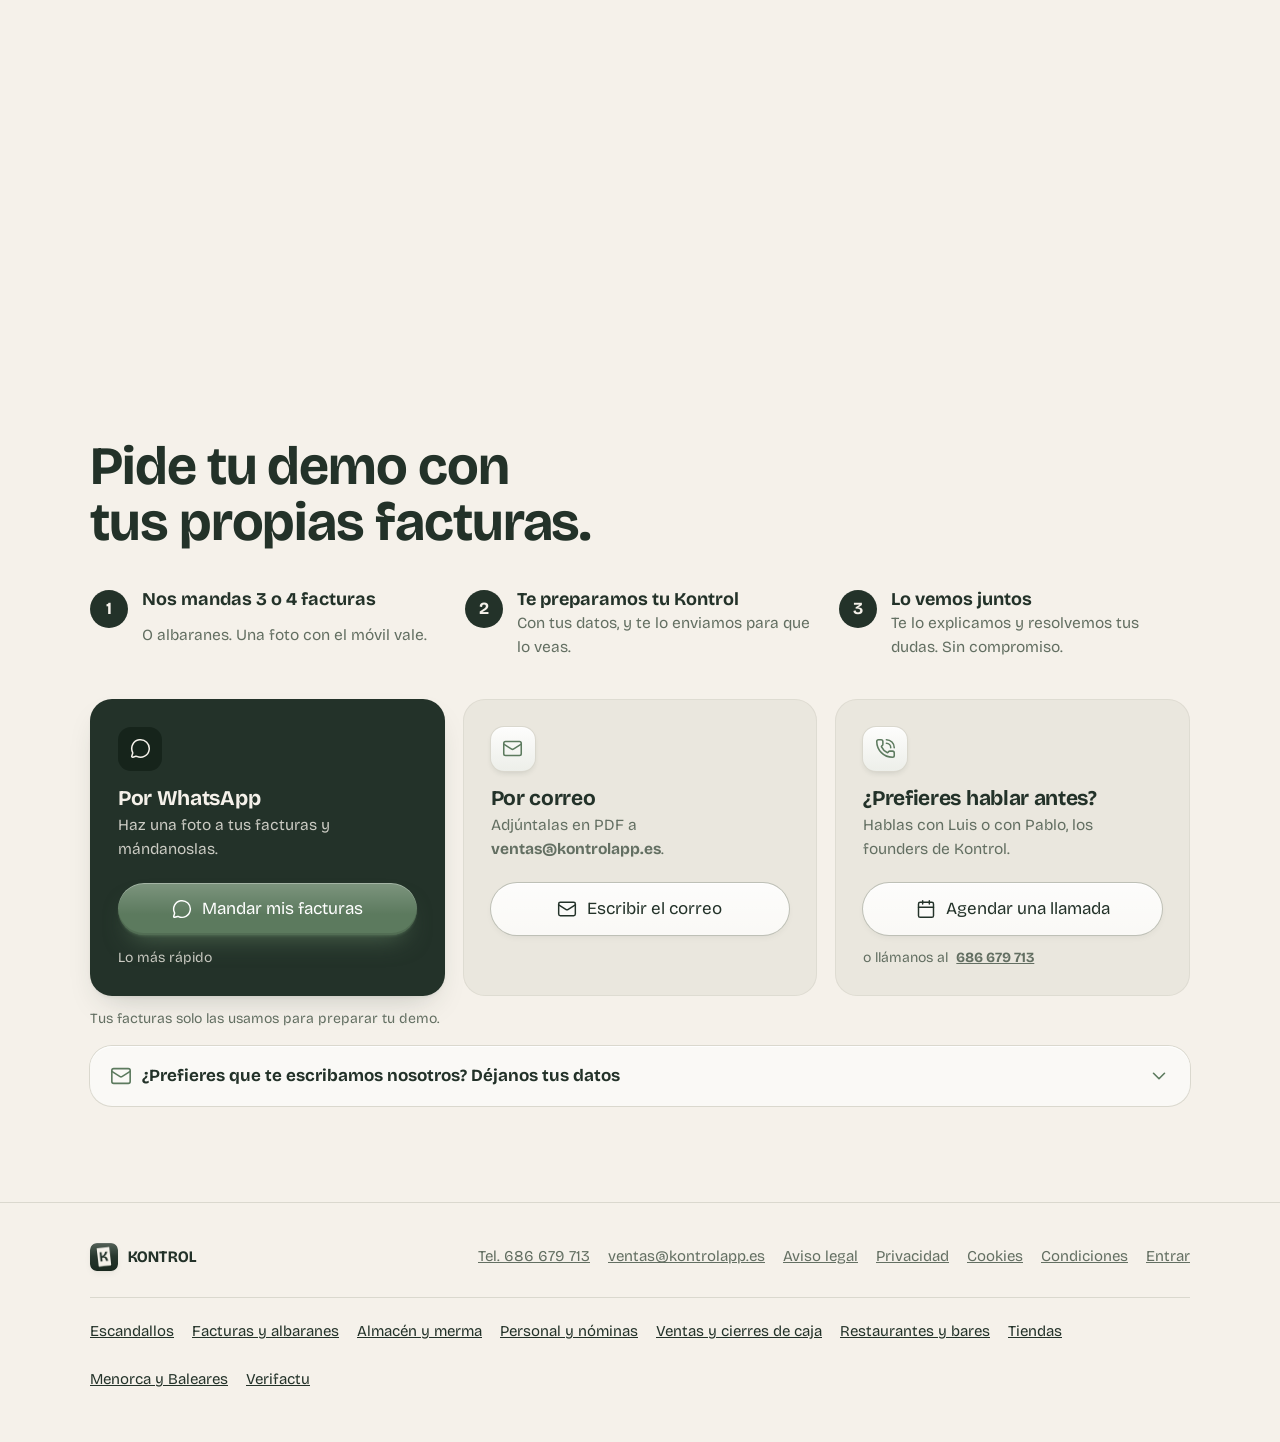
==== commit 966c45f9: "Web: «tu negocio» en vez de «tu bar, tu restaurante o tu tienda» Pablo (19-nov-2026): «ahora sí esta" ====
--- a/web/index.html
+++ b/web/index.html
@@ -3,8 +3,8 @@
 <head>
 <meta charset="utf-8">
 <meta name="viewport" content="width=device-width, initial-scale=1, viewport-fit=cover">
-<title>Kontrol · Facturas, albaranes y escandallos de tu restaurante, sin papeleo</title>
-<meta name="description" content="Kontrol lleva los papeles de tu restaurante o bar: haz una foto al albarán y Teresa lo lee, detecta errores en los precios, calcula tus escandallos y te dice cuánto te queda a fin de mes. Pide una demo gratis.">
+<title>Kontrol · Facturas, albaranes y costes de tu negocio, sin papeleo</title>
+<meta name="description" content="Kontrol lleva los papeles de tu negocio: haz una foto al albarán y Teresa lo lee, detecta errores en los precios, calcula tus escandallos y te dice cuánto te queda a fin de mes. Pide una demo gratis.">
 <link rel="canonical" href="https://kontrolapp.es/">
 <meta property="og:type" content="website">
 <meta property="og:locale" content="es_ES">
@@ -27,7 +27,7 @@
       "url": "https://kontrolapp.es/",
       "applicationCategory": "BusinessApplication",
       "operatingSystem": "Web, iOS, Android",
-      "description": "Programa de gestión para restaurantes, bares y hoteles: lee facturas y albaranes, detecta errores en los precios, calcula escandallos y margen, y prepara lo del gestor.",
+      "description": "Programa de gestión para negocios: lee facturas y albaranes, detecta errores en los precios, calcula escandallos y margen, y prepara lo del gestor.",
       "inLanguage": "es",
       "offers": [
         {"@type": "Offer", "name": "Paquete Teresa", "price": "119", "priceCurrency": "EUR"},
@@ -1085,9 +1085,9 @@
   <section class="portada envoltura" id="inicio" aria-labelledby="t-portada">
     <div>
       <p class="promo entra" data-promo><span class="punto-vivo" aria-hidden="true"></span><span><b>El primer mes, gratis</b> <span data-promo-texto>para los 10 primeros negocios</span></span></p>
-      <h1 id="t-portada" class="entra titular-b">El programa que lleva los papeles de tu bar, tu restaurante o tu tienda</h1>
+      <h1 id="t-portada" class="entra titular-b">El programa que lleva los papeles de tu negocio</h1>
 <p class="lema-b entra">Tú, a tus clientes.<br><span class="marca-en-frase" data-marca="producto">Kontrol</span>,<br>a tus papeles.</p>
-      <p class="entradilla entra"><span data-marca="producto">Kontrol</span> es el programa que lleva los papeles de tu negocio: facturas, precios, escandallos y margen. Haz una foto al albarán y <span data-marca="ayudante">Teresa</span>, su administrativa inteligente, hace el resto.</p>
+      <p class="entradilla entra">Facturas, precios, escandallos y margen, en un solo sitio. Haz una foto al albarán y <span data-marca="ayudante">Teresa</span>, su administrativa inteligente, hace el resto.</p>
       <div class="acciones entra">
         <a class="boton" data-wa href="https://wa.me/34686679713" target="_blank" rel="noopener"><svg class="icono" aria-hidden="true"><use href="#i-message-circle"/></svg>Pide tu demo gratis</a>
         <a class="boton boton-borde" data-mail-demo href="mailto:ventas@kontrolapp.es"><svg class="icono" aria-hidden="true"><use href="#i-mail"/></svg>Por correo</a>
